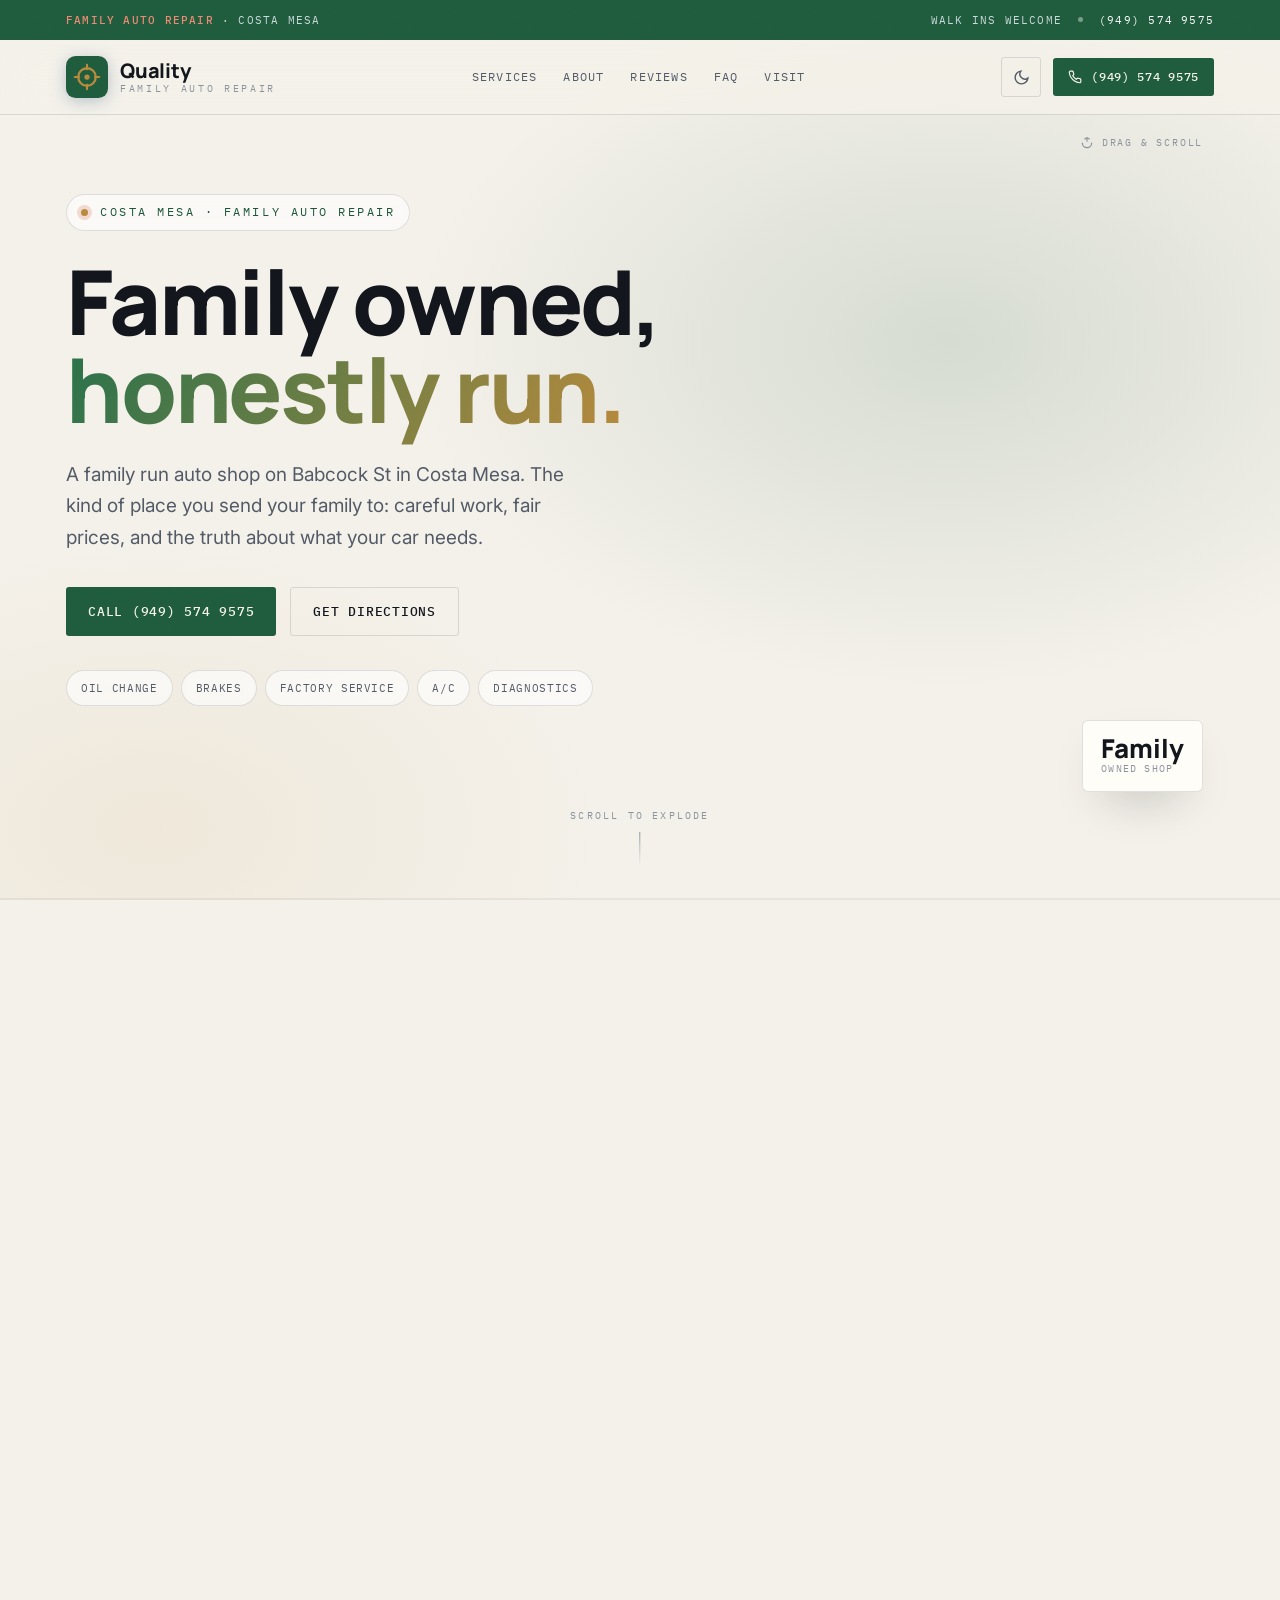
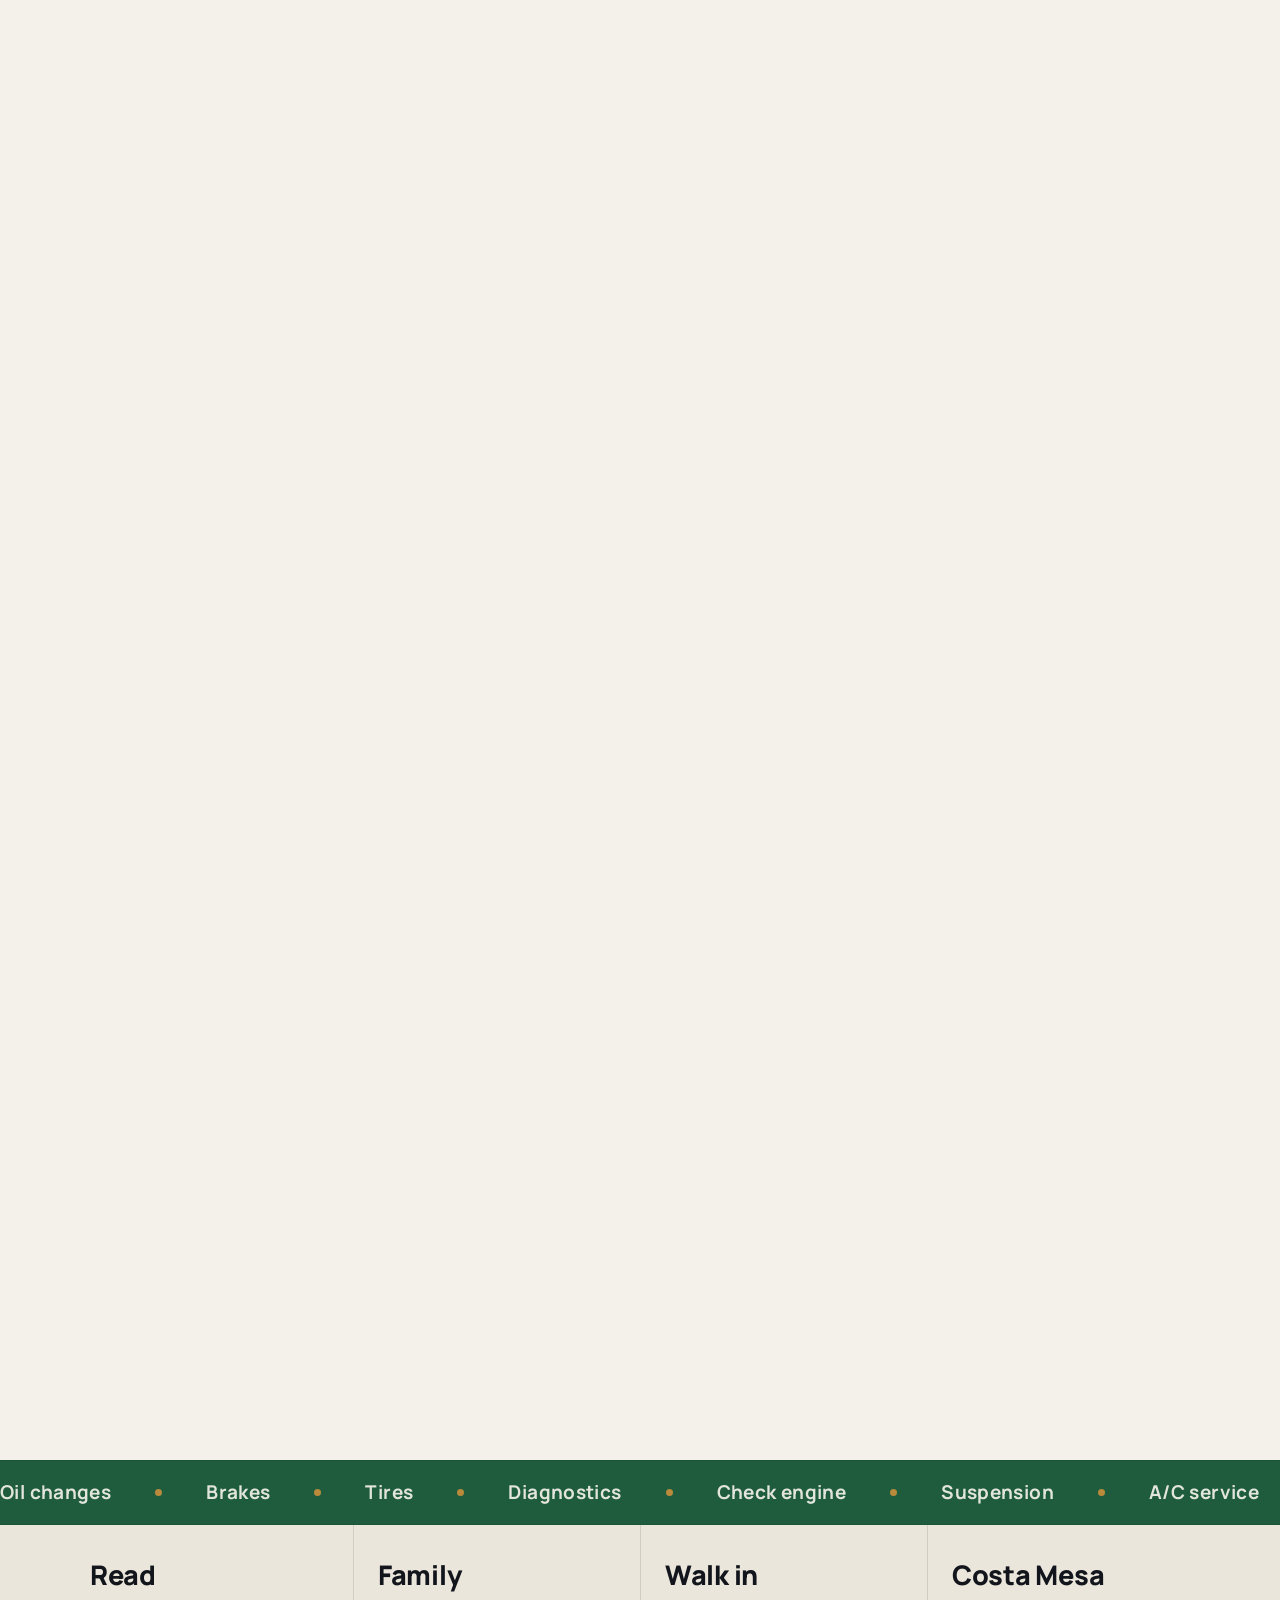
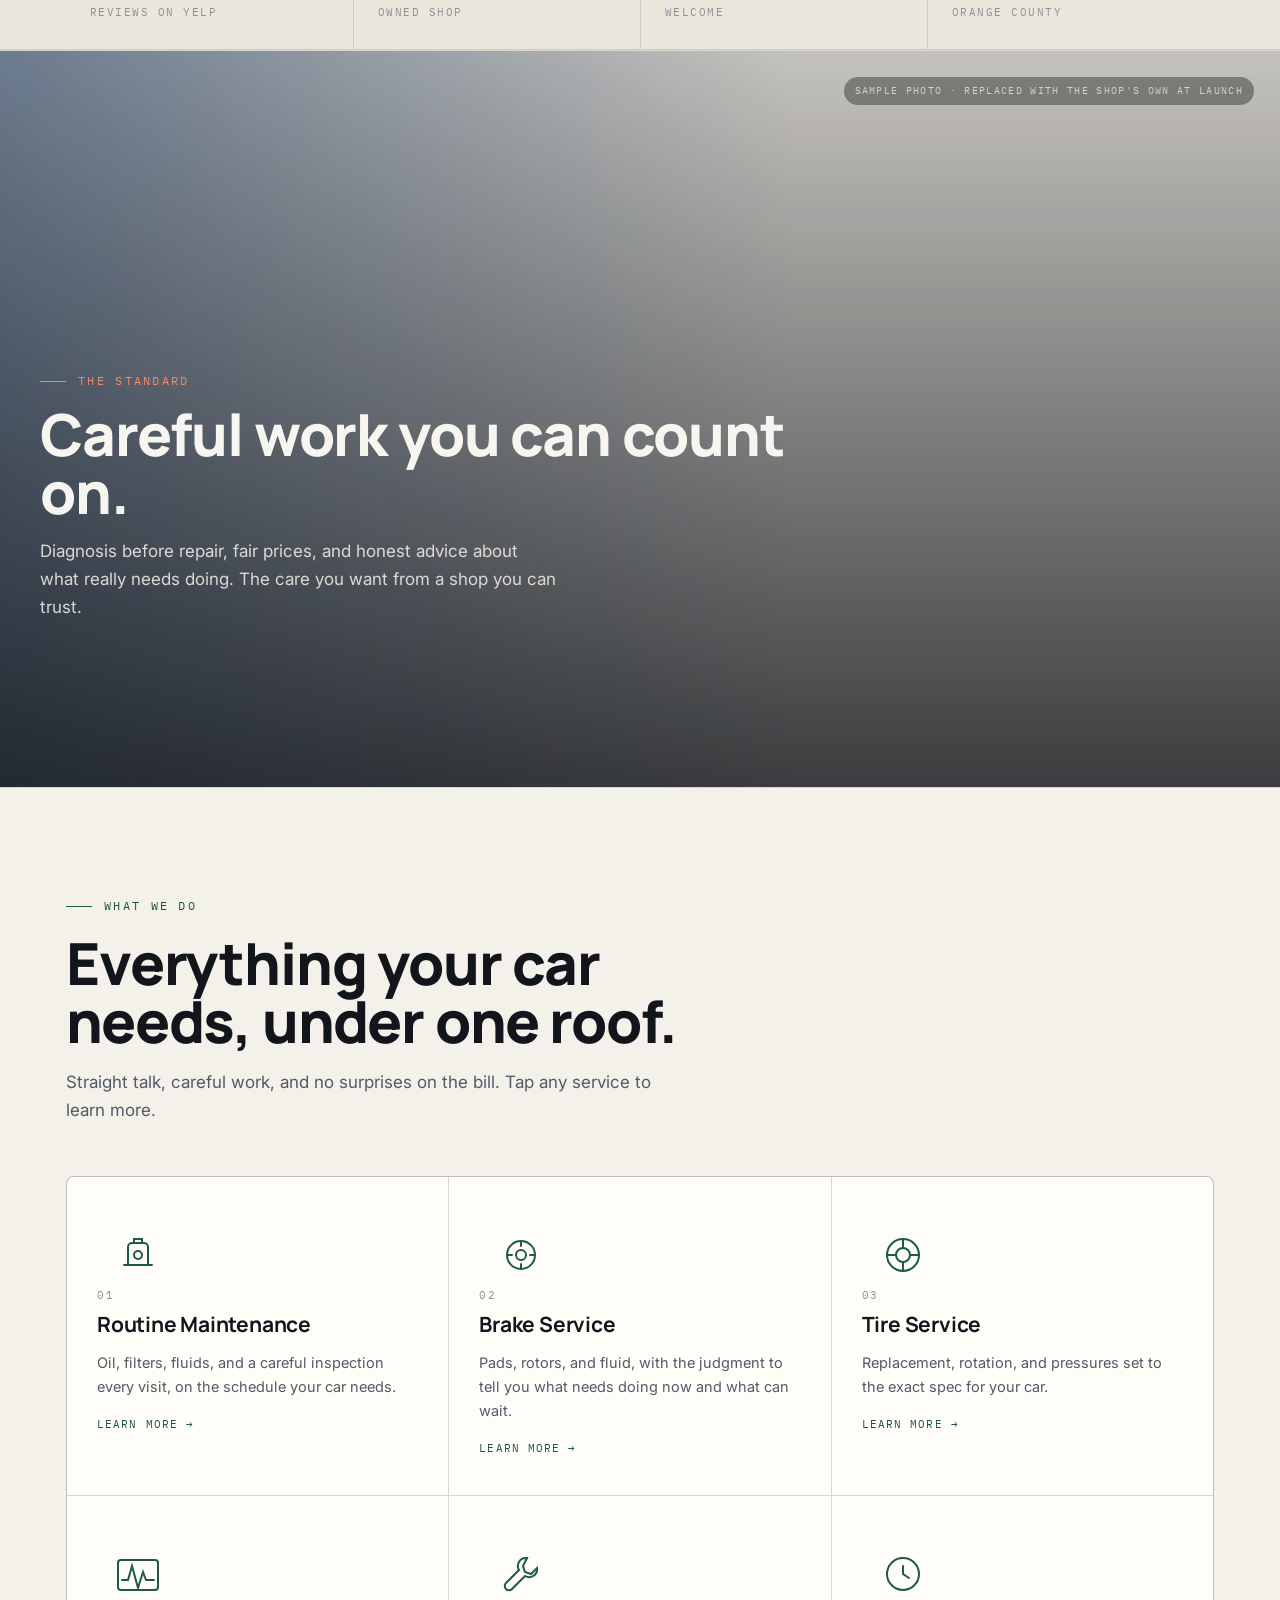
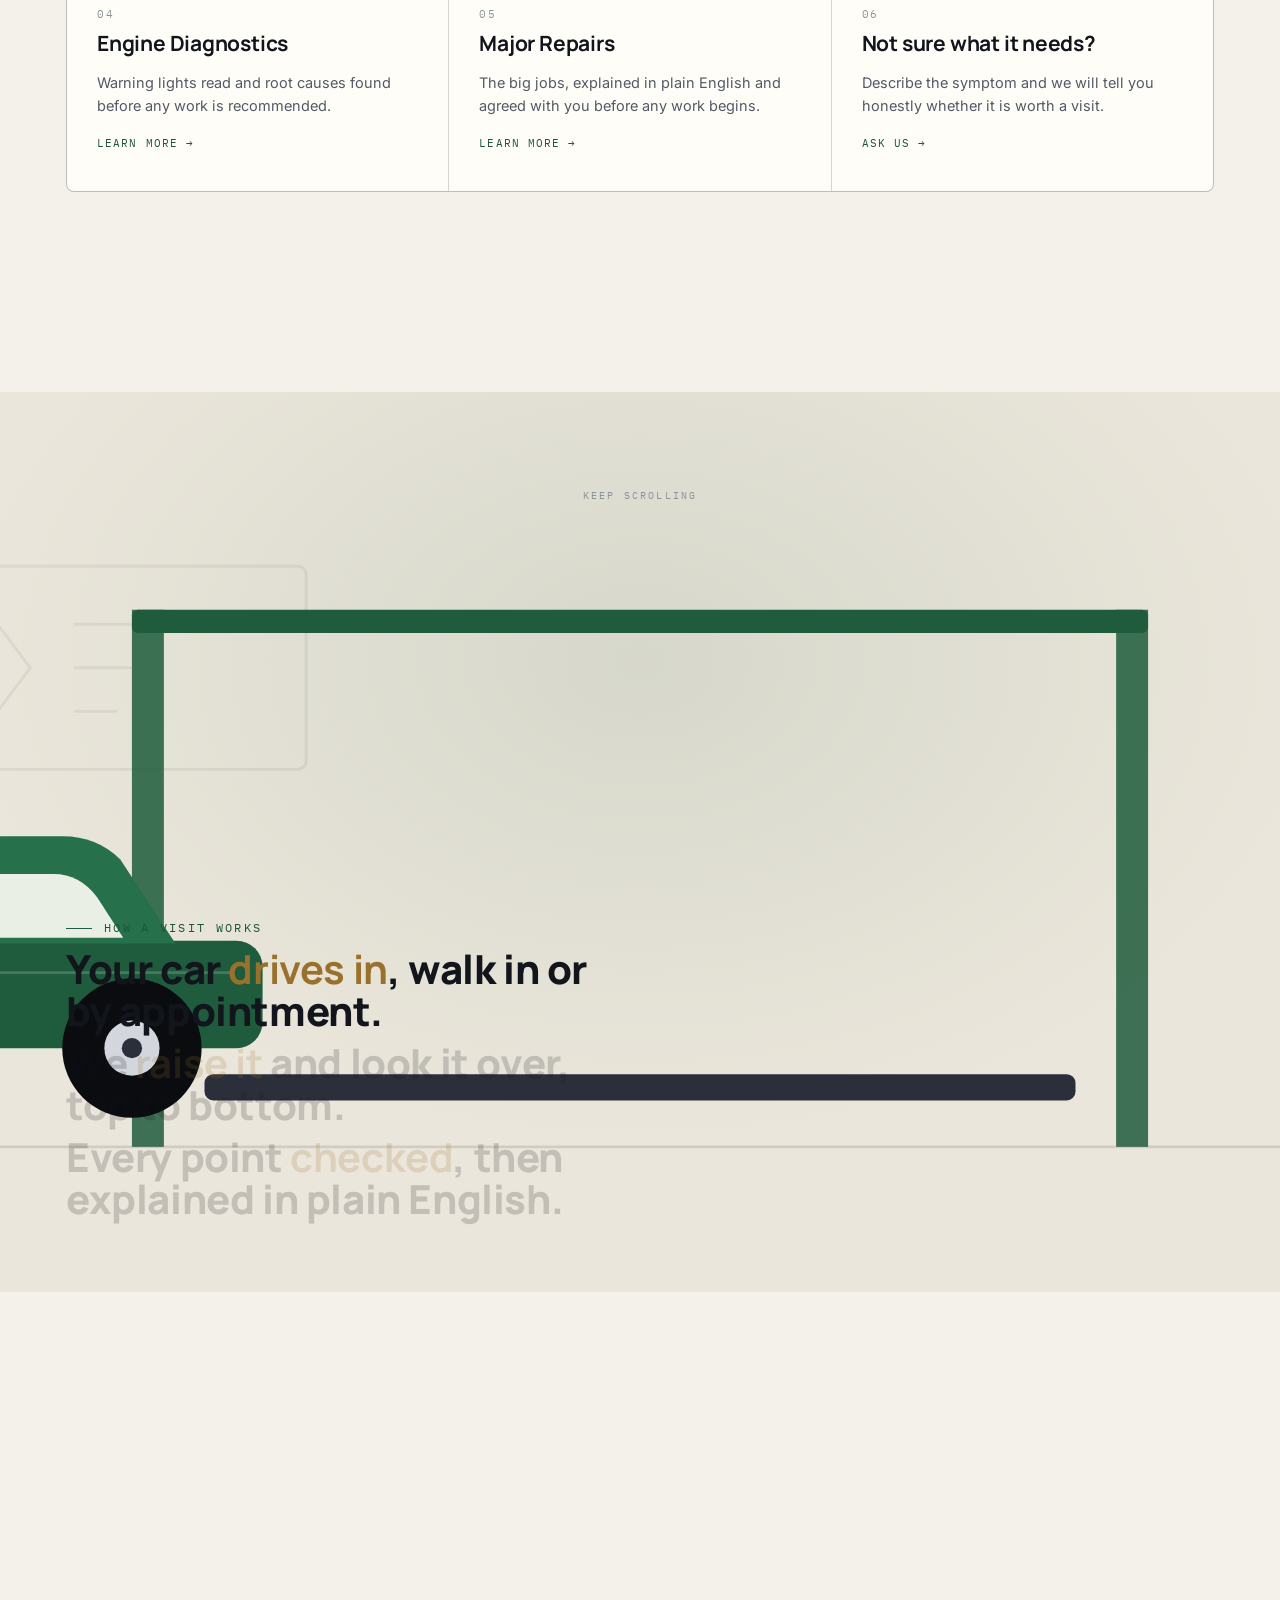
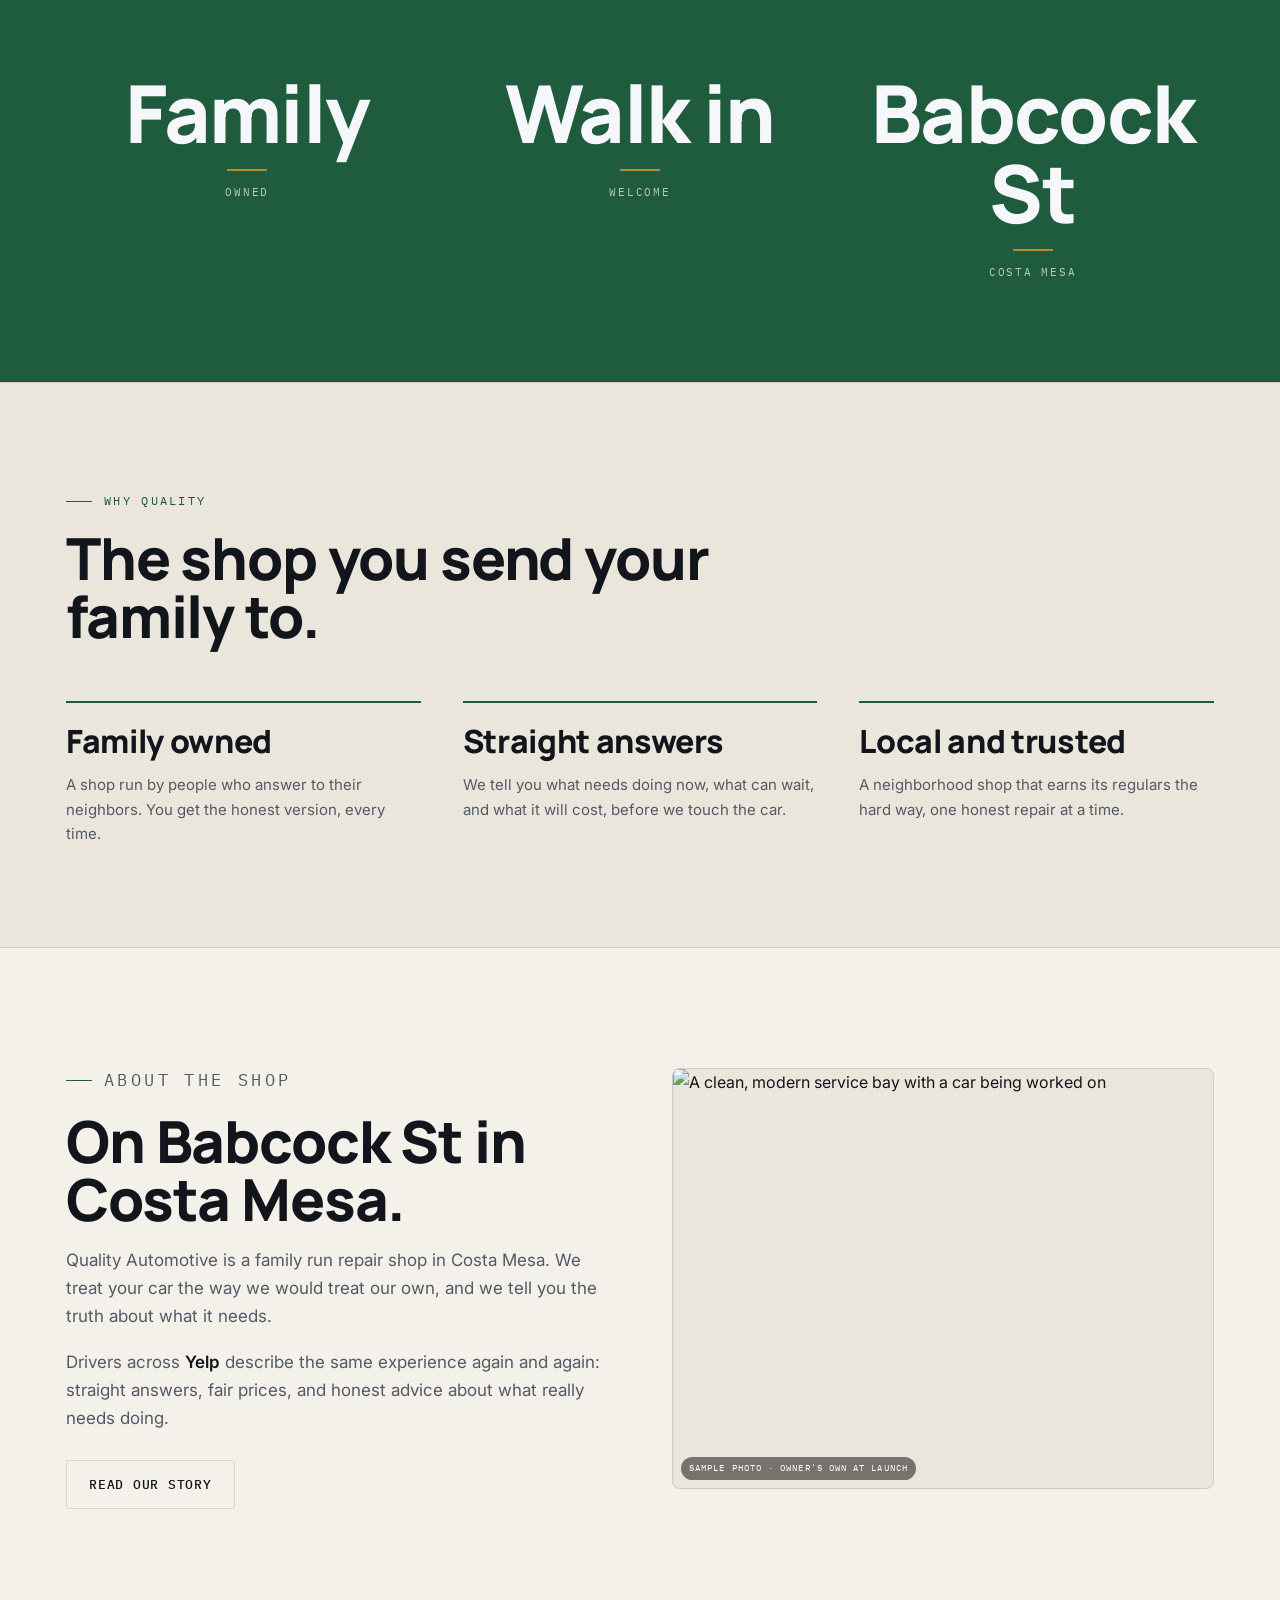
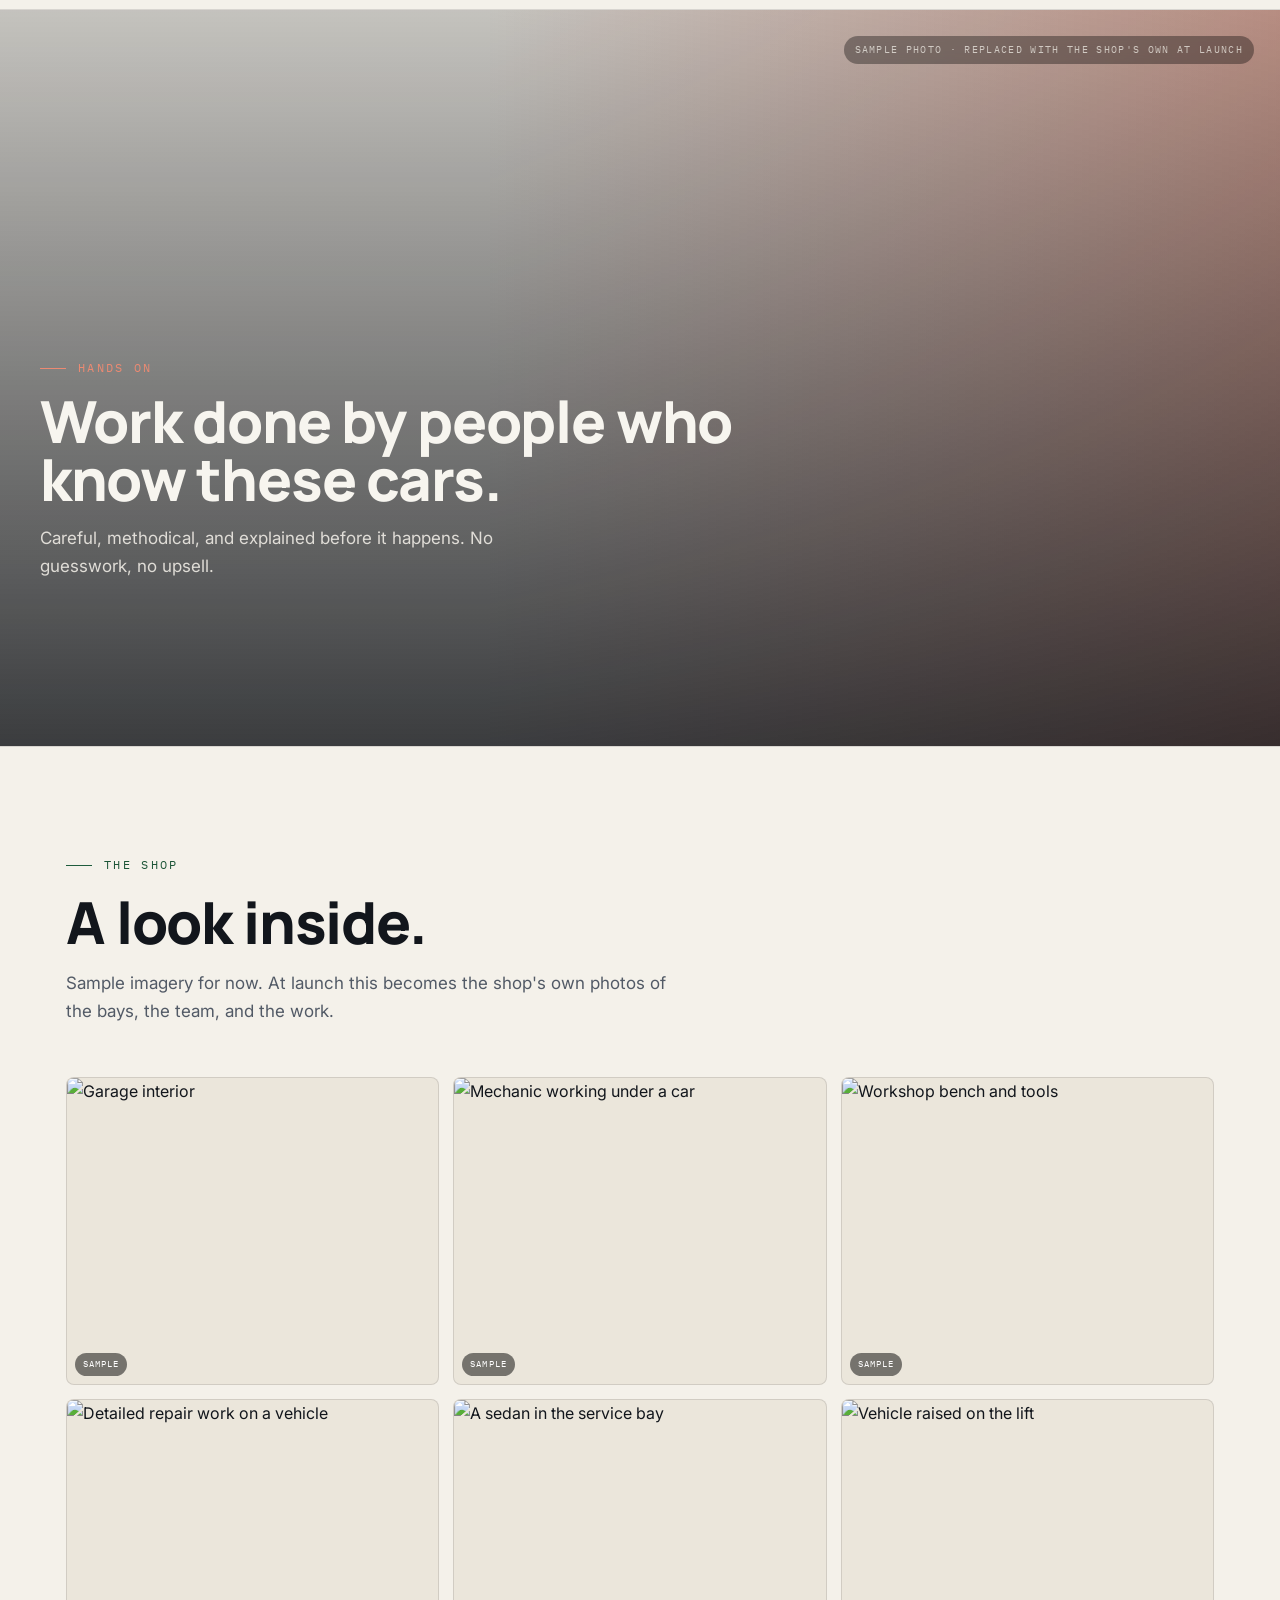
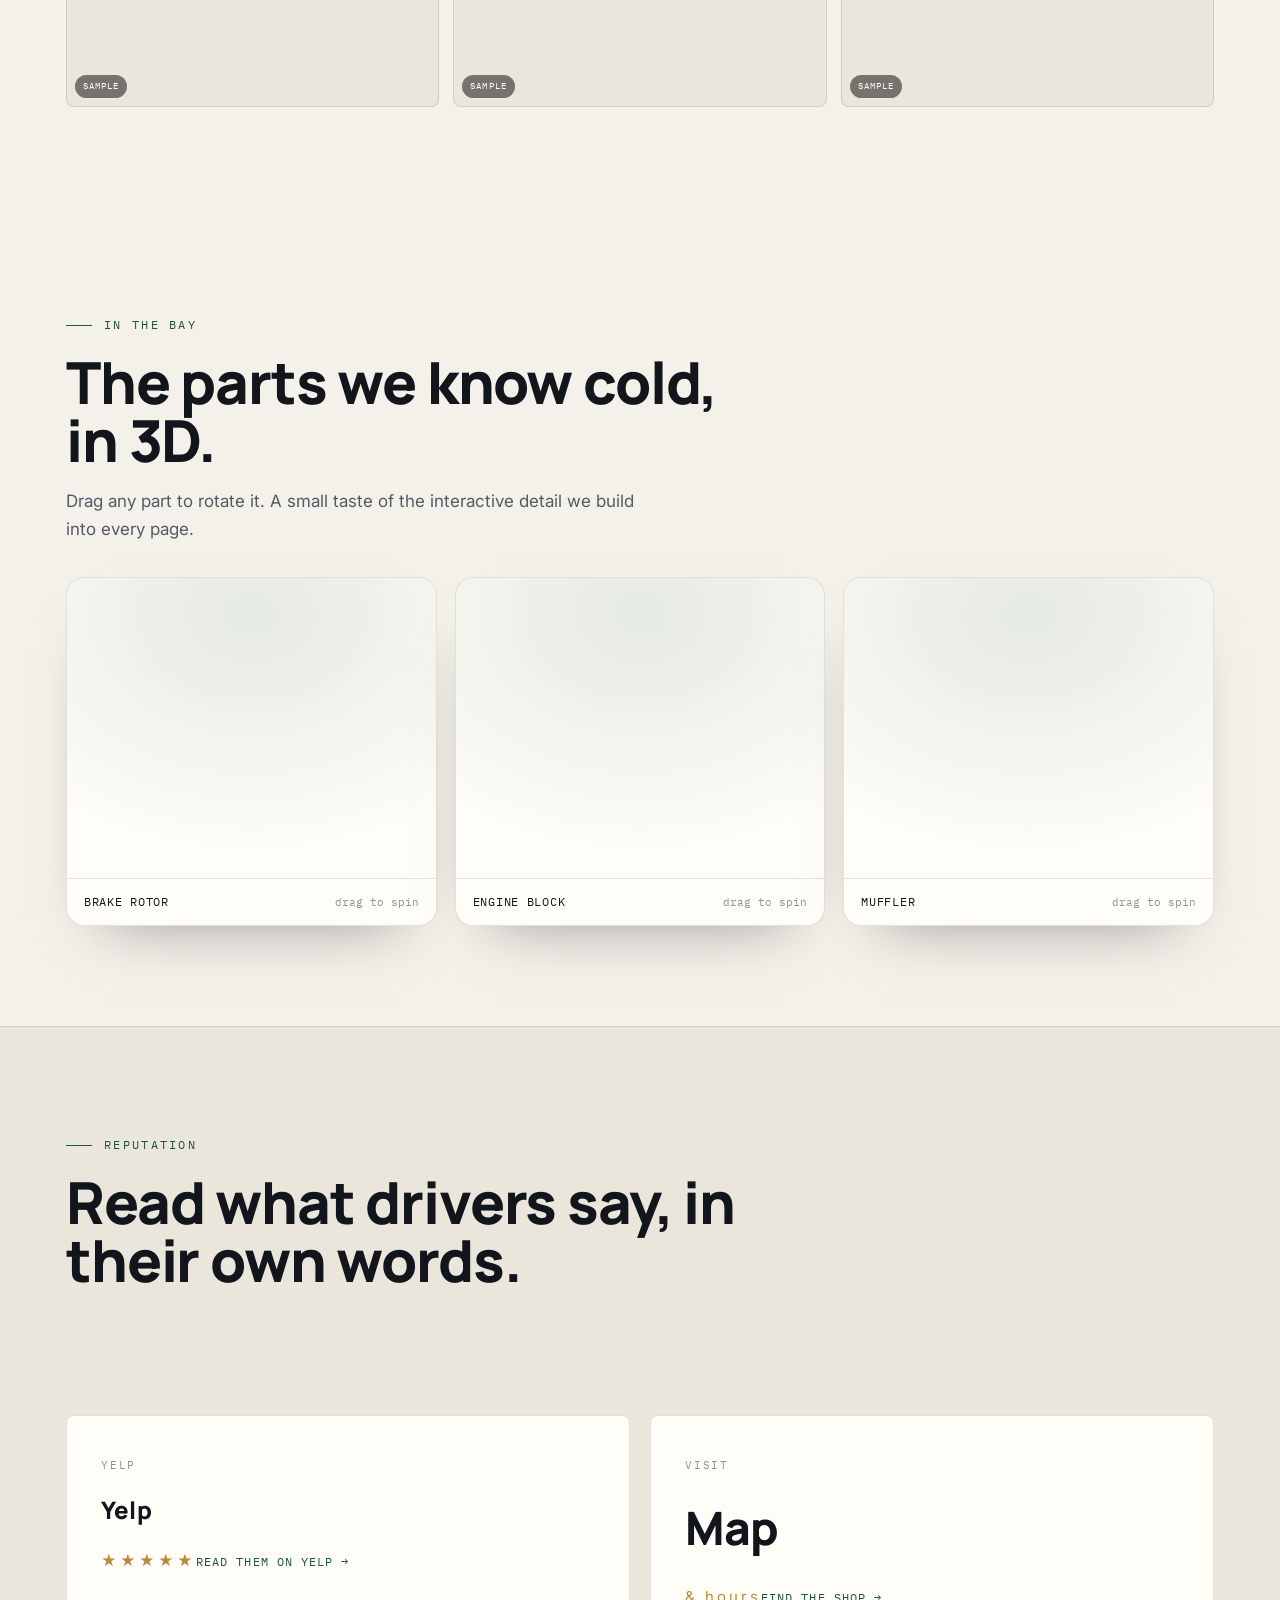
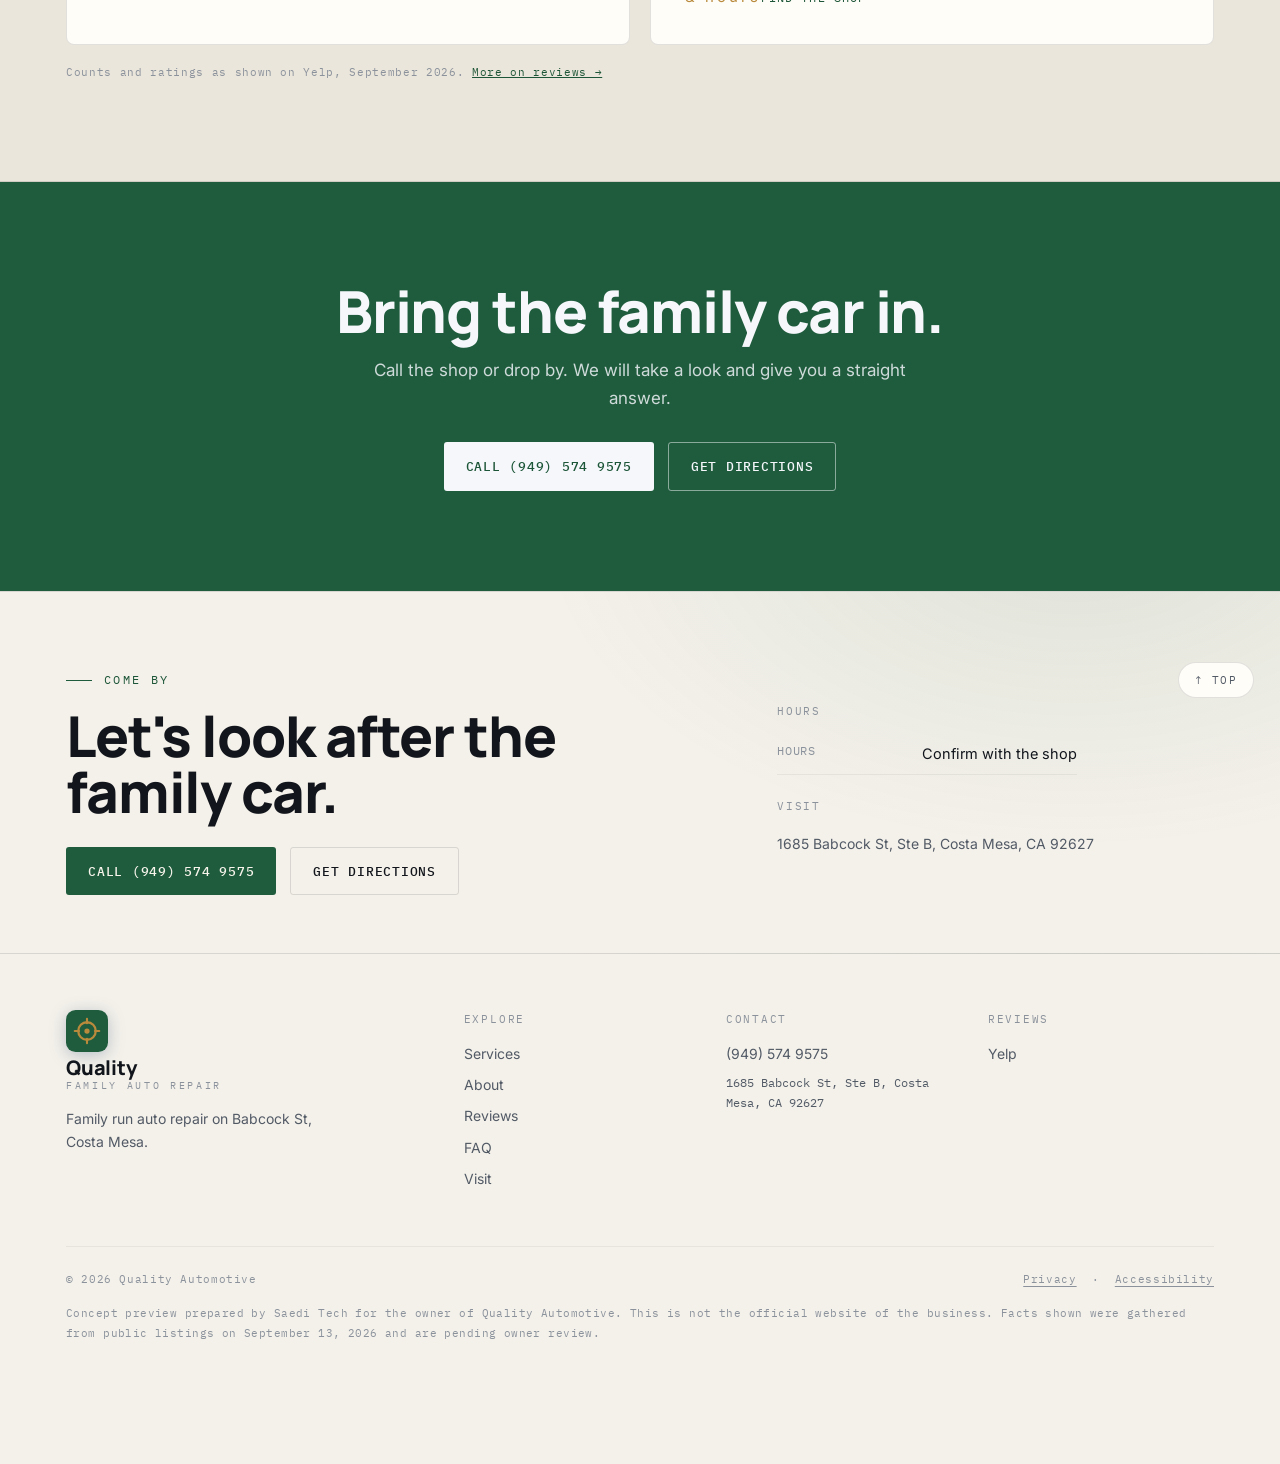
==== index.html @ 88c73288 "quality-automotive concept preview (wheel hero + 3D showcase) Co-Authored-By: Claude Opus 4.8 <norep" ====
<!doctype html>
<html lang="en">
<head>
<meta charset="utf-8" />
<meta name="viewport" content="width=device-width, initial-scale=1" />
<meta name="robots" content="noindex, nofollow" />
<title>Quality Automotive · Family auto repair · Costa Mesa</title>
<meta name="description" content="Quality Automotive in Costa Mesa. Oil, brakes, tires, diagnostics and full auto repair. Call (949) 574 9575." />
<meta property="og:title" content="Quality Automotive · Family auto repair · Costa Mesa" />
<meta property="og:description" content="Oil, brakes, tires, diagnostics and full auto repair. Call (949) 574 9575." />
<meta property="og:type" content="website" />
<link rel="icon" href="data:image/svg+xml,%3Csvg xmlns='http://www.w3.org/2000/svg' viewBox='0 0 32 32'%3E%3Ccircle cx='16' cy='16' r='15' fill='%231f5c3d'/%3E%3Ccircle cx='16' cy='16' r='8' fill='none' stroke='%23f4f1ea' stroke-width='2.2'/%3E%3Ccircle cx='16' cy='16' r='2.4' fill='%23f4f1ea'/%3E%3Cg stroke='%23f4f1ea' stroke-width='2' stroke-linecap='round'%3E%3Cpath d='M16 4v4M16 24v4M4 16h4M24 16h4'/%3E%3C/g%3E%3C/svg%3E">
<link rel="preconnect" href="https://fonts.googleapis.com"><link rel="preconnect" href="https://fonts.gstatic.com" crossorigin>
<link href="https://fonts.googleapis.com/css2?family=Manrope:wght@600;700;800&family=Inter:wght@400;500;600&family=IBM+Plex+Mono:wght@400;500&display=swap" rel="stylesheet">
<link rel="stylesheet" href="assets/site.css">
<script type="importmap">{ "imports": { "three": "https://unpkg.com/three@0.160.0/build/three.module.js", "three/": "https://unpkg.com/three@0.160.0/" } }</script>
<script type="application/ld+json">
{"@context":"https://schema.org","@type":"AutoRepair","name":"Quality Automotive","telephone":"+19495749575","address":{"@type":"PostalAddress","streetAddress":"1685 Babcock St, Ste B","addressLocality":"Costa Mesa","addressRegion":"CA","postalCode":"92627","addressCountry":"US"},"sameAs":["https://www.yelp.com/biz/quality-automotive-costa-mesa"]}
</script>
</head>
<body>
<a class="skip" href="#main">Skip to content</a>

<header class="sitehead" id="sitehead">
<div class="topbar"><div class="wrap tbin"><span class="tb-l"><b>Family auto repair</b> · Costa Mesa</span><span class="tb-r"><span>Walk ins welcome</span><span class="dot2"></span><a href="tel:+19495749575">(949) 574 9575</a></span></div></div>
<nav class="top" aria-label="Main">
  <div class="wrap navin">
    <a class="logo" href="index.html" aria-label="Quality Automotive, home">
      <svg class="emblem" viewBox="0 0 48 48" aria-hidden="true"><rect width="48" height="48" rx="11" fill="var(--indigo)"/><circle cx="24" cy="24" r="10" fill="none" stroke="var(--shu)" stroke-width="2.6"/><circle cx="24" cy="24" r="3" fill="var(--shu)"/><g stroke="var(--shu)" stroke-width="2.4" stroke-linecap="round"><path d="M24 10v5M24 33v5M10 24h5M33 24h5"/></g></svg>
      <span class="wm"><span class="n">Quality</span><span class="s">Family Auto Repair</span></span>
    </a>
    <div class="navlinks">
      <a href="services.html">Services</a><a href="about.html">About</a><a href="reviews.html">Reviews</a><a href="faq.html">FAQ</a><a href="visit.html">Visit</a>
    </div>
    <div class="navright">
      <button class="tgl" id="themeTgl" aria-label="Switch between day and night theme" aria-pressed="false"><svg id="icMoon" viewBox="0 0 24 24" fill="none" stroke="currentColor" stroke-width="2" stroke-linecap="round"><path d="M21 12.8A9 9 0 1 1 11.2 3a7 7 0 0 0 9.8 9.8z"/></svg><svg id="icSun" viewBox="0 0 24 24" fill="none" stroke="currentColor" stroke-width="2" stroke-linecap="round" style="display:none"><circle cx="12" cy="12" r="4"/><path d="M12 2v2M12 20v2M4.9 4.9l1.4 1.4M17.7 17.7l1.4 1.4M2 12h2M20 12h2M4.9 19.1l1.4-1.4M17.7 6.3l1.4-1.4"/></svg></button>
      <a class="btn btn-fill btn-sm" href="tel:+19495749575"><svg width="14" height="14" viewBox="0 0 24 24" fill="none" stroke="currentColor" stroke-width="2" stroke-linecap="round" aria-hidden="true"><path d="M22 16.9v3a2 2 0 0 1-2.2 2 19.8 19.8 0 0 1-8.6-3 19.5 19.5 0 0 1-6-6 19.8 19.8 0 0 1-3-8.7A2 2 0 0 1 4.1 2h3a2 2 0 0 1 2 1.7c.13 1 .36 1.9.7 2.8a2 2 0 0 1-.45 2.1L8.1 9.9a16 16 0 0 0 6 6l1.3-1.3a2 2 0 0 1 2.1-.45c.9.34 1.8.57 2.8.7A2 2 0 0 1 22 16.9z"/></svg><span class="lbl">(949) 574 9575</span></a>
      <button class="burger" id="burger" aria-label="Open menu"><svg viewBox="0 0 24 24" fill="none" stroke="currentColor" stroke-width="2" stroke-linecap="round"><path d="M3 6h18M3 12h18M3 18h18"/></svg></button>
    </div>
  </div>
</nav>
</header>
<div class="mmenu" id="mmenu" aria-label="Menu">
  <button class="mclose" id="mclose" aria-label="Close menu">✕</button>
  <a href="services.html">Services</a><a href="about.html">About</a><a href="reviews.html">Reviews</a><a href="faq.html">FAQ</a><a href="visit.html">Visit</a><a href="tel:+19495749575">Call the shop</a>
</div>

<header class="hero scroll3d" id="top">
  <div class="sticky">
    <div class="hero-bg" aria-hidden="true"></div>
    <canvas id="gl" aria-hidden="true"></canvas>
    <div class="hero-fb" aria-hidden="true"></div>
    <div class="wrap herogrid">
      <div class="hero-copy" id="stageA">
        <span class="tag"><span class="dot"></span> Costa Mesa · Family auto repair</span>
        <h1>Family owned, <span class="in">honestly run.</span></h1>
        <p class="lede">A family run auto shop on Babcock St in Costa Mesa. The kind of place you send your family to: careful work, fair prices, and the truth about what your car needs.</p>
        <div class="cta">
          <a class="btn btn-fill" href="tel:+19495749575">Call (949) 574 9575</a>
          <a class="btn btn-line" href="visit.html">Get directions</a>
        </div>
        <div class="chips" aria-label="What we do"><span class="chip">Oil change</span><span class="chip">Brakes</span><span class="chip">Factory service</span><span class="chip">A/C</span><span class="chip">Diagnostics</span></div>
      </div>
      <div class="callouts" id="stageB" aria-hidden="true">
        <h3>Every part, understood.</h3>
        <div class="callout"><span class="cn">01</span><span class="cx"><b>Tire &amp; fitment</b><span>Mounted and balanced to spec.</span></span></div>
        <div class="callout"><span class="cn">02</span><span class="cx"><b>Alloy wheel</b><span>Checked true, straight, and clean.</span></span></div>
        <div class="callout"><span class="cn">03</span><span class="cx"><b>Brake rotor</b><span>Measured, resurfaced, or replaced.</span></span></div>
        <div class="callout"><span class="cn">04</span><span class="cx"><b>Caliper</b><span>Pads and hardware serviced right.</span></span></div>
      </div>
    </div>
    <div class="badge3d" id="badge3d"><div><div class="rt">Family</div><div class="rl">owned shop</div></div></div>
    <span class="grab" aria-hidden="true"><svg width="14" height="14" viewBox="0 0 24 24" fill="none" stroke="currentColor" stroke-width="2" stroke-linecap="round"><path d="M12 3v6M8 5l4-2 4 2M4 12a8 8 0 0 0 16 0"/></svg> Drag &amp; scroll</span>
    <div class="cue" aria-hidden="true">Scroll to explode<span class="bar"></span></div>
    <div class="hprog" aria-hidden="true"><i id="hprog"></i></div>
  </div>
</header>

<div class="marquee" aria-hidden="true"><div class="mrow"><span>Oil changes<span class="d"></span>Brakes<span class="d"></span>Tires<span class="d"></span>Diagnostics<span class="d"></span>Check engine<span class="d"></span>Suspension<span class="d"></span>A/C service<span class="d"></span>Batteries<span class="d"></span></span><span>Oil changes<span class="d"></span>Brakes<span class="d"></span>Tires<span class="d"></span>Diagnostics<span class="d"></span>Check engine<span class="d"></span>Suspension<span class="d"></span>A/C service<span class="d"></span>Batteries<span class="d"></span></span></div></div>

<div class="strip" role="region" aria-label="Shop facts">
  <div class="wrap stripin">
    <div class="stat"><a href="https://www.yelp.com/biz/quality-automotive-costa-mesa" target="_blank" rel="noopener"><div class="v">Read</div><div class="l">reviews on Yelp</div></a></div>
    <div class="stat"><div class="v">Family</div><div class="l">owned shop</div></div>
    <div class="stat"><div class="v">Walk in</div><div class="l">welcome</div></div>
    <div class="stat"><div class="v">Costa Mesa</div><div class="l">Orange County</div></div>
  </div>
</div>

<main id="main">
<section class="photoband" aria-label="The standard">
  <div class="pbimg" data-parallax="0.12" style="background-image:url('https://images.unsplash.com/photo-1613214150132-9606e332d68e?w=1800&q=75&auto=format&fit=crop')"></div>
  <span class="sampletag">Sample photo · replaced with the shop's own at launch</span>
  <div class="wrap pbin">
    <p class="pbk up">The standard</p>
    <h2 class="up">Careful work you can count on.</h2>
    <p class="up">Diagnosis before repair, fair prices, and honest advice about what really needs doing. The care you want from a shop you can trust.</p>
  </div>
</section>
<section id="services">
  <div class="wrap">
    <p class="kick up">What we do</p>
    <h2 class="up">Everything your car needs, under one roof.</h2>
    <p class="sub up">Straight talk, careful work, and no surprises on the bill. Tap any service to learn more.</p>
    <div class="svcgrid">
      <a class="svc up" href="services.html#maintenance"><span class="no">01</span><svg class="ic" viewBox="0 0 48 48" fill="none" stroke="currentColor" stroke-width="2" stroke-linecap="round" aria-hidden="true"><path d="M10 34h28M14 34V16a4 4 0 0 1 4-4h12a4 4 0 0 1 4 4v18M20 12V8h8v4"/><circle cx="24" cy="24" r="4"/></svg><h3>Routine Maintenance</h3><p>Oil, filters, fluids, and a careful inspection every visit, on the schedule your car needs.</p><span class="more">Learn more →</span></a>
      <a class="svc up" href="services.html#brakes"><span class="no">02</span><svg class="ic" viewBox="0 0 48 48" fill="none" stroke="currentColor" stroke-width="2" stroke-linecap="round" aria-hidden="true"><circle cx="24" cy="24" r="14"/><circle cx="24" cy="24" r="5"/><path d="M24 10v5M24 33v5M10 24h5M33 24h5"/></svg><h3>Brake Service</h3><p>Pads, rotors, and fluid, with the judgment to tell you what needs doing now and what can wait.</p><span class="more">Learn more →</span></a>
      <a class="svc up" href="services.html#tires"><span class="no">03</span><svg class="ic" viewBox="0 0 48 48" fill="none" stroke="currentColor" stroke-width="2" stroke-linecap="round" aria-hidden="true"><circle cx="24" cy="24" r="16"/><circle cx="24" cy="24" r="7"/><path d="M24 8v9M24 31v9M8 24h9M31 24h9"/></svg><h3>Tire Service</h3><p>Replacement, rotation, and pressures set to the exact spec for your car.</p><span class="more">Learn more →</span></a>
      <a class="svc up" href="services.html#diagnostics"><span class="no">04</span><svg class="ic" viewBox="0 0 48 48" fill="none" stroke="currentColor" stroke-width="2" stroke-linecap="round" aria-hidden="true"><path d="M8 30h6l4-14 6 22 5-16 3 8h8"/><rect x="4" y="10" width="40" height="30" rx="3"/></svg><h3>Engine Diagnostics</h3><p>Warning lights read and root causes found before any work is recommended.</p><span class="more">Learn more →</span></a>
      <a class="svc up" href="services.html#major"><span class="no">05</span><svg class="ic" viewBox="0 0 48 48" fill="none" stroke="currentColor" stroke-width="2" stroke-linecap="round" aria-hidden="true"><path d="M30 8a8 8 0 0 0-8 12L9 33a4 4 0 1 0 6 6l13-13a8 8 0 0 0 12-8l-6 6-6-2-2-6z"/></svg><h3>Major Repairs</h3><p>The big jobs, explained in plain English and agreed with you before any work begins.</p><span class="more">Learn more →</span></a>
      <a class="svc up" href="visit.html"><span class="no">06</span><svg class="ic" viewBox="0 0 48 48" fill="none" stroke="currentColor" stroke-width="2" stroke-linecap="round" aria-hidden="true"><circle cx="24" cy="24" r="16"/><path d="M24 16v8l6 4"/></svg><h3>Not sure what it needs?</h3><p>Describe the symptom and we will tell you honestly whether it is worth a visit.</p><span class="more">Ask us →</span></a>
    </div>
  </div>
</section>

<section class="garage" id="garage" data-scrub aria-label="How a visit works">
  <div class="stage">
    <span class="ghint" aria-hidden="true">Keep scrolling</span>
    <svg class="gsvg" viewBox="0 0 1200 620" preserveAspectRatio="xMidYMax slice" aria-hidden="true">
      <line x1="0" y1="520" x2="1200" y2="520" stroke="var(--line)" stroke-width="2"/>
      <g opacity=".5" stroke="var(--line)" stroke-width="2" fill="none"><rect x="70" y="120" width="300" height="140" rx="6"/><path d="M110 150v80M150 150l30 40-30 40M210 160h40M210 190h40M210 220h30"/></g>
      <rect x="250" y="150" width="22" height="370" fill="var(--indigo)" opacity=".85"/><rect x="928" y="150" width="22" height="370" fill="var(--indigo)" opacity=".85"/>
      <rect x="250" y="150" width="700" height="16" rx="4" fill="var(--indigo)"/>
      <g id="g-lift">
        <rect x="300" y="470" width="600" height="18" rx="6" fill="#2a2f3a"/>
        <g id="g-car">
          <rect x="340" y="378" width="520" height="74" rx="18" fill="var(--indigo)"/>
          <path d="M470 380 L522 320 Q536 306 560 306 L722 306 Q746 306 762 322 L800 380 Z" fill="var(--indigo-2)"/>
          <path d="M486 376 L528 332 L616 332 L616 376 Z" fill="var(--card)" opacity=".9"/>
          <path d="M636 376 L636 332 L716 332 Q734 332 746 348 L764 376 Z" fill="var(--card)" opacity=".9"/>
          <path d="M360 400 H840" stroke="rgba(255,255,255,.18)" stroke-width="2"/>
          <circle cx="440" cy="452" r="48" fill="#0b0c10"/><circle cx="440" cy="452" r="19" fill="#d3d7dd"/><circle cx="440" cy="452" r="7" fill="#2a2f3a"/>
          <circle cx="770" cy="452" r="48" fill="#0b0c10"/><circle cx="770" cy="452" r="19" fill="#d3d7dd"/><circle cx="770" cy="452" r="7" fill="#2a2f3a"/>
          <g fill="none" stroke="var(--shu)" stroke-width="3">
            <g class="g-pt"><circle cx="440" cy="452" r="30"/><circle cx="440" cy="418" r="3" fill="var(--shu)"/></g>
            <g class="g-pt"><circle cx="770" cy="452" r="30"/><circle cx="770" cy="418" r="3" fill="var(--shu)"/></g>
            <g class="g-pt"><circle cx="392" cy="392" r="20"/><circle cx="392" cy="376" r="3" fill="var(--shu)"/></g>
            <g class="g-pt"><circle cx="708" cy="344" r="20"/><circle cx="708" cy="328" r="3" fill="var(--shu)"/></g>
          </g>
        </g>
      </g>
    </svg>
    <div class="wrap stagewrap">
      <p class="glabel">How a visit works</p>
      <div class="gsteps">
        <p class="g-step">Your car <b>drives in</b>, walk in or by appointment.</p>
        <p class="g-step">We <b>raise it</b> and look it over, top to bottom.</p>
        <p class="g-step">Every point <b>checked</b>, then explained in plain English.</p>
      </div>
    </div>
  </div>
</section>

<section class="countband">
  <div class="wrap">
    <div class="countgrid">
      <div><div class="cnum">Family</div><div class="cbar"></div><div class="clab">owned</div></div>
      <div><div class="cnum">Walk in</div><div class="cbar"></div><div class="clab">welcome</div></div>
      <div><div class="cnum">Babcock St</div><div class="cbar"></div><div class="clab">Costa Mesa</div></div>
    </div>
  </div>
</section>

<section id="why">
  <div class="wrap">
    <p class="kick up">Why Quality</p>
    <h2 class="up">The shop you send your family to.</h2>
    <div class="whygrid">
      <div class="why up"><div class="big">Family owned</div><p>A shop run by people who answer to their neighbors. You get the honest version, every time.</p></div>
      <div class="why up"><div class="big">Straight answers</div><p>We tell you what needs doing now, what can wait, and what it will cost, before we touch the car.</p></div>
      <div class="why up"><div class="big">Local and trusted</div><p>A neighborhood shop that earns its regulars the hard way, one honest repair at a time.</p></div>
    </div>
  </div>
</section>

<section id="about">
  <div class="wrap abgrid">
    <div class="abcopy">
      <p class="kick up">About the shop</p>
      <h2 class="up">On Babcock St in Costa Mesa.</h2>
      <p class="up">Quality Automotive is a family run repair shop in Costa Mesa. We treat your car the way we would treat our own, and we tell you the truth about what it needs.</p>
      <p class="up">Drivers across <strong>Yelp</strong> describe the same experience again and again: straight answers, fair prices, and honest advice about what really needs doing.</p>
      <p class="up"><a class="btn btn-line" href="about.html" style="margin-top:10px">Read our story</a></p>
    </div>
    <div class="imgfill up" role="img" aria-label="Inside a modern service bay">
      <img src="https://images.unsplash.com/photo-1771340012319-0b4fca008b54?w=1100&q=75&auto=format&fit=crop" alt="A clean, modern service bay with a car being worked on" loading="lazy">
      <span class="stamp">Sample photo · owner's own at launch</span>
    </div>
  </div>
</section>

<section class="photoband right" aria-label="Hands on">
  <div class="pbimg" data-parallax="0.12" style="background-image:url('https://images.unsplash.com/photo-1619642751034-765dfdf7c58e?w=1800&q=75&auto=format&fit=crop')"></div>
  <span class="sampletag">Sample photo · replaced with the shop's own at launch</span>
  <div class="wrap pbin">
    <p class="pbk up">Hands on</p>
    <h2 class="up">Work done by people who know these cars.</h2>
    <p class="up">Careful, methodical, and explained before it happens. No guesswork, no upsell.</p>
  </div>
</section>

<section id="gallery">
  <div class="wrap">
    <p class="kick up">The shop</p>
    <h2 class="up">A look inside.</h2>
    <p class="sub up">Sample imagery for now. At launch this becomes the shop's own photos of the bays, the team, and the work.</p>
    <div class="gal2">
      <div class="imgfill up"><img src="https://images.unsplash.com/photo-1619505372149-07875c35b313?w=800&q=72&auto=format&fit=crop" alt="Garage interior" loading="lazy"><span class="stamp">Sample</span></div>
      <div class="imgfill up"><img src="https://images.unsplash.com/photo-1599256872237-5dcc0fbe9668?w=800&q=72&auto=format&fit=crop" alt="Mechanic working under a car" loading="lazy"><span class="stamp">Sample</span></div>
      <div class="imgfill up"><img src="https://images.unsplash.com/photo-1676018366904-c083ed678e60?w=800&q=72&auto=format&fit=crop" alt="Workshop bench and tools" loading="lazy"><span class="stamp">Sample</span></div>
      <div class="imgfill up"><img src="https://images.unsplash.com/photo-1613214150333-53afb7561e6d?w=800&q=72&auto=format&fit=crop" alt="Detailed repair work on a vehicle" loading="lazy"><span class="stamp">Sample</span></div>
      <div class="imgfill up"><img src="https://images.unsplash.com/photo-1735361039382-d78a0a0cc185?w=800&q=72&auto=format&fit=crop" alt="A sedan in the service bay" loading="lazy"><span class="stamp">Sample</span></div>
      <div class="imgfill up"><img src="https://images.unsplash.com/photo-1723099971299-3789db53604c?w=800&q=72&auto=format&fit=crop" alt="Vehicle raised on the lift" loading="lazy"><span class="stamp">Sample</span></div>
    </div>
  </div>
</section>

<section id="explore3d" class="show3d">
  <div class="wrap">
    <p class="kick up">In the bay</p>
    <h2 class="up">The parts we know cold, in 3D.</h2>
    <p class="sub up">Drag any part to rotate it. A small taste of the interactive detail we build into every page.</p>
    <div class="o3grid"><figure class="o3 up"><canvas class="obj3d" data-obj="rotor" data-accent="b98a3c" aria-label="Interactive 3D part"></canvas><figcaption>Brake rotor<span class="drag">drag to spin</span></figcaption></figure><figure class="o3 up"><canvas class="obj3d" data-obj="engine" data-accent="1f5c3d" aria-label="Interactive 3D part"></canvas><figcaption>Engine block<span class="drag">drag to spin</span></figcaption></figure><figure class="o3 up"><canvas class="obj3d" data-obj="muffler" aria-label="Interactive 3D part"></canvas><figcaption>Muffler<span class="drag">drag to spin</span></figcaption></figure></div>
  </div>
</section>
<section id="reviews" class="band">
  <div class="wrap">
    <p class="kick up">Reputation</p>
    <h2 class="up">Read what drivers say, in their own words.</h2>
    <p class="sub up">We link to the real review pages rather than copying quotes onto our own site.</p>
    <div class="revgrid">
      <a class="rev up" href="https://www.yelp.com/biz/quality-automotive-costa-mesa" target="_blank" rel="noopener"><span class="plat">Yelp</span><div class="score" style="font-size:1.5rem;letter-spacing:.01em">Yelp</div><span class="stars" aria-hidden="true">★★★★★</span><span class="go">Read them on Yelp →</span></a>
      <a class="rev up" href="visit.html"><span class="plat">Visit</span><div class="score">Map</div><span class="stars" aria-hidden="true">&amp; hours</span><span class="go">Find the shop →</span></a>
    </div>
    <p class="revnote up">Counts and ratings as shown on Yelp, September 2026. <a href="reviews.html" style="color:var(--indigo-tx)">More on reviews →</a></p>
  </div>
</section>

<section class="ctaband">
  <div class="wrap">
    <h2 class="up">Bring the family car in.</h2>
    <p class="up">Call the shop or drop by. We will take a look and give you a straight answer.</p>
    <div class="cta up"><a class="btn btn-fill" href="tel:+19495749575">Call (949) 574 9575</a><a class="btn btn-line" href="visit.html">Get directions</a></div>
  </div>
</section>
</main>

<footer>
  <button class="backtop" id="backtop" aria-label="Back to top">↑ Top</button>
  <div class="foot-hero"><div class="wrap"><div class="foot-top">
    <div class="foot-cta"><p class="kick">Come by</p><h2>Let's look after the family car.</h2><div class="cta"><a class="btn btn-fill" href="tel:+19495749575">Call (949) 574 9575</a><a class="btn btn-line" href="visit.html">Get directions</a></div></div>
    <div class="foot-hours"><p class="ft">Hours</p><div class="hrow"><span>Hours</span><span>Confirm with the shop</span></div><p class="ft" style="margin-top:22px">Visit</p><p class="addr">1685 Babcock St, Ste B, Costa Mesa, CA 92627</p></div>
  </div></div></div>
  <div class="wrap foot-main">
    <div class="fgrid">
      <div class="fbrand">
        <a class="logo" href="index.html" aria-label="Quality Automotive, home"><svg class="emblem" viewBox="0 0 48 48" aria-hidden="true"><rect width="48" height="48" rx="11" fill="var(--indigo)"/><circle cx="24" cy="24" r="10" fill="none" stroke="var(--shu)" stroke-width="2.6"/><circle cx="24" cy="24" r="3" fill="var(--shu)"/><g stroke="var(--shu)" stroke-width="2.4" stroke-linecap="round"><path d="M24 10v5M24 33v5M10 24h5M33 24h5"/></g></svg><span class="wm"><span class="n">Quality</span><span class="s">Family Auto Repair</span></span></a>
        <p>Family run auto repair on Babcock St, Costa Mesa.</p>
      </div>
      <div class="fcol"><p class="ft">Explore</p><a href="services.html">Services</a><a href="about.html">About</a><a href="reviews.html">Reviews</a><a href="faq.html">FAQ</a><a href="visit.html">Visit</a></div>
      <div class="fcol"><p class="ft">Contact</p><a href="tel:+19495749575">(949) 574 9575</a><p class="mono" style="font-size:12px">1685 Babcock St, Ste B, Costa Mesa, CA 92627</p></div>
      <div class="fcol"><p class="ft">Reviews</p><a href="https://www.yelp.com/biz/quality-automotive-costa-mesa" target="_blank" rel="noopener">Yelp</a></div>
    </div>
    <div class="legal">
      <span>© 2026 Quality Automotive</span>
      <span><a href="privacy.html">Privacy</a> &nbsp;·&nbsp; <a href="accessibility.html">Accessibility</a></span>
    </div>
    <p class="preview-note">Concept preview prepared by Saedi Tech for the owner of Quality Automotive. This is not the official website of the business. Facts shown were gathered from public listings on September 13, 2026 and are pending owner review.</p>
  </div>
</footer>

<div class="callbar" role="navigation" aria-label="Quick actions">
  <a class="c1" href="tel:+19495749575"><svg width="14" height="14" viewBox="0 0 24 24" fill="none" stroke="currentColor" stroke-width="2" stroke-linecap="round" aria-hidden="true"><path d="M22 16.9v3a2 2 0 0 1-2.2 2 19.8 19.8 0 0 1-8.6-3 19.5 19.5 0 0 1-6-6 19.8 19.8 0 0 1-3-8.7A2 2 0 0 1 4.1 2h3a2 2 0 0 1 2 1.7c.13 1 .36 1.9.7 2.8a2 2 0 0 1-.45 2.1L8.1 9.9a16 16 0 0 0 6 6l1.3-1.3a2 2 0 0 1 2.1-.45c.9.34 1.8.57 2.8.7A2 2 0 0 1 22 16.9z"/></svg>Call the shop</a>
  <a class="c2" href="visit.html">Get directions</a>
</div>

<script src="assets/app.js" defer></script>
<script type="module" src="assets/hero3d.js"></script><script type="module" src="assets/objects3d.js"></script>
</body>
</html>
---- assets/site.css ----
/* Hiro's Auto Repair — shared design system (Saedi Tech concept preview) */
:root{
  --bg:#f4f1ea; --bg2:#ebe6db; --card:#fffdf8; --card2:#f7f3ea;
  --line:rgba(18,22,28,.12); --line2:rgba(18,22,28,.06);
  --text:#12161c; --muted:#525a66; --faint:#8b929c;
  --indigo:#1f5c3d; --indigo-2:#26714b; --indigo-tx:#1c5537; --indigo-soft:rgba(31,92,61,.1);
  --shu:#b98a3c; --shu-tx:#9a712c; --gold:#b98a3c;
  --nav-bg:rgba(244,241,234,.72); --chip-bg:rgba(255,255,255,.6); --btn-tx:#f7f4ec;
  --hero-a:rgba(31,92,61,.14); --hero-b:rgba(185,138,60,.09); --grain:.035;
  --map-filter:saturate(.9) contrast(1.02); --ease:cubic-bezier(.16,1,.3,1);
}
:root[data-theme="night"]{
  --bg:#080b10; --bg2:#0c1016; --card:#10151d; --card2:#0d1219;
  --line:rgba(237,240,244,.1); --line2:rgba(237,240,244,.05);
  --text:#eef1f5; --muted:#a6adb8; --faint:#69707c;
  --indigo:#54b485; --indigo-2:#6fc79b; --indigo-tx:#8fd6b3; --indigo-soft:rgba(84,180,133,.12);
  --shu:#d1a862; --shu-tx:#dcb87a; --gold:#d1a862;
  --nav-bg:rgba(8,11,16,.66); --chip-bg:rgba(16,21,29,.5); --btn-tx:#080b10;
  --hero-a:rgba(84,180,133,.26); --hero-b:rgba(209,168,98,.12); --grain:.06;
  --map-filter:grayscale(1) invert(.92) contrast(.9) hue-rotate(180deg);
}
*{margin:0;padding:0;box-sizing:border-box}
html{scroll-behavior:smooth}
@media (prefers-reduced-motion:reduce){html{scroll-behavior:auto}}
body{background:var(--bg);color:var(--text);font-family:'Inter',system-ui,sans-serif;font-size:16px;line-height:1.65;-webkit-font-smoothing:antialiased;transition:background .5s,color .5s;overflow-x:hidden}
::selection{background:var(--indigo);color:var(--btn-tx)}
img,svg{max-width:100%}a{color:inherit}
.jp{font-family:'Noto Sans JP','Inter',sans-serif}
.mono{font-family:'IBM Plex Mono',monospace}
.wrap{max-width:1200px;margin:0 auto;padding:0 26px}
.narrow{max-width:900px}
.skip{position:absolute;left:-9999px;top:0;background:var(--indigo);color:var(--btn-tx);padding:10px 18px;z-index:200;font-weight:600}
.skip:focus{left:12px;top:12px}
:focus-visible{outline:2px solid var(--indigo);outline-offset:3px;border-radius:2px}
body::after{content:"";position:fixed;inset:0;z-index:300;pointer-events:none;opacity:var(--grain);mix-blend-mode:overlay;background-image:url("data:image/svg+xml,%3Csvg xmlns='http://www.w3.org/2000/svg' width='120' height='120'%3E%3Cfilter id='n'%3E%3CfeTurbulence type='fractalNoise' baseFrequency='.85' numOctaves='2'/%3E%3C/filter%3E%3Crect width='100%25' height='100%25' filter='url(%23n)'/%3E%3C/svg%3E")}

/* logo */
.logo{display:flex;align-items:center;gap:12px;text-decoration:none}
.logo .emblem{width:42px;height:42px;flex:none;filter:drop-shadow(0 3px 8px rgba(23,63,115,.28))}
.logo .wm{display:flex;flex-direction:column;line-height:1}
.logo .wm .n{font-family:'Manrope',sans-serif;font-weight:800;font-size:20px;letter-spacing:-.01em;color:var(--text)}
.logo .wm .s{font-family:'IBM Plex Mono',monospace;font-size:9.5px;letter-spacing:.28em;text-transform:uppercase;color:var(--faint);margin-top:3px}
.logo .wm .s b{color:var(--shu-tx);font-weight:500}

/* header (top bar + nav) */
.sitehead{position:fixed;top:0;left:0;right:0;z-index:100}
.topbar{background:var(--indigo);color:#eaf0f8;height:40px;overflow:hidden;transition:height .35s var(--ease),opacity .3s}
.topbar .tbin{display:flex;align-items:center;justify-content:space-between;height:40px;font-family:'IBM Plex Mono',monospace;font-size:11px;letter-spacing:.11em;text-transform:uppercase}
.topbar .tb-l{color:rgba(234,240,248,.85)}.topbar .tb-l b{color:#ec8a72;font-weight:500}
.topbar .tb-r{display:flex;align-items:center;gap:16px;color:rgba(234,240,248,.85)}
.topbar .tb-r a{color:#fff;text-decoration:none}.topbar .tb-r a:hover{color:#ec8a72}
.topbar .dot2{width:5px;height:5px;border-radius:50%;background:rgba(255,255,255,.4)}
nav.top{position:relative;background:var(--nav-bg);backdrop-filter:blur(18px) saturate(1.4);-webkit-backdrop-filter:blur(18px) saturate(1.4);border-bottom:1px solid var(--line);transition:box-shadow .35s,background .35s}
.sitehead.scrolled .topbar{height:0;opacity:0}
.sitehead.scrolled nav.top{box-shadow:0 12px 34px -18px rgba(8,11,16,.5)}
.navin{display:flex;align-items:center;justify-content:space-between;height:74px;gap:18px}
@media (max-width:768px){.topbar{display:none}}
.navlinks{display:flex;gap:26px;align-items:center}
.navlinks a{font-family:'IBM Plex Mono',monospace;font-size:12px;letter-spacing:.1em;text-transform:uppercase;text-decoration:none;color:var(--muted);transition:color .25s;position:relative}
.navlinks a[aria-current="page"]{color:var(--text)}
.navlinks a::after{content:"";position:absolute;left:0;bottom:-6px;width:0;height:1.5px;background:var(--shu);transition:width .3s var(--ease)}
.navlinks a:hover::after,.navlinks a[aria-current="page"]::after{width:100%}
.navlinks a:hover{color:var(--text)}
.navright{display:flex;align-items:center;gap:12px}
.btn{display:inline-flex;align-items:center;justify-content:center;gap:9px;font-family:'IBM Plex Mono',monospace;font-size:12.5px;letter-spacing:.06em;text-transform:uppercase;font-weight:500;padding:13px 22px;border-radius:3px;text-decoration:none;border:none;cursor:pointer;transition:transform .35s var(--ease),box-shadow .35s,background .35s,color .35s}
.btn-fill{background:var(--indigo);color:var(--btn-tx)}
.btn-fill:hover{transform:translateY(-2px);box-shadow:0 14px 38px -12px var(--indigo)}
.btn-line{background:transparent;color:var(--text);border:1px solid var(--line)}
.btn-line:hover{border-color:var(--indigo);color:var(--indigo-tx)}
.btn-sm{padding:10px 15px;font-size:11.5px}
.tgl,.burger{width:40px;height:40px;border-radius:3px;border:1px solid var(--line);background:transparent;color:var(--muted);display:grid;place-items:center;cursor:pointer;transition:color .3s,border-color .3s}
.tgl:hover,.burger:hover{color:var(--indigo-tx);border-color:var(--indigo)}
.tgl svg{width:17px;height:17px}.burger{display:none}.burger svg{width:20px;height:20px}
@media (max-width:940px){.navlinks{display:none}.burger{display:grid}}
@media (max-width:560px){.logo .wm .s{display:none}.navright .btn span.lbl{display:none}}
/* mobile menu */
.mmenu{position:fixed;inset:0;z-index:150;background:var(--bg);transform:translateY(-100%);visibility:hidden;opacity:0;transition:transform .45s var(--ease),opacity .35s,visibility .35s;display:flex;flex-direction:column;padding:96px 26px 40px;overflow-y:auto}
.mmenu.open{transform:none;visibility:visible;opacity:1}
.mmenu a{font-family:'Manrope',sans-serif;font-weight:700;font-size:30px;text-decoration:none;color:var(--text);padding:16px 0;border-bottom:1px solid var(--line)}
.mmenu a:hover{color:var(--indigo-tx)}
.mclose{position:absolute;top:22px;right:22px;width:40px;height:40px;border:1px solid var(--line);border-radius:3px;background:transparent;color:var(--text);cursor:pointer;font-size:20px}

/* generic hero for home */
header.hero{position:relative;min-height:100svh;overflow:hidden}
.sticky{position:relative;min-height:100svh;overflow:hidden;display:flex;align-items:center;padding:90px 0 44px}
/* scroll-driven exploded 3D hero */
header.hero.scroll3d{height:340vh;min-height:0}
header.hero.scroll3d .sticky{position:sticky;top:0;height:100svh;min-height:0;padding:0}
.callouts{position:absolute;z-index:2;top:50%;left:26px;transform:translateY(-50%);max-width:360px;opacity:0;pointer-events:none;will-change:opacity}
.callouts h3{font-family:'Manrope',sans-serif;font-weight:800;font-size:clamp(26px,3.2vw,40px);letter-spacing:-.02em;line-height:1.02;margin-bottom:18px}
.callout{display:flex;gap:14px;align-items:flex-start;padding:12px 0;border-top:1px solid var(--line)}
.callout .cn{font-family:'IBM Plex Mono',monospace;font-size:11px;color:var(--shu-tx);letter-spacing:.1em;padding-top:3px;min-width:24px}
.callout .cx b{font-family:'Manrope',sans-serif;font-weight:700;font-size:16px;display:block;margin-bottom:2px}
.callout .cx span{font-size:13px;color:var(--muted)}
.hprog{position:absolute;left:0;right:0;bottom:0;height:2px;background:var(--line2);z-index:5}
.hprog i{display:block;height:100%;width:0;background:linear-gradient(90deg,var(--indigo),var(--shu))}
@media (max-width:940px){header.hero.scroll3d{height:280vh}header.hero.scroll3d .sticky{align-items:flex-start}.hero-copy{padding-top:100px}.callouts{left:26px;right:26px;max-width:none;top:40%}}
@media (prefers-reduced-motion:reduce){header.hero.scroll3d{height:auto;min-height:100svh}header.hero.scroll3d .sticky{position:relative}.callouts{display:none}.hprog{display:none}}
.hero-bg{position:absolute;inset:0;z-index:0;background:radial-gradient(60% 55% at 74% 38%,var(--hero-a),transparent 70%),radial-gradient(50% 45% at 12% 92%,var(--hero-b),transparent 70%),var(--bg)}
#gl{position:absolute;inset:0;z-index:1;width:100%;height:100%;display:block;touch-action:pan-y;cursor:grab}#gl:active{cursor:grabbing}
.hero-fb{position:absolute;z-index:1;right:6%;top:50%;transform:translateY(-50%);width:min(42vw,460px);aspect-ratio:1;border-radius:50%;background:radial-gradient(circle at 40% 35%,#2b3a52,#0c1119 70%);box-shadow:0 40px 120px -30px rgba(23,63,115,.6);display:none}
.herogrid{position:relative;z-index:2;width:100%}
.hero-copy{max-width:600px}
.tag{display:inline-flex;align-items:center;gap:12px;font-family:'IBM Plex Mono',monospace;font-size:11.5px;letter-spacing:.22em;text-transform:uppercase;color:var(--indigo-tx);margin-bottom:26px;padding:8px 14px;border:1px solid var(--line);border-radius:40px;background:var(--chip-bg);backdrop-filter:blur(6px)}
.tag .dot{width:7px;height:7px;border-radius:50%;background:var(--shu);box-shadow:0 0 0 4px rgba(201,75,46,.18)}
h1{font-family:'Manrope',sans-serif;font-weight:800;font-size:clamp(46px,7vw,92px);line-height:.98;letter-spacing:-.025em;color:var(--text)}
h1 .in{background:linear-gradient(120deg,var(--indigo-2),var(--shu));-webkit-background-clip:text;background-clip:text;color:transparent}
.hero p.lede{font-size:clamp(16px,1.5vw,19px);color:var(--muted);max-width:500px;margin:26px 0 34px}
.cta{display:flex;gap:14px;flex-wrap:wrap}
.chips{display:flex;gap:8px;flex-wrap:wrap;margin-top:34px}
.chip{font-family:'IBM Plex Mono',monospace;font-size:11px;letter-spacing:.06em;text-transform:uppercase;color:var(--muted);border:1px solid var(--line);background:var(--chip-bg);border-radius:40px;padding:8px 14px;backdrop-filter:blur(6px)}
.badge3d{position:absolute;right:6%;bottom:12%;z-index:3;background:var(--card);border:1px solid var(--line);border-radius:6px;padding:14px 18px;box-shadow:0 20px 50px -24px rgba(18,22,28,.4);display:flex;align-items:center;gap:14px}
.badge3d .rt{font-family:'Manrope',sans-serif;font-weight:800;font-size:26px;line-height:1}
.badge3d .rl{font-family:'IBM Plex Mono',monospace;font-size:10px;letter-spacing:.12em;text-transform:uppercase;color:var(--faint)}
.badge3d .star{color:var(--shu)}
.grab{position:absolute;z-index:4;right:6%;top:15%;display:flex;align-items:center;gap:8px;font-family:'IBM Plex Mono',monospace;font-size:10px;letter-spacing:.18em;text-transform:uppercase;color:var(--faint)}
.cue{position:absolute;bottom:34px;left:50%;transform:translateX(-50%);z-index:4;display:flex;flex-direction:column;align-items:center;gap:8px;color:var(--faint);font-family:'IBM Plex Mono',monospace;font-size:10px;letter-spacing:.22em;text-transform:uppercase}
.cue .bar{width:1px;height:34px;background:linear-gradient(var(--faint),transparent);animation:drop 2.4s var(--ease) infinite}
@keyframes drop{0%{transform:scaleY(0);transform-origin:top}45%{transform:scaleY(1);transform-origin:top}55%{transform:scaleY(1);transform-origin:bottom}100%{transform:scaleY(0);transform-origin:bottom}}
@media (prefers-reduced-motion:reduce){.cue .bar{animation:none}.grab{display:none}}
@media (max-width:940px){.hero-copy{max-width:none}.badge3d{right:auto;left:26px;bottom:8%}.grab{top:9%;right:26px}}

/* subpage banner */
.page-hero{position:relative;padding:150px 0 60px;min-height:62vh;display:flex;align-items:center;border-bottom:1px solid var(--line);background:radial-gradient(60% 90% at 88% 10%,var(--indigo-soft),transparent 70%),var(--bg);overflow:hidden}
.page-hero .wrap{position:relative;z-index:2;width:100%}
.subcanvas{position:absolute;right:-4%;top:0;bottom:0;width:52%;z-index:1;display:block;touch-action:pan-y;cursor:grab}
.subcanvas:active{cursor:grabbing}
.subgrab{position:absolute;right:6%;bottom:26px;z-index:3;display:flex;align-items:center;gap:8px;font-family:'IBM Plex Mono',monospace;font-size:10px;letter-spacing:.18em;text-transform:uppercase;color:var(--faint)}
.crumb{font-family:'IBM Plex Mono',monospace;font-size:11.5px;letter-spacing:.14em;text-transform:uppercase;color:var(--faint);margin-bottom:16px}
.crumb a{color:var(--indigo-tx);text-decoration:none}
.page-hero h1.ph{font-family:'Manrope',sans-serif;font-weight:800;font-size:clamp(38px,5.6vw,72px);line-height:1;letter-spacing:-.02em;max-width:620px}
.page-hero p.pl{color:var(--muted);max-width:540px;margin-top:18px;font-size:17px}
@media (max-width:820px){.subcanvas{opacity:.42;width:74%;right:-10%}.page-hero{min-height:auto}}

/* marquee */
.marquee{overflow:hidden;border-top:1px solid var(--line);border-bottom:1px solid var(--line);background:var(--indigo);padding:16px 0}
.mrow{display:flex;gap:44px;white-space:nowrap;width:max-content;animation:slide 32s linear infinite;font-family:'Manrope',sans-serif;font-weight:700;font-size:19px;letter-spacing:.02em;color:rgba(247,244,236,.9);align-items:center}
.mrow span{display:inline-flex;align-items:center;gap:44px}
.mrow .d{width:7px;height:7px;border-radius:50%;background:var(--shu)}
@keyframes slide{to{transform:translateX(-50%)}}
@media (prefers-reduced-motion:reduce){.mrow{animation:none}}

/* strip */
.strip{border-bottom:1px solid var(--line);background:var(--bg2)}
.stripin{display:grid;grid-template-columns:repeat(4,1fr)}
.stat{padding:28px 24px;border-left:1px solid var(--line)}.stat:first-child{border-left:none}.stat a{text-decoration:none}
.stat .v{font-family:'Manrope',sans-serif;font-weight:800;font-size:27px;letter-spacing:-.01em}
.stat .v .star{color:var(--shu)}
.stat .l{font-family:'IBM Plex Mono',monospace;font-size:10.5px;letter-spacing:.14em;text-transform:uppercase;color:var(--faint);margin-top:6px}
.stat a:hover .v{color:var(--indigo-tx)}
@media (max-width:820px){.stripin{grid-template-columns:1fr 1fr}.stat:nth-child(3){border-left:none}.stat{padding:22px 20px}.stat .v{font-size:22px}}

section{padding:100px 0;scroll-margin-top:74px;position:relative}
.kick{font-family:'IBM Plex Mono',monospace;font-size:11.5px;letter-spacing:.2em;text-transform:uppercase;color:var(--indigo-tx);display:inline-flex;align-items:center;gap:12px;margin-bottom:18px}
.kick::before{content:"";width:26px;height:1px;background:var(--indigo)}
.kick .jp{color:var(--shu-tx);letter-spacing:.1em}
h2{font-family:'Manrope',sans-serif;font-weight:800;font-size:clamp(32px,4.6vw,58px);line-height:1.0;letter-spacing:-.02em;max-width:680px}
h3.blk{font-family:'Manrope',sans-serif;font-weight:700;font-size:24px;letter-spacing:-.01em}
.sub{color:var(--muted);max-width:600px;margin-top:18px;font-size:17px}

/* services grid */
.svcgrid{display:grid;grid-template-columns:repeat(3,1fr);gap:1px;background:var(--line);border:1px solid var(--line);border-radius:8px;overflow:hidden;margin-top:52px}
.svc{background:var(--card);padding:34px 30px 36px;position:relative;transition:background .4s;text-decoration:none;color:inherit;display:block}
.svc:hover{background:var(--card2)}
.svc .no{font-family:'IBM Plex Mono',monospace;font-size:10.5px;letter-spacing:.16em;color:var(--faint)}
.svc .ic{width:48px;height:48px;margin:20px 0;color:var(--indigo);transition:transform .5s var(--ease)}
.svc:hover .ic{transform:translateY(-4px) scale(1.06)}
.svc h3{font-family:'Manrope',sans-serif;font-weight:700;font-size:21px;letter-spacing:-.01em;margin-bottom:10px}
.svc p{font-size:14.5px;color:var(--muted)}
.svc .more{font-family:'IBM Plex Mono',monospace;font-size:11px;letter-spacing:.1em;text-transform:uppercase;color:var(--indigo-tx);margin-top:16px;display:inline-block}
@media (max-width:920px){.svcgrid{grid-template-columns:1fr 1fr}}
@media (max-width:600px){.svcgrid{grid-template-columns:1fr}}

/* two-col feature (why) */
#why,.band{background:var(--bg2);border-top:1px solid var(--line);border-bottom:1px solid var(--line)}
.whygrid{display:grid;grid-template-columns:repeat(3,1fr);gap:42px;margin-top:56px}
.why .big{font-family:'Manrope',sans-serif;font-weight:800;font-size:clamp(24px,2.6vw,32px);line-height:1.06;letter-spacing:-.01em;border-top:2px solid var(--indigo);padding-top:22px}
.why .big .jpb{display:block;font-family:'Noto Sans JP',sans-serif;font-weight:700;font-size:15px;color:var(--shu-tx);letter-spacing:.3em;margin-bottom:10px}
.why p{color:var(--muted);margin-top:14px;font-size:15px}
@media (max-width:820px){.whygrid{grid-template-columns:1fr;gap:32px}}

/* about + prose */
.abgrid{display:grid;grid-template-columns:1fr 1fr;gap:64px;align-items:center}
.abcopy p{color:var(--muted);margin-top:18px;font-size:17px}.abcopy p strong{color:var(--text);font-weight:600}
.prose{max-width:760px}
.prose p{color:var(--muted);font-size:17px;margin-top:20px}
.prose h2{margin-top:48px}
.prose h3{font-family:'Manrope',sans-serif;font-weight:700;font-size:22px;margin-top:34px}
.prose ul{margin:18px 0 0 0;list-style:none;display:grid;gap:12px}
.prose ul li{position:relative;padding-left:26px;color:var(--muted)}
.prose ul li::before{content:"";position:absolute;left:0;top:9px;width:8px;height:8px;border-radius:1px;background:var(--shu)}
.photo-slot{border:1px dashed var(--line);border-radius:8px;background:var(--card);aspect-ratio:4/3.1;display:grid;place-items:center;text-align:center;padding:30px;position:relative;overflow:hidden}
.photo-slot.tall{aspect-ratio:1/1}
.photo-slot::before{content:"";position:absolute;inset:0;background:radial-gradient(circle at 70% 20%,var(--indigo-soft),transparent 60%)}
.photo-slot .ph-ic{width:56px;height:56px;color:var(--faint);margin:0 auto 14px;position:relative}
.photo-slot .t{font-family:'IBM Plex Mono',monospace;font-size:11px;letter-spacing:.14em;text-transform:uppercase;color:var(--faint);max-width:300px;line-height:1.8;position:relative}
@media (max-width:920px){.abgrid{grid-template-columns:1fr;gap:36px}}

/* gallery grid of reserved slots */
.gal{display:grid;grid-template-columns:repeat(3,1fr);gap:16px;margin-top:52px}
.gal .photo-slot{aspect-ratio:4/3.4}
@media (max-width:820px){.gal{grid-template-columns:1fr 1fr}}
@media (max-width:520px){.gal{grid-template-columns:1fr}}

/* ===== photographic bands (licensed placeholder imagery) ===== */
.photoband{position:relative;min-height:82vh;display:flex;align-items:flex-end;overflow:hidden;border-top:1px solid var(--line);border-bottom:1px solid var(--line)}
.photoband .pbimg{position:absolute;inset:-12% 0;z-index:0;background-size:cover;background-position:center;will-change:transform}
.photoband::after{content:"";position:absolute;inset:0;z-index:1;background:linear-gradient(180deg,rgba(6,9,14,.2),rgba(6,9,14,.78)),linear-gradient(90deg,rgba(23,63,115,.5),transparent 62%)}
.photoband.right::after{background:linear-gradient(180deg,rgba(6,9,14,.2),rgba(6,9,14,.78)),linear-gradient(270deg,rgba(201,75,46,.4),transparent 62%)}
.photoband .pbin{position:relative;z-index:2;width:100%;padding:60px 0 66px;color:#f4f1ea}
.photoband .pbk{font-family:'IBM Plex Mono',monospace;font-size:11.5px;letter-spacing:.2em;text-transform:uppercase;color:#ec8a72;margin-bottom:14px;display:inline-flex;align-items:center;gap:12px}
.photoband .pbk::before{content:"";width:26px;height:1px;background:#ec8a72}
.photoband h2{color:#f7f5ef;max-width:760px}
.photoband p{color:rgba(244,241,234,.86);max-width:520px;margin-top:16px;font-size:17px}
.photoband .sampletag{position:absolute;top:26px;right:26px;z-index:2;font-family:'IBM Plex Mono',monospace;font-size:9.5px;letter-spacing:.14em;text-transform:uppercase;color:rgba(244,241,234,.72);background:rgba(0,0,0,.35);padding:6px 11px;border-radius:20px;backdrop-filter:blur(4px)}
@media (max-width:820px){.photoband{min-height:72vh}}

/* real image fills (about, gallery) */
.imgfill{border-radius:8px;overflow:hidden;position:relative;background:var(--bg2);border:1px solid var(--line)}
.imgfill img{width:100%;height:100%;object-fit:cover;display:block;transition:transform 1.2s var(--ease)}
.imgfill:hover img{transform:scale(1.05)}
.imgfill .stamp{position:absolute;bottom:8px;left:8px;font-family:'IBM Plex Mono',monospace;font-size:9px;letter-spacing:.12em;text-transform:uppercase;color:#fff;background:rgba(0,0,0,.5);padding:4px 8px;border-radius:20px;backdrop-filter:blur(3px)}
.abgrid .imgfill{aspect-ratio:4/3.1}
.gal2{display:grid;grid-template-columns:repeat(3,1fr);gap:14px;margin-top:52px}
.gal2 .imgfill{aspect-ratio:4/3.3}
.gal2 .imgfill.wide{grid-column:span 2;aspect-ratio:auto}
@media (max-width:820px){.gal2{grid-template-columns:1fr 1fr}}
@media (max-width:520px){.gal2{grid-template-columns:1fr}.gal2 .imgfill.wide{grid-column:span 1}}

/* mobile hero: clean stacked layout, 3D in its own frame (no overlap) */
@media (max-width:940px){
  header.hero.scroll3d{height:auto;min-height:auto}
  header.hero.scroll3d .sticky{position:relative;height:auto;min-height:auto;display:flex;flex-direction:column;padding:104px 0 46px;align-items:stretch}
  .hero .herogrid{order:1}
  .hero-copy{padding-top:0!important}
  #gl{position:relative;inset:auto;order:2;width:100%;height:50vh;margin-top:28px;border:1px solid var(--line);border-radius:14px;background:linear-gradient(180deg,var(--card2),var(--bg2))}
  .hero .hero-bg{display:none}
  .hero .badge3d,.hero .callouts,.hero .hprog,.hero .cue{display:none}
  .hero .grab{position:static;order:3;align-self:center;margin-top:14px;background:transparent;border:none;padding:0;color:var(--faint)}
  .hero .chip{background:var(--card);border-color:var(--line);color:var(--text)}
  .hero .tag{background:var(--card)}
}

/* reviews */
.revgrid{display:grid;grid-template-columns:1fr 1fr;gap:20px;margin-top:52px}
.rev{background:var(--card);border:1px solid var(--line);border-radius:8px;padding:34px;text-decoration:none;display:block;transition:transform .4s var(--ease),box-shadow .4s}
.rev:hover{transform:translateY(-5px);box-shadow:0 26px 60px -30px rgba(18,22,28,.4)}
.rev .plat{font-family:'IBM Plex Mono',monospace;font-size:11px;letter-spacing:.16em;text-transform:uppercase;color:var(--faint)}
.rev .score{font-family:'Manrope',sans-serif;font-weight:800;font-size:46px;margin:14px 0 4px;letter-spacing:-.02em}
.rev .stars{color:var(--shu);letter-spacing:3px;font-size:15px}
.rev .go{font-family:'IBM Plex Mono',monospace;font-size:12px;letter-spacing:.09em;text-transform:uppercase;color:var(--indigo-tx);margin-top:18px;display:inline-block}
.revnote{font-family:'IBM Plex Mono',monospace;font-size:11px;letter-spacing:.06em;color:var(--faint);margin-top:18px}
@media (max-width:700px){.revgrid{grid-template-columns:1fr}}

/* visit + form */
.visitgrid{display:grid;grid-template-columns:.9fr 1.1fr;gap:20px;margin-top:52px}
.vcard{background:var(--card);border:1px solid var(--line);border-radius:8px;padding:34px}
.vcard h3{font-family:'Manrope',sans-serif;font-weight:700;font-size:20px;margin-bottom:18px}
.vrow{display:flex;justify-content:space-between;gap:16px;padding:12px 0;border-bottom:1px solid var(--line2);font-size:14.5px}
.vrow:last-child{border-bottom:none}
.vrow .k{font-family:'IBM Plex Mono',monospace;font-size:11.5px;letter-spacing:.1em;text-transform:uppercase;color:var(--faint);padding-top:2px}
.vrow .d{text-align:right}.vrow .d a{color:var(--indigo-tx);text-decoration:none}.vrow .closed{color:var(--faint)}
.mapbox{border:1px solid var(--line);border-radius:8px;overflow:hidden;min-height:400px}
.mapbox iframe{width:100%;height:100%;min-height:400px;border:0;display:block;filter:var(--map-filter)}
.form{background:var(--card);border:1px solid var(--line);border-radius:8px;padding:36px}
.fg{margin-bottom:16px}
label{display:block;font-family:'IBM Plex Mono',monospace;font-size:11px;letter-spacing:.1em;text-transform:uppercase;color:var(--faint);margin-bottom:8px}
input,select,textarea{width:100%;background:var(--bg);border:1px solid var(--line);border-radius:3px;padding:13px 15px;color:var(--text);font-family:'Inter',sans-serif;font-size:15px;transition:border-color .3s}
input:focus,select:focus,textarea:focus{outline:none;border-color:var(--indigo)}
.row2{display:grid;grid-template-columns:1fr 1fr;gap:16px}
.hp{position:absolute;left:-9999px;width:1px;height:1px;overflow:hidden}
.sub-btn{width:100%;justify-content:center;margin-top:6px}
.formnote{font-family:'IBM Plex Mono',monospace;font-size:10.5px;letter-spacing:.05em;color:var(--faint);text-align:center;margin-top:14px}
.form-done{text-align:center;padding:36px 10px}
.form-done .ok{width:64px;height:64px;border-radius:50%;background:var(--indigo);color:var(--btn-tx);display:grid;place-items:center;margin:0 auto 20px;font-size:28px}
.form-done h3{font-family:'Manrope',sans-serif;font-weight:800;font-size:26px}
.form-done p{color:var(--muted);margin-top:10px;font-size:15px}
@media (max-width:920px){.visitgrid{grid-template-columns:1fr}.row2{grid-template-columns:1fr}}

/* faq */
.faq{margin-top:48px;max-width:820px}
.faq details{border-top:1px solid var(--line);padding:6px 0}
.faq details[open]{padding-bottom:8px}
.faq summary{list-style:none;cursor:pointer;padding:22px 0;font-family:'Manrope',sans-serif;font-weight:700;font-size:19px;display:flex;justify-content:space-between;gap:20px;align-items:center}
.faq summary::-webkit-details-marker{display:none}
.faq summary::after{content:"+";font-family:'IBM Plex Mono',monospace;color:var(--indigo-tx);font-size:22px;transition:transform .3s}
.faq details[open] summary::after{transform:rotate(45deg)}
.faq p{color:var(--muted);padding:0 0 8px;font-size:15.5px;max-width:680px}

/* cta band */
.ctaband{background:var(--indigo);color:var(--btn-tx);text-align:center}
.ctaband h2{color:#f5f7fb;margin:0 auto}
.ctaband p{color:rgba(245,247,251,.82);margin:16px auto 30px;font-size:17px;max-width:560px}
.ctaband .cta{justify-content:center}
.ctaband .btn-fill{background:#f5f7fb;color:var(--indigo-tx)}
.ctaband .btn-line{border-color:rgba(245,247,251,.5);color:#f5f7fb}
.ctaband .btn-line:hover{border-color:#f5f7fb;color:#f5f7fb}

/* footer */
footer{border-top:1px solid var(--line);padding:0 0 120px;background:var(--bg);position:relative;overflow:hidden}
.foot-hero{position:relative;padding:70px 0 58px;border-bottom:1px solid var(--line);background:radial-gradient(60% 130% at 84% -20%,var(--indigo-soft),transparent 70%)}
.foot-top{display:grid;grid-template-columns:1.5fr 1fr;gap:56px;align-items:center}
.foot-cta h2{font-family:'Manrope',sans-serif;font-weight:800;font-size:clamp(30px,4.4vw,58px);line-height:1;letter-spacing:-.02em}
.foot-cta .cta{margin-top:26px;display:flex;gap:14px;flex-wrap:wrap}
.foot-hours .ft{font-family:'IBM Plex Mono',monospace;font-size:11px;letter-spacing:.16em;text-transform:uppercase;color:var(--faint);margin-bottom:12px}
.hrow{display:flex;justify-content:space-between;gap:20px;padding:9px 0;border-bottom:1px solid var(--line2);font-size:14.5px;max-width:300px}
.hrow span:first-child{font-family:'IBM Plex Mono',monospace;font-size:11.5px;letter-spacing:.06em;text-transform:uppercase;color:var(--faint)}
.hrow .closed{color:var(--faint)}
.foot-hours .addr{font-size:14px;color:var(--muted);margin-top:16px}
.foot-main{padding-top:56px}
.backtop{position:absolute;right:26px;top:70px;z-index:3;display:inline-flex;align-items:center;gap:8px;font-family:'IBM Plex Mono',monospace;font-size:10.5px;letter-spacing:.14em;text-transform:uppercase;color:var(--muted);background:var(--card);border:1px solid var(--line);border-radius:40px;padding:10px 16px;cursor:pointer;text-decoration:none;transition:color .3s,border-color .3s}
.backtop:hover{color:var(--indigo-tx);border-color:var(--indigo)}
@media (max-width:820px){.foot-top{grid-template-columns:1fr;gap:30px}.foot-main{padding-top:40px}.backtop{display:none}}
.fgrid{display:grid;grid-template-columns:1.6fr 1fr 1fr 1fr;gap:36px;align-items:start}
.fbrand p{color:var(--muted);font-size:14px;margin-top:16px;max-width:260px}
.fgrid .ft{font-family:'IBM Plex Mono',monospace;font-size:11px;letter-spacing:.16em;text-transform:uppercase;color:var(--faint);margin-bottom:14px}
.fgrid a,.fcol p{font-size:14px;color:var(--muted);text-decoration:none;display:block;margin-bottom:8px}
.fgrid a:hover{color:var(--indigo-tx)}
.legal{margin-top:48px;padding-top:24px;border-top:1px solid var(--line2);display:flex;justify-content:space-between;gap:20px;flex-wrap:wrap;font-family:'IBM Plex Mono',monospace;font-size:10.5px;letter-spacing:.06em;color:var(--faint)}
.legal a{color:var(--faint);text-decoration:underline;text-underline-offset:3px}.legal a:hover{color:var(--indigo-tx)}
.preview-note{margin-top:16px;font-family:'IBM Plex Mono',monospace;font-size:10.5px;letter-spacing:.04em;color:var(--faint);line-height:1.9}
@media (max-width:820px){.fgrid{grid-template-columns:1fr 1fr;gap:30px}}
@media (max-width:520px){.fgrid{grid-template-columns:1fr}}

.callbar{position:fixed;left:0;right:0;bottom:0;z-index:120;display:none;grid-template-columns:1fr 1fr;gap:1px;background:var(--line);border-top:1px solid var(--line)}
.callbar a{display:flex;align-items:center;justify-content:center;gap:9px;padding:16px 10px;font-family:'IBM Plex Mono',monospace;font-size:12.5px;letter-spacing:.08em;text-transform:uppercase;text-decoration:none;font-weight:500}
.callbar .c1{background:var(--indigo);color:var(--btn-tx)}.callbar .c2{background:var(--card);color:var(--text)}
@media (max-width:767px){.callbar{display:grid}}

.up,.rv{opacity:0;transform:translateY(30px);transition:opacity 1s var(--ease),transform 1s var(--ease)}
.up.in,.rv.in{opacity:1;transform:none}
.rv.clip{clip-path:inset(0 0 100% 0);transform:none;transition:clip-path 1.1s var(--ease),opacity 1.1s var(--ease)}
.rv.clip.in{clip-path:inset(0 0 0 0)}
@media (prefers-reduced-motion:reduce){.up,.rv{opacity:1;transform:none;clip-path:none;transition:none}[data-parallax]{transform:none!important}}

/* count-up band */
.countband{background:var(--indigo);color:#f5f7fb;border-top:1px solid var(--line);border-bottom:1px solid var(--line)}
.countgrid{display:grid;grid-template-columns:repeat(3,1fr);gap:30px;text-align:center}
.countgrid .cnum{font-family:'Manrope',sans-serif;font-weight:800;font-size:clamp(44px,7vw,80px);line-height:1;letter-spacing:-.02em}
.countgrid .cnum .star{color:var(--shu)}
.countgrid .clab{font-family:'IBM Plex Mono',monospace;font-size:11px;letter-spacing:.16em;text-transform:uppercase;color:rgba(245,247,251,.72);margin-top:12px}
.countgrid .cbar{width:40px;height:2px;background:var(--shu);margin:16px auto 0}
@media (max-width:700px){.countgrid{grid-template-columns:1fr;gap:34px}}

/* cinematic garage (scroll-scrubbed) */
.garage{position:relative;height:320vh}
.garage .stage{position:sticky;top:0;height:100svh;overflow:hidden;display:flex;align-items:flex-end;background:radial-gradient(75% 75% at 50% 30%,var(--indigo-soft),transparent 72%),var(--bg2)}
.garage .gsvg{position:absolute;inset:0;z-index:1;width:100%;height:100%}
.garage .stagewrap{position:relative;z-index:2;width:100%;padding-bottom:8vh}
.garage .glabel{font-family:'IBM Plex Mono',monospace;font-size:11.5px;letter-spacing:.2em;text-transform:uppercase;color:var(--indigo-tx);margin-bottom:10px;display:flex;align-items:center;gap:12px}
.garage .glabel::before{content:"";width:26px;height:1px;background:var(--indigo)}
.garage .gsteps{display:grid;gap:10px;max-width:560px}
.garage .g-step{font-family:'Manrope',sans-serif;font-weight:800;font-size:clamp(24px,3.4vw,40px);line-height:1.05;letter-spacing:-.01em;opacity:.18;transition:opacity .4s}
.garage .g-step b{color:var(--shu-tx)}
.garage .g-pt{transition:opacity .4s,transform .4s;transform-origin:center;transform-box:fill-box;opacity:0}
.garage .ghint{position:absolute;top:96px;left:50%;transform:translateX(-50%);z-index:3;font-family:'IBM Plex Mono',monospace;font-size:10px;letter-spacing:.22em;text-transform:uppercase;color:var(--faint)}
@media (prefers-reduced-motion:reduce){.garage{height:auto;min-height:100svh}.garage .stage{position:relative}.garage .g-step{opacity:1}.garage .ghint{display:none}}
@media (max-width:820px){
  .garage{height:260vh}
  .garage .stage{align-items:flex-end}
  .garage .gsvg{top:8%;bottom:auto;height:52%}
  .garage .stagewrap{padding:26px 0 12vh;background:linear-gradient(transparent,var(--bg2) 22%)}
  .garage .g-step{font-size:22px}
  .garage .ghint{top:88px}
}

/* ---- 3D object showcase (shared objects3d.js) ---- */
.show3d .o3grid{display:grid;grid-template-columns:repeat(3,1fr);gap:18px;margin-top:34px}
.show3d .o3{margin:0;background:var(--card);border:1px solid var(--line);border-radius:18px;overflow:hidden;box-shadow:0 30px 60px -40px rgba(15,20,26,.5);position:relative}
.show3d .o3 canvas.obj3d{display:block;width:100%;height:300px;cursor:grab;touch-action:none;background:radial-gradient(130% 120% at 50% 12%, color-mix(in srgb,var(--indigo) 12%, transparent), transparent 68%)}
.show3d .o3 canvas.obj3d:active{cursor:grabbing}
.show3d .o3 figcaption{display:flex;align-items:center;justify-content:space-between;padding:13px 17px;font-family:'IBM Plex Mono',monospace;font-size:12px;letter-spacing:.06em;text-transform:uppercase;border-top:1px solid var(--line);color:var(--text)}
.show3d .o3 figcaption .drag{color:var(--faint);text-transform:none;letter-spacing:0;font-size:11px}
@media(max-width:820px){.show3d .o3grid{grid-template-columns:1fr;gap:14px}.show3d .o3 canvas.obj3d{height:270px}}
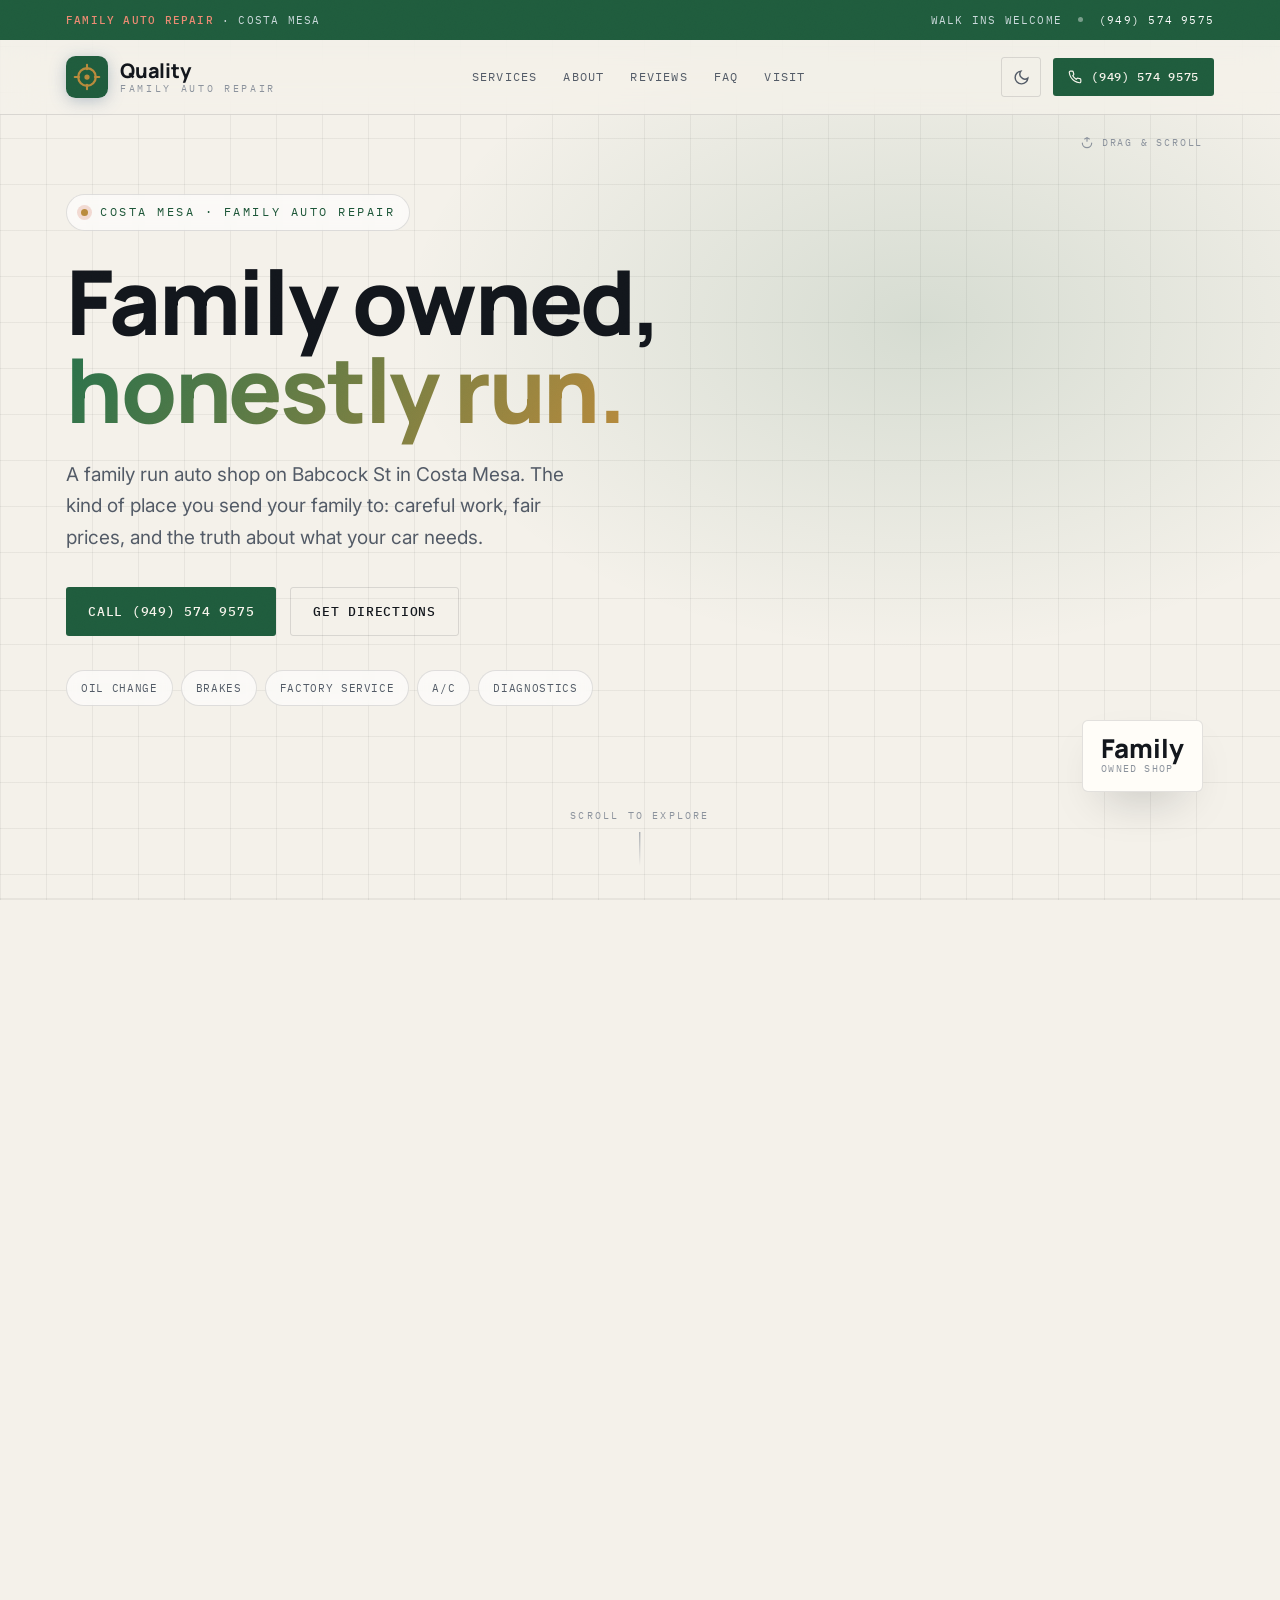
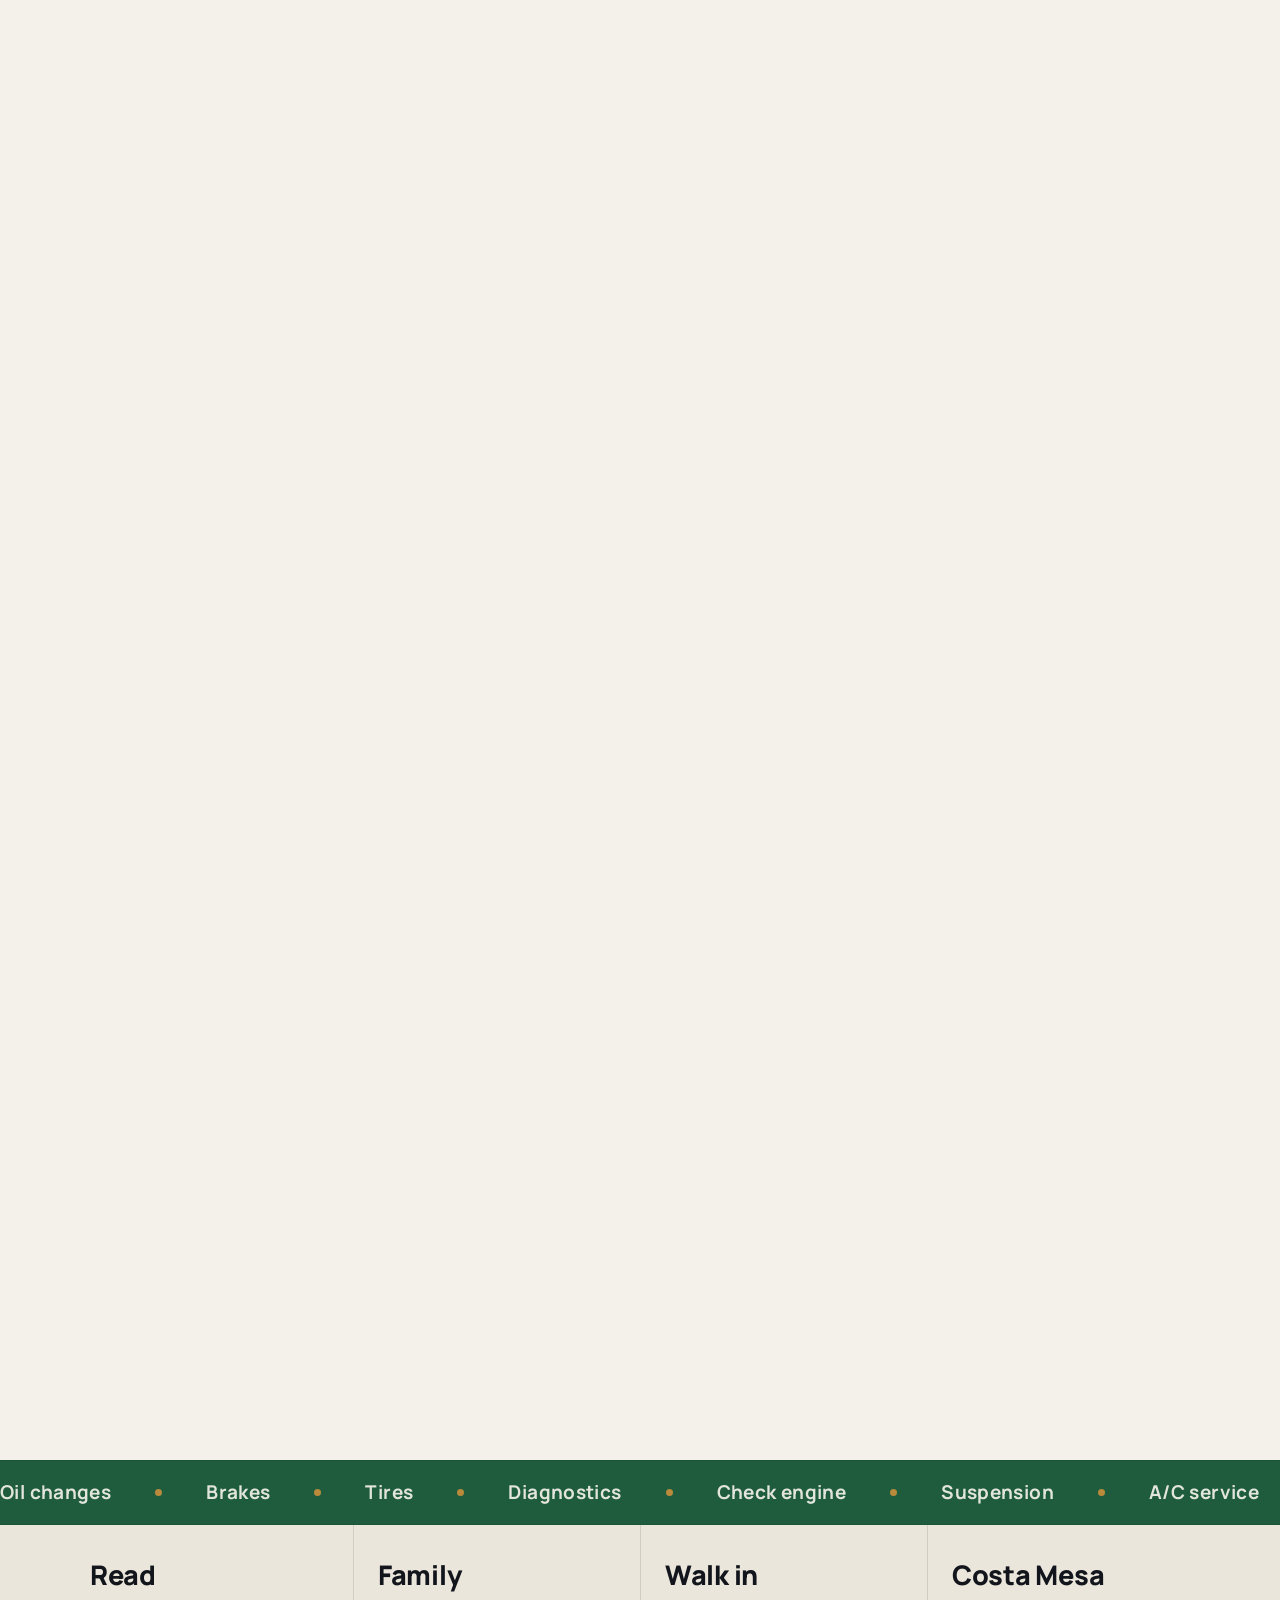
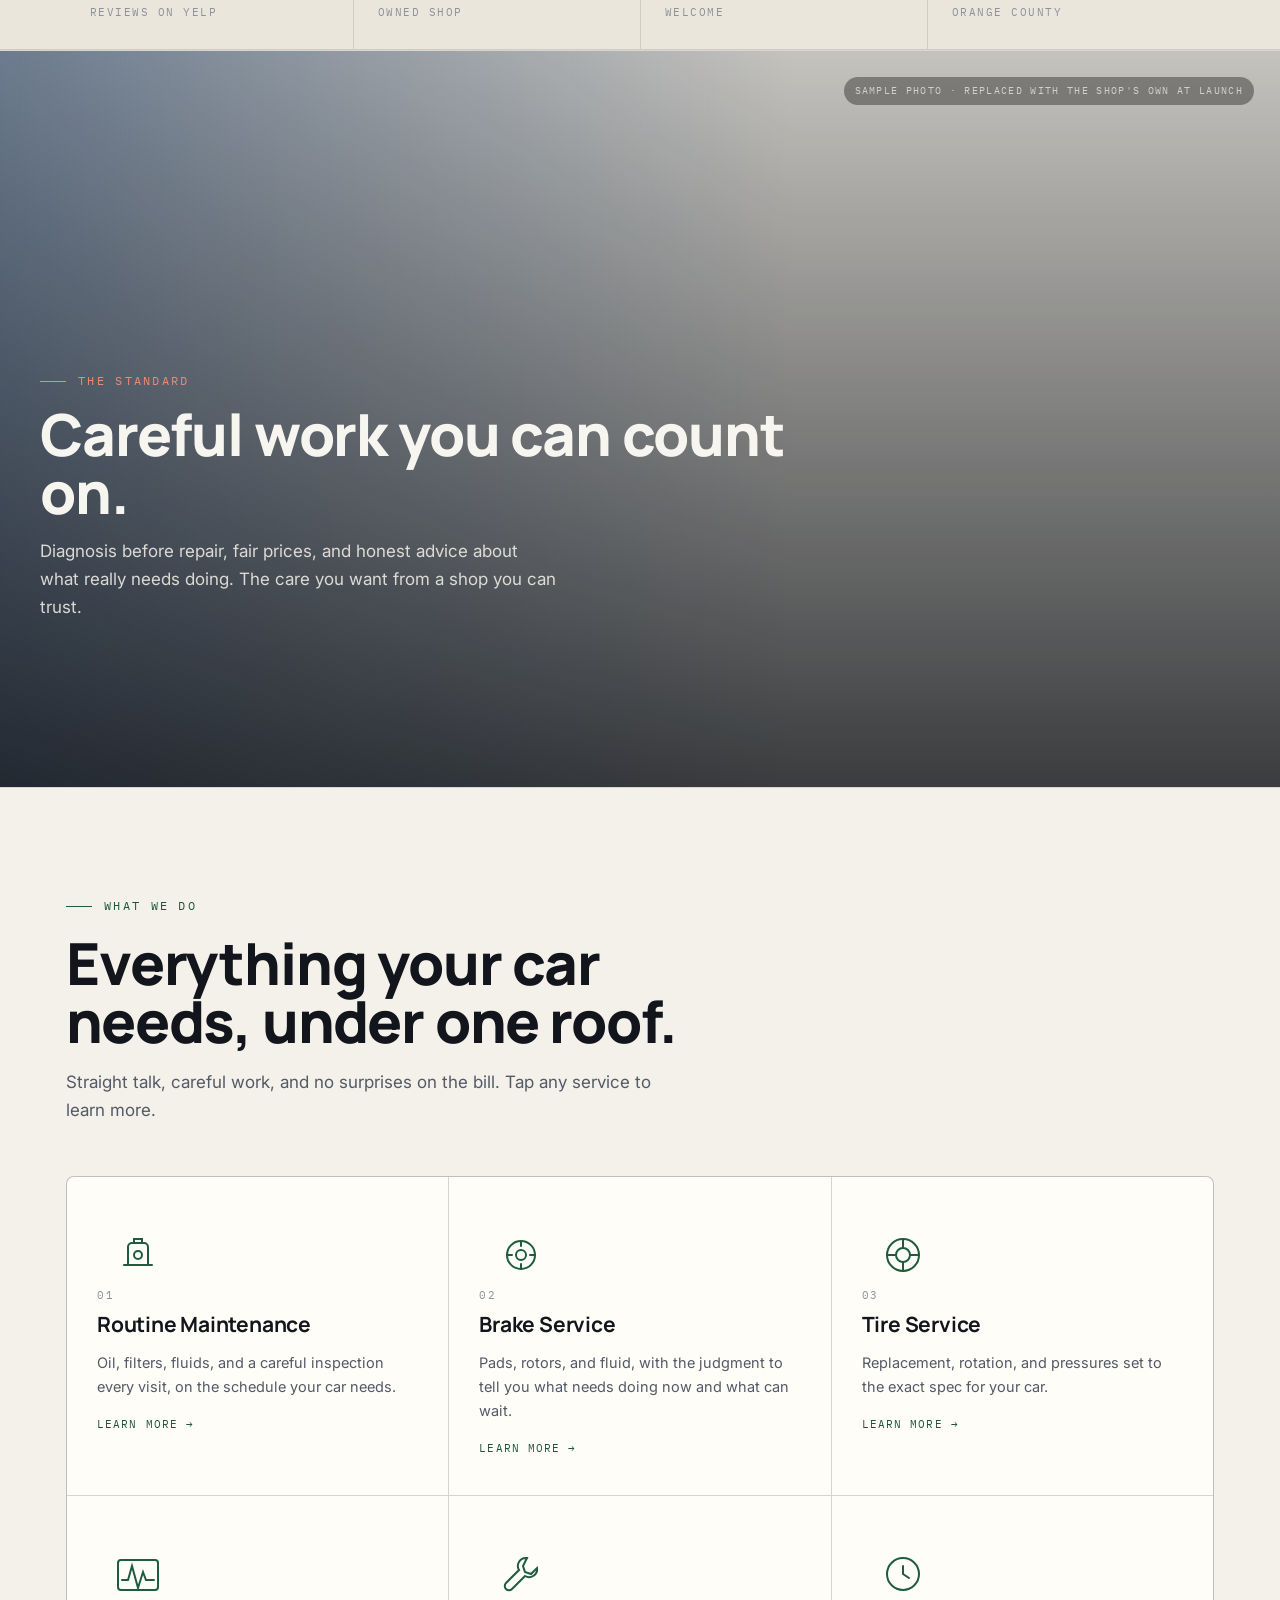
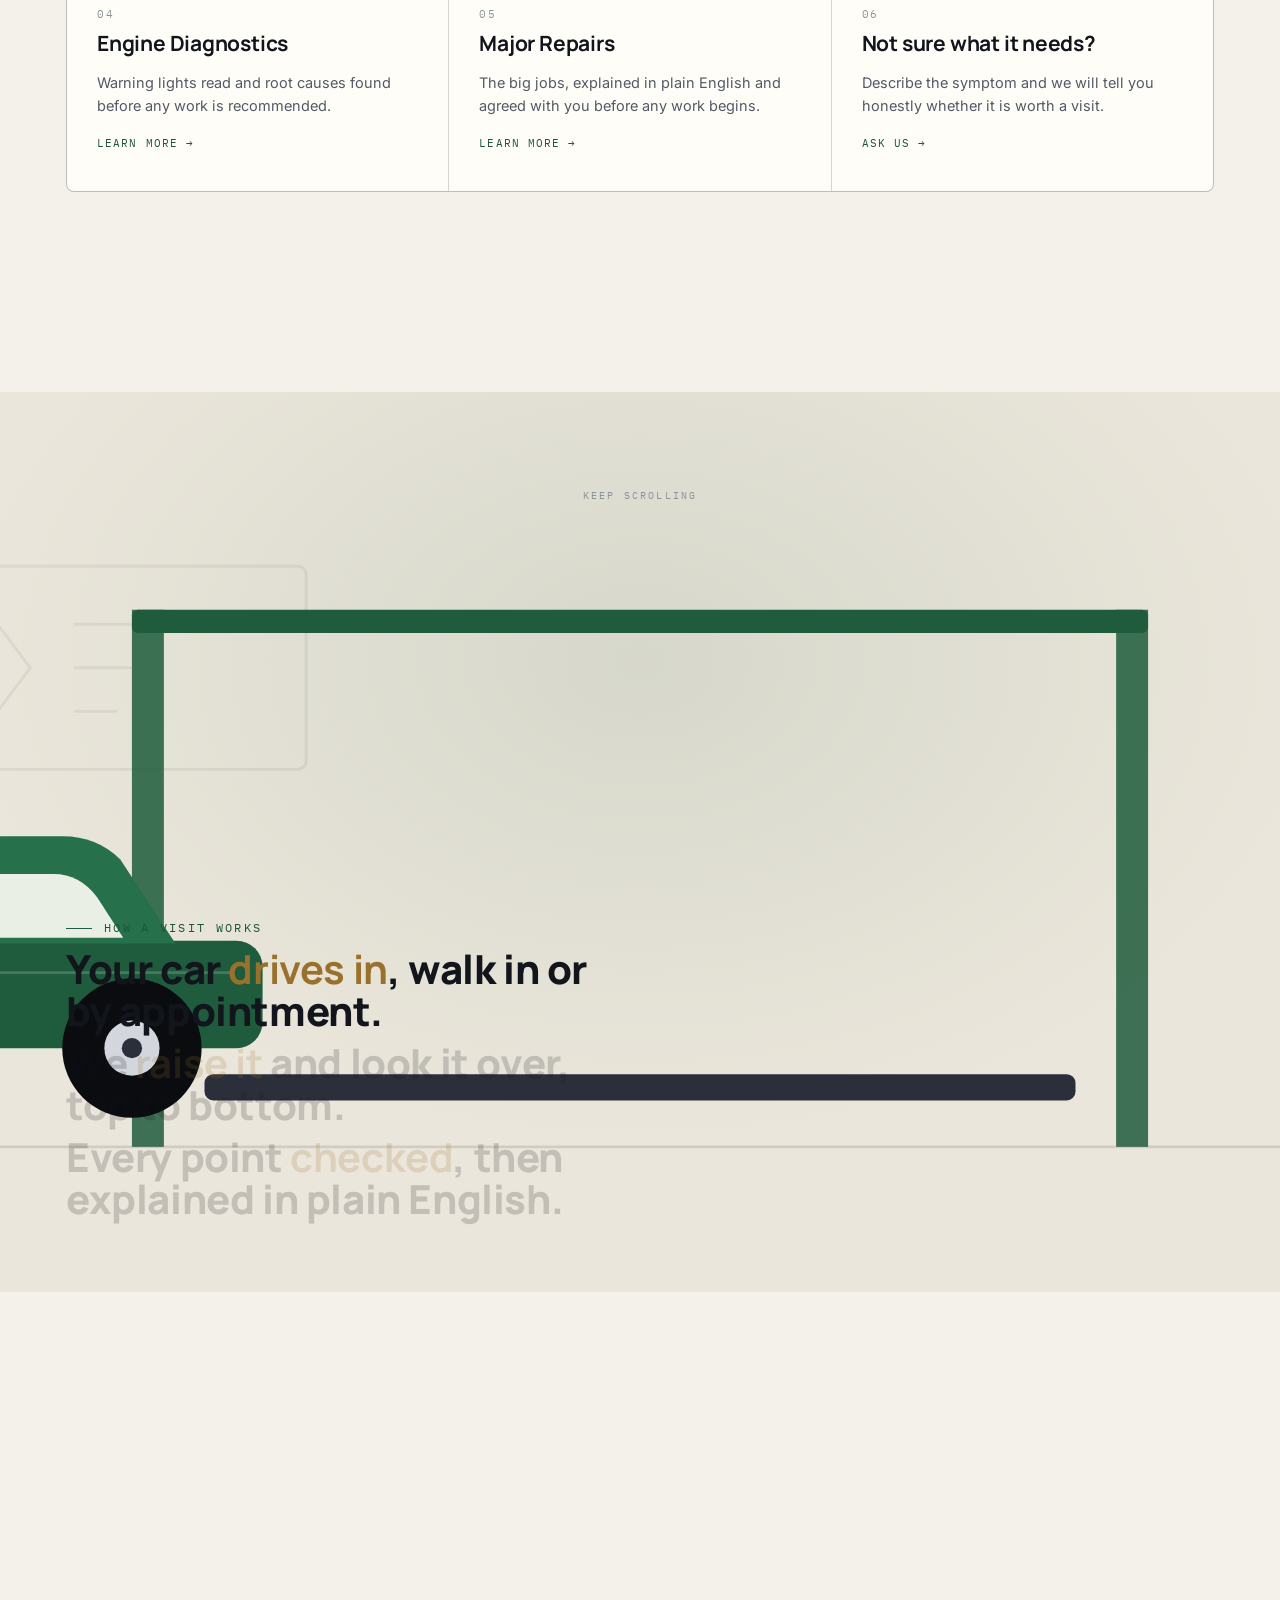
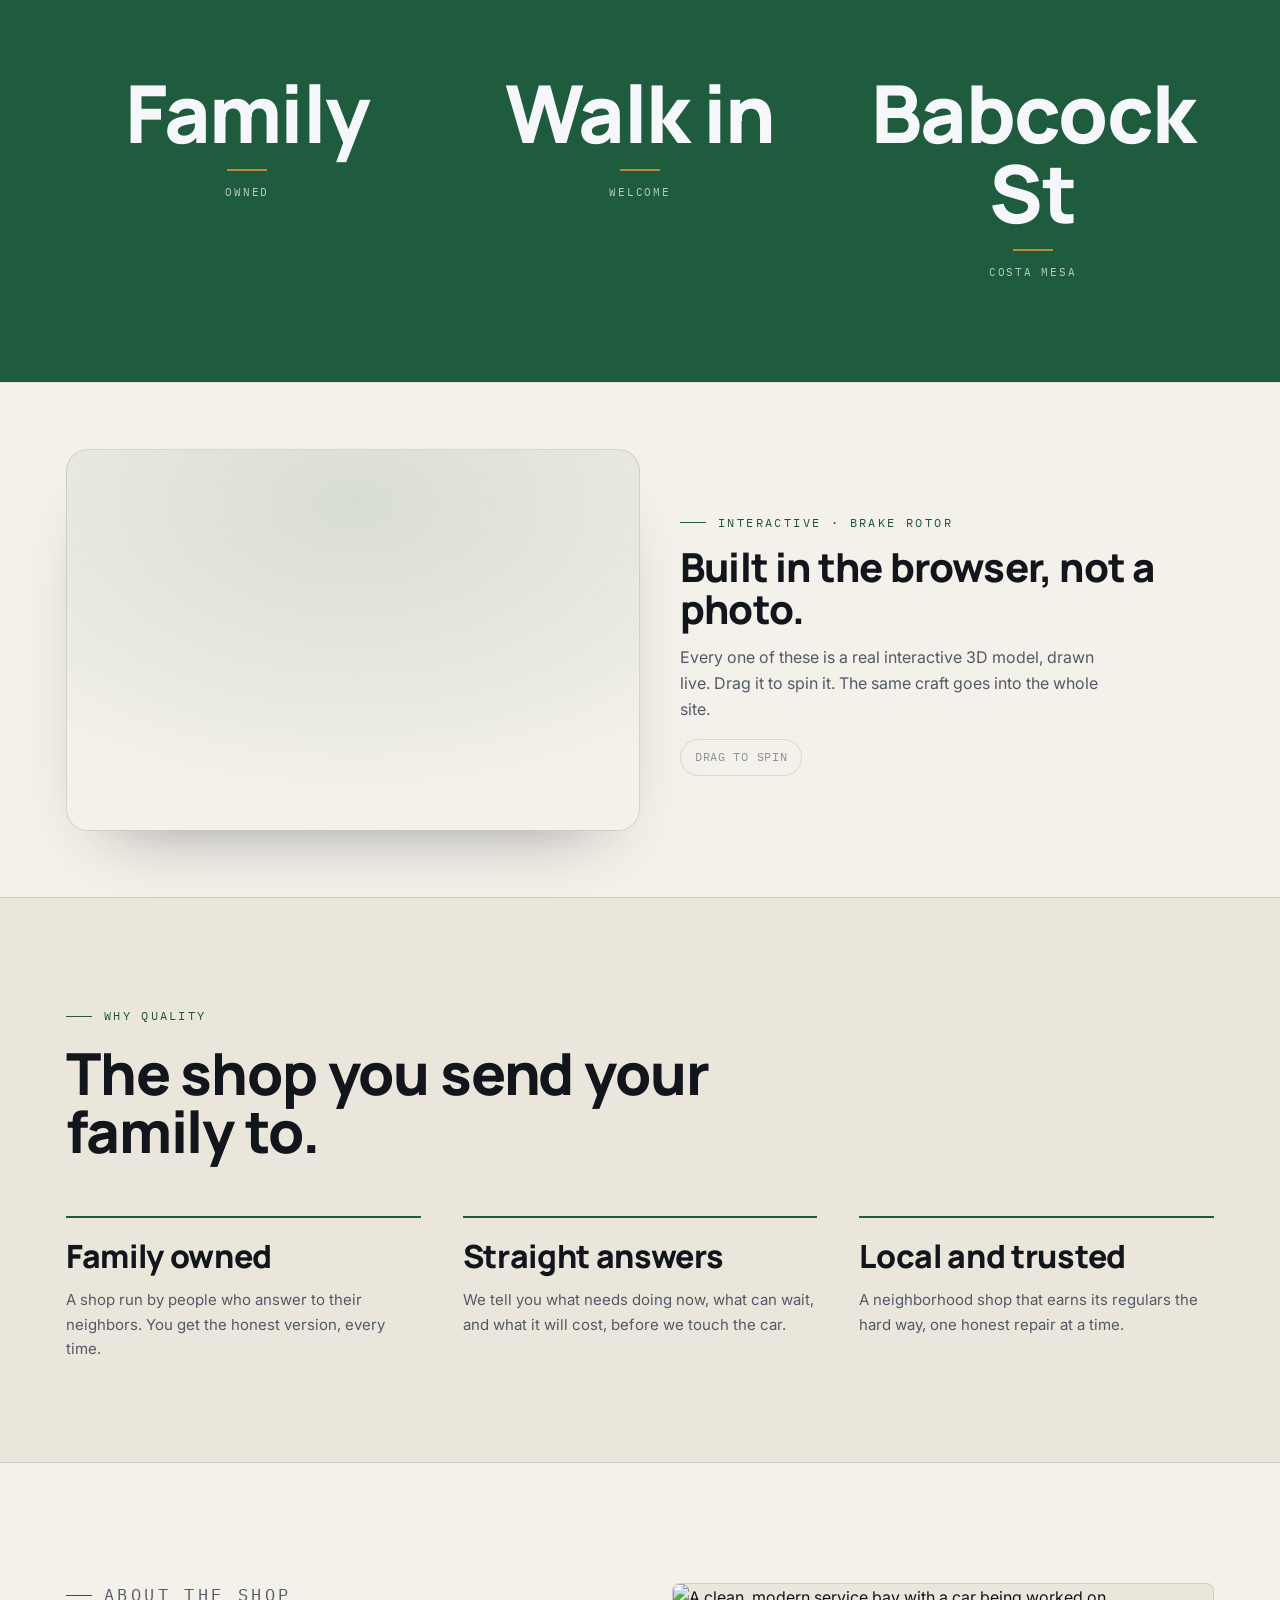
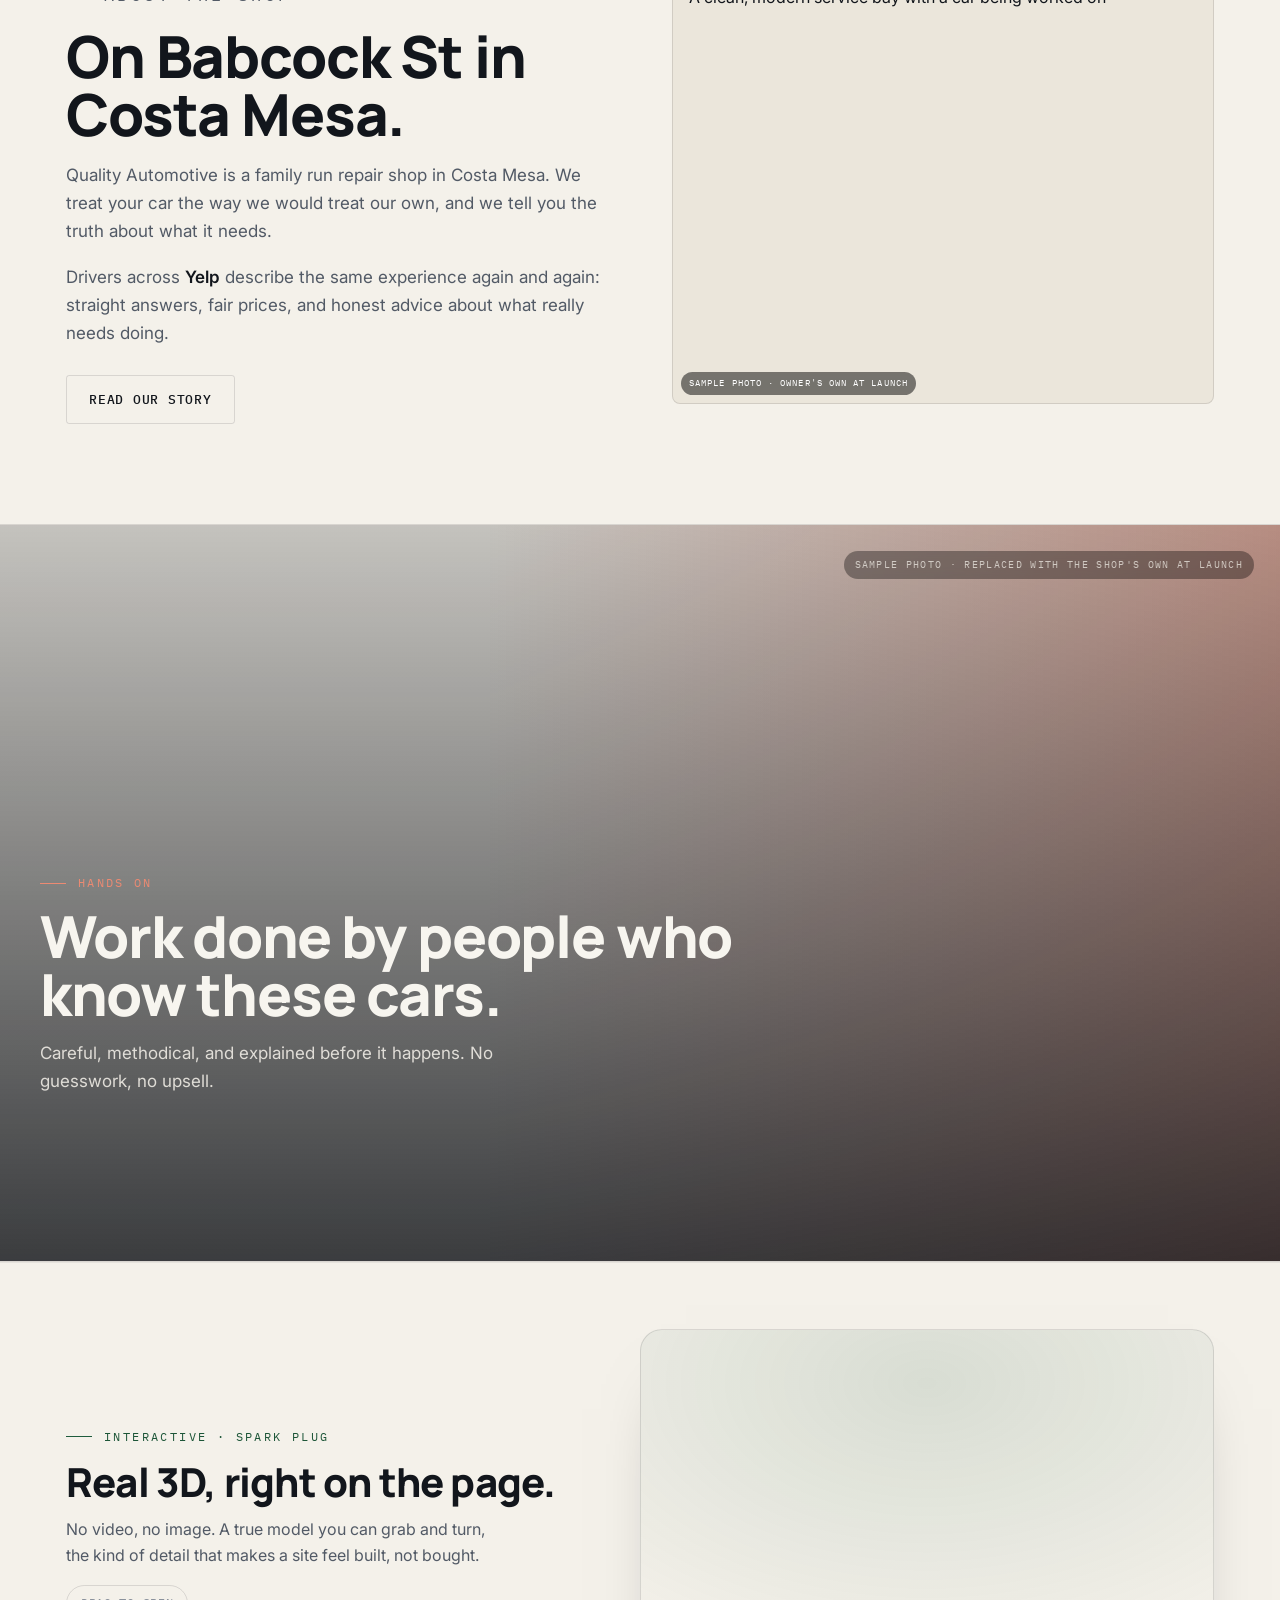
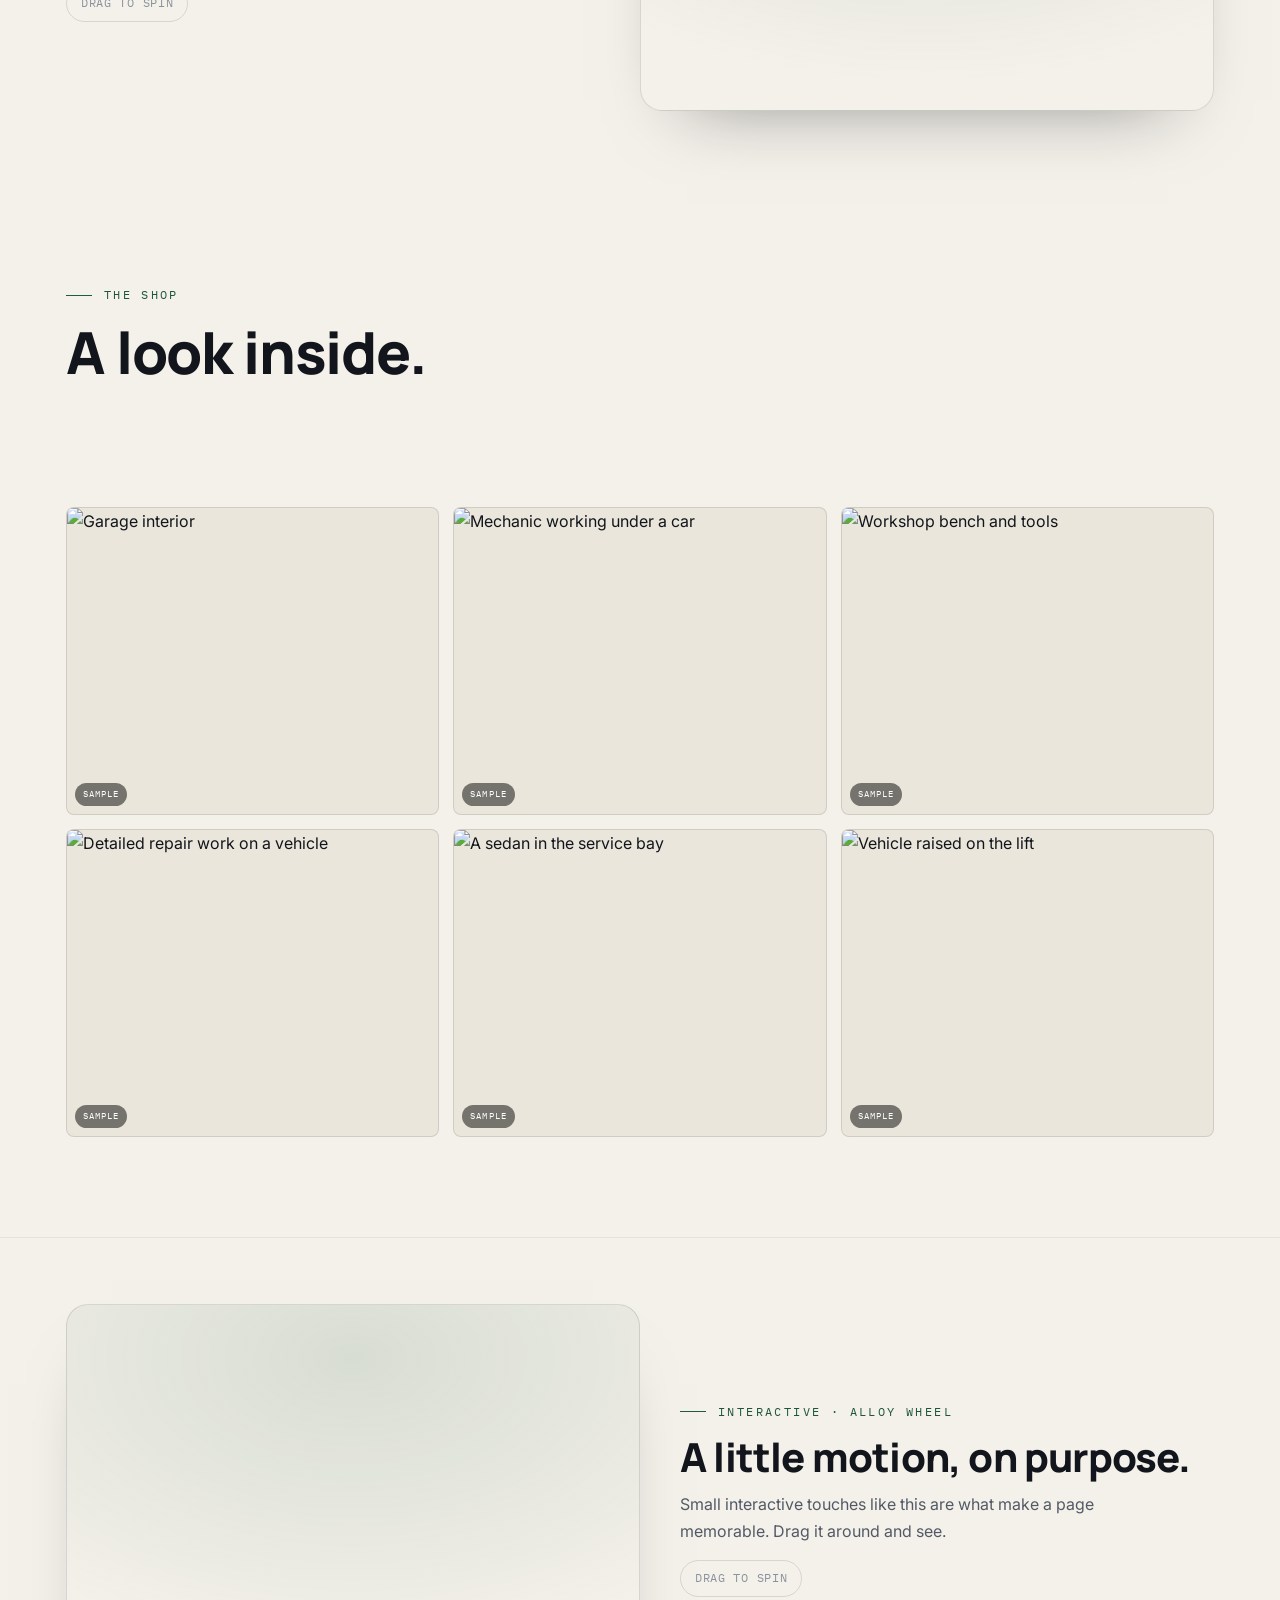
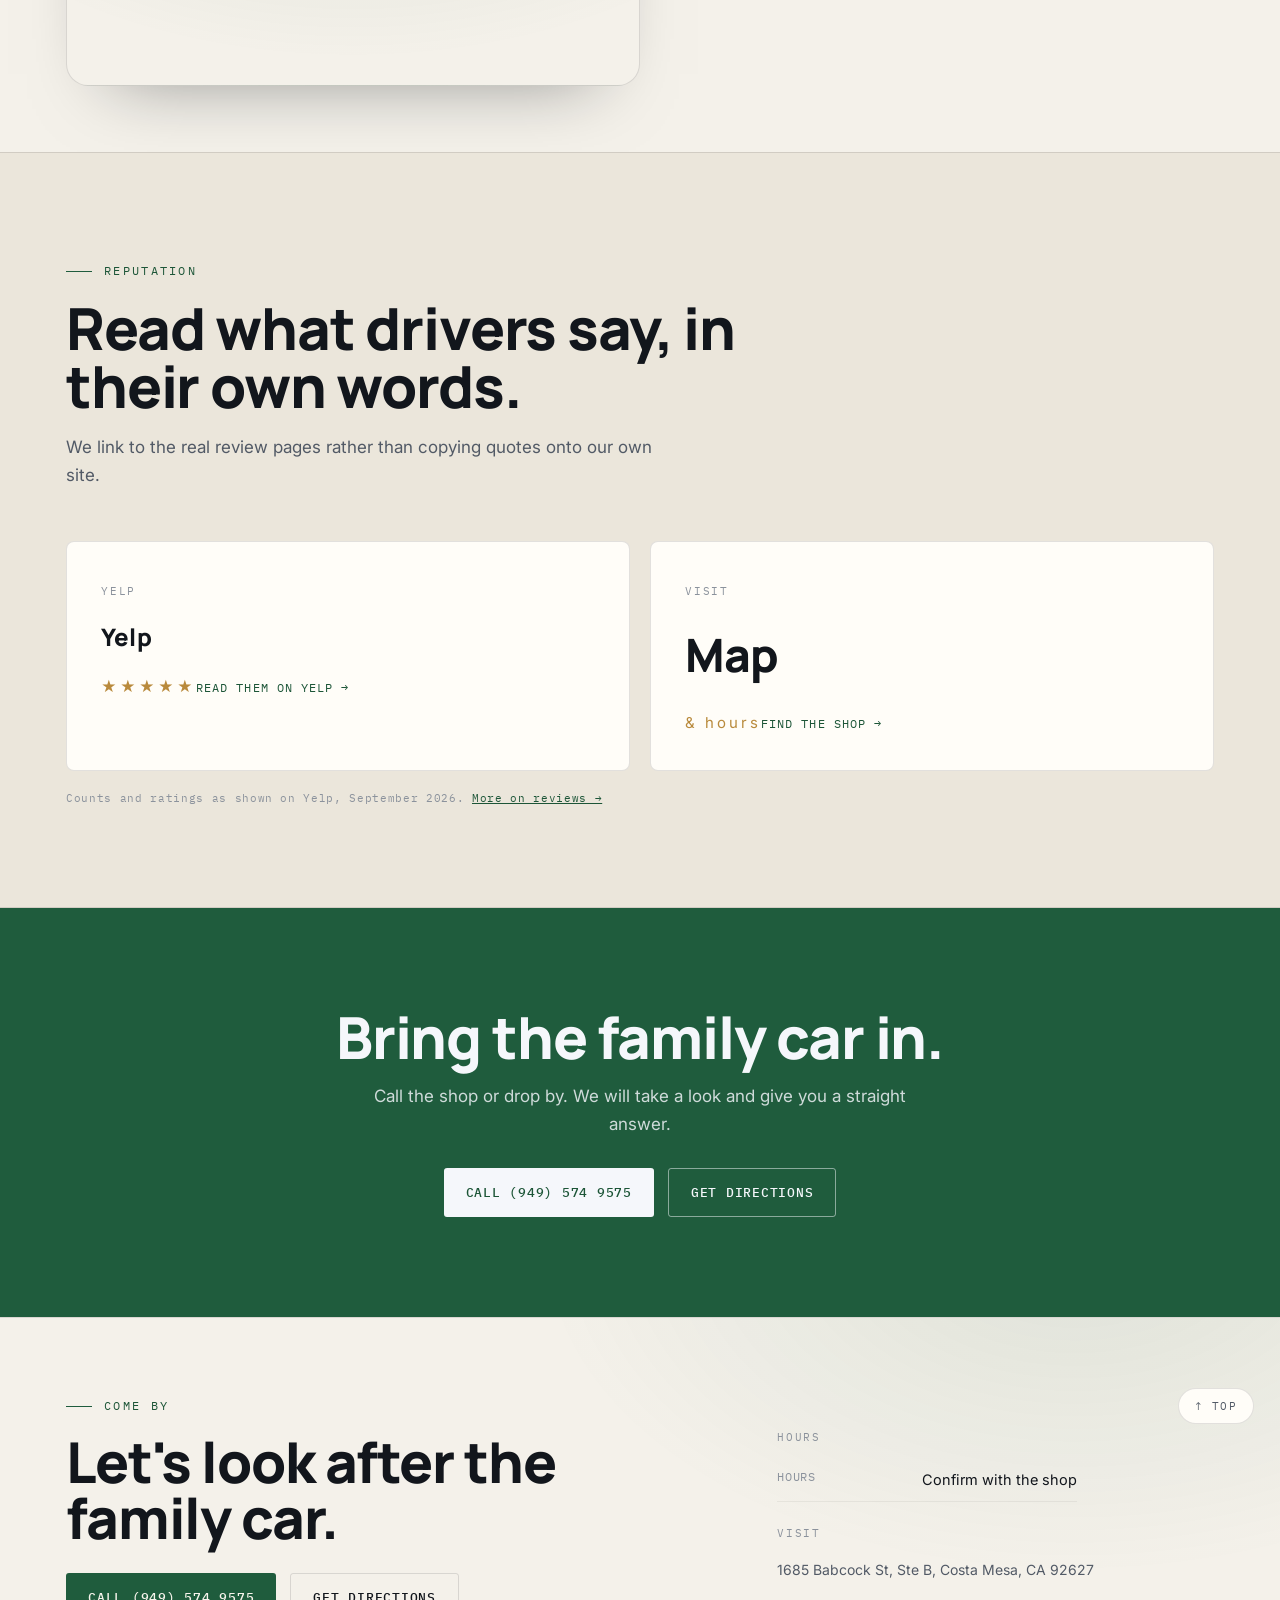
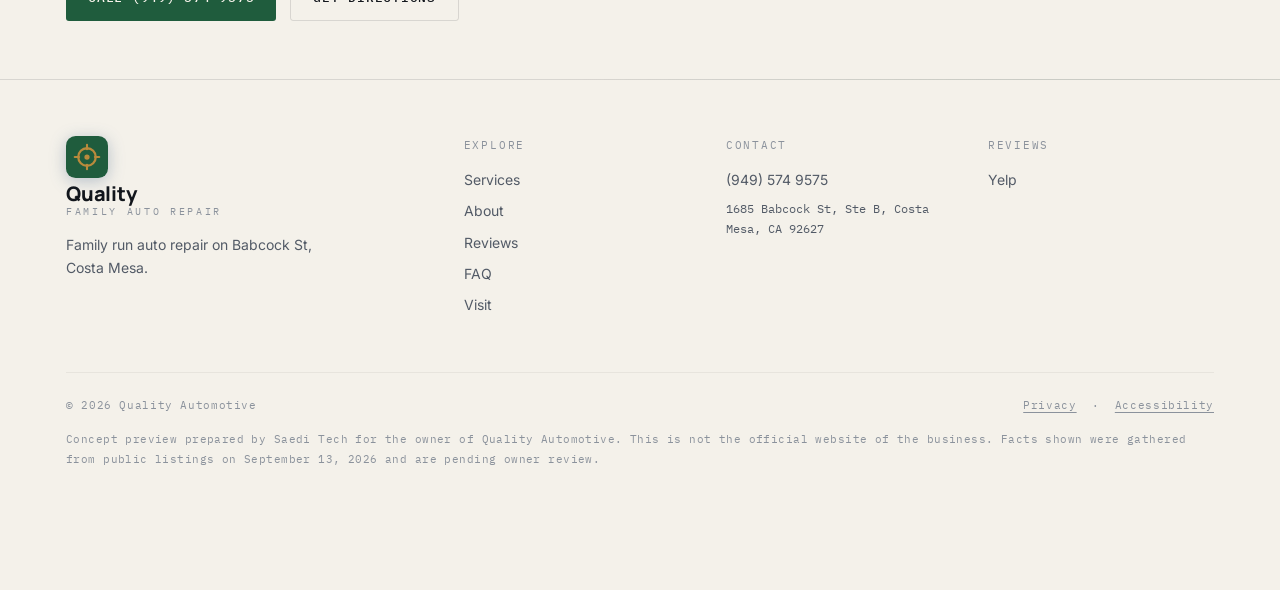
==== commit 0e9d1042: "Fix 3D hero loading, page reveal, spread 3D across page, unique heroes, correct photos Co-Authored-B" ====
--- a/index.html
+++ b/index.html
@@ -45,10 +45,10 @@
   <a href="services.html">Services</a><a href="about.html">About</a><a href="reviews.html">Reviews</a><a href="faq.html">FAQ</a><a href="visit.html">Visit</a><a href="tel:+19495749575">Call the shop</a>
 </div>
 
-<header class="hero scroll3d" id="top">
+<header class="hero scroll3d hl-right hb-grid" id="top">
   <div class="sticky">
     <div class="hero-bg" aria-hidden="true"></div>
-    <canvas id="gl" aria-hidden="true"></canvas>
+    <canvas id="gl" data-obj="piston" data-accent="1f5c3d" data-side="right" aria-hidden="true"></canvas>
     <div class="hero-fb" aria-hidden="true"></div>
     <div class="wrap herogrid">
       <div class="hero-copy" id="stageA">
@@ -71,7 +71,7 @@
     </div>
     <div class="badge3d" id="badge3d"><div><div class="rt">Family</div><div class="rl">owned shop</div></div></div>
     <span class="grab" aria-hidden="true"><svg width="14" height="14" viewBox="0 0 24 24" fill="none" stroke="currentColor" stroke-width="2" stroke-linecap="round"><path d="M12 3v6M8 5l4-2 4 2M4 12a8 8 0 0 0 16 0"/></svg> Drag &amp; scroll</span>
-    <div class="cue" aria-hidden="true">Scroll to explode<span class="bar"></span></div>
+    <div class="cue" aria-hidden="true">Scroll to explore<span class="bar"></span></div>
     <div class="hprog" aria-hidden="true"><i id="hprog"></i></div>
   </div>
 </header>
@@ -161,6 +161,12 @@
   </div>
 </section>
 
+<section class="obj3dband" aria-label="Interactive 3D Brake rotor">
+  <div class="wrap o3b">
+    <div class="o3b-art up"><canvas class="obj3d" data-obj="rotor" data-accent="b98a3c" aria-label="Interactive 3D Brake rotor"></canvas></div>
+    <div class="o3b-copy up"><p class="kick">Interactive · Brake rotor</p><h2>Built in the browser, not a photo.</h2><p>Every one of these is a real interactive 3D model, drawn live. Drag it to spin it. The same craft goes into the whole site.</p><span class="drag">Drag to spin</span></div>
+  </div>
+</section>
 <section id="why">
   <div class="wrap">
     <p class="kick up">Why Quality</p>
@@ -199,6 +205,12 @@
   </div>
 </section>
 
+<section class="obj3dband alt" aria-label="Interactive 3D Engine block">
+  <div class="wrap o3b">
+    <div class="o3b-art up"><canvas class="obj3d" data-obj="sparkplug" data-accent="1f5c3d" aria-label="Interactive 3D Spark plug"></canvas></div>
+    <div class="o3b-copy up"><p class="kick">Interactive · Spark plug</p><h2>Real 3D, right on the page.</h2><p>No video, no image. A true model you can grab and turn, the kind of detail that makes a site feel built, not bought.</p><span class="drag">Drag to spin</span></div>
+  </div>
+</section>
 <section id="gallery">
   <div class="wrap">
     <p class="kick up">The shop</p>
@@ -215,12 +227,11 @@
   </div>
 </section>
 
-<section id="explore3d" class="show3d">
-  <div class="wrap">
-    <p class="kick up">In the bay</p>
-    <h2 class="up">The parts we know cold, in 3D.</h2>
-    <p class="sub up">Drag any part to rotate it. A small taste of the interactive detail we build into every page.</p>
-    <div class="o3grid"><figure class="o3 up"><canvas class="obj3d" data-obj="rotor" data-accent="b98a3c" aria-label="Interactive 3D part"></canvas><figcaption>Brake rotor<span class="drag">drag to spin</span></figcaption></figure><figure class="o3 up"><canvas class="obj3d" data-obj="engine" data-accent="1f5c3d" aria-label="Interactive 3D part"></canvas><figcaption>Engine block<span class="drag">drag to spin</span></figcaption></figure><figure class="o3 up"><canvas class="obj3d" data-obj="muffler" aria-label="Interactive 3D part"></canvas><figcaption>Muffler<span class="drag">drag to spin</span></figcaption></figure></div>
+
+<section class="obj3dband" aria-label="Interactive 3D Muffler">
+  <div class="wrap o3b">
+    <div class="o3b-art up"><canvas class="obj3d" data-obj="wheel" aria-label="Interactive 3D Alloy wheel"></canvas></div>
+    <div class="o3b-copy up"><p class="kick">Interactive · Alloy wheel</p><h2>A little motion, on purpose.</h2><p>Small interactive touches like this are what make a page memorable. Drag it around and see.</p><span class="drag">Drag to spin</span></div>
   </div>
 </section>
 <section id="reviews" class="band">
@@ -275,6 +286,6 @@
 </div>
 
 <script src="assets/app.js" defer></script>
-<script type="module" src="assets/hero3d.js"></script><script type="module" src="assets/objects3d.js"></script>
+<script type="module" src="assets/hero3d-generic.js?v=2"></script><script type="module" src="assets/objects3d.js?v=2"></script>
 </body>
 </html>
--- a/assets/site.css
+++ b/assets/site.css
@@ -372,3 +372,26 @@
 .show3d .o3 figcaption{display:flex;align-items:center;justify-content:space-between;padding:13px 17px;font-family:'IBM Plex Mono',monospace;font-size:12px;letter-spacing:.06em;text-transform:uppercase;border-top:1px solid var(--line);color:var(--text)}
 .show3d .o3 figcaption .drag{color:var(--faint);text-transform:none;letter-spacing:0;font-size:11px}
 @media(max-width:820px){.show3d .o3grid{grid-template-columns:1fr;gap:14px}.show3d .o3 canvas.obj3d{height:270px}}
+
+/* ---- hero layout + background variants (diversify) ---- */
+.hero.hl-left .hero-copy{margin-left:auto;margin-right:0}
+.hero.hl-left .callouts{left:auto;right:26px}
+.hero.hb-2 .hero-bg{background:radial-gradient(52% 48% at 18% 26%,var(--hero-a),transparent 70%),radial-gradient(46% 42% at 90% 88%,var(--hero-b),transparent 70%),var(--bg)}
+.hero.hb-3 .hero-bg{background:linear-gradient(125deg,var(--hero-a),transparent 52%),radial-gradient(48% 58% at 86% 16%,var(--hero-b),transparent 72%),var(--bg)}
+.hero.hb-grid .hero-bg{background-image:radial-gradient(58% 52% at 72% 36%,var(--hero-a),transparent 70%),linear-gradient(var(--line2) 1px,transparent 1px),linear-gradient(90deg,var(--line2) 1px,transparent 1px);background-size:auto,46px 46px,46px 46px;background-color:var(--bg)}
+.hero.hb-diag .hero-bg{background:repeating-linear-gradient(45deg,var(--hero-a) 0,var(--hero-a) 2px,transparent 2px,transparent 26px),radial-gradient(50% 52% at 18% 82%,var(--hero-b),transparent 72%),var(--bg)}
+.hero.hb-beam .hero-bg{background:conic-gradient(from 210deg at 78% 30%,var(--hero-a),transparent 30%,transparent 70%,var(--hero-b)),var(--bg)}
+
+/* ---- distributed 3D moments (spread across page) ---- */
+.obj3dband{padding:66px 0;border-top:1px solid var(--line2)}
+.obj3dband .o3b{display:flex;gap:40px;align-items:center;flex-wrap:wrap}
+.obj3dband .o3b-art{flex:1 1 360px;background:radial-gradient(130% 120% at 50% 14%, color-mix(in srgb,var(--indigo) 13%, transparent), transparent 66%);border:1px solid var(--line);border-radius:22px;overflow:hidden;box-shadow:0 34px 70px -46px rgba(15,20,26,.5)}
+.obj3dband.alt .o3b-art{order:2}
+.obj3dband .o3b-copy{flex:1 1 320px}
+.obj3dband canvas.obj3d{display:block;width:100%;height:380px;cursor:grab;touch-action:none}
+.obj3dband canvas.obj3d:active{cursor:grabbing}
+.obj3dband .o3b-copy .kick{font-family:'IBM Plex Mono',monospace;font-size:12px;letter-spacing:.2em;text-transform:uppercase;color:var(--indigo-tx);margin-bottom:14px}
+.obj3dband .o3b-copy h2{font-size:clamp(26px,3.4vw,40px);letter-spacing:-.02em;line-height:1.04;margin-bottom:14px}
+.obj3dband .o3b-copy p{color:var(--muted);max-width:42ch;margin-bottom:16px}
+.obj3dband .o3b-copy .drag{display:inline-flex;align-items:center;gap:8px;font-family:'IBM Plex Mono',monospace;font-size:11.5px;letter-spacing:.06em;text-transform:uppercase;color:var(--faint);border:1px solid var(--line);border-radius:40px;padding:8px 14px}
+@media(max-width:820px){.obj3dband{padding:44px 0}.obj3dband .o3b-art{order:0!important;flex-basis:100%}.obj3dband canvas.obj3d{height:300px}}
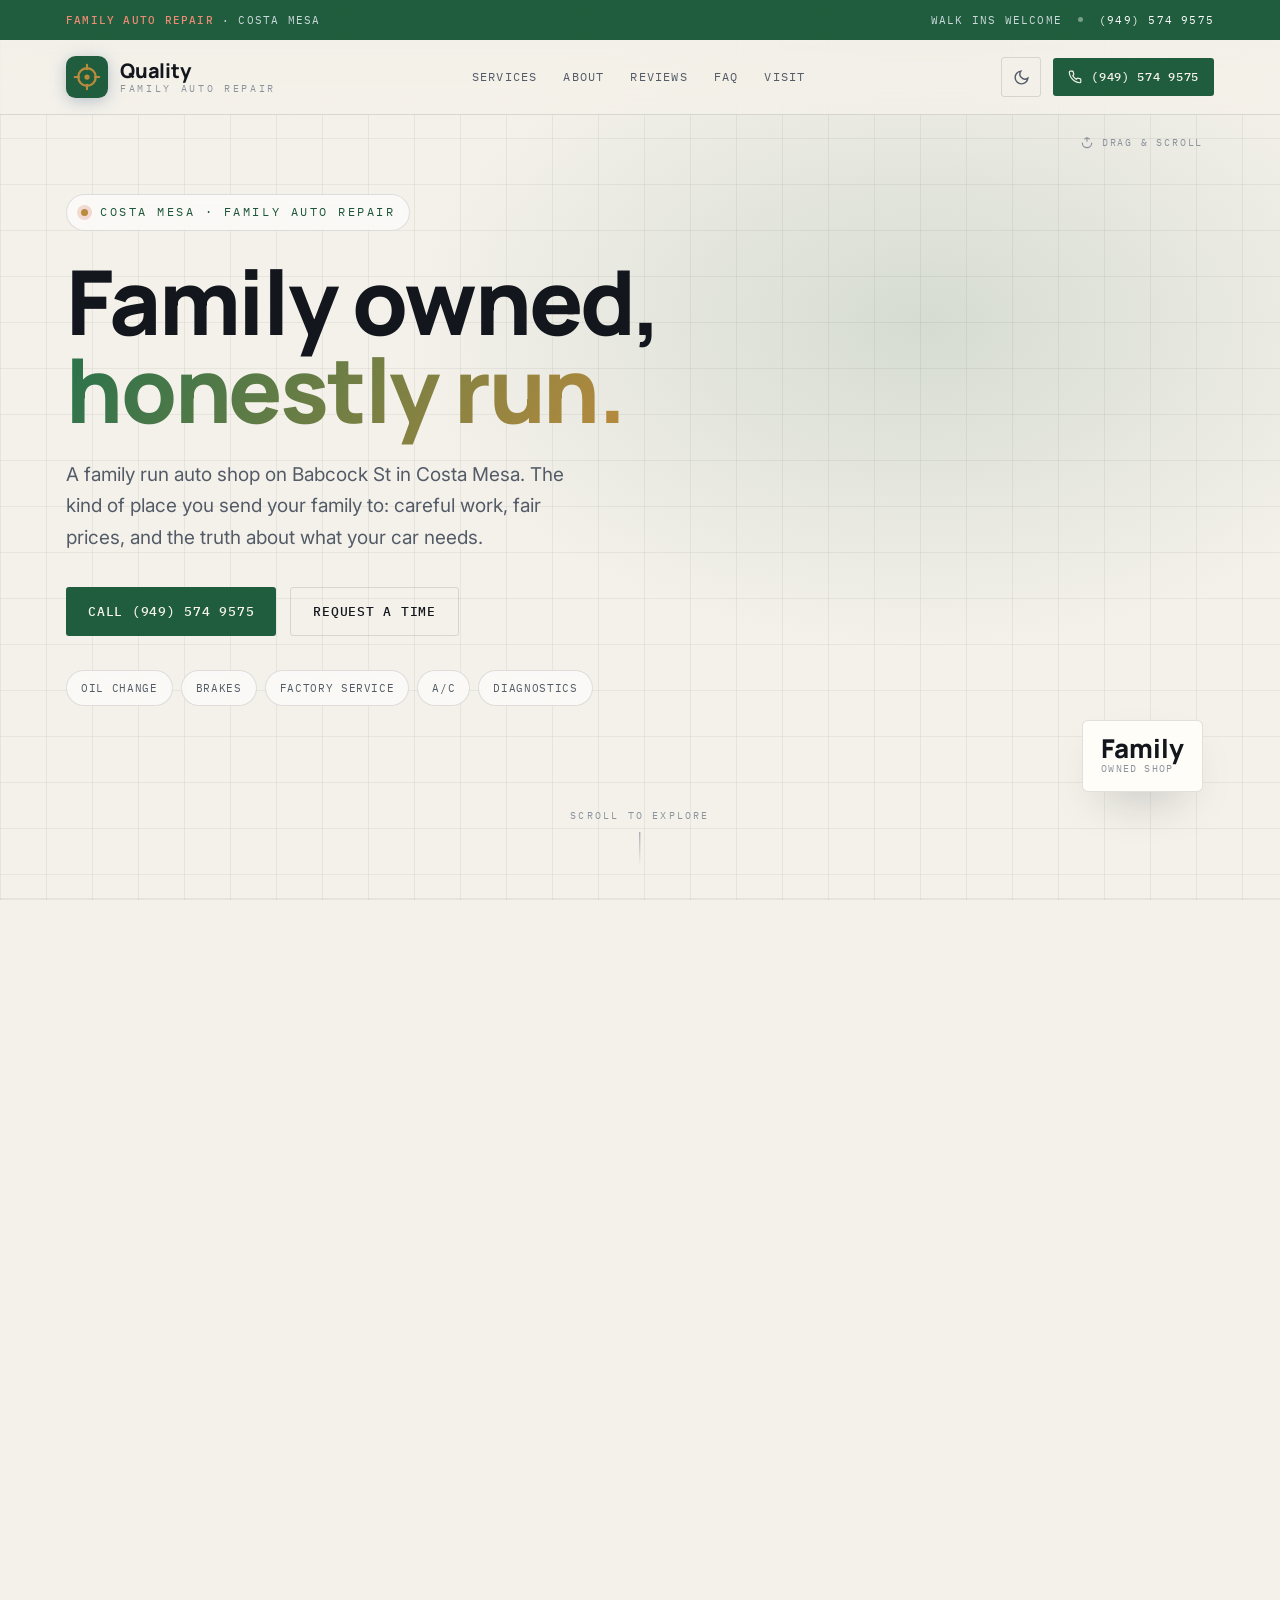
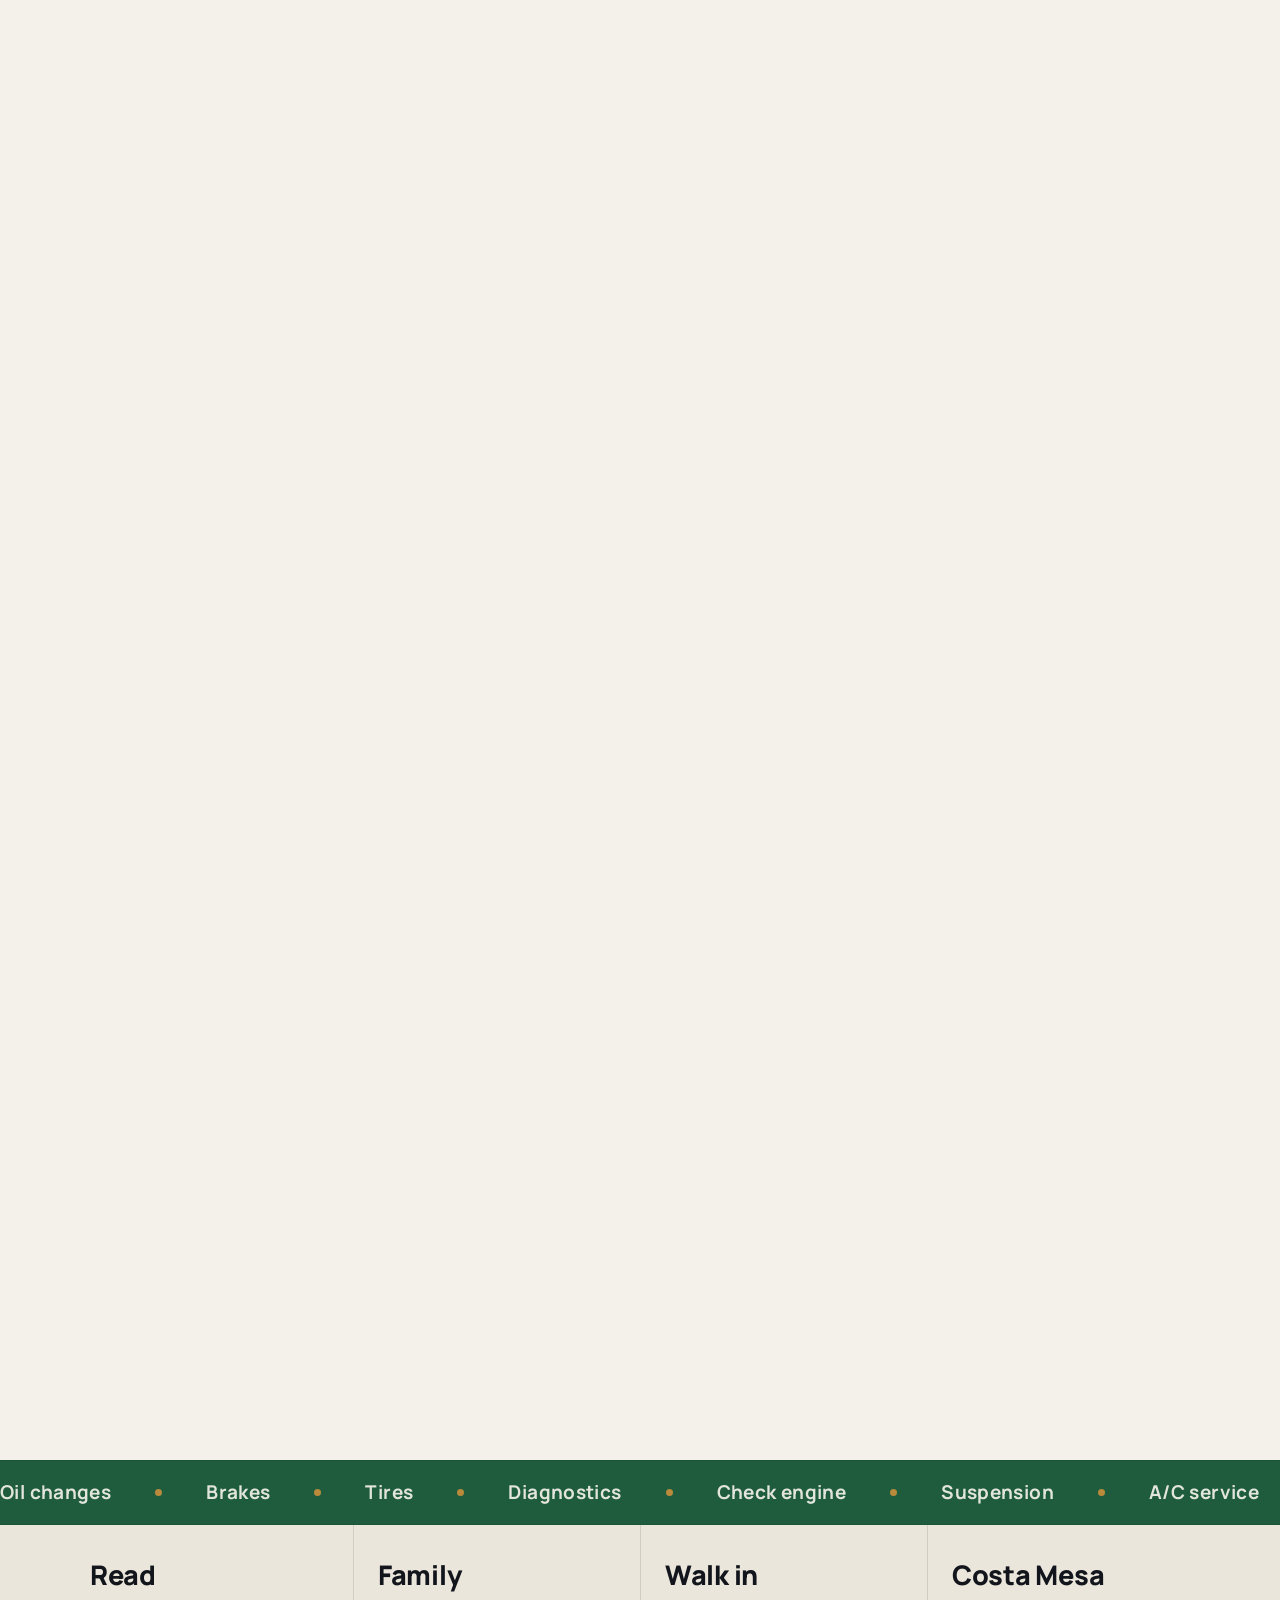
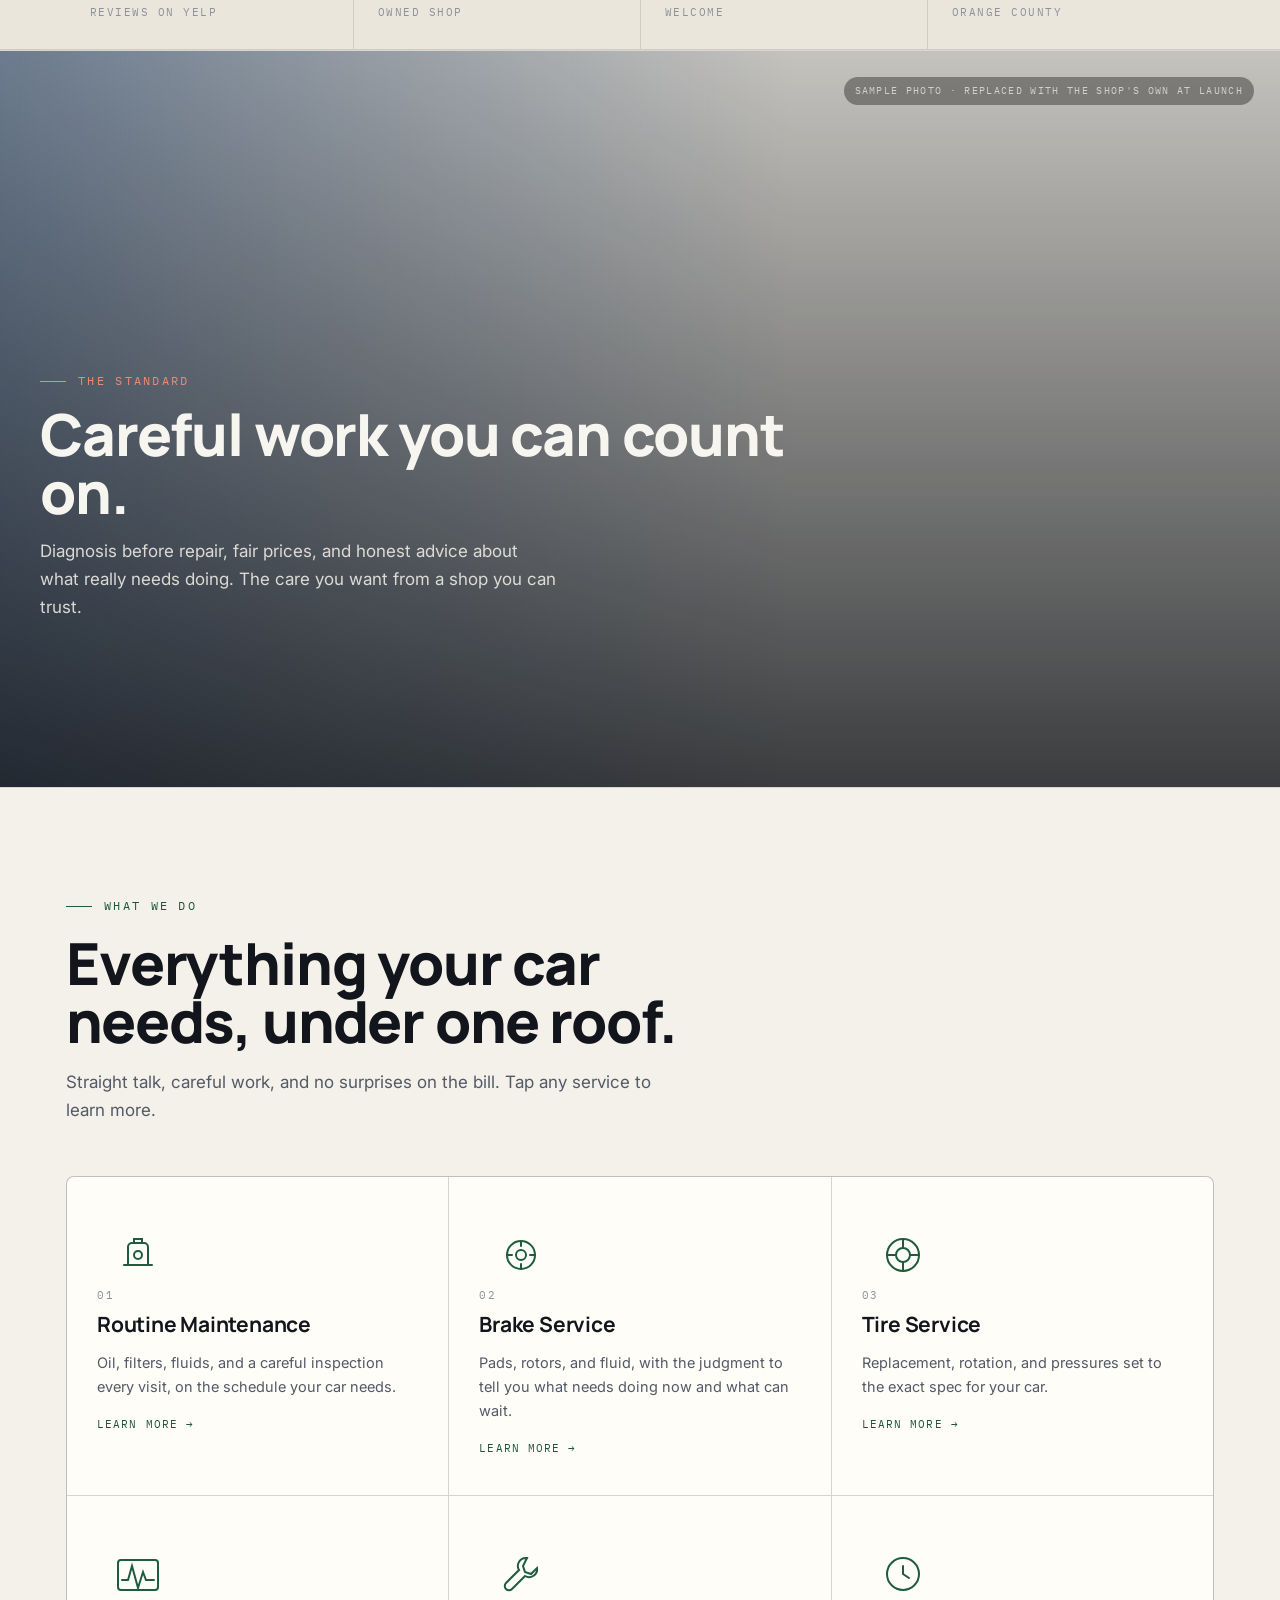
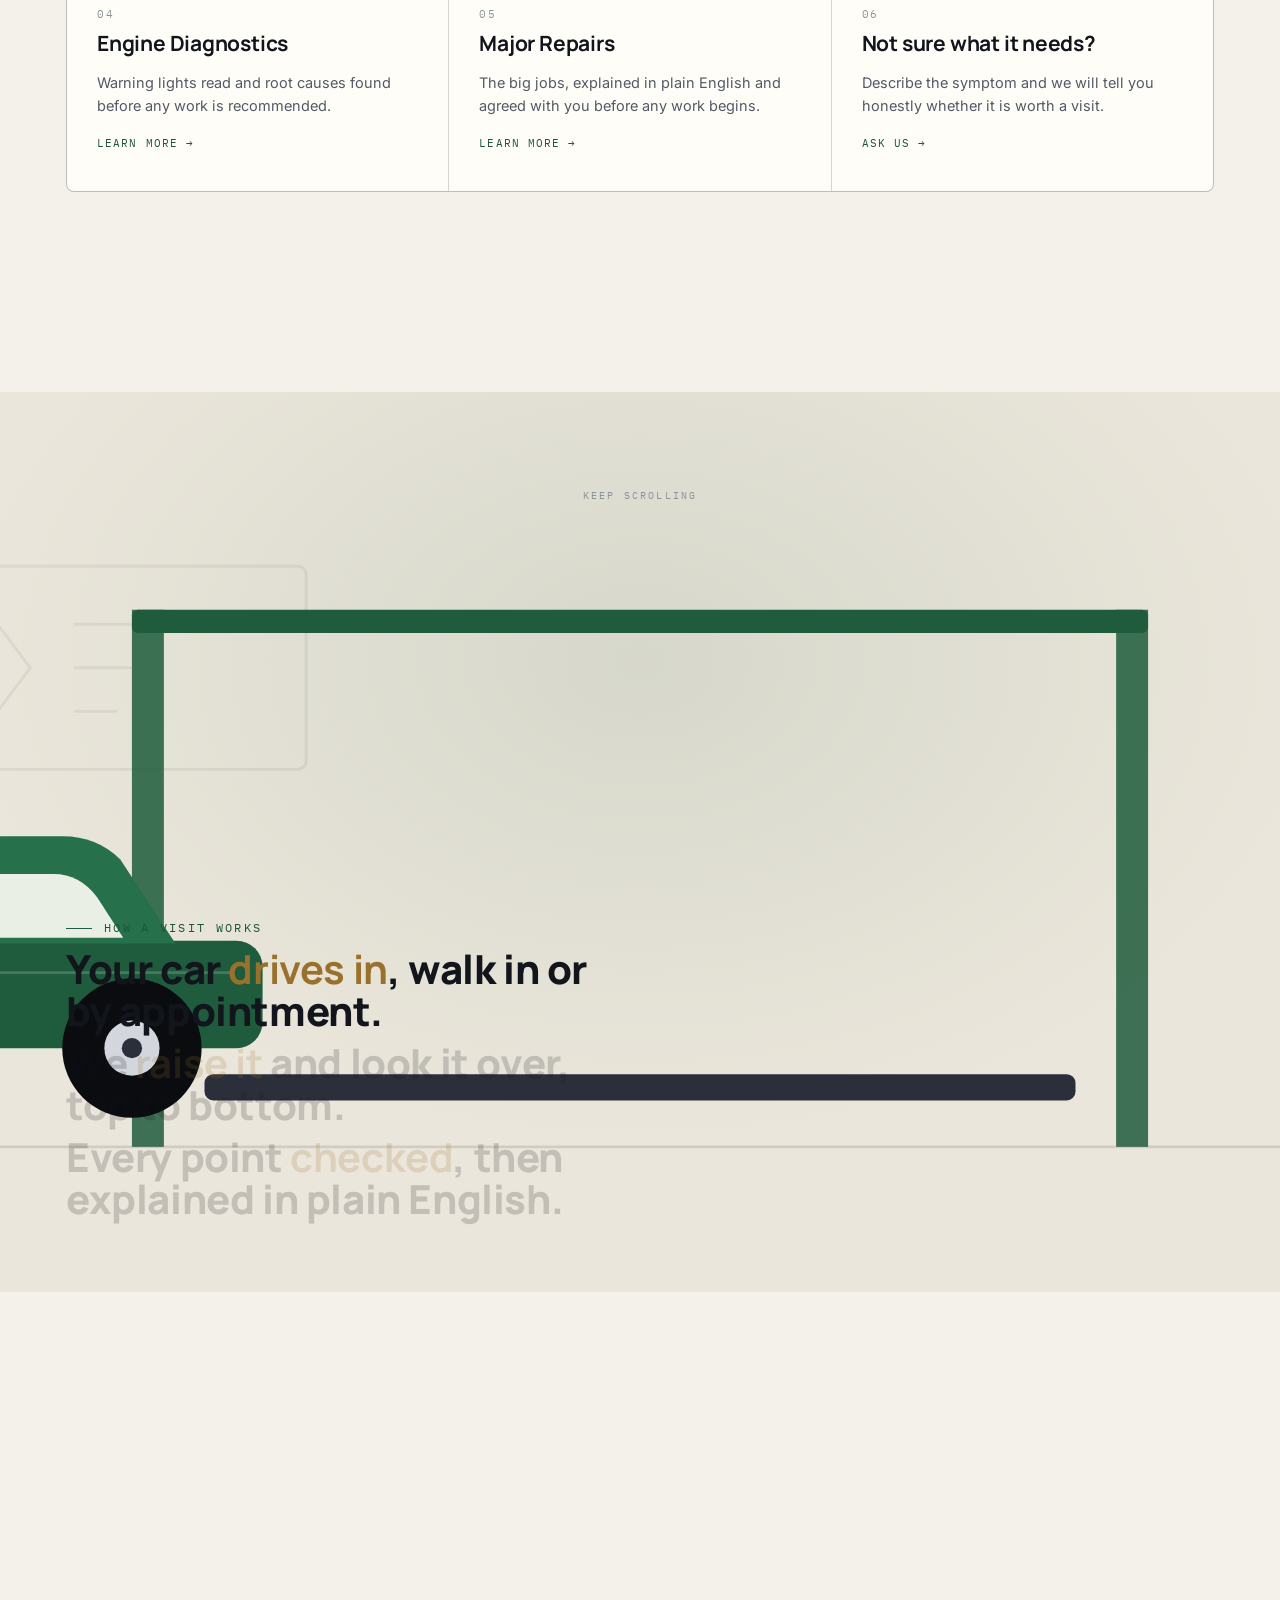
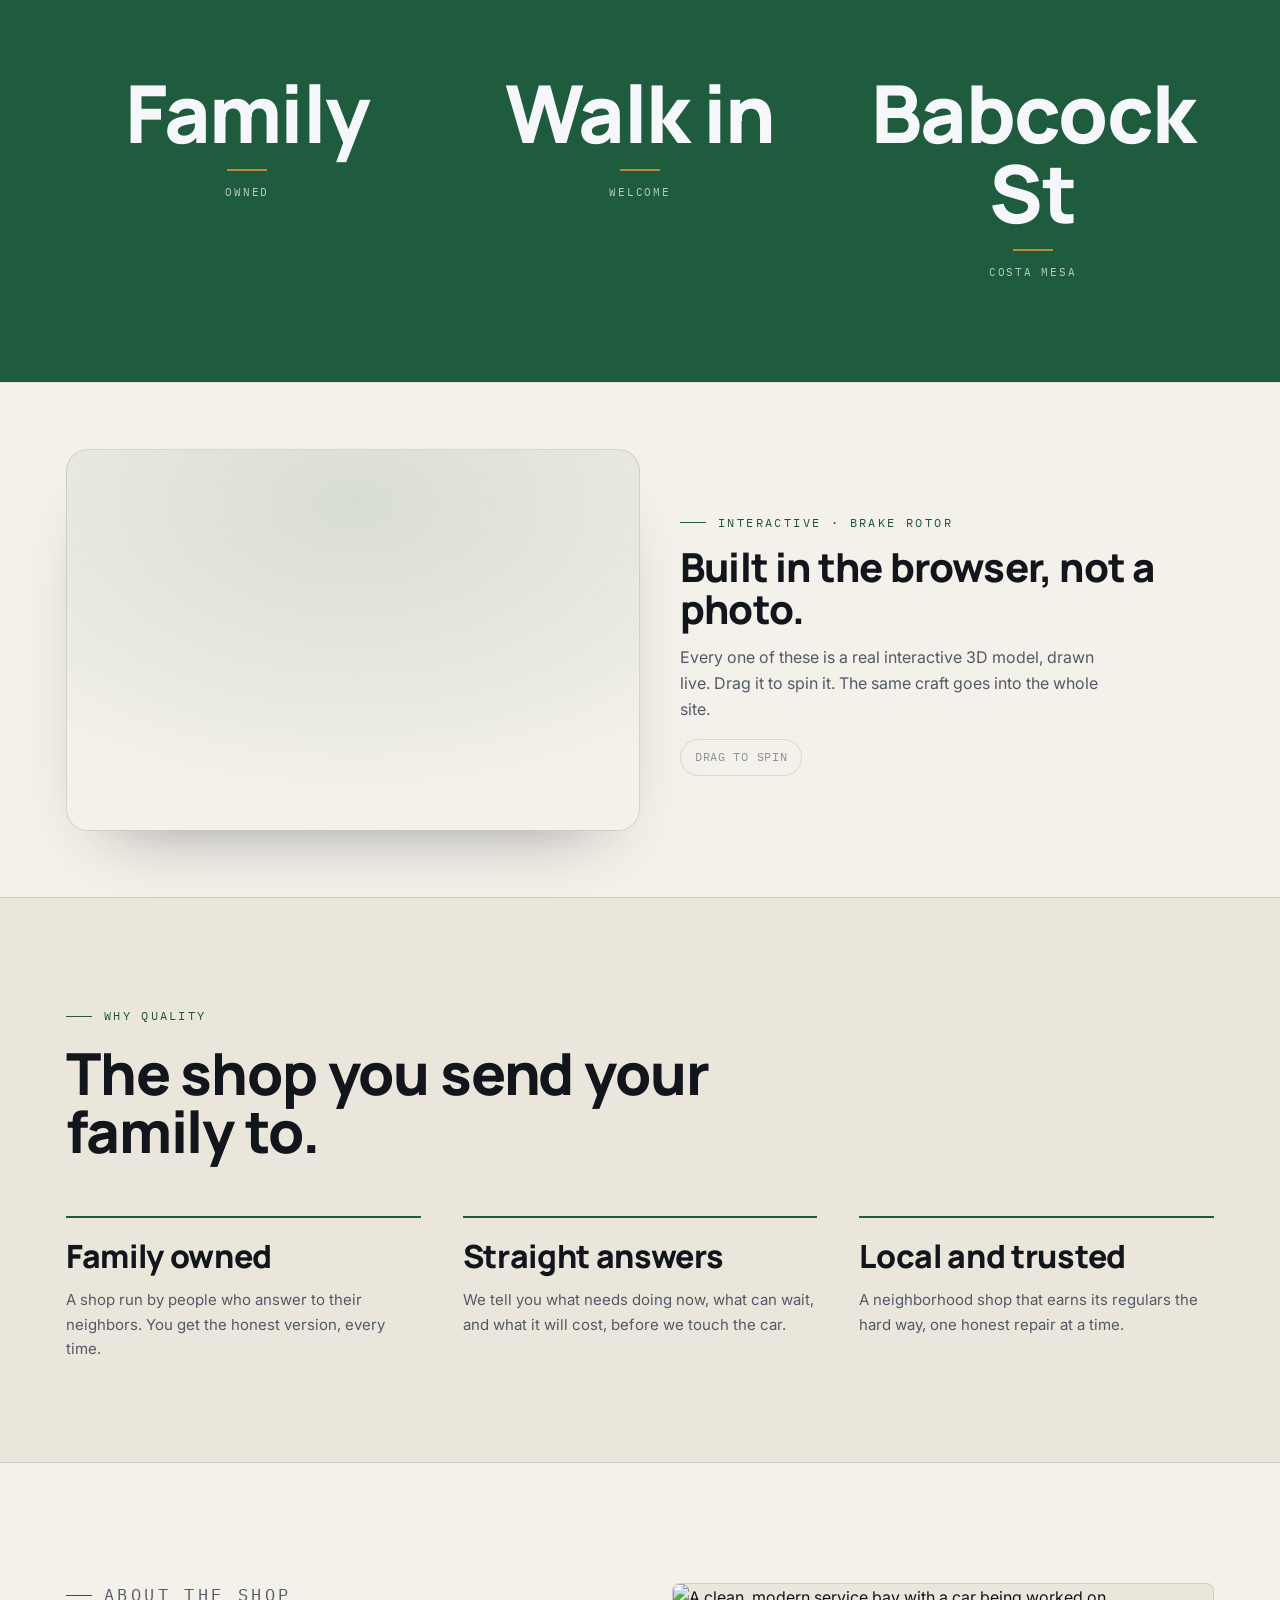
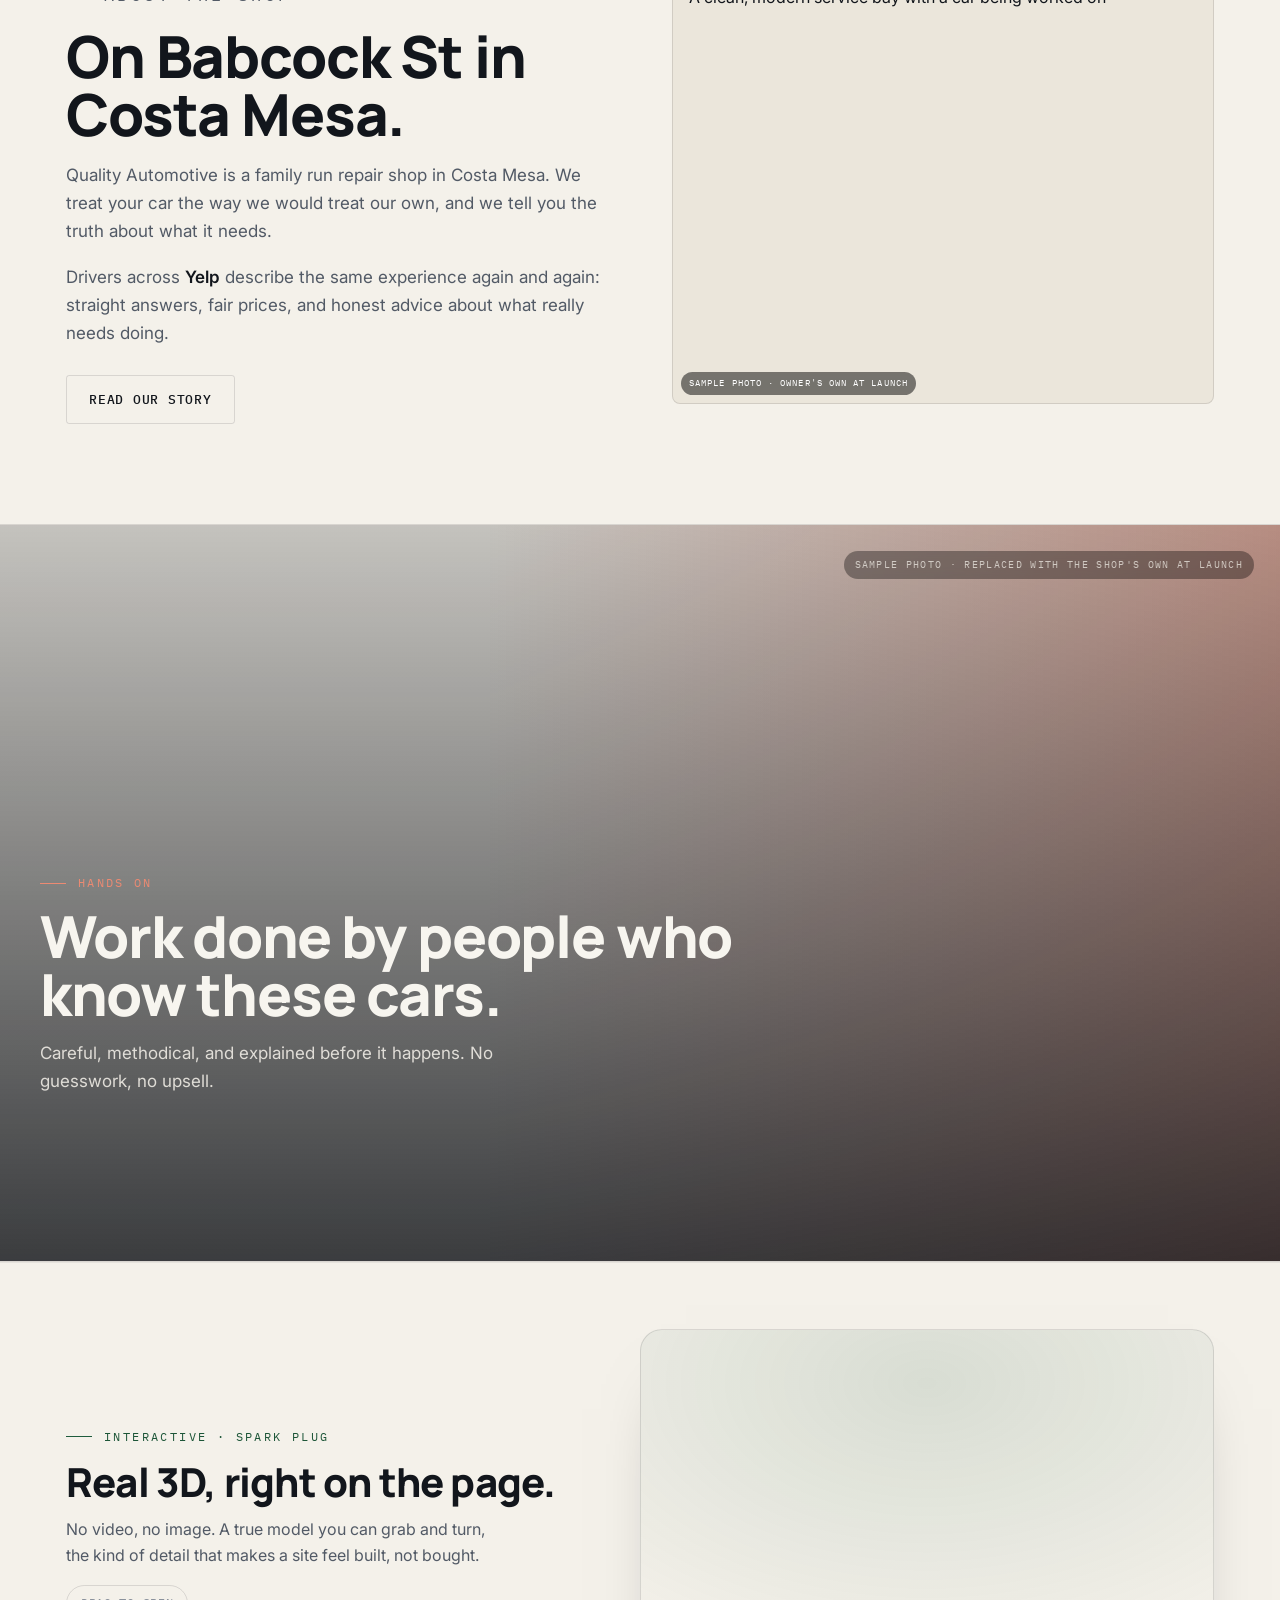
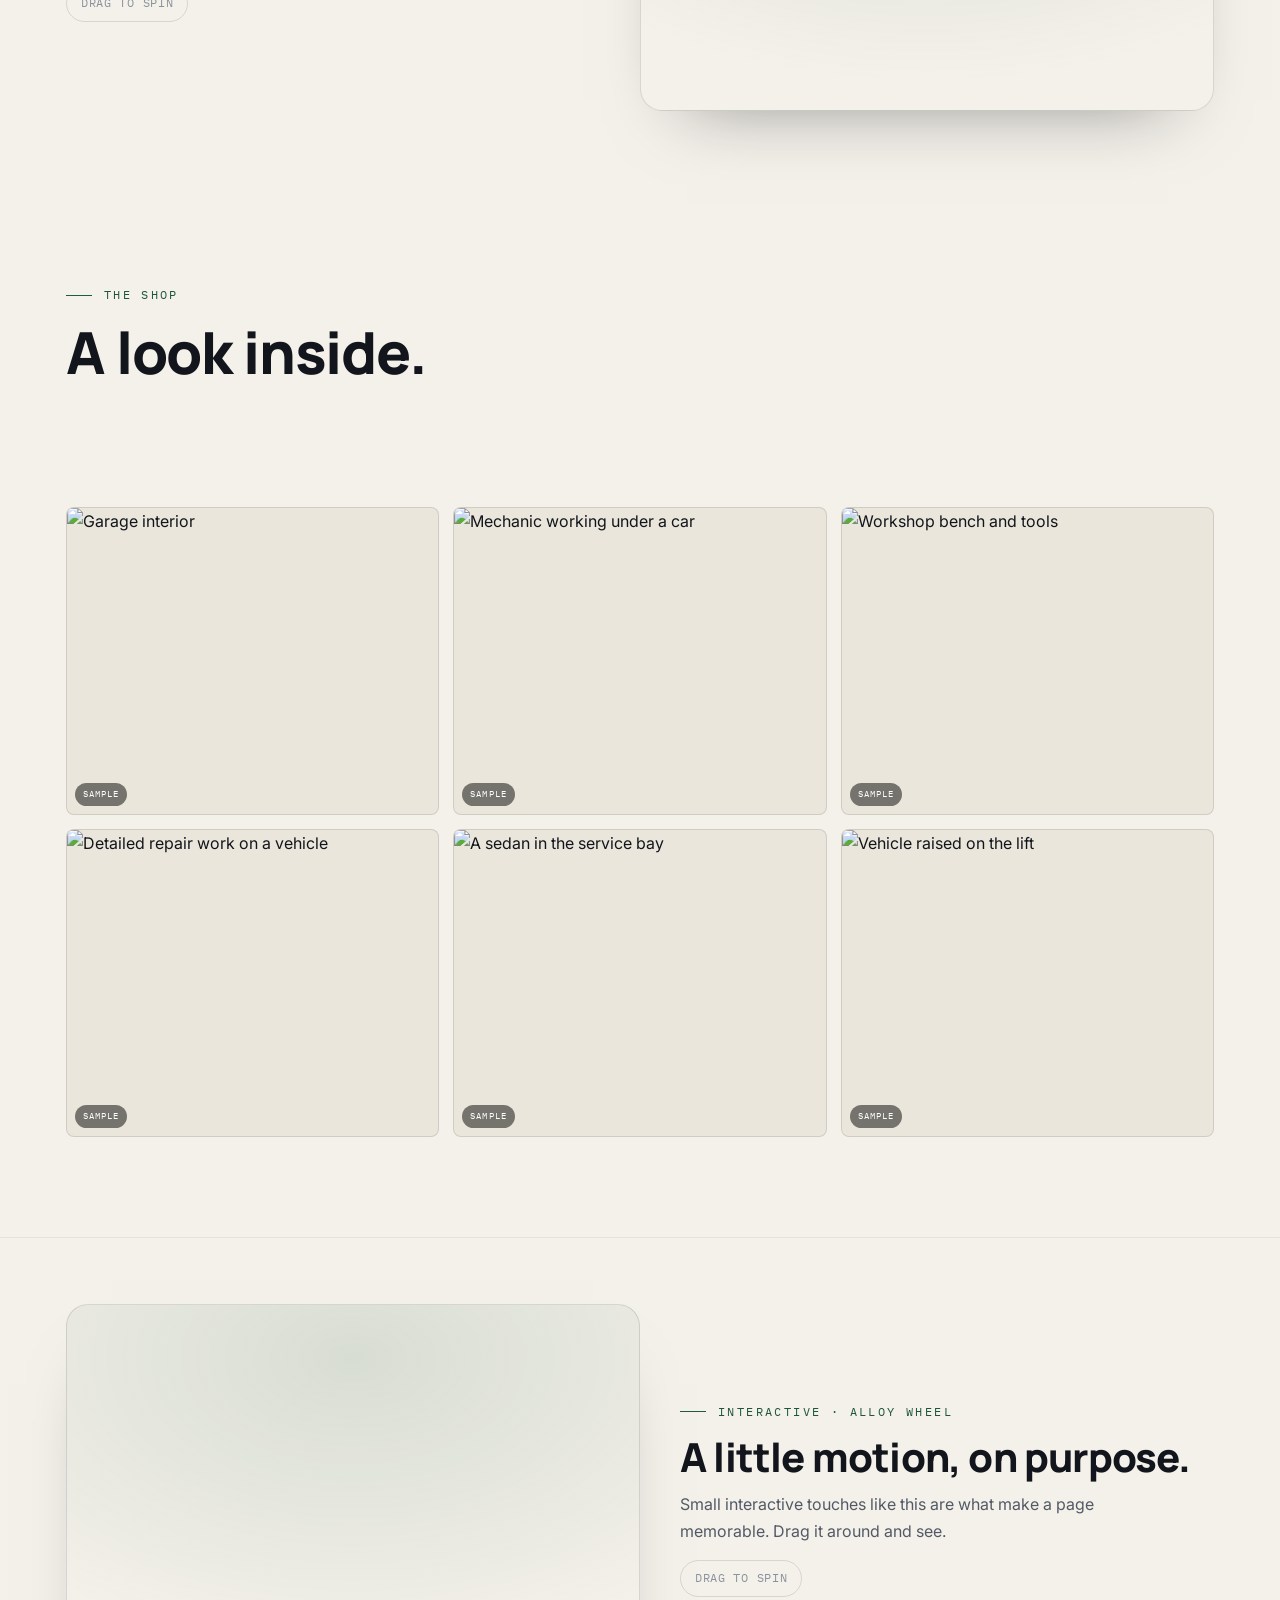
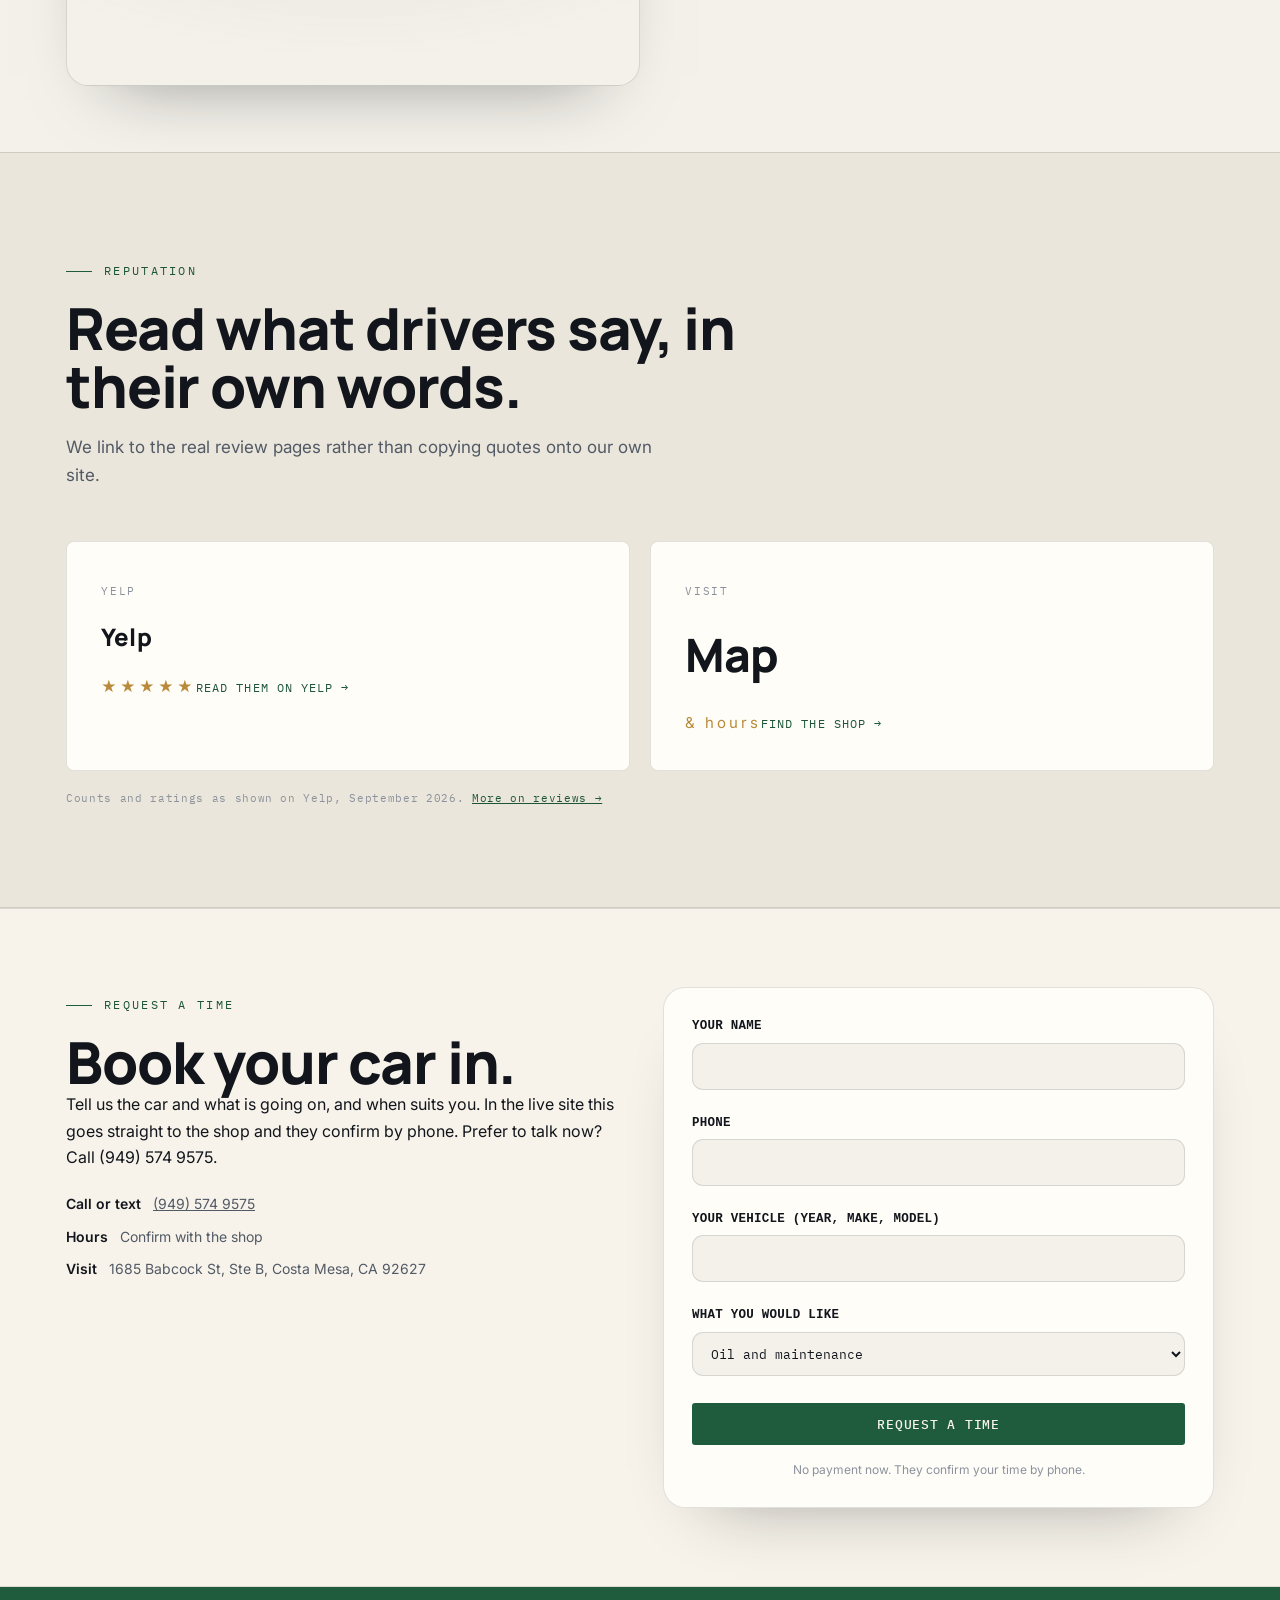
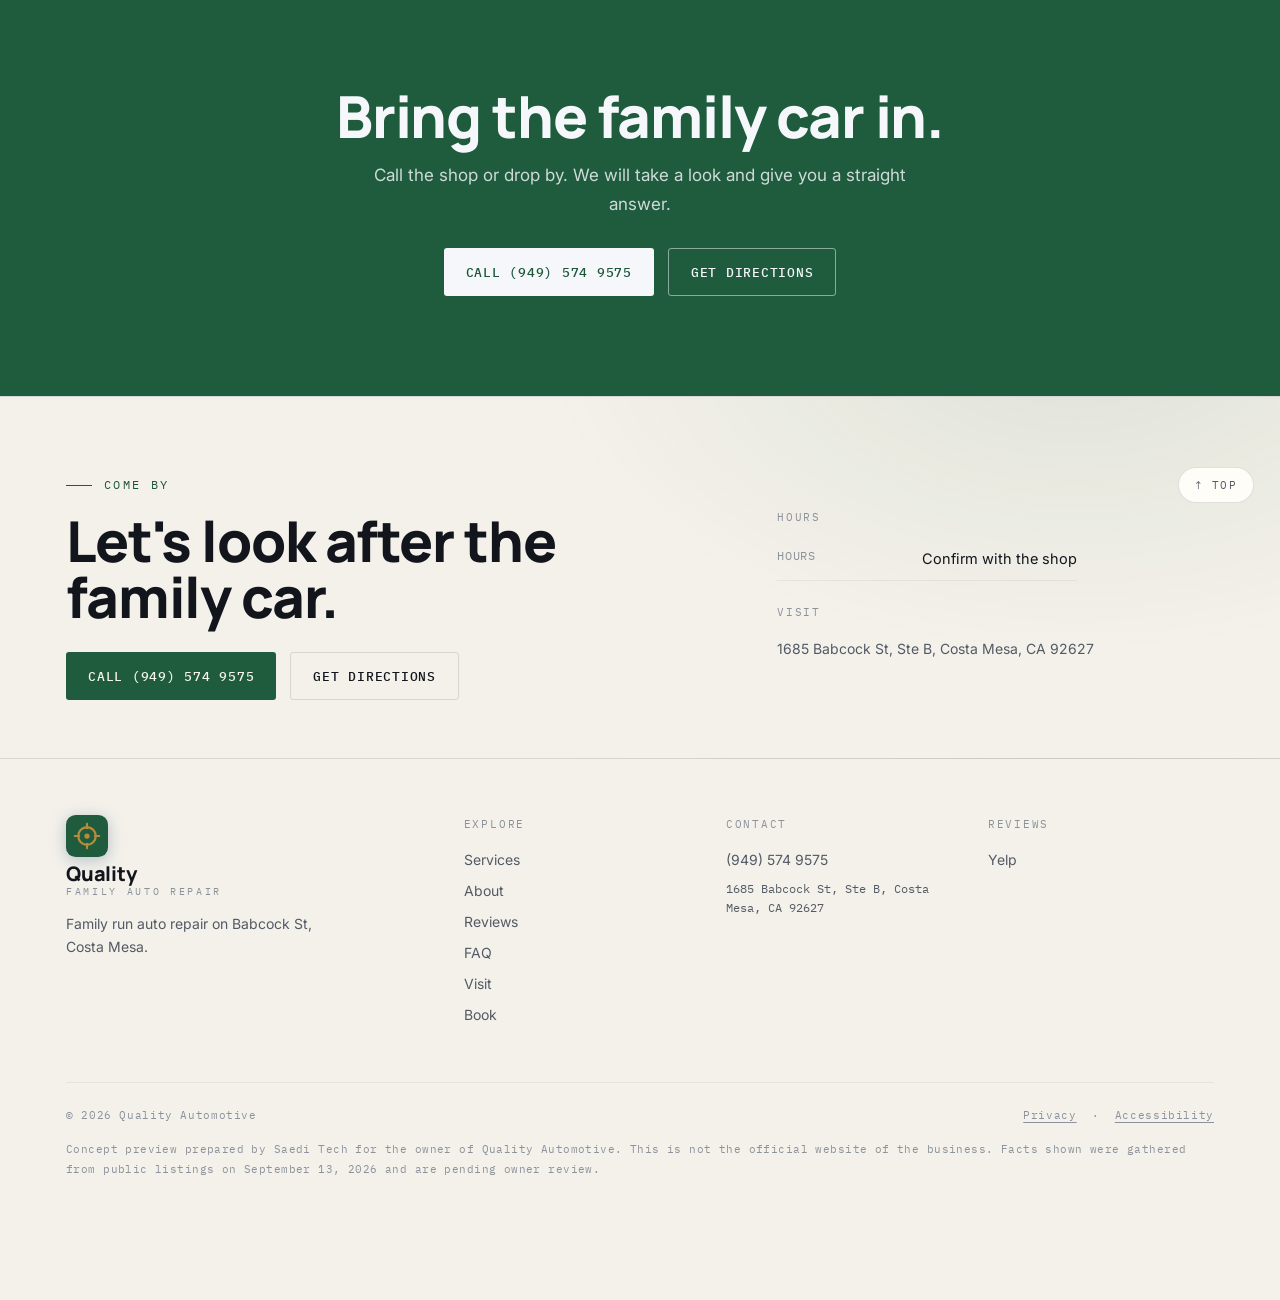
==== commit ca9e9b62: "Fix 3D hero loading, page reveal, spread 3D across page, unique heroes, correct photos Co-Authored-B" ====
--- a/index.html
+++ b/index.html
@@ -57,7 +57,7 @@
         <p class="lede">A family run auto shop on Babcock St in Costa Mesa. The kind of place you send your family to: careful work, fair prices, and the truth about what your car needs.</p>
         <div class="cta">
           <a class="btn btn-fill" href="tel:+19495749575">Call (949) 574 9575</a>
-          <a class="btn btn-line" href="visit.html">Get directions</a>
+          <a class="btn btn-line" href="#book">Request a time</a>
         </div>
         <div class="chips" aria-label="What we do"><span class="chip">Oil change</span><span class="chip">Brakes</span><span class="chip">Factory service</span><span class="chip">A/C</span><span class="chip">Diagnostics</span></div>
       </div>
@@ -247,6 +247,25 @@
   </div>
 </section>
 
+<section id="book" class="bookband">
+  <div class="wrap bookgrid">
+    <div class="bookcopy">
+      <p class="kick up">Request a time</p>
+      <h2 class="up">Book your car in.</h2>
+      <p class="up">Tell us the car and what is going on, and when suits you. In the live site this goes straight to the shop and they confirm by phone. Prefer to talk now? Call (949) 574 9575.</p>
+      <div class="bookfacts up"><span><b>Call or text</b> &nbsp; <a href="tel:+19495749575">(949) 574 9575</a></span><span><b>Hours</b> &nbsp; Confirm with the shop</span><span><b>Visit</b> &nbsp; 1685 Babcock St, Ste B, Costa Mesa, CA 92627</span></div>
+    </div>
+    <form id="bookform" class="bookform up" novalidate>
+      <input type="text" id="f-web" class="hp" tabindex="-1" autocomplete="off" aria-hidden="true" placeholder="Leave blank">
+      <label>Your name<input id="f-name" type="text" autocomplete="name" required></label>
+      <label>Phone<input id="f-phone" type="tel" autocomplete="tel" required></label>
+      <label>Your vehicle (year, make, model)<input id="f-car" type="text" required></label>
+      <label>What you would like<select id="f-svc"><option>Oil and maintenance</option><option>Brakes</option><option>Check engine or diagnostics</option><option>Smog check</option><option>Exhaust or muffler</option><option>Other repair</option></select></label>
+      <button class="btn btn-fill" type="submit">Request a time</button>
+      <p class="bookmini">No payment now. They confirm your time by phone.</p>
+    </form>
+  </div>
+</section>
 <section class="ctaband">
   <div class="wrap">
     <h2 class="up">Bring the family car in.</h2>
@@ -268,7 +287,7 @@
         <a class="logo" href="index.html" aria-label="Quality Automotive, home"><svg class="emblem" viewBox="0 0 48 48" aria-hidden="true"><rect width="48" height="48" rx="11" fill="var(--indigo)"/><circle cx="24" cy="24" r="10" fill="none" stroke="var(--shu)" stroke-width="2.6"/><circle cx="24" cy="24" r="3" fill="var(--shu)"/><g stroke="var(--shu)" stroke-width="2.4" stroke-linecap="round"><path d="M24 10v5M24 33v5M10 24h5M33 24h5"/></g></svg><span class="wm"><span class="n">Quality</span><span class="s">Family Auto Repair</span></span></a>
         <p>Family run auto repair on Babcock St, Costa Mesa.</p>
       </div>
-      <div class="fcol"><p class="ft">Explore</p><a href="services.html">Services</a><a href="about.html">About</a><a href="reviews.html">Reviews</a><a href="faq.html">FAQ</a><a href="visit.html">Visit</a></div>
+      <div class="fcol"><p class="ft">Explore</p><a href="services.html">Services</a><a href="about.html">About</a><a href="reviews.html">Reviews</a><a href="faq.html">FAQ</a><a href="visit.html">Visit</a><a href="index.html#book">Book</a></div>
       <div class="fcol"><p class="ft">Contact</p><a href="tel:+19495749575">(949) 574 9575</a><p class="mono" style="font-size:12px">1685 Babcock St, Ste B, Costa Mesa, CA 92627</p></div>
       <div class="fcol"><p class="ft">Reviews</p><a href="https://www.yelp.com/biz/quality-automotive-costa-mesa" target="_blank" rel="noopener">Yelp</a></div>
     </div>
--- a/assets/site.css
+++ b/assets/site.css
@@ -395,3 +395,20 @@
 .obj3dband .o3b-copy p{color:var(--muted);max-width:42ch;margin-bottom:16px}
 .obj3dband .o3b-copy .drag{display:inline-flex;align-items:center;gap:8px;font-family:'IBM Plex Mono',monospace;font-size:11.5px;letter-spacing:.06em;text-transform:uppercase;color:var(--faint);border:1px solid var(--line);border-radius:40px;padding:8px 14px}
 @media(max-width:820px){.obj3dband{padding:44px 0}.obj3dband .o3b-art{order:0!important;flex-basis:100%}.obj3dband canvas.obj3d{height:300px}}
+
+/* ---- booking ---- */
+.bookband{padding:78px 0;background:var(--card2);border-top:1px solid var(--line);border-bottom:1px solid var(--line)}
+.bookband .bookgrid{display:grid;grid-template-columns:1fr 1fr;gap:46px;align-items:start}
+.bookband .bookfacts{margin-top:22px;display:flex;flex-direction:column;gap:9px;color:var(--muted);font-size:14px}
+.bookband .bookfacts b{color:var(--text);font-weight:600}
+.bookform{background:var(--card);border:1px solid var(--line);border-radius:22px;padding:28px;display:flex;flex-direction:column;gap:15px;box-shadow:0 34px 70px -48px rgba(15,20,26,.45);position:relative}
+.bookform label{display:flex;flex-direction:column;gap:6px;font-size:12.5px;font-weight:600;letter-spacing:.02em;color:var(--text)}
+.bookform input,.bookform select{font:inherit;font-weight:400;padding:12px 14px;border:1px solid var(--line);border-radius:11px;background:var(--bg);color:var(--text)}
+.bookform input:focus,.bookform select:focus{outline:2px solid var(--indigo);outline-offset:1px}
+.bookform .hp{position:absolute;left:-9999px;width:1px;height:1px;overflow:hidden}
+.bookform button{margin-top:4px}
+.bookform .bookmini{font-size:12px;color:var(--faint);margin:0;text-align:center}
+.form-done{text-align:center;padding:26px 10px}
+.form-done .ok{width:54px;height:54px;border-radius:50%;background:var(--indigo);color:var(--btn-tx);display:grid;place-items:center;font-size:27px;margin:0 auto 14px}
+.form-done h3{margin-bottom:8px}.form-done p{color:var(--muted);font-size:14px}
+@media(max-width:820px){.bookband .bookgrid{grid-template-columns:1fr;gap:28px}}
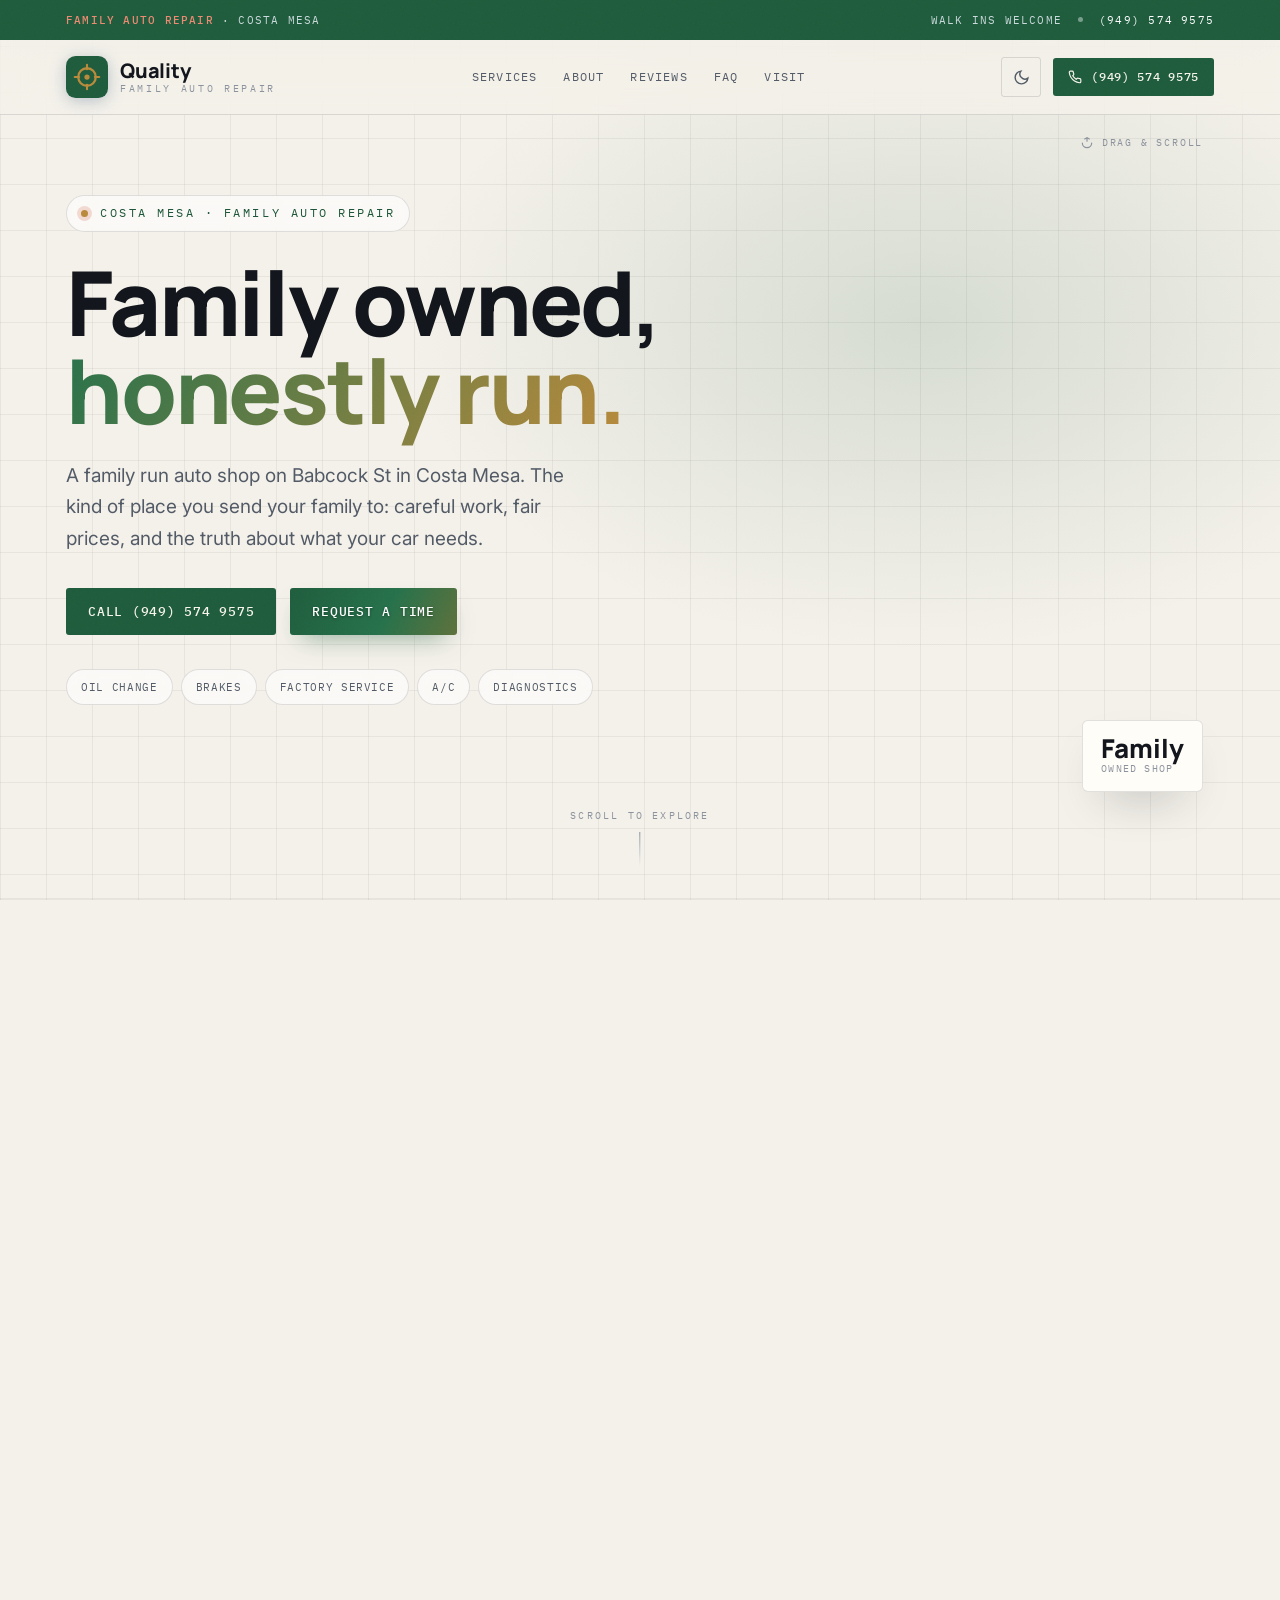
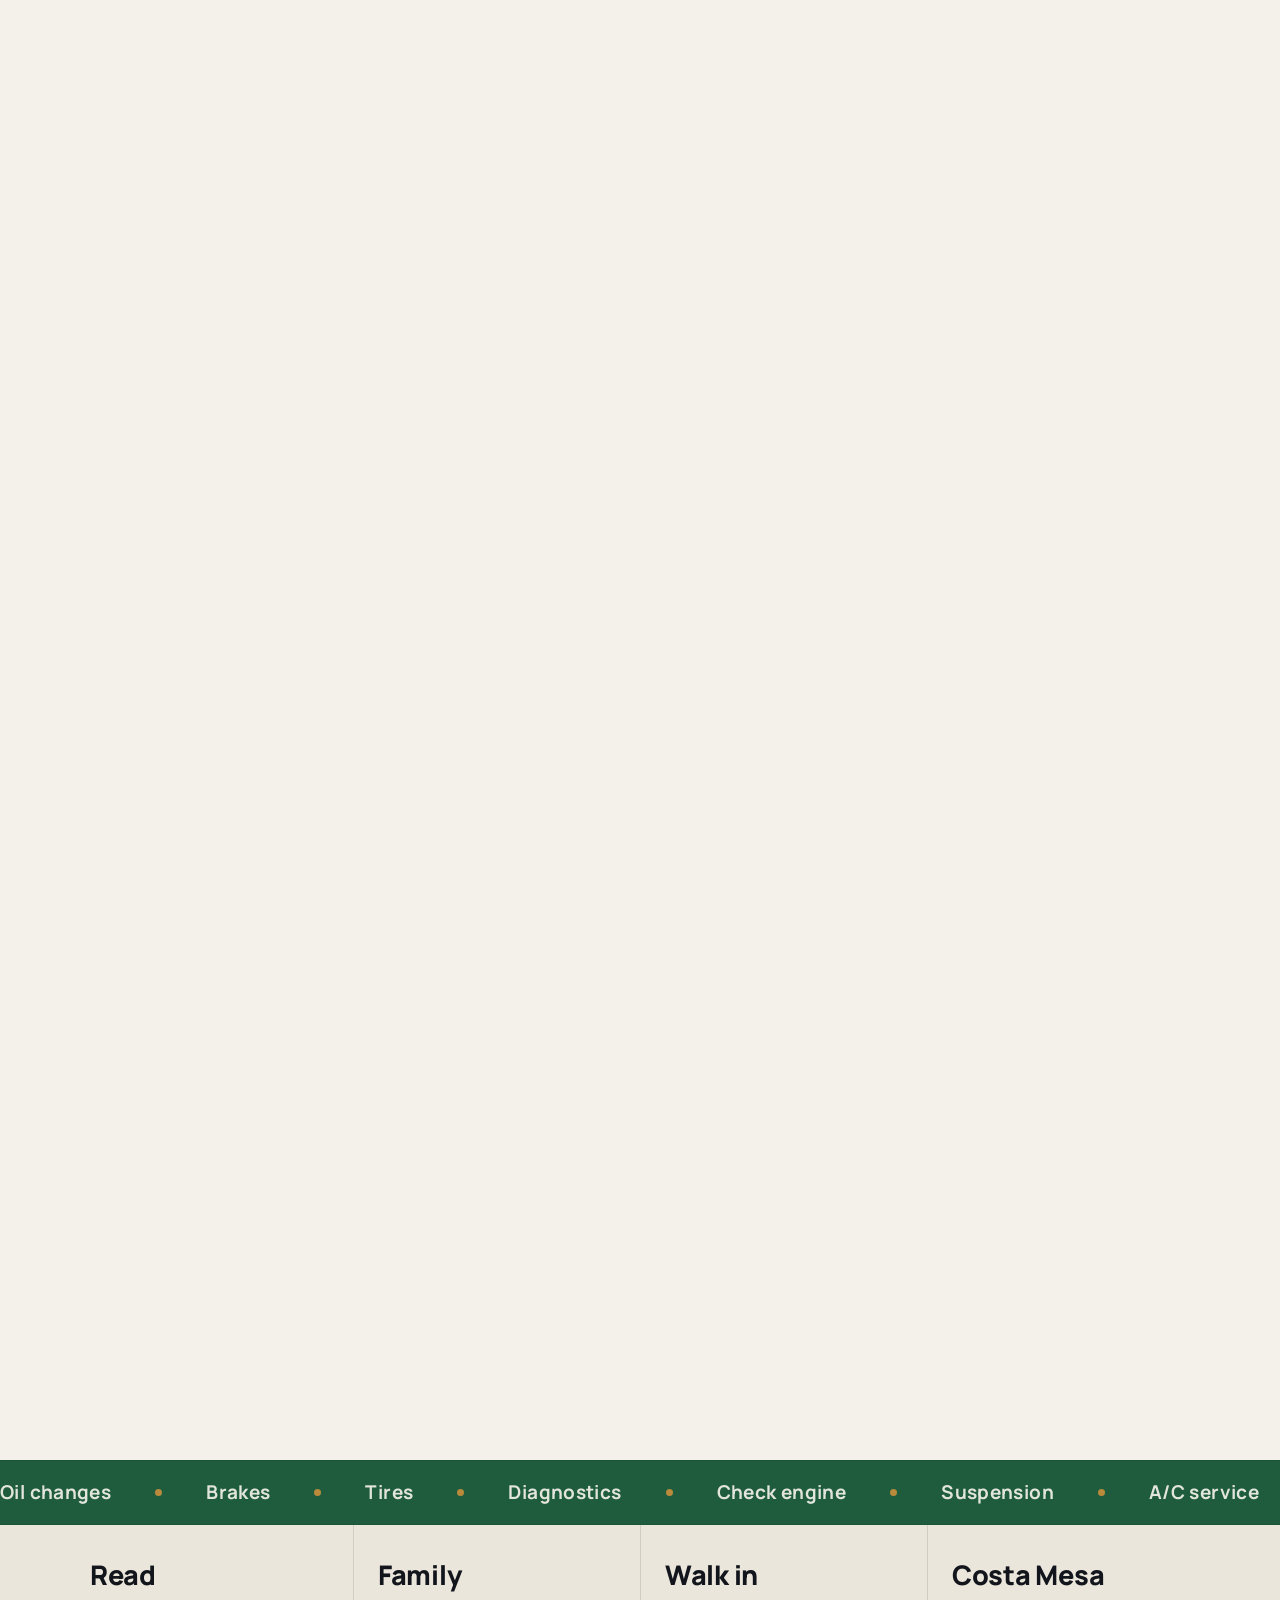
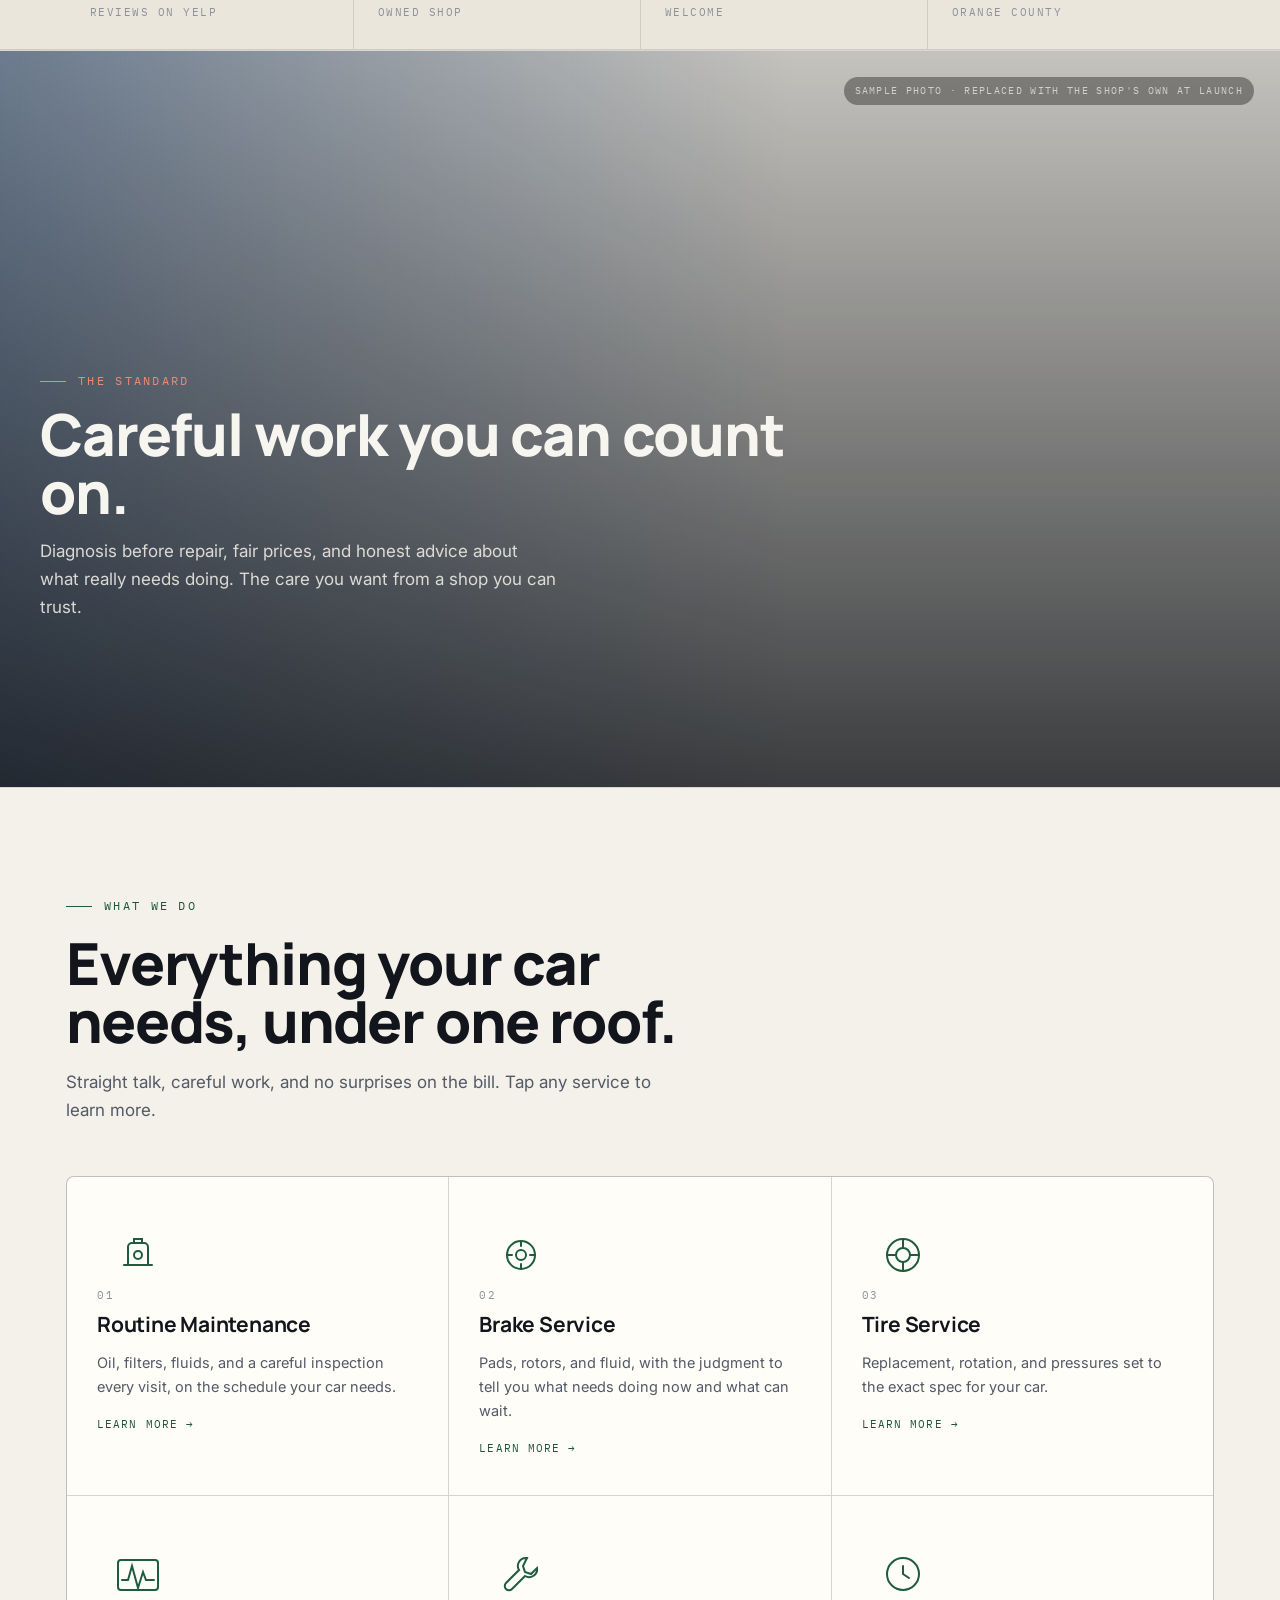
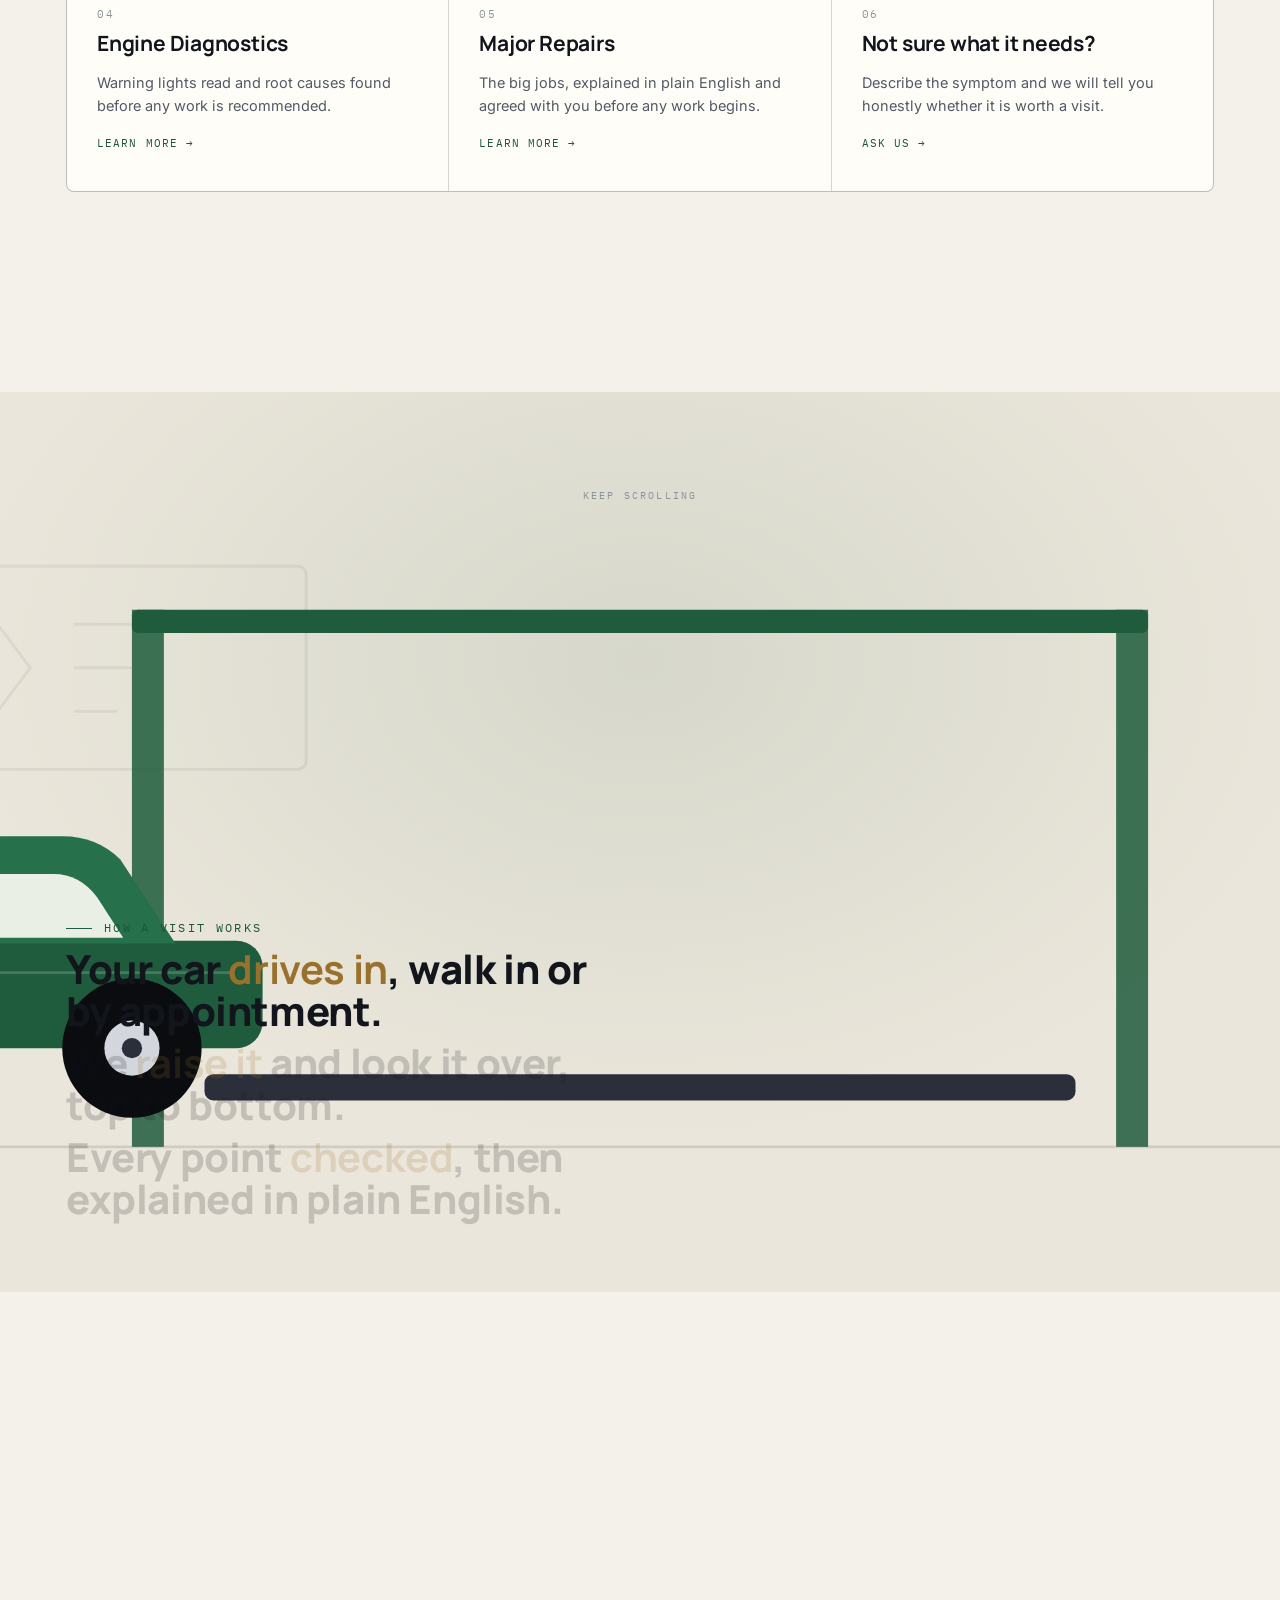
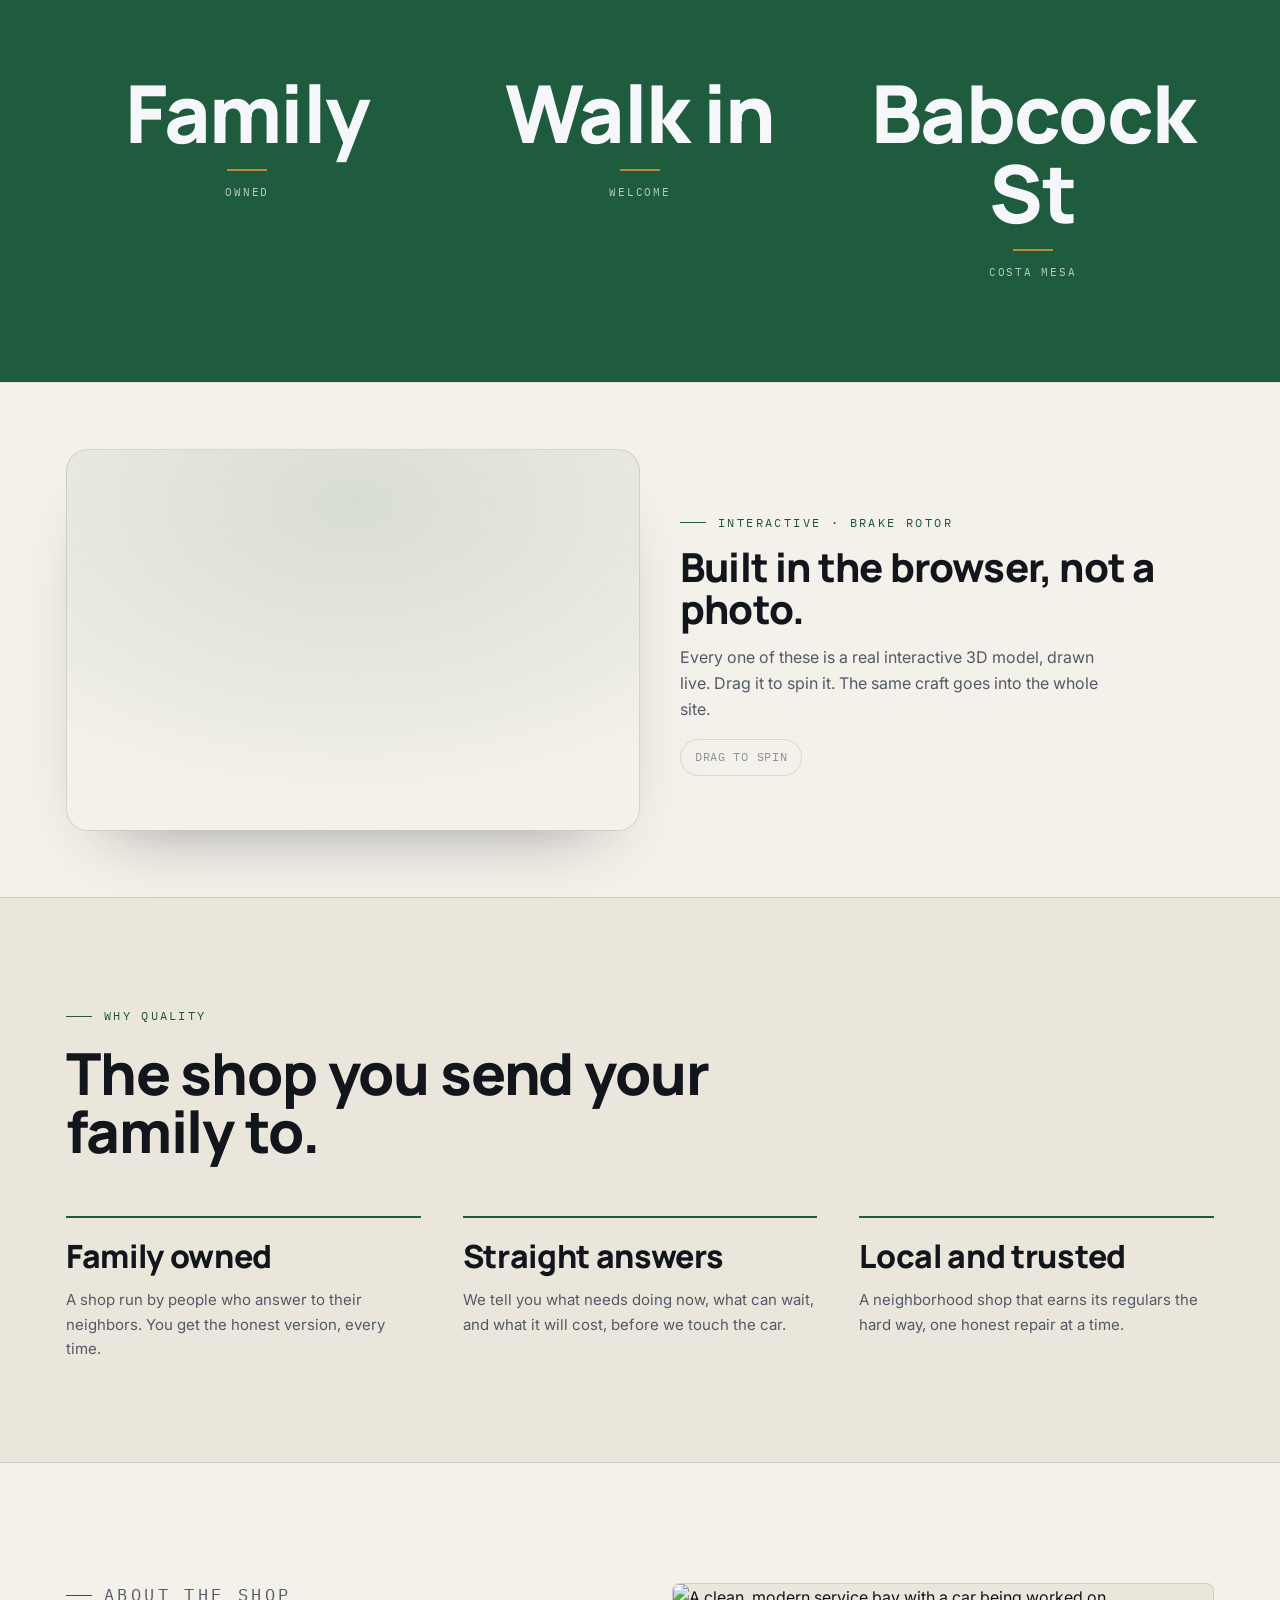
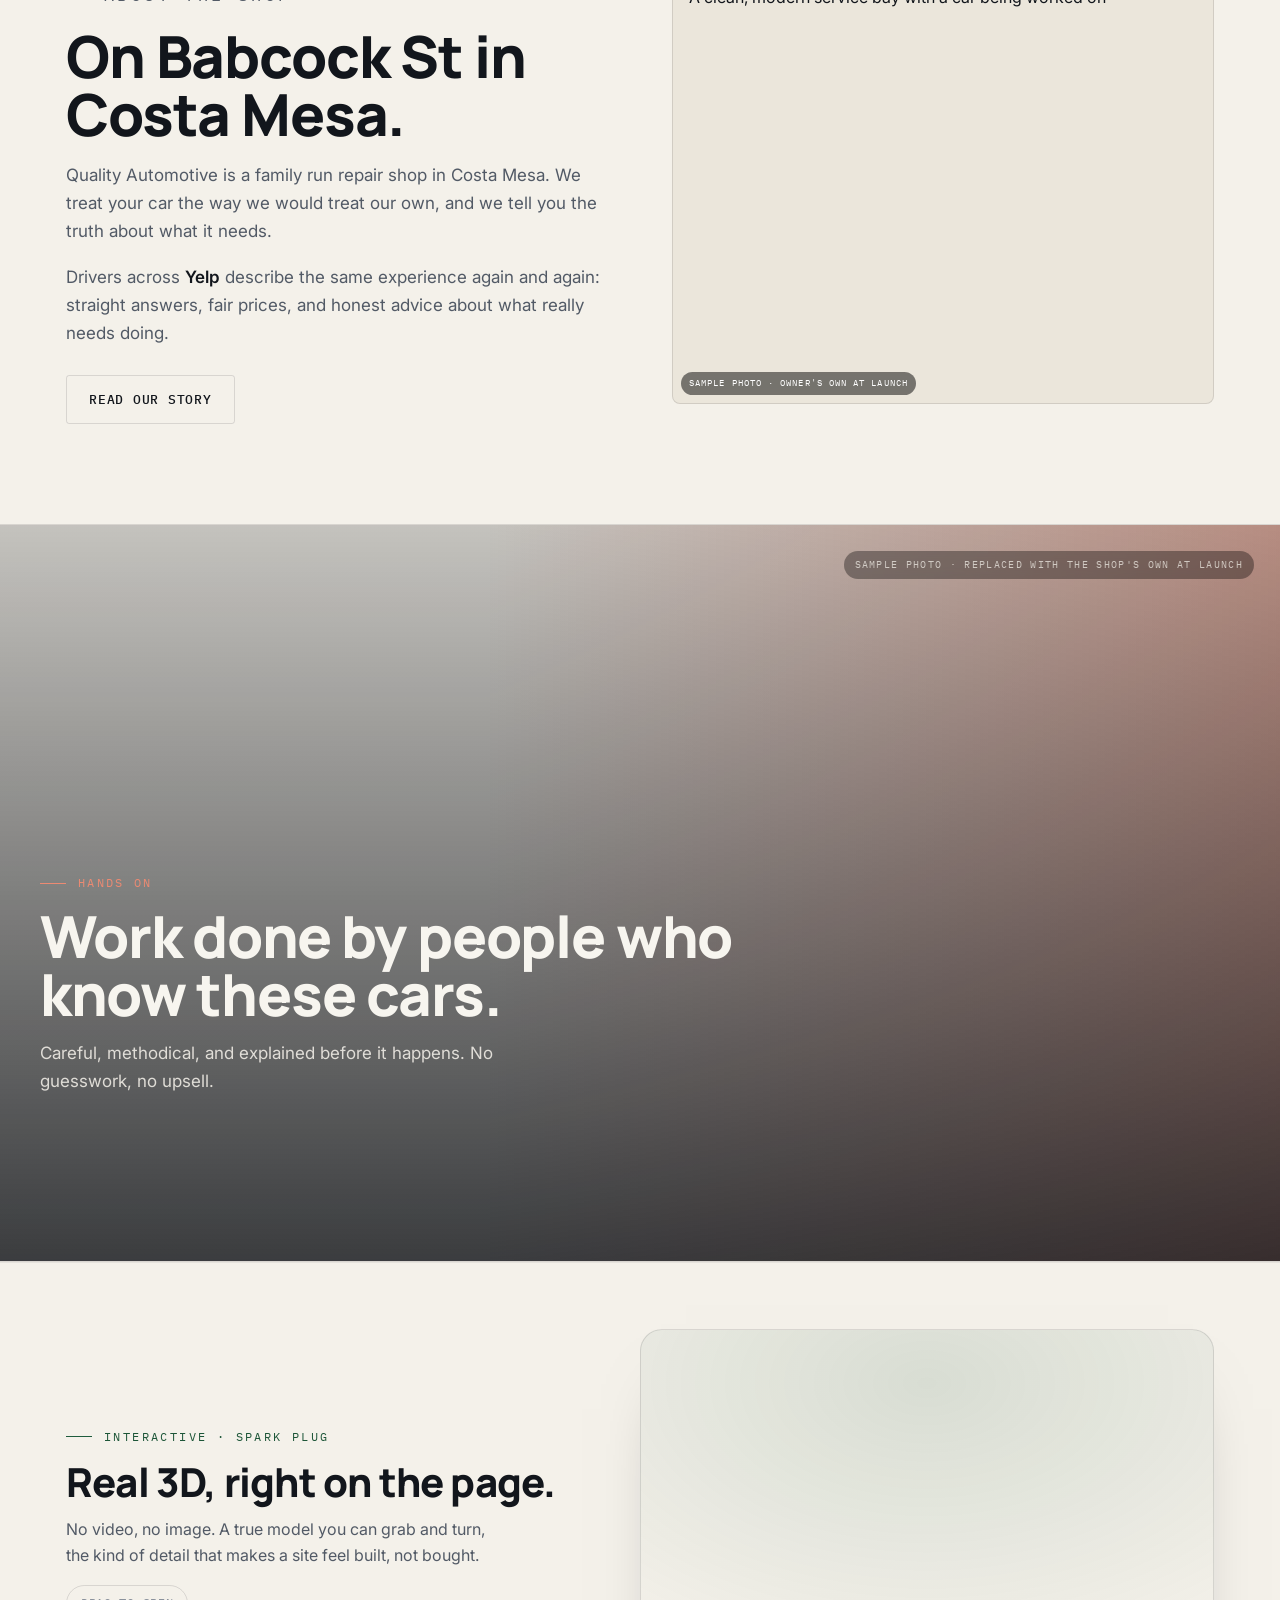
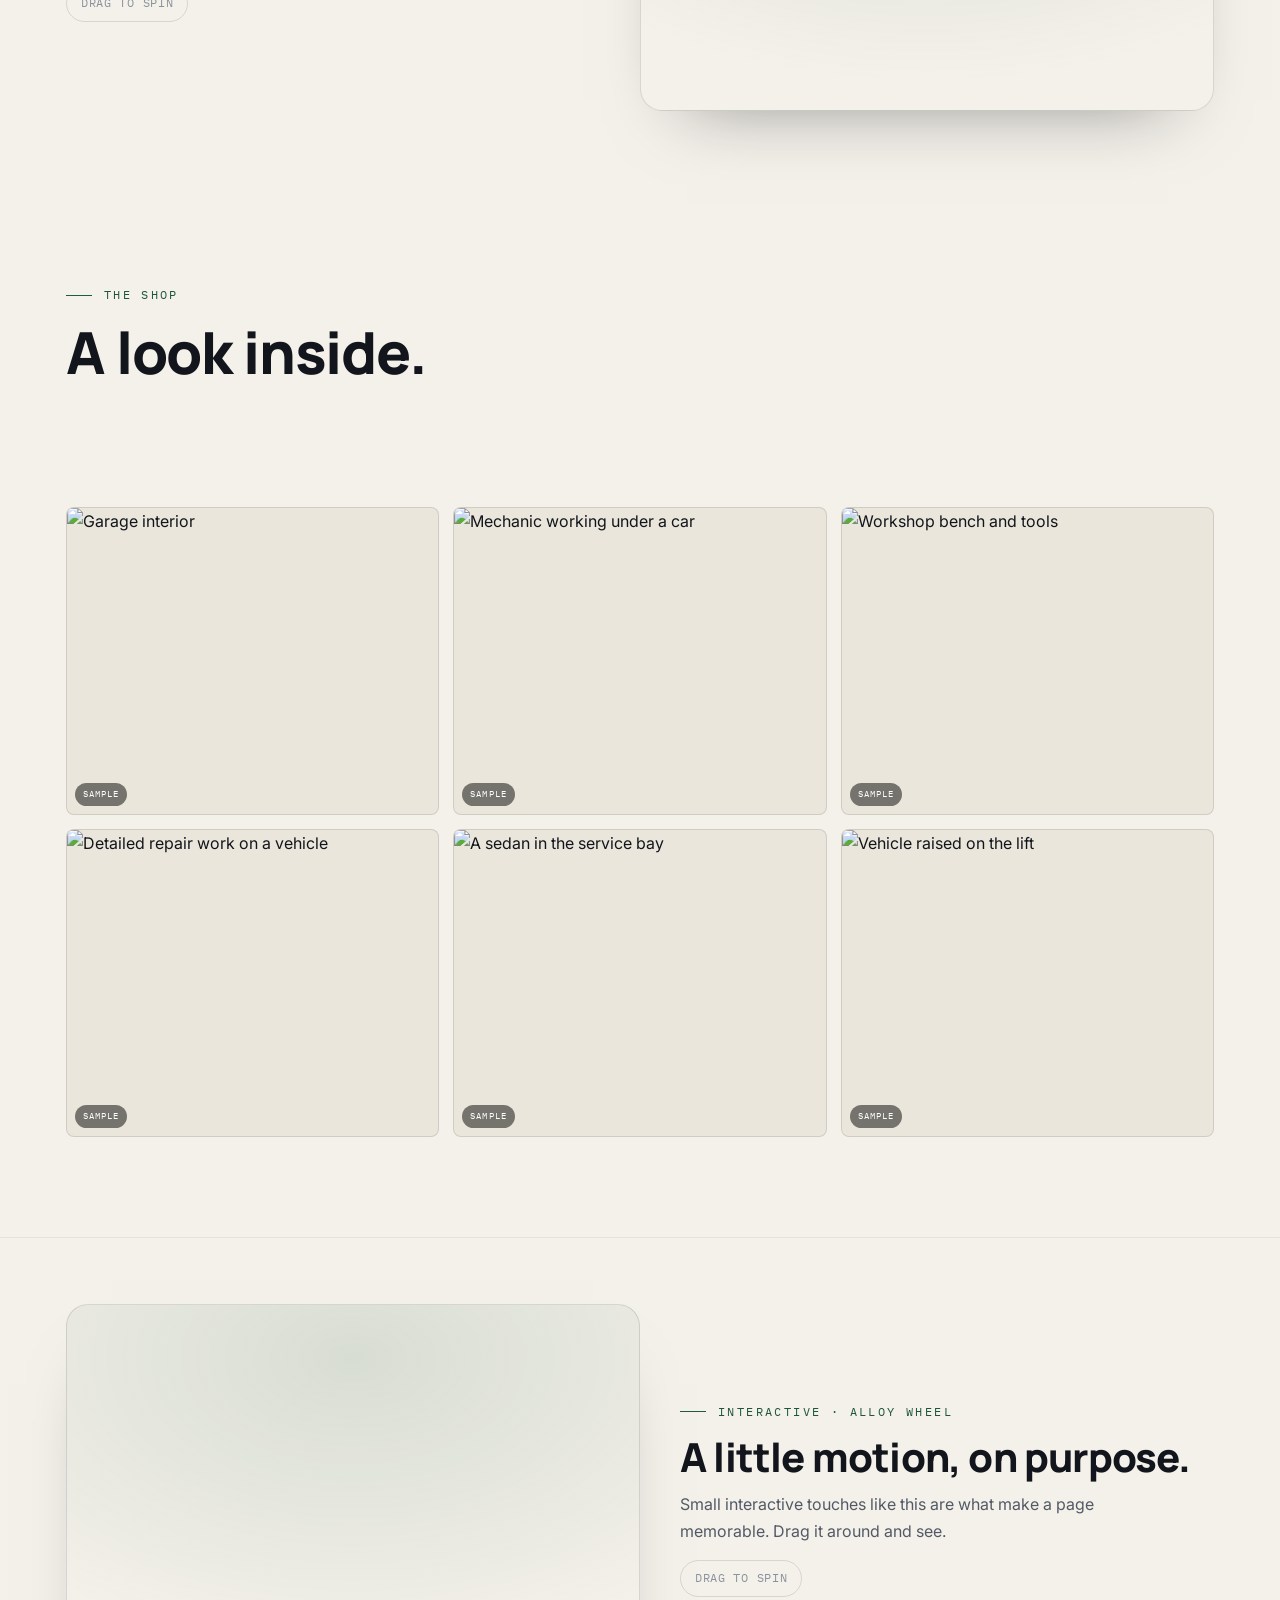
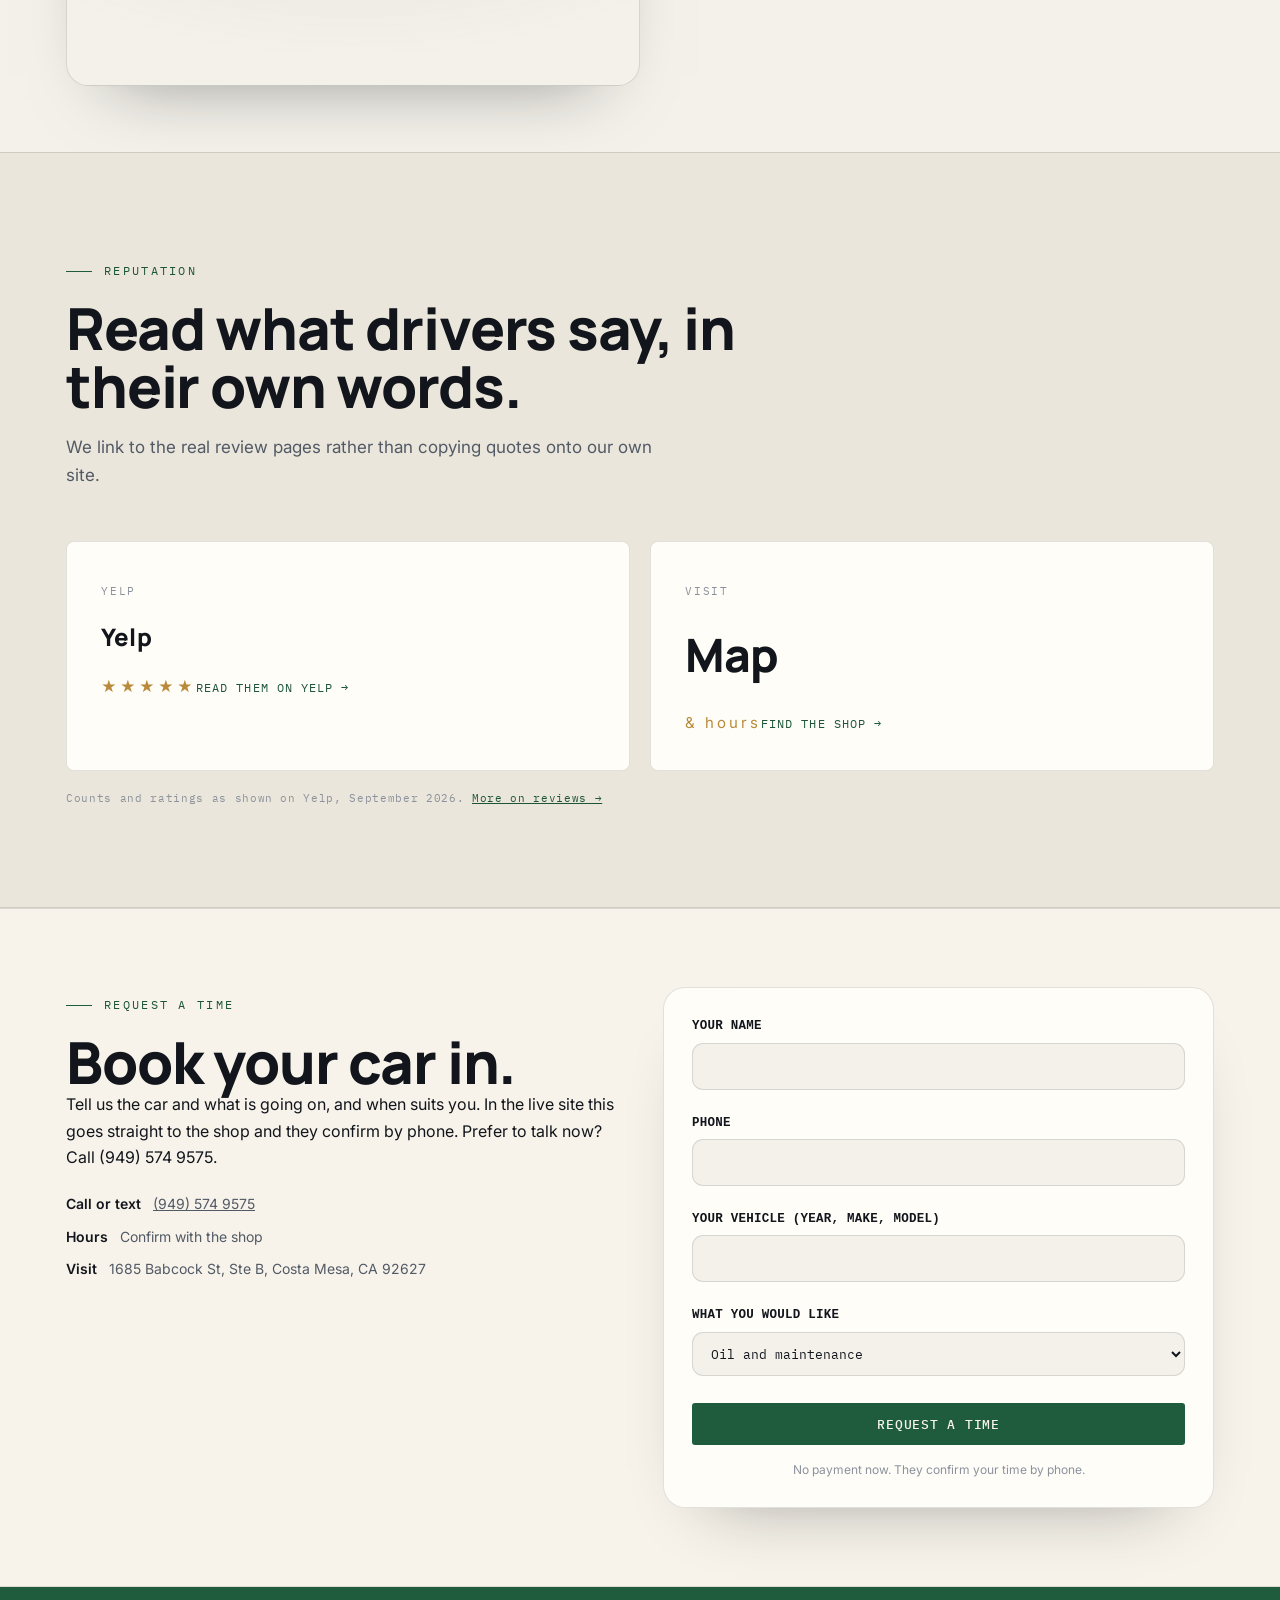
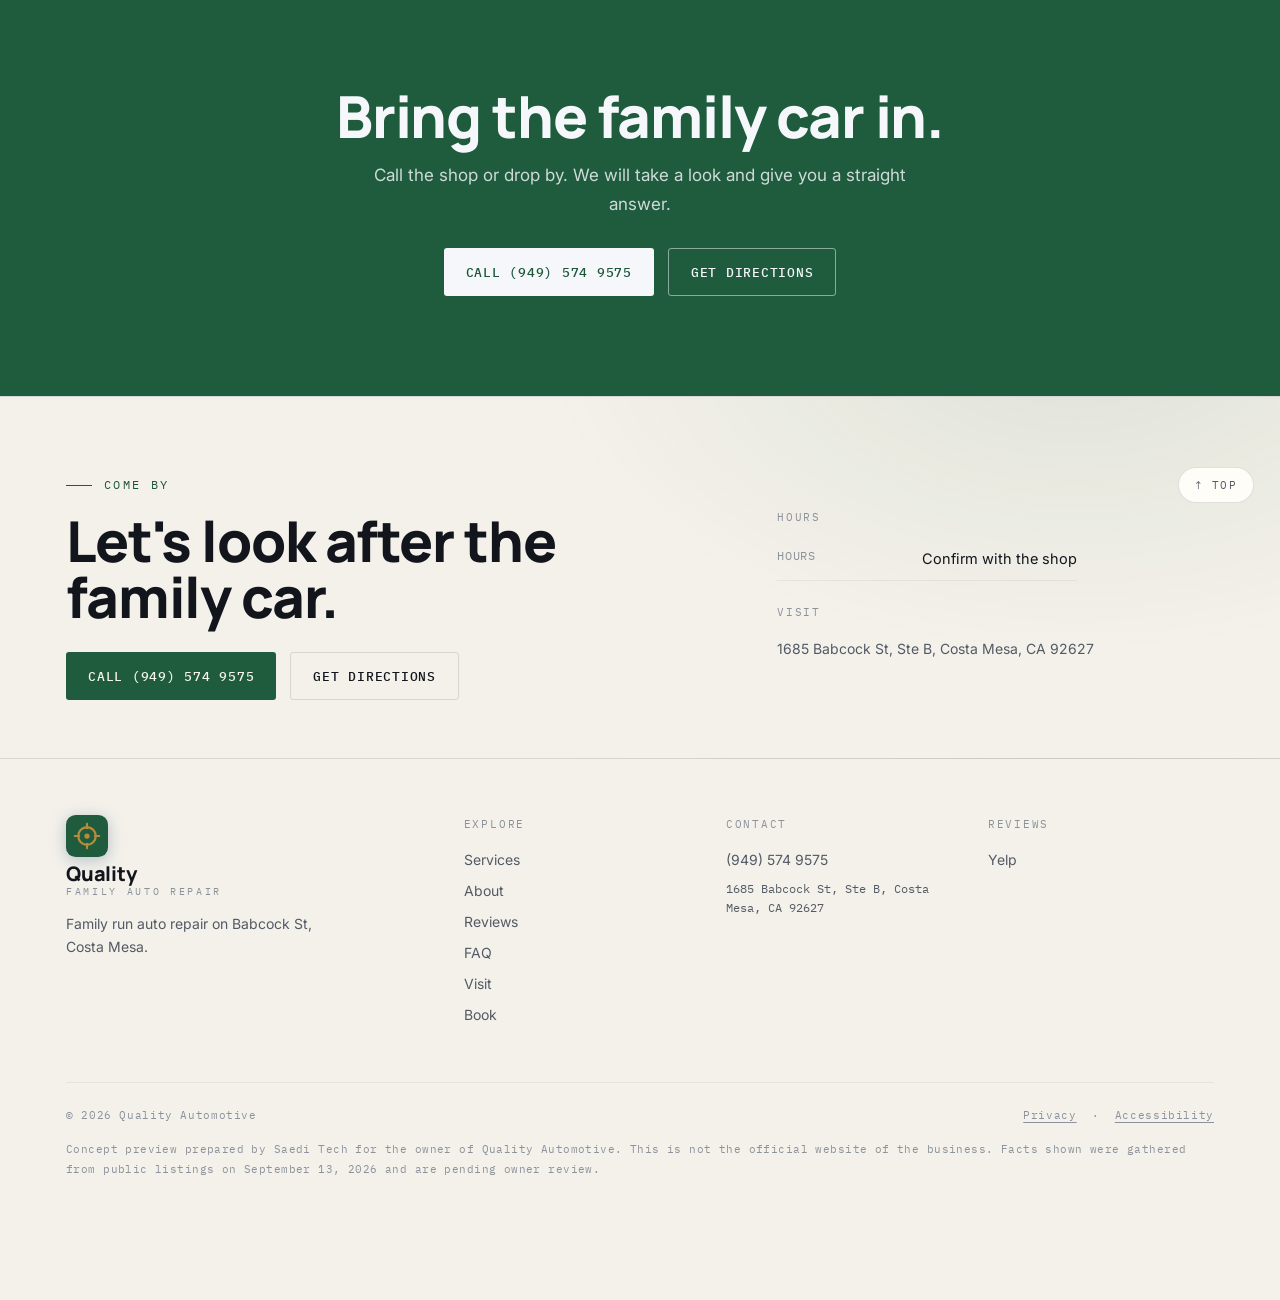
==== commit ffd129ff: "Fix 3D hero loading, page reveal, spread 3D across page, unique heroes, correct photos Co-Authored-B" ====
--- a/index.html
+++ b/index.html
@@ -57,7 +57,7 @@
         <p class="lede">A family run auto shop on Babcock St in Costa Mesa. The kind of place you send your family to: careful work, fair prices, and the truth about what your car needs.</p>
         <div class="cta">
           <a class="btn btn-fill" href="tel:+19495749575">Call (949) 574 9575</a>
-          <a class="btn btn-line" href="#book">Request a time</a>
+          <a class="btn btn-book" href="#book">Request a time</a>
         </div>
         <div class="chips" aria-label="What we do"><span class="chip">Oil change</span><span class="chip">Brakes</span><span class="chip">Factory service</span><span class="chip">A/C</span><span class="chip">Diagnostics</span></div>
       </div>
--- a/assets/site.css
+++ b/assets/site.css
@@ -412,3 +412,9 @@
 .form-done .ok{width:54px;height:54px;border-radius:50%;background:var(--indigo);color:var(--btn-tx);display:grid;place-items:center;font-size:27px;margin:0 auto 14px}
 .form-done h3{margin-bottom:8px}.form-done p{color:var(--muted);font-size:14px}
 @media(max-width:820px){.bookband .bookgrid{grid-template-columns:1fr;gap:28px}}
+
+/* ---- vibrant booking button (mix of both brand colors) ---- */
+.btn-book{background:linear-gradient(115deg,var(--indigo) 0%,var(--indigo-2) 40%,var(--shu-tx) 100%);color:#fff;border:none;background-size:150% 150%;background-position:0% 50%;text-shadow:0 1px 3px rgba(0,0,0,.38);box-shadow:0 12px 26px -12px color-mix(in srgb,var(--indigo) 55%,transparent);transition:background-position .55s var(--ease),transform .2s,box-shadow .3s,filter .3s}
+.btn-book:hover{background-position:100% 50%;transform:translateY(-1px);box-shadow:0 18px 32px -12px color-mix(in srgb,var(--indigo) 62%,transparent)}
+.btn-book:active{transform:translateY(0)}
+.navlinks a[href$="#book"],.navlinks a[href$="#book"]:hover{color:var(--shu-tx);font-weight:600}
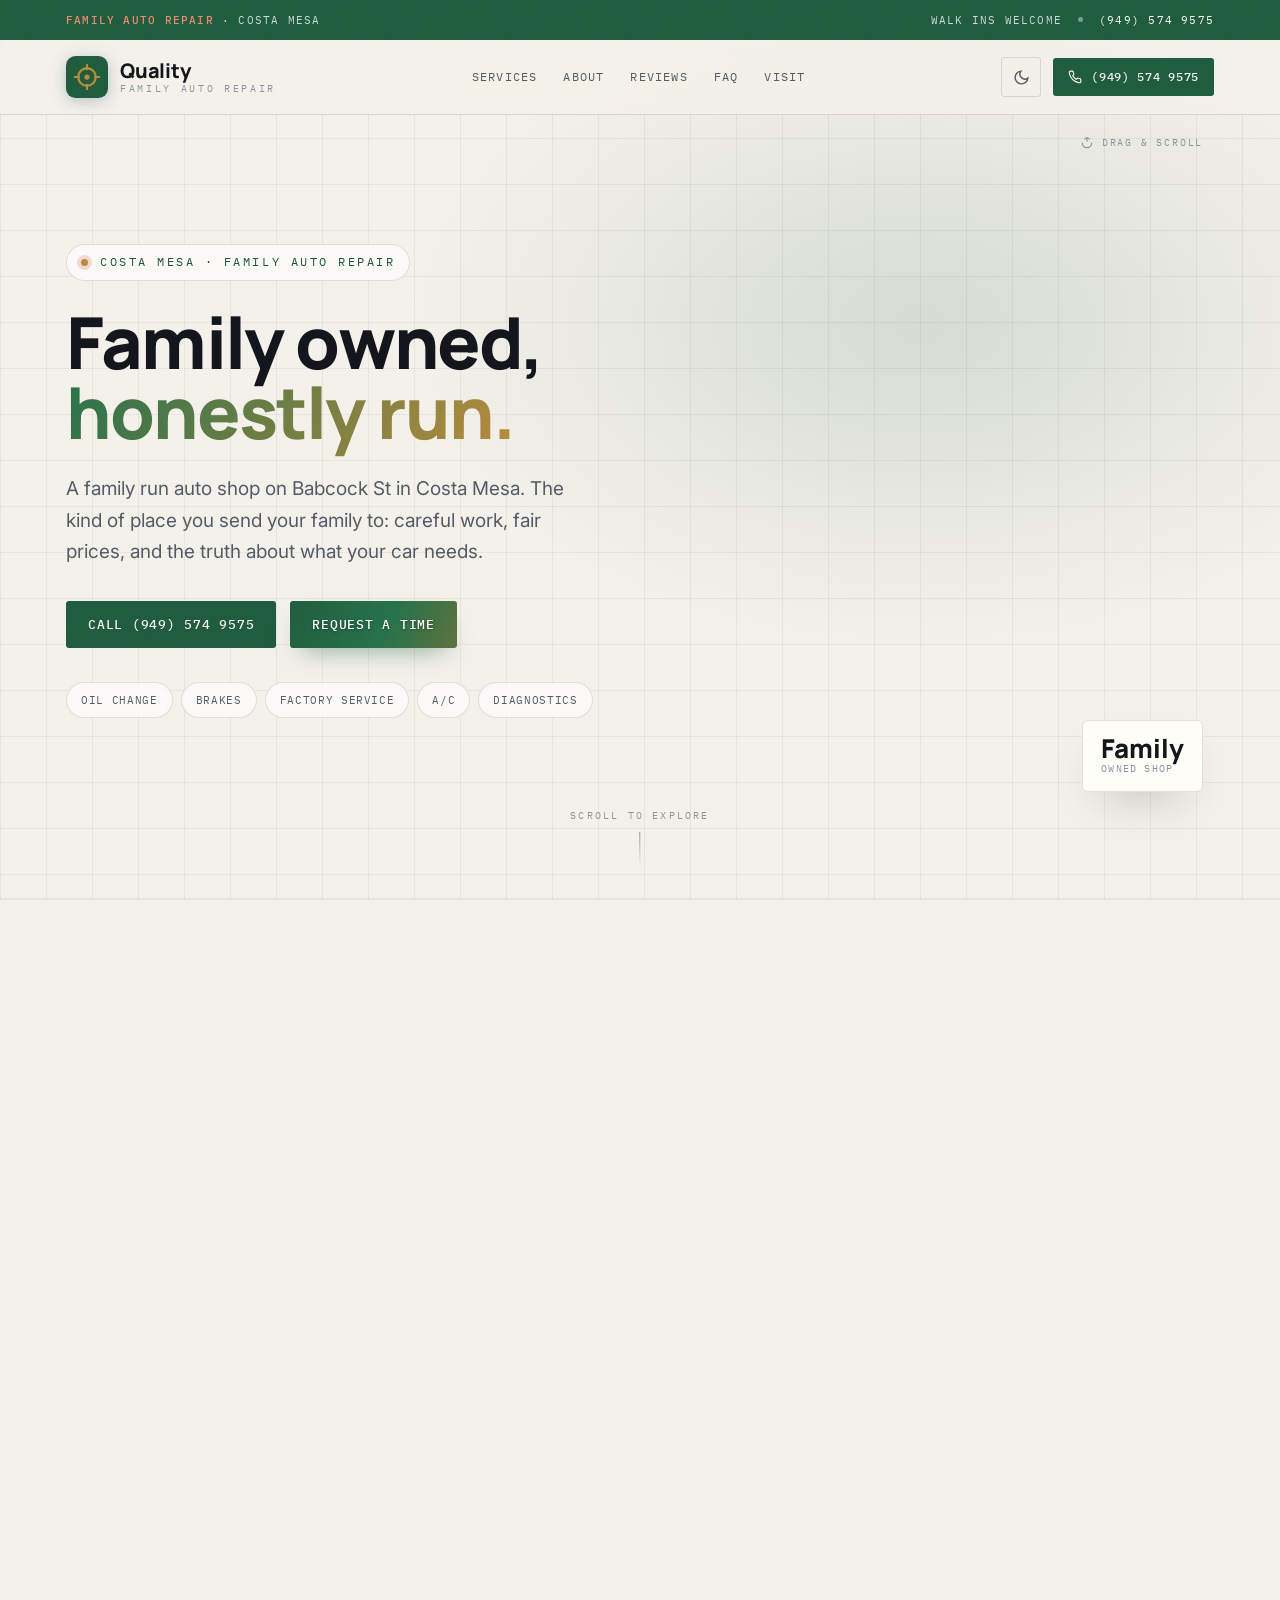
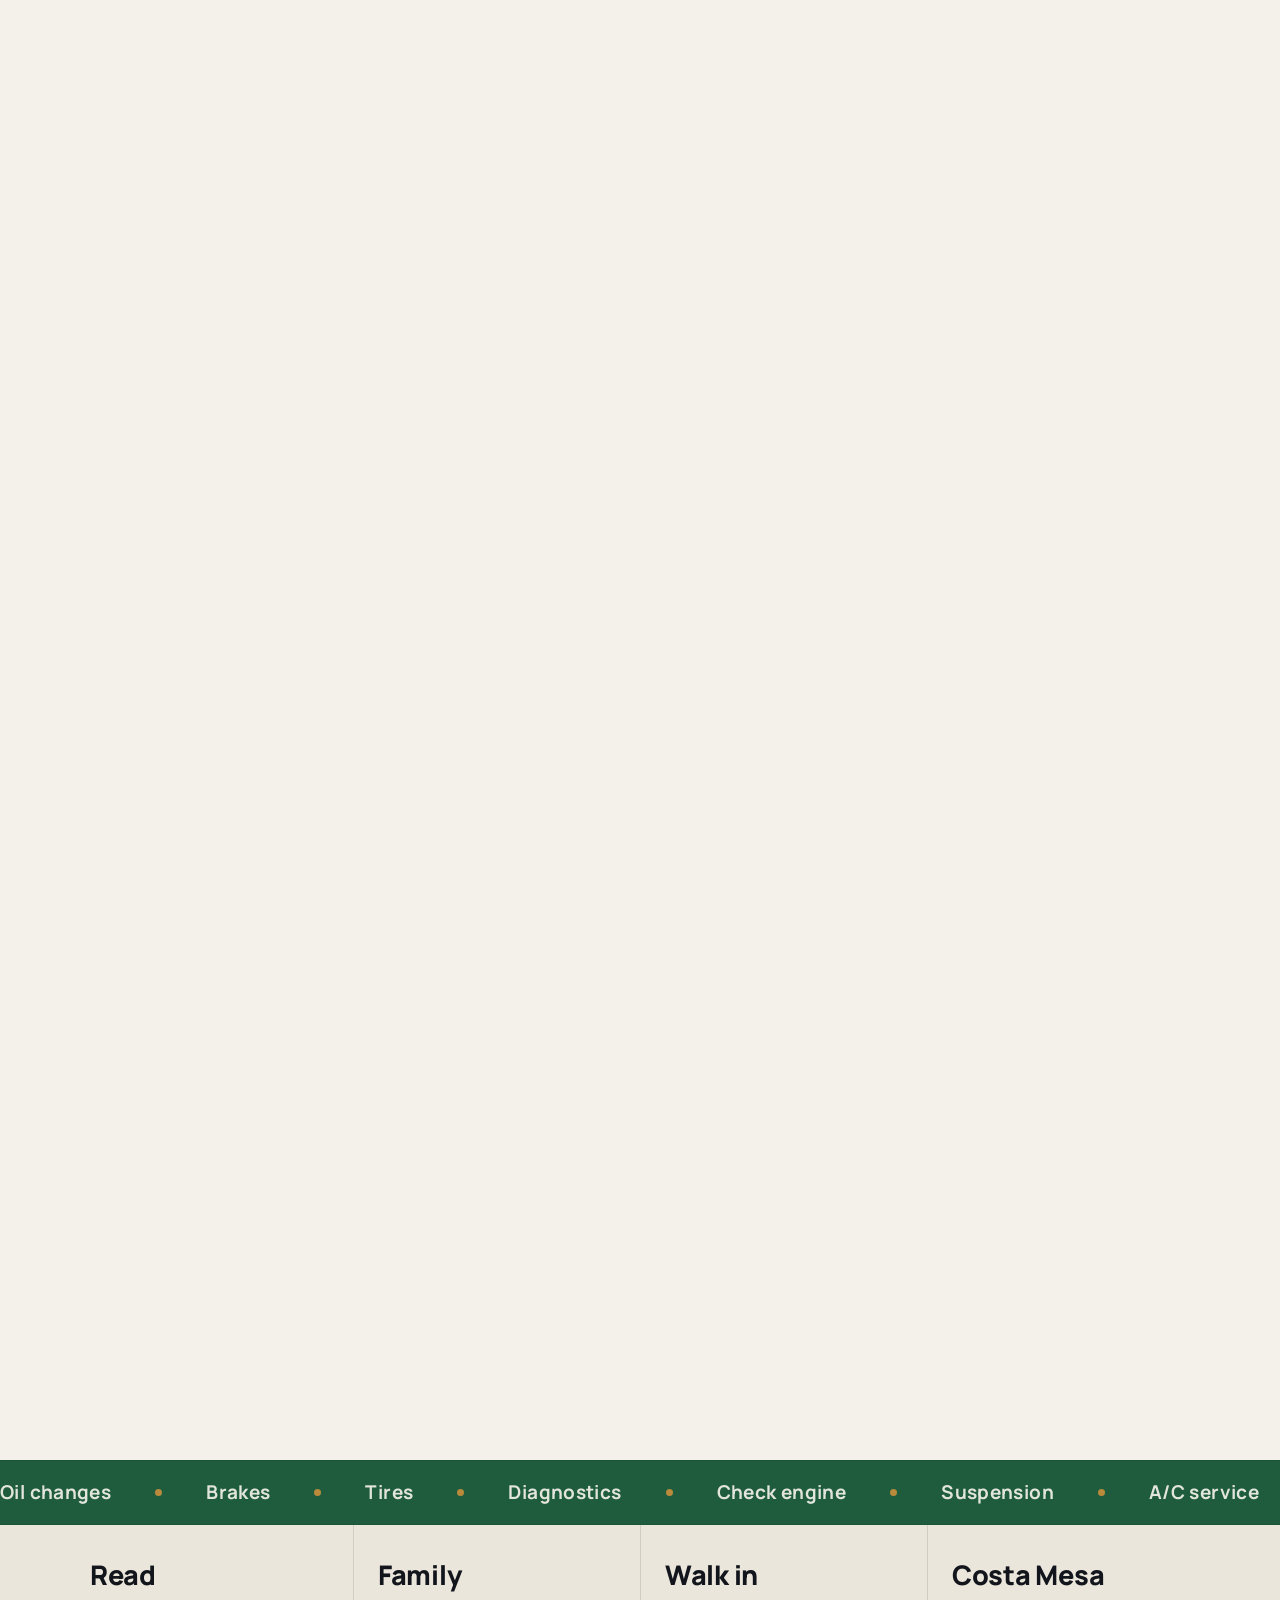
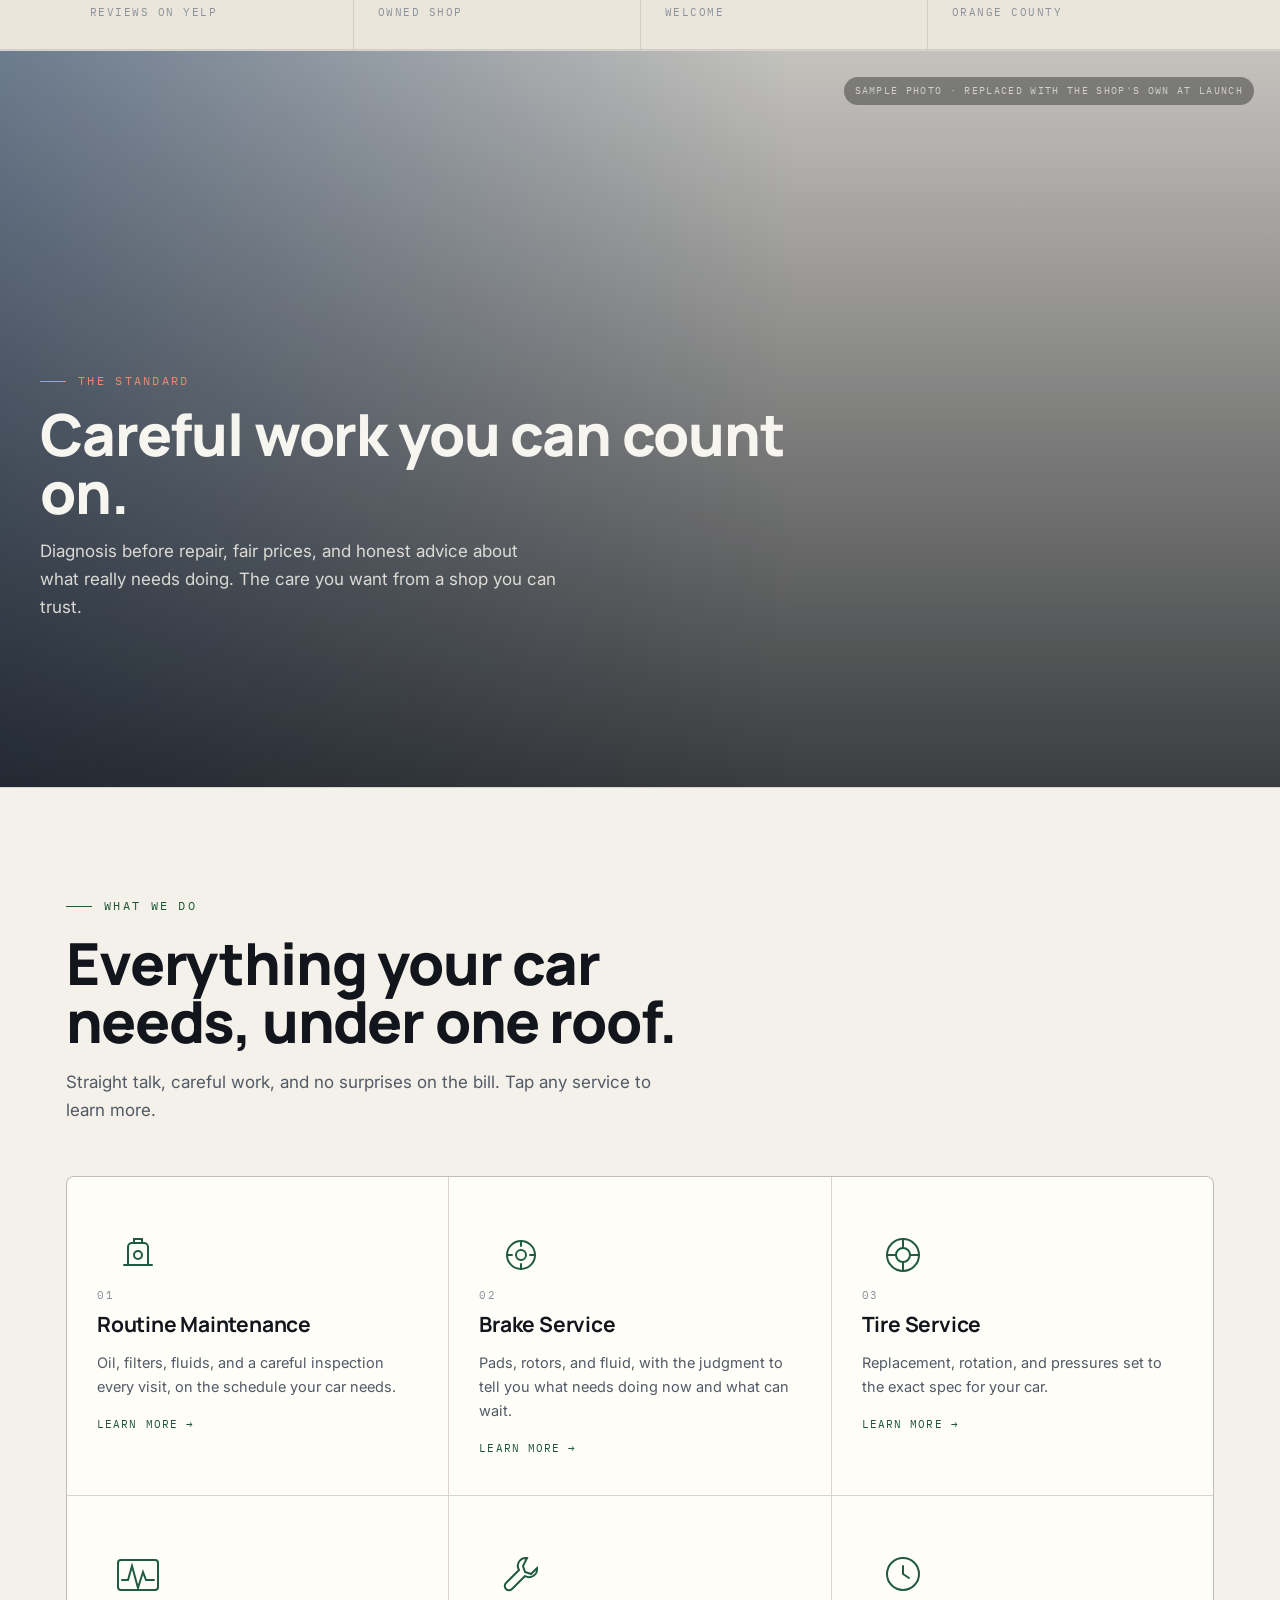
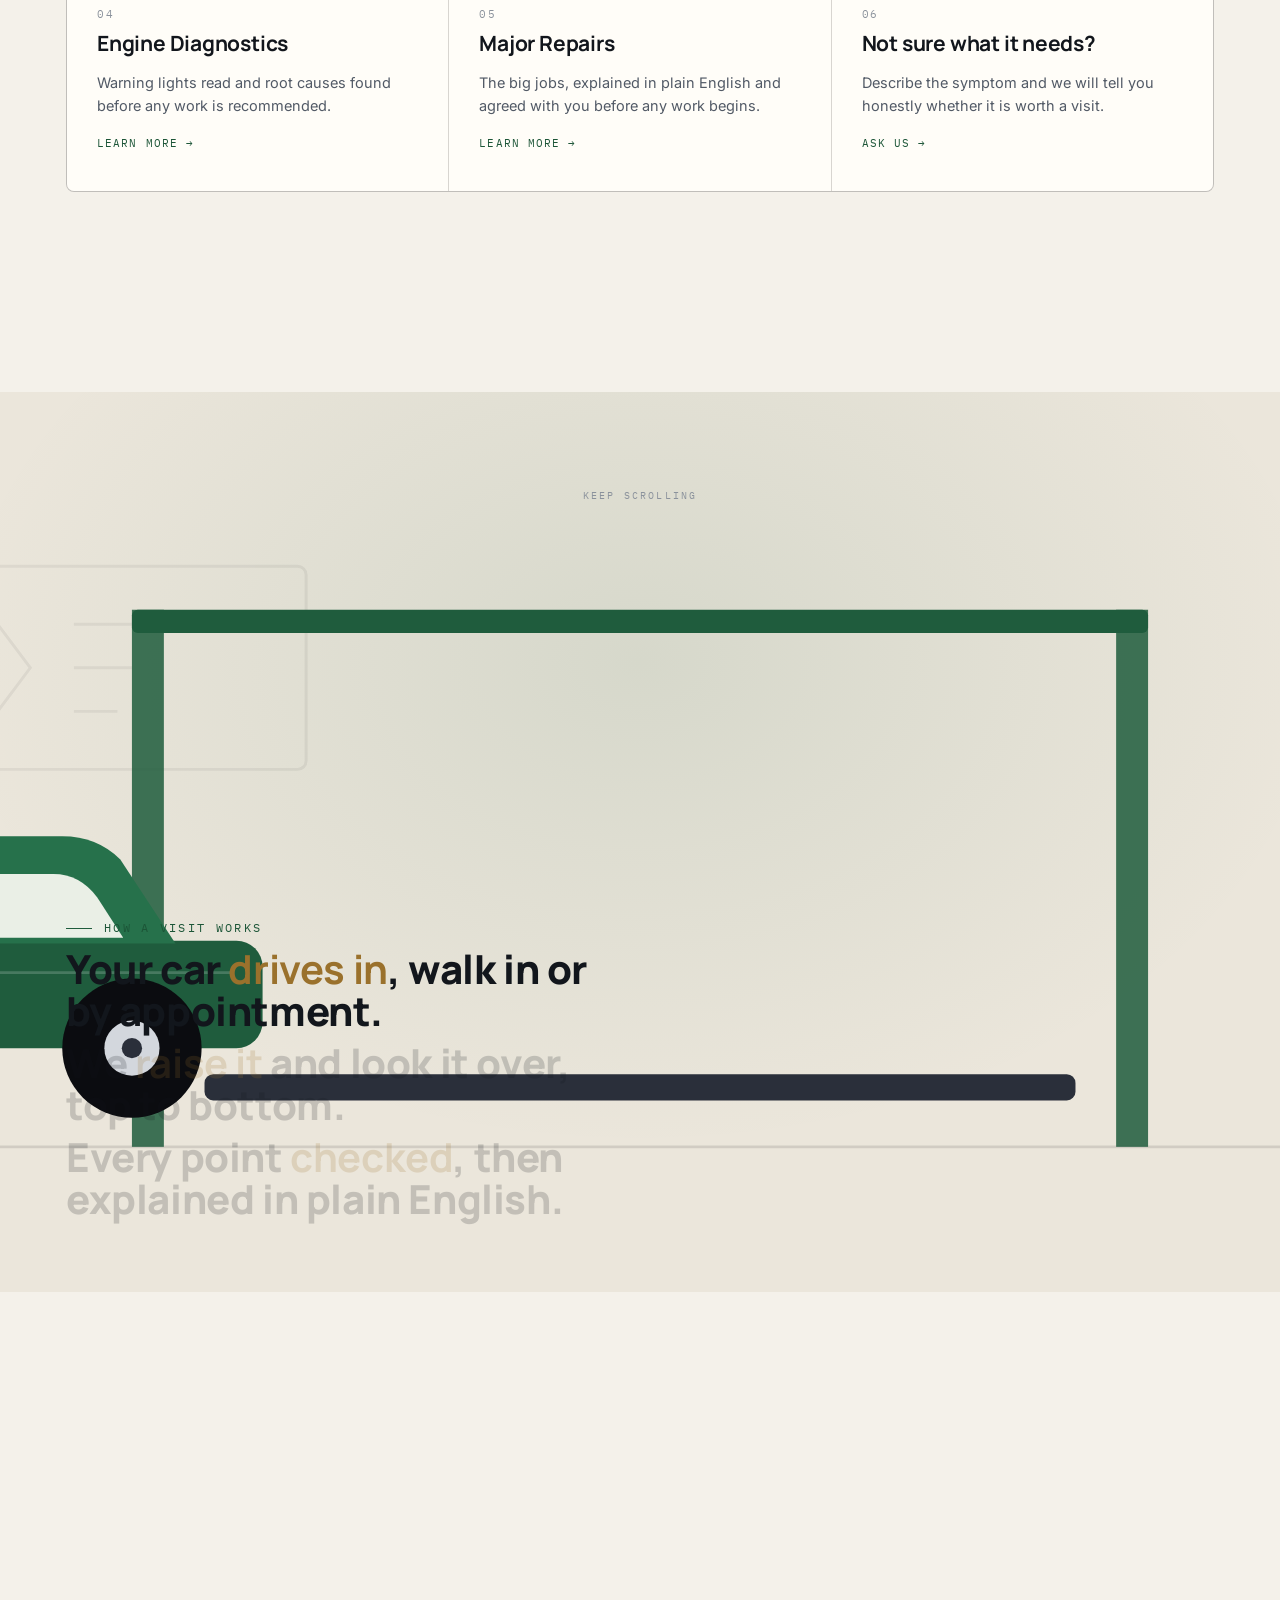
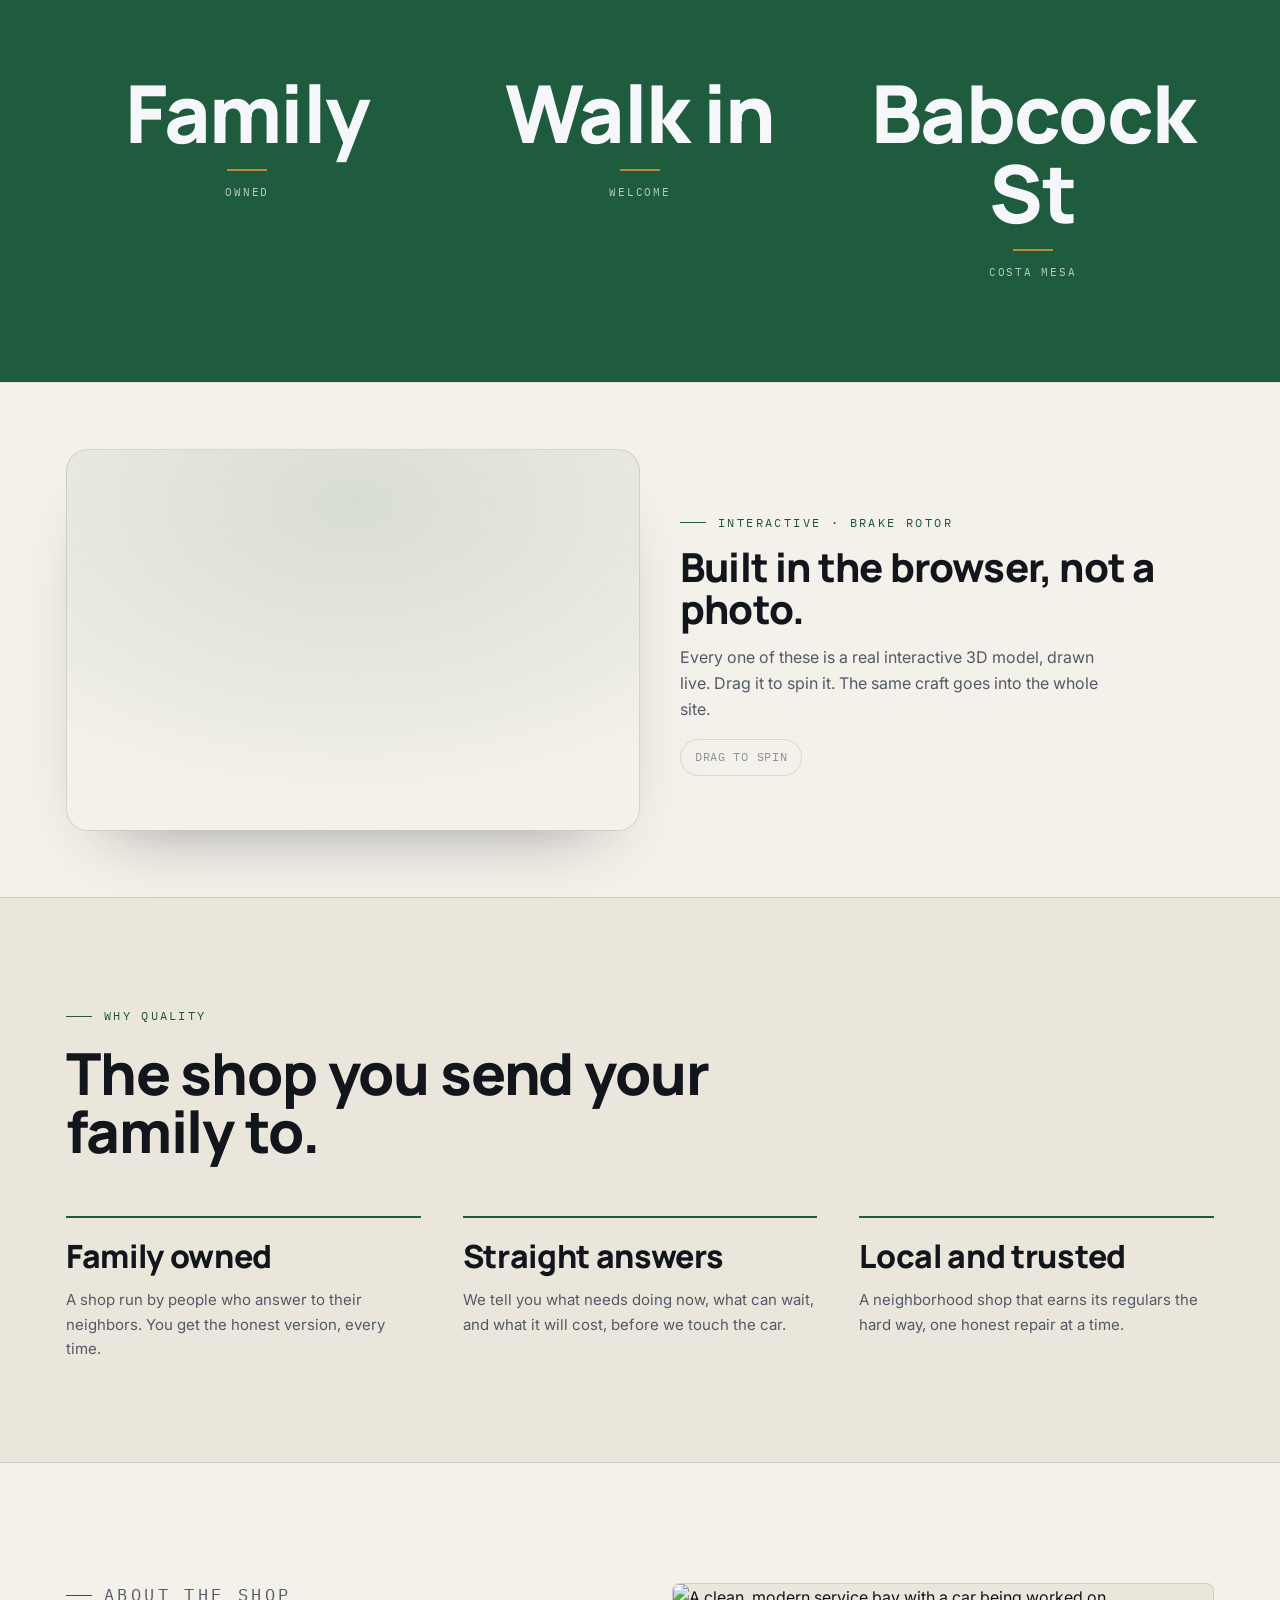
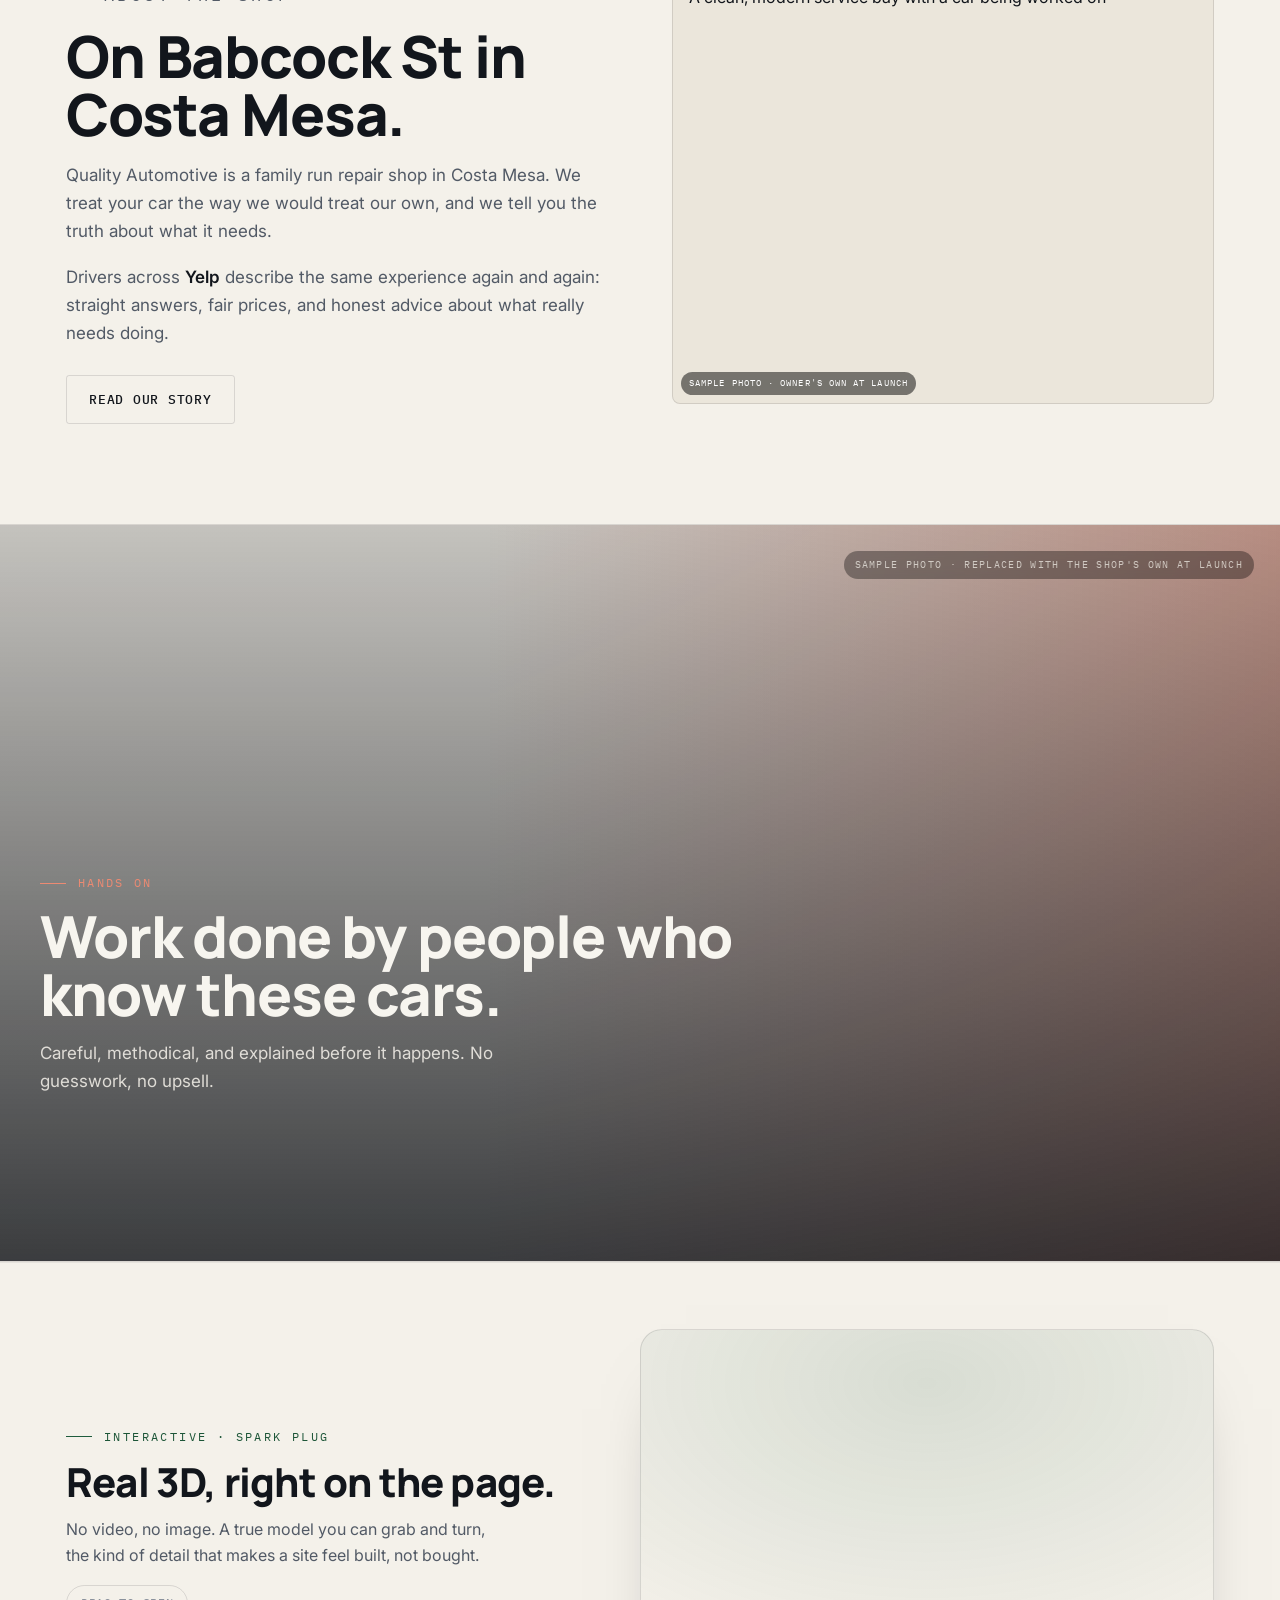
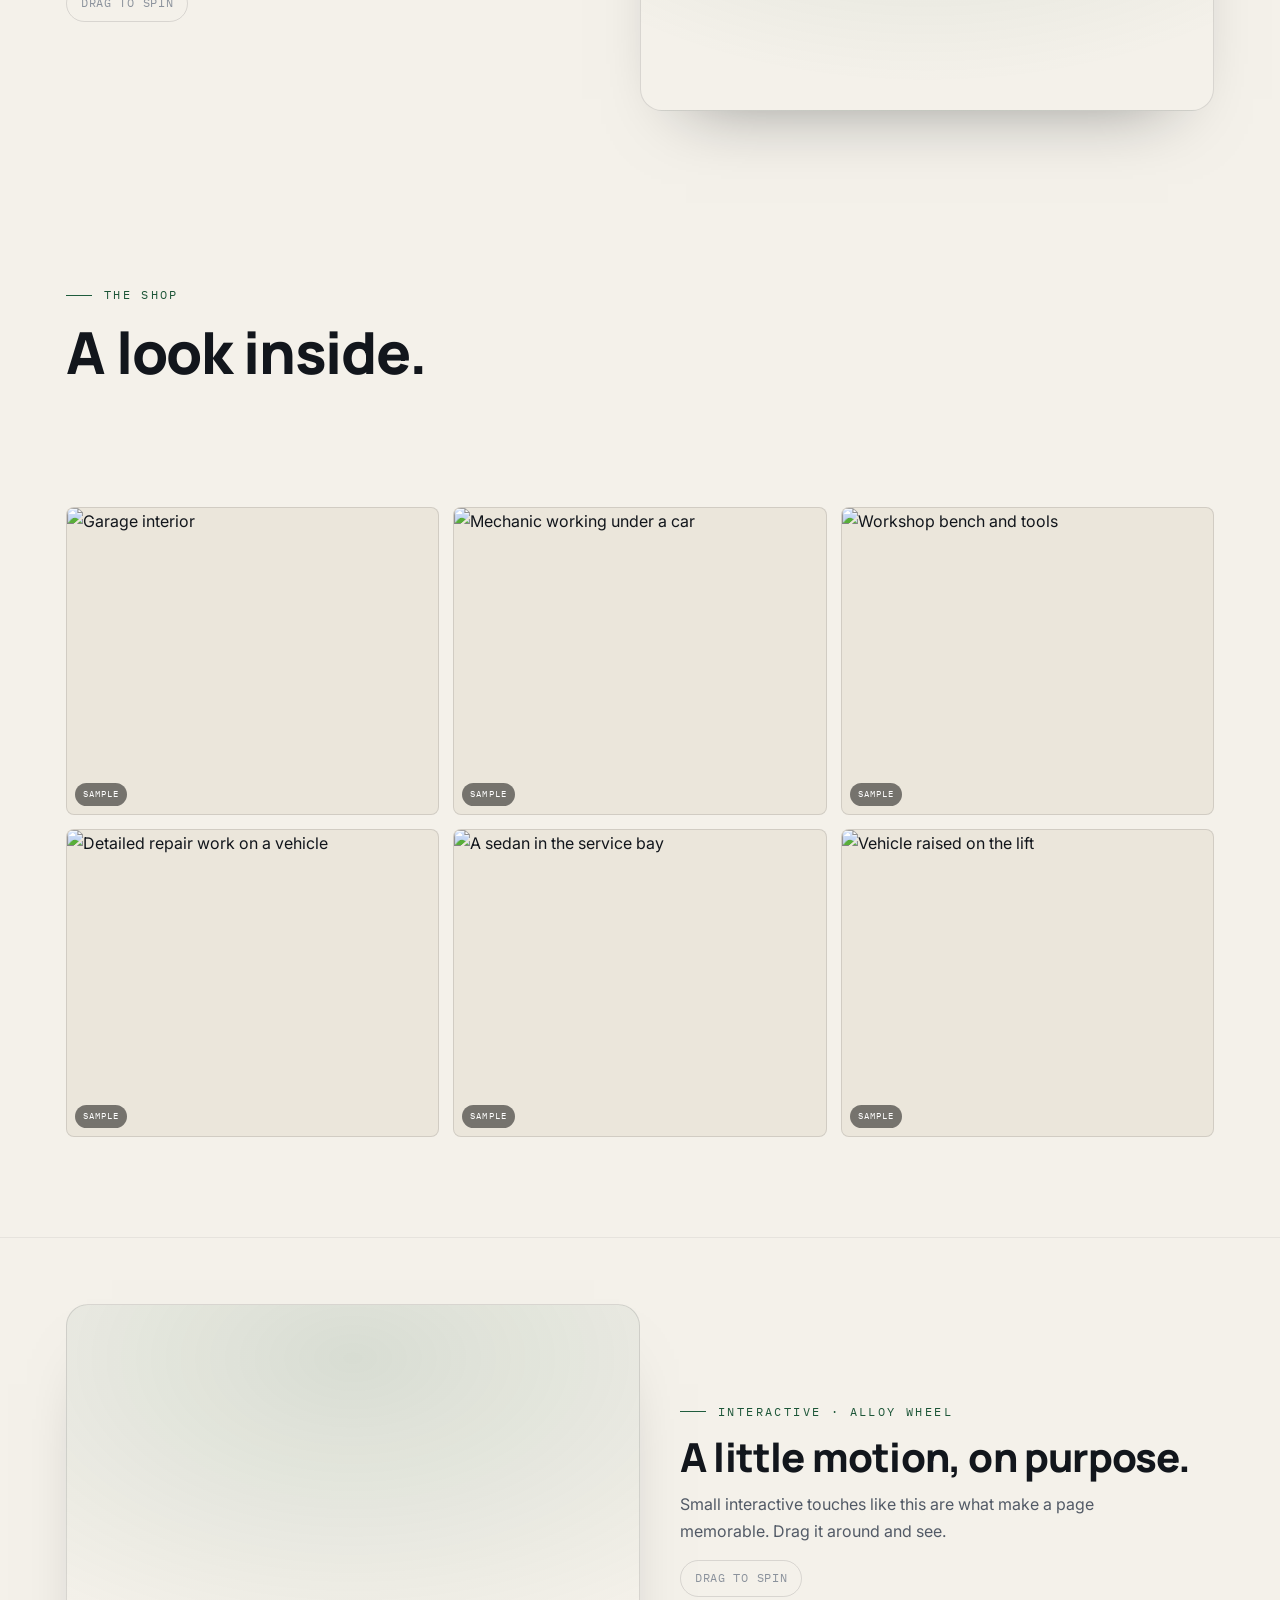
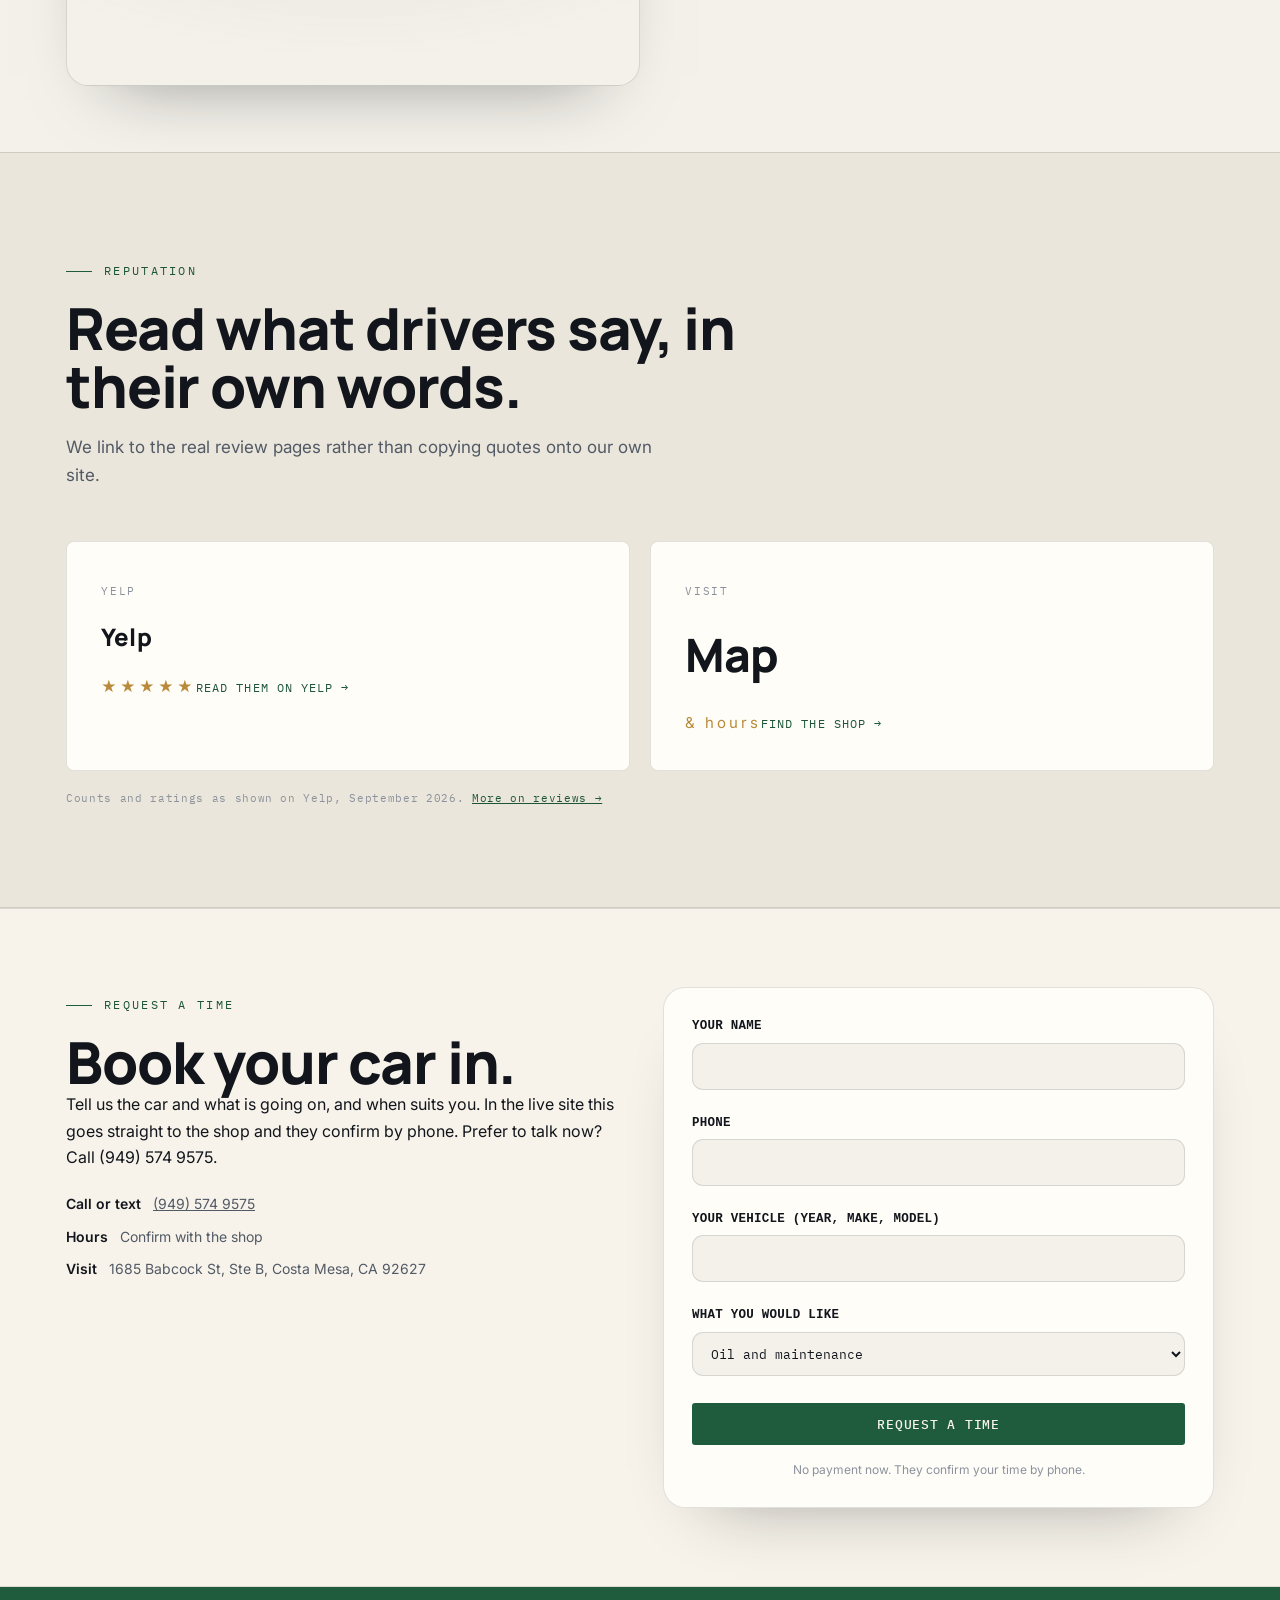
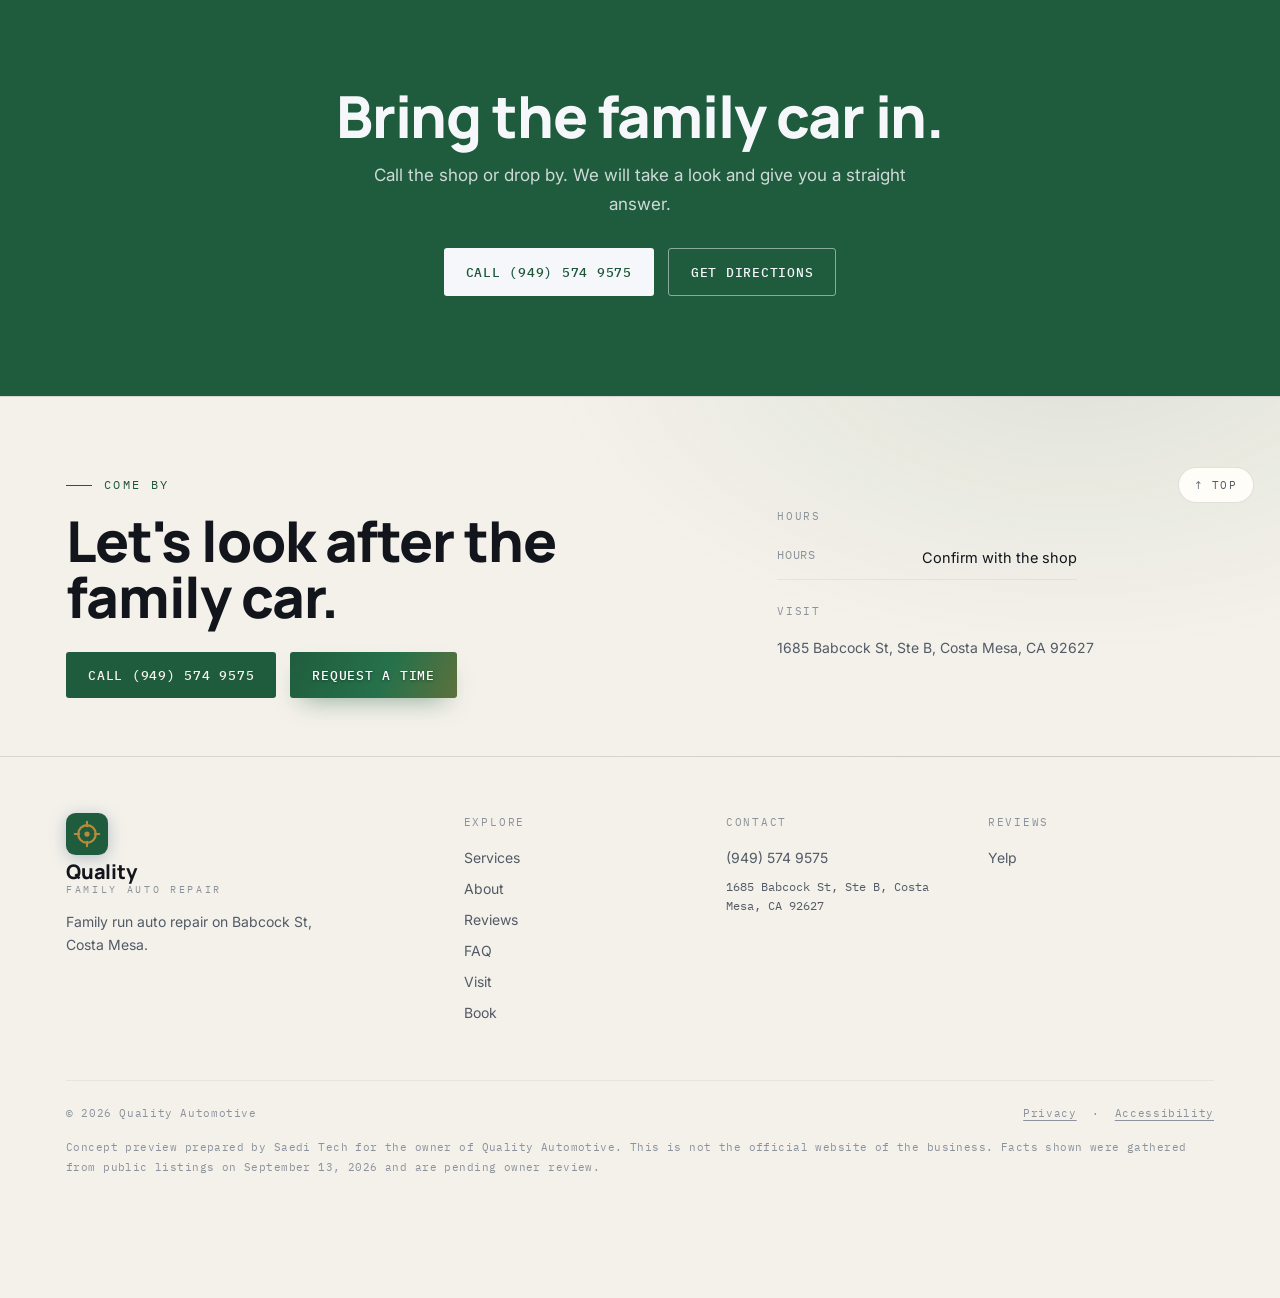
==== commit f1639a9a: "Fix 3D hero loading, page reveal, spread 3D across page, unique heroes, correct photos Co-Authored-B" ====
--- a/index.html
+++ b/index.html
@@ -278,7 +278,7 @@
 <footer>
   <button class="backtop" id="backtop" aria-label="Back to top">↑ Top</button>
   <div class="foot-hero"><div class="wrap"><div class="foot-top">
-    <div class="foot-cta"><p class="kick">Come by</p><h2>Let's look after the family car.</h2><div class="cta"><a class="btn btn-fill" href="tel:+19495749575">Call (949) 574 9575</a><a class="btn btn-line" href="visit.html">Get directions</a></div></div>
+    <div class="foot-cta"><p class="kick">Come by</p><h2>Let's look after the family car.</h2><div class="cta"><a class="btn btn-fill" href="tel:+19495749575">Call (949) 574 9575</a><a class="btn btn-book" href="index.html#book">Request a time</a></div></div>
     <div class="foot-hours"><p class="ft">Hours</p><div class="hrow"><span>Hours</span><span>Confirm with the shop</span></div><p class="ft" style="margin-top:22px">Visit</p><p class="addr">1685 Babcock St, Ste B, Costa Mesa, CA 92627</p></div>
   </div></div></div>
   <div class="wrap foot-main">
@@ -305,6 +305,6 @@
 </div>
 
 <script src="assets/app.js" defer></script>
-<script type="module" src="assets/hero3d-generic.js?v=2"></script><script type="module" src="assets/objects3d.js?v=2"></script>
+<script type="module" src="assets/hero3d-generic.js?v=3"></script><script type="module" src="assets/objects3d.js?v=3"></script>
 </body>
 </html>
--- a/assets/site.css
+++ b/assets/site.css
@@ -84,7 +84,7 @@
 header.hero{position:relative;min-height:100svh;overflow:hidden}
 .sticky{position:relative;min-height:100svh;overflow:hidden;display:flex;align-items:center;padding:90px 0 44px}
 /* scroll-driven exploded 3D hero */
-header.hero.scroll3d{height:340vh;min-height:0}
+header.hero.scroll3d{height:340vh;min-height:0;overflow:visible}
 header.hero.scroll3d .sticky{position:sticky;top:0;height:100svh;min-height:0;padding:0}
 .callouts{position:absolute;z-index:2;top:50%;left:26px;transform:translateY(-50%);max-width:360px;opacity:0;pointer-events:none;will-change:opacity}
 .callouts h3{font-family:'Manrope',sans-serif;font-weight:800;font-size:clamp(26px,3.2vw,40px);letter-spacing:-.02em;line-height:1.02;margin-bottom:18px}
@@ -418,3 +418,17 @@
 .btn-book:hover{background-position:100% 50%;transform:translateY(-1px);box-shadow:0 18px 32px -12px color-mix(in srgb,var(--indigo) 62%,transparent)}
 .btn-book:active{transform:translateY(0)}
 .navlinks a[href$="#book"],.navlinks a[href$="#book"]:hover{color:var(--shu-tx);font-weight:600}
+
+/* ---- hero overlap fix: reserve header space + fit tall headlines (desktop) ---- */
+@media (min-width:941px){
+  header.hero.scroll3d .sticky{padding:126px 0 64px !important;align-items:center}
+  header.hero.scroll3d h1{font-size:clamp(44px,5.6vw,74px)}
+  .callouts{top:calc(50% + 30px)}
+}
+
+/* ---- prominent animated Book pill in header nav ---- */
+.navlinks a[href$="#book"]{background:linear-gradient(115deg,var(--indigo),var(--shu));color:#fff !important;padding:9px 18px;border-radius:40px;text-shadow:0 1px 2px rgba(0,0,0,.3);box-shadow:0 8px 18px -9px color-mix(in srgb,var(--indigo) 55%,transparent);background-size:160% 160%;background-position:0% 50%;transition:background-position .55s var(--ease),transform .2s,box-shadow .3s}
+.navlinks a[href$="#book"]:hover{background-position:100% 50%;transform:translateY(-1px);box-shadow:0 12px 22px -9px color-mix(in srgb,var(--indigo) 62%,transparent)}
+.navlinks a[href$="#book"]::after{display:none !important}
+/* ---- footer reveal + CTA polish ---- */
+.foot-hero .foot-cta h2{transition:transform .7s var(--ease),opacity .7s var(--ease)}
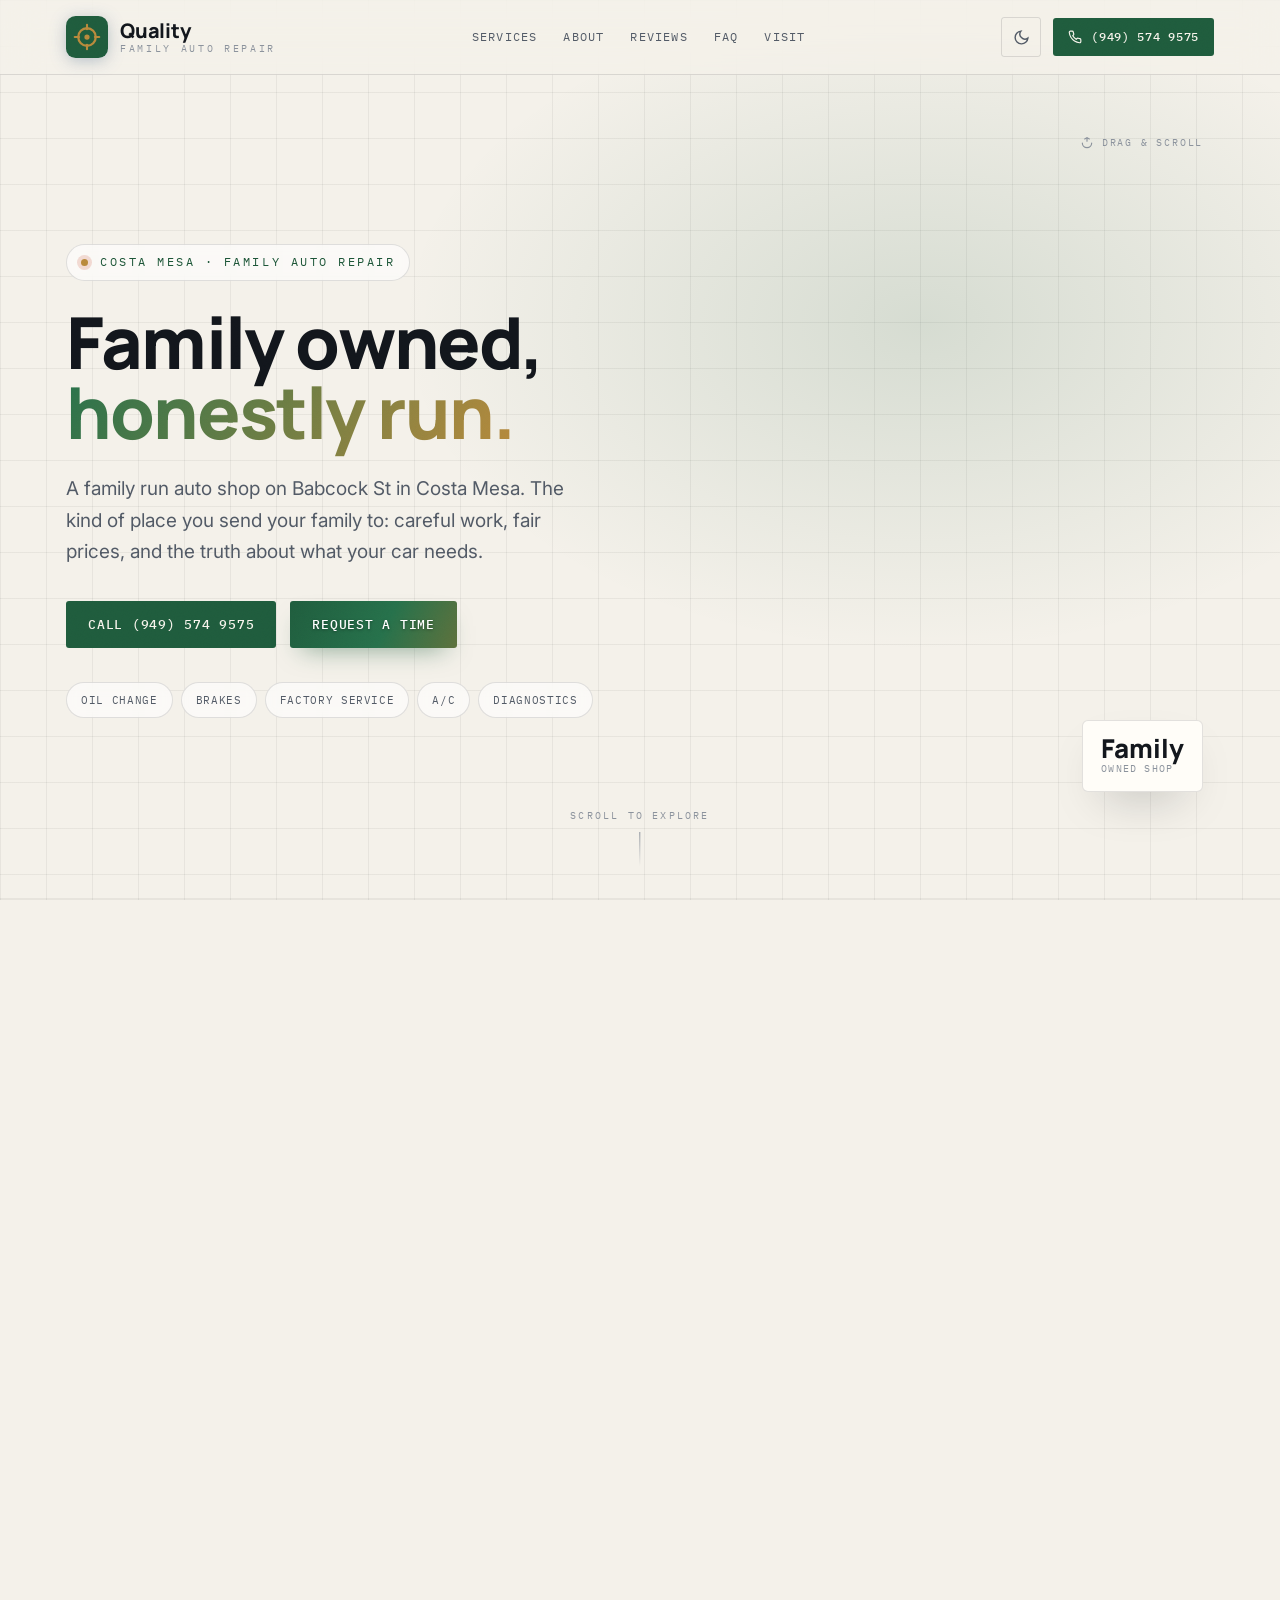
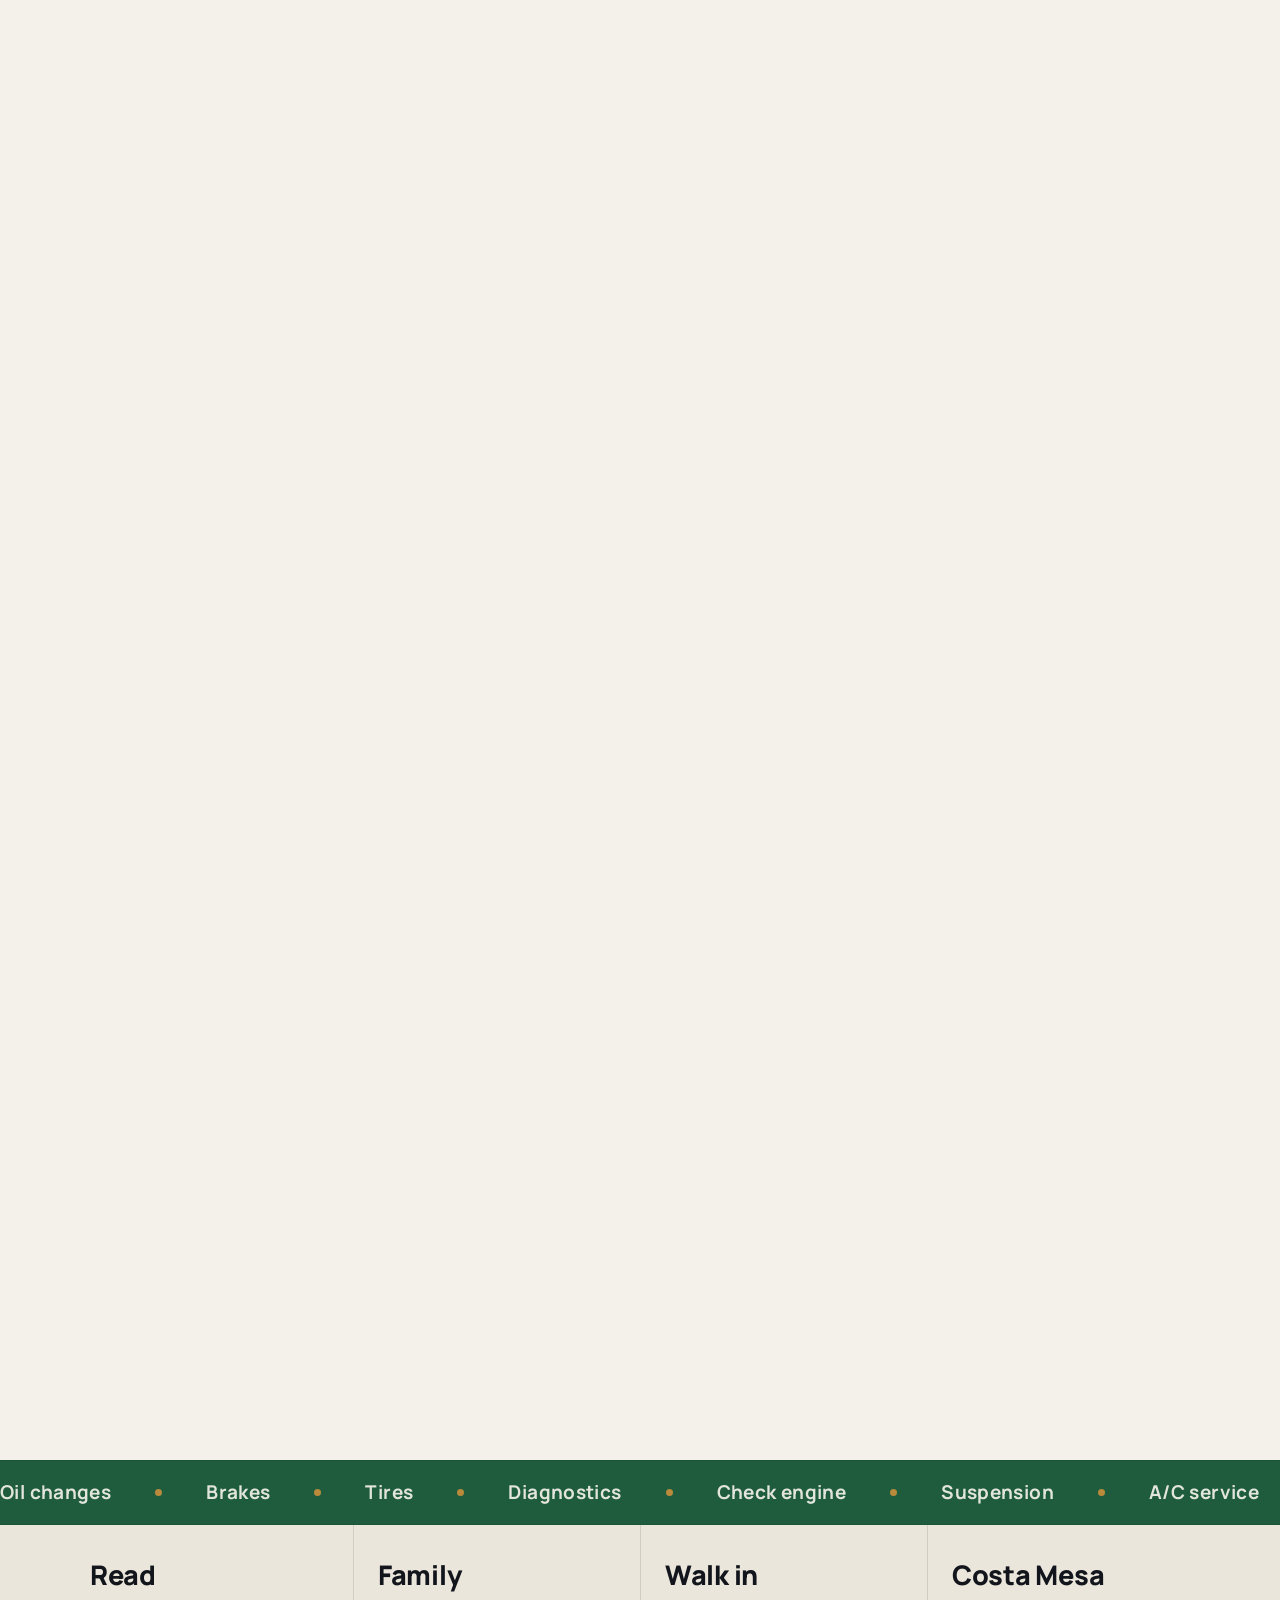
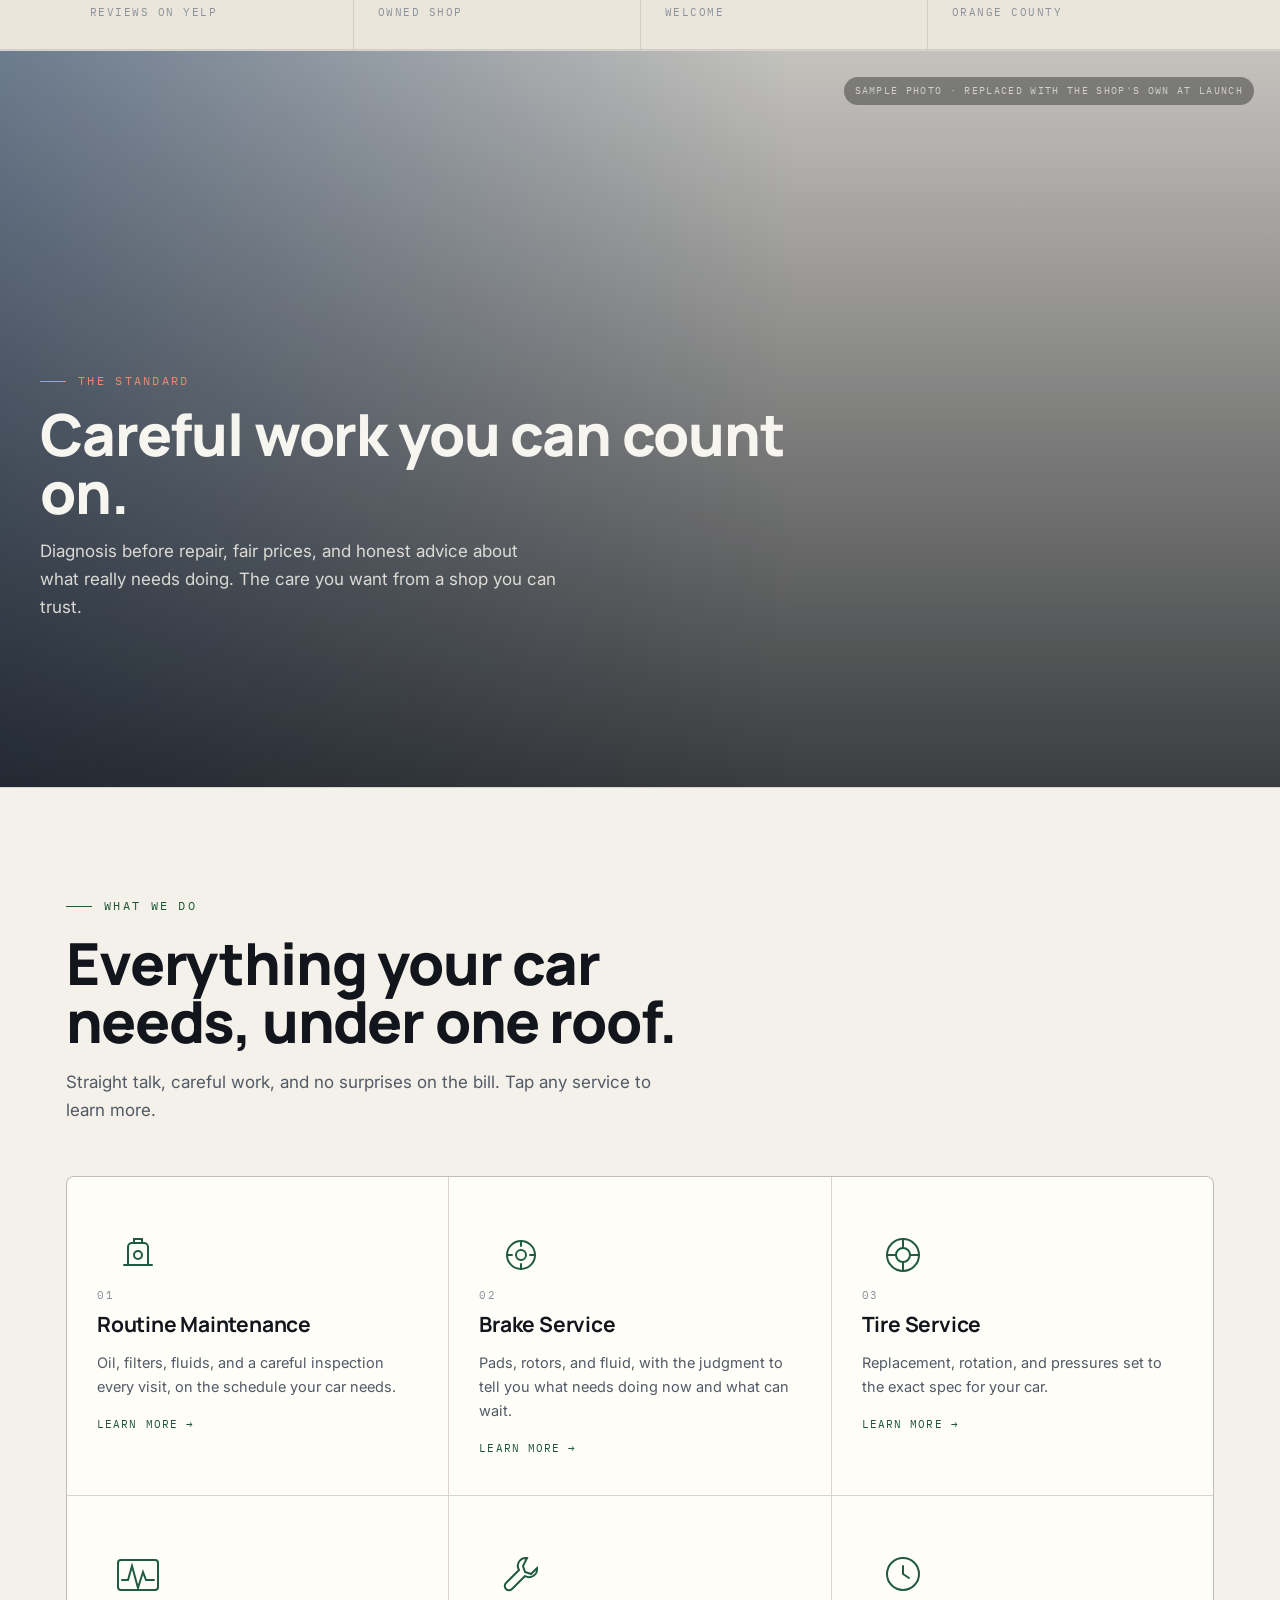
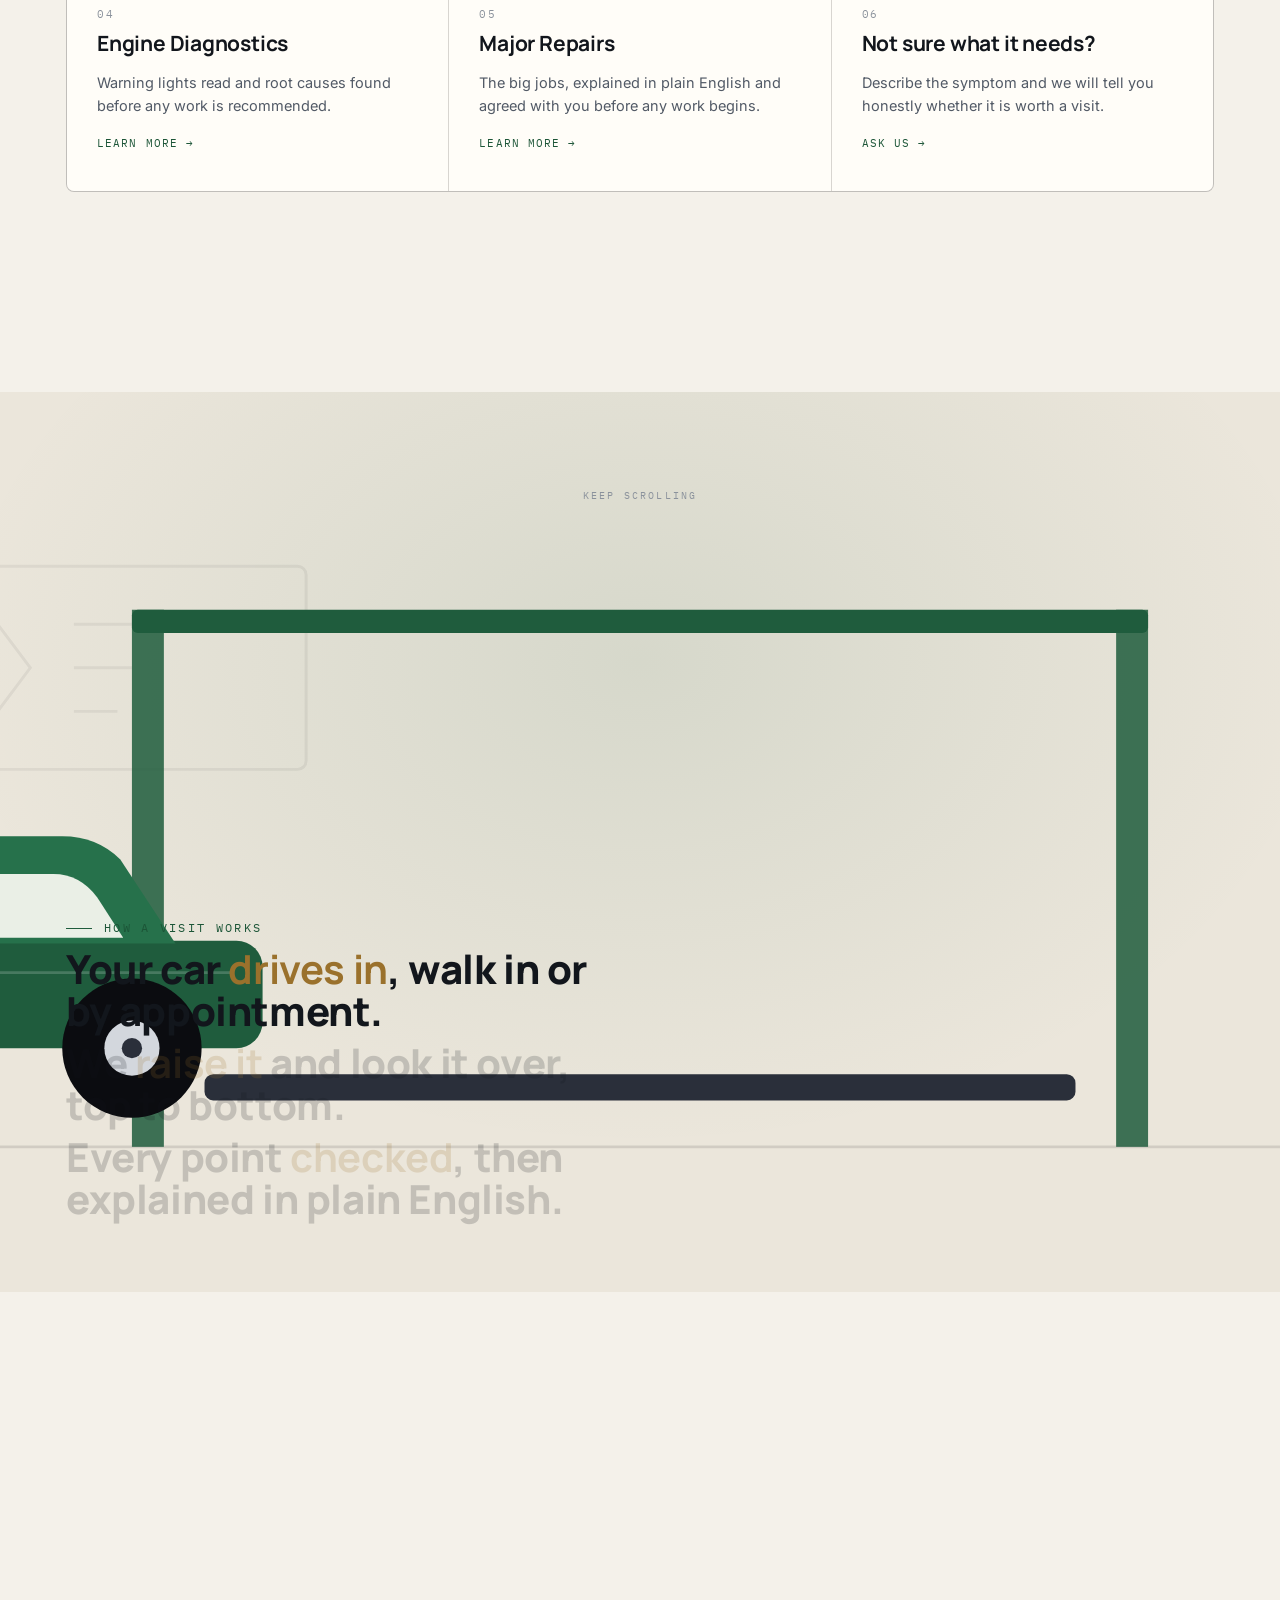
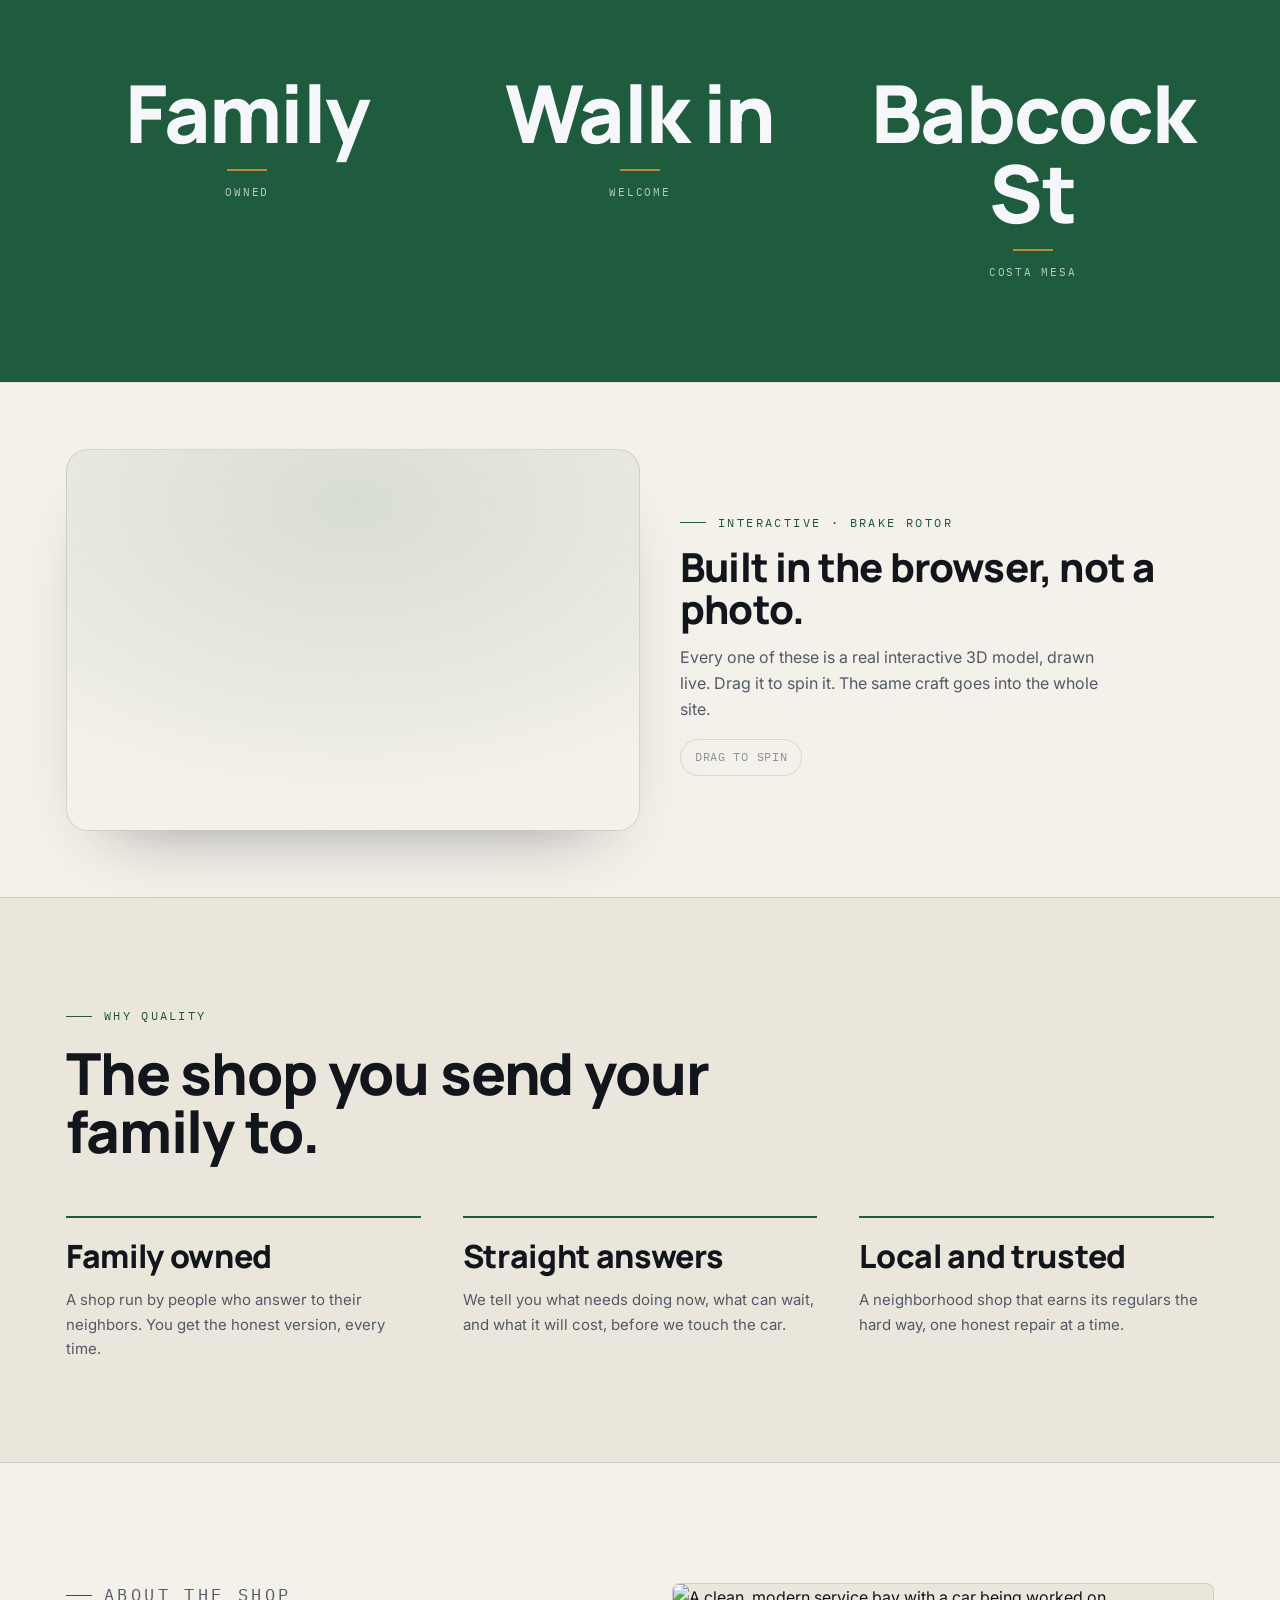
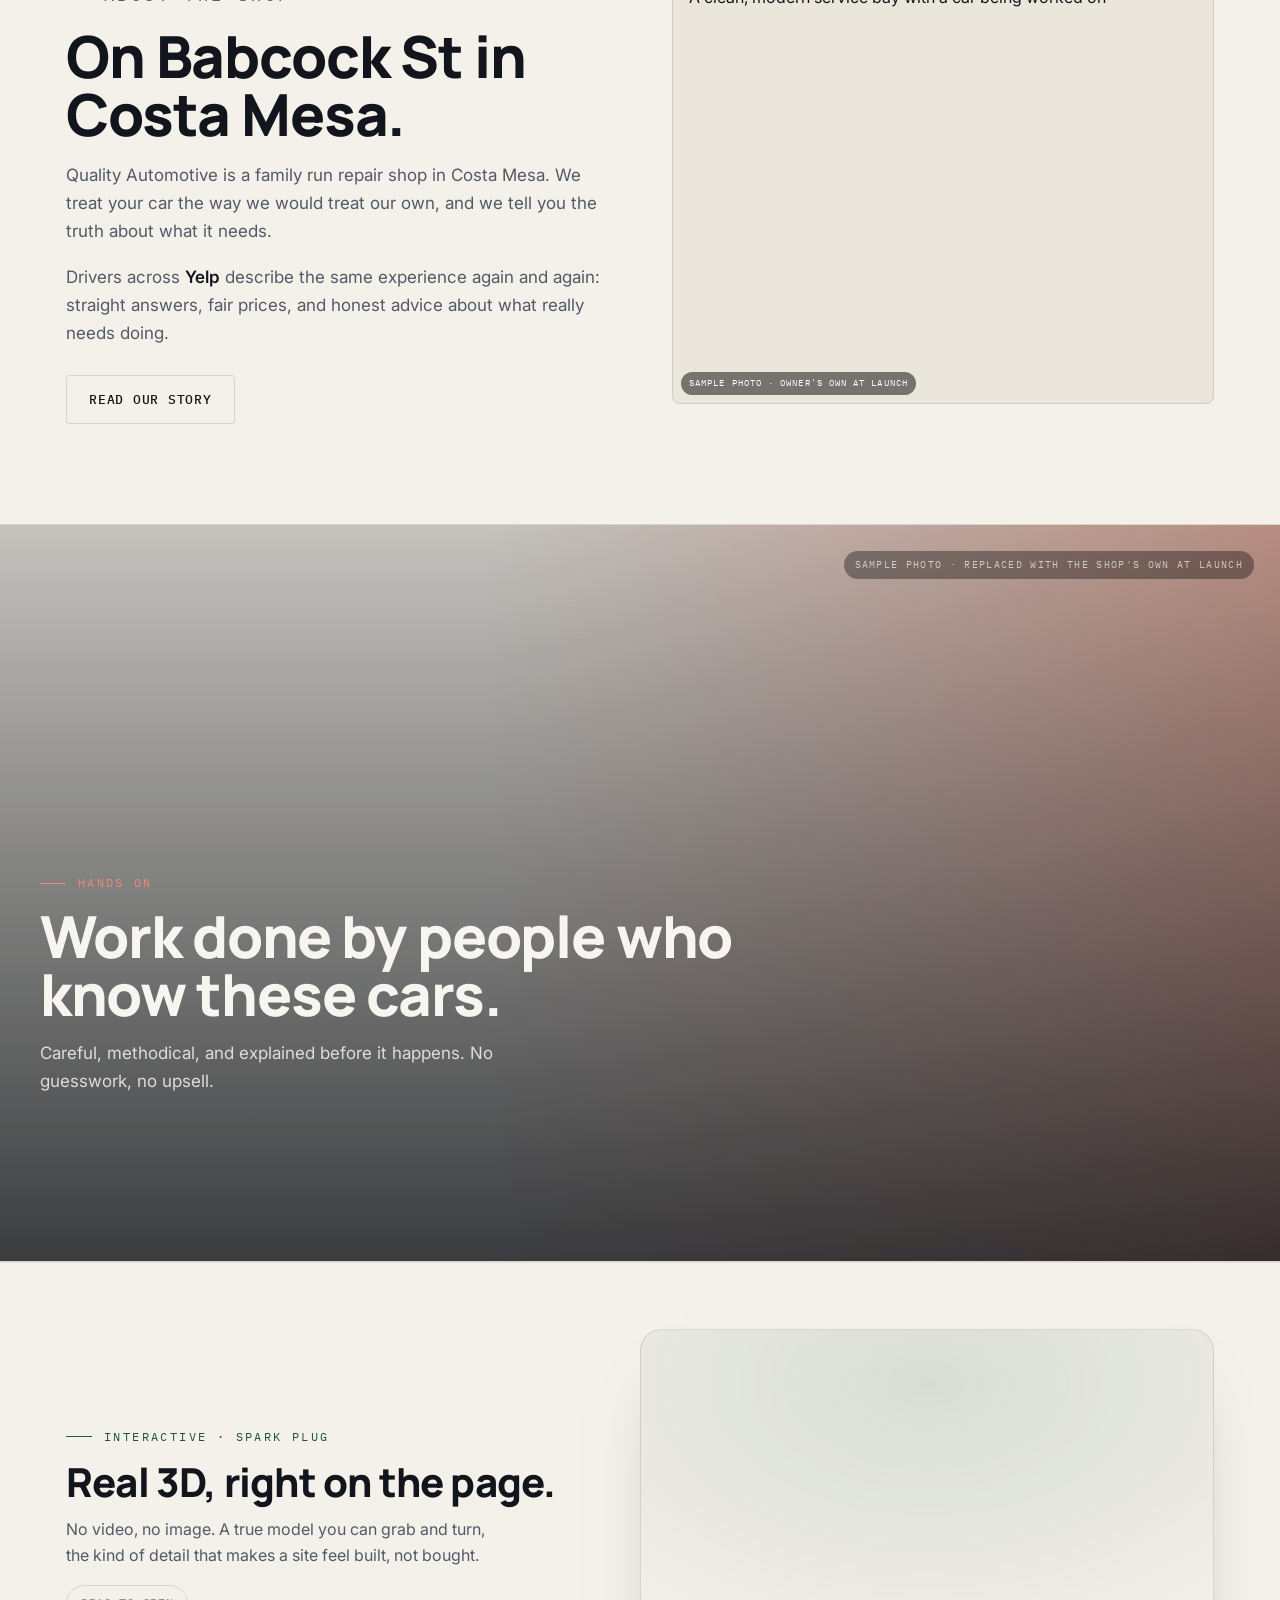
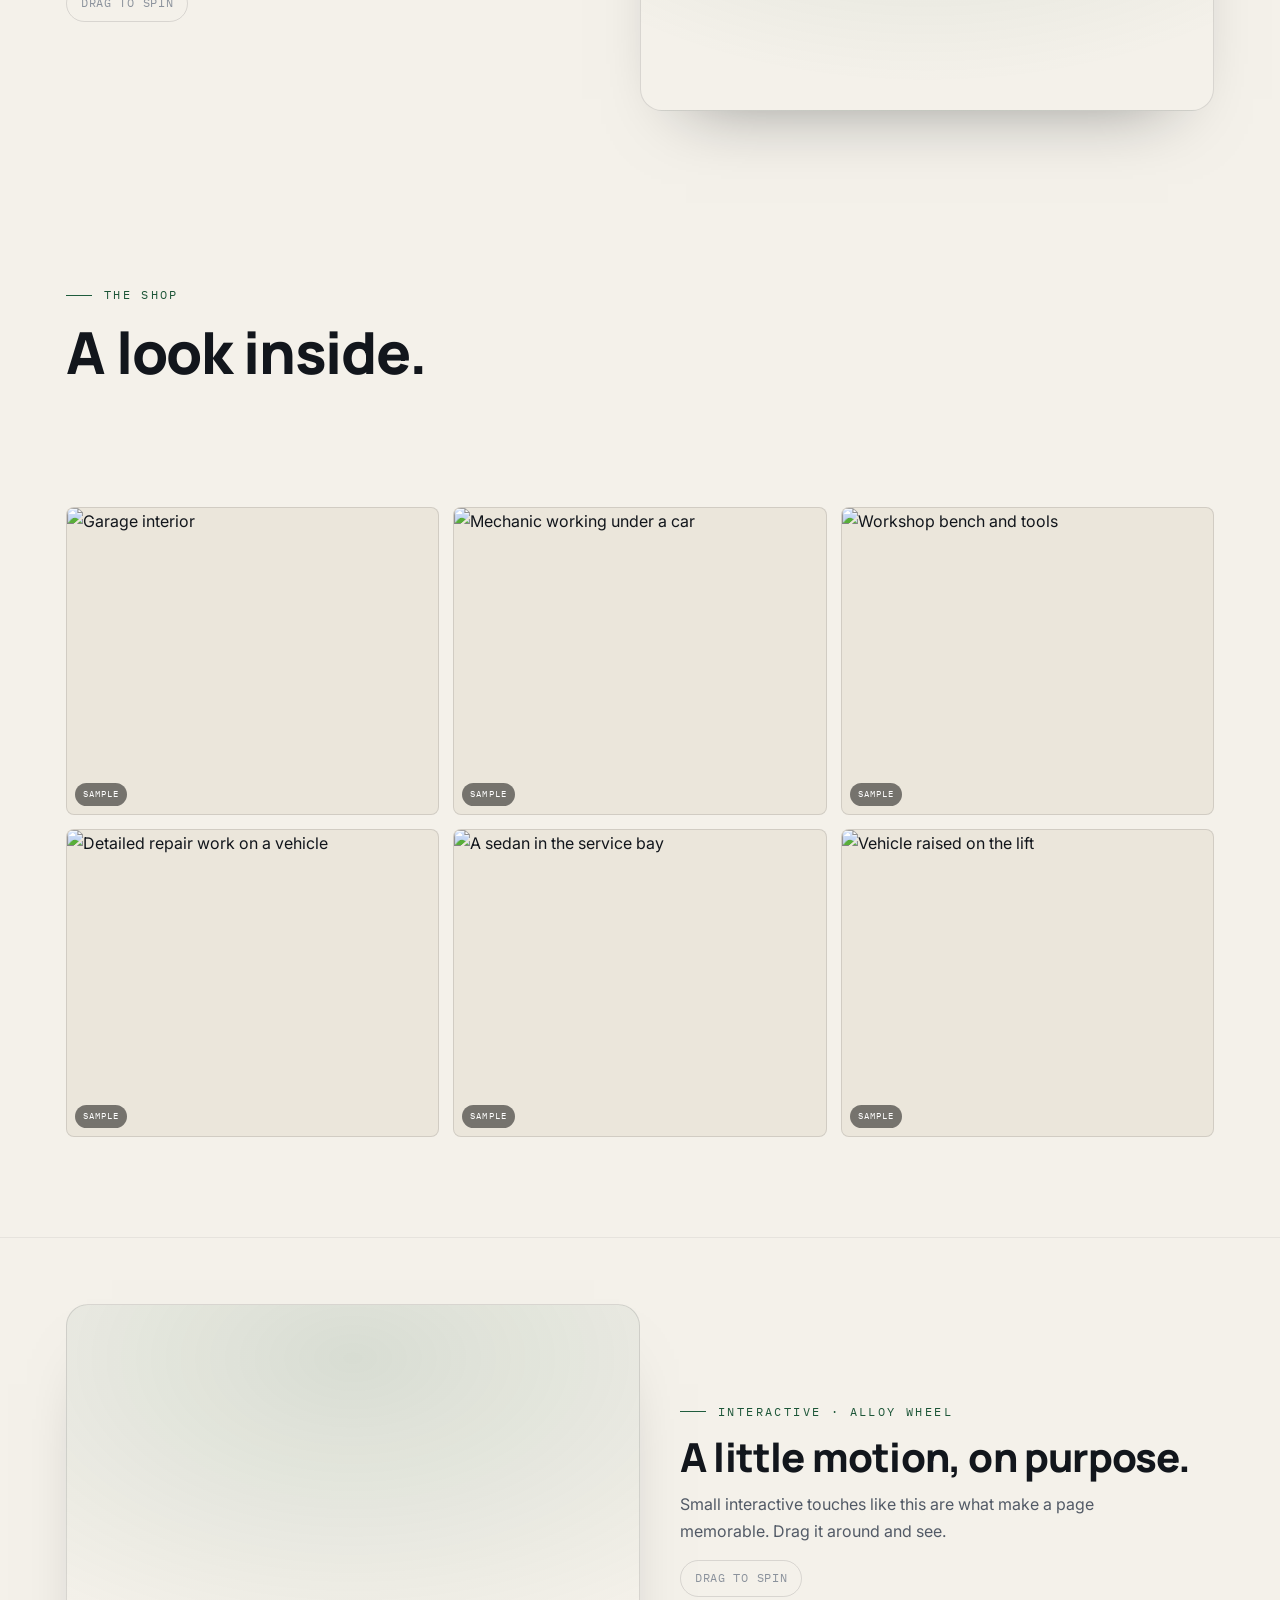
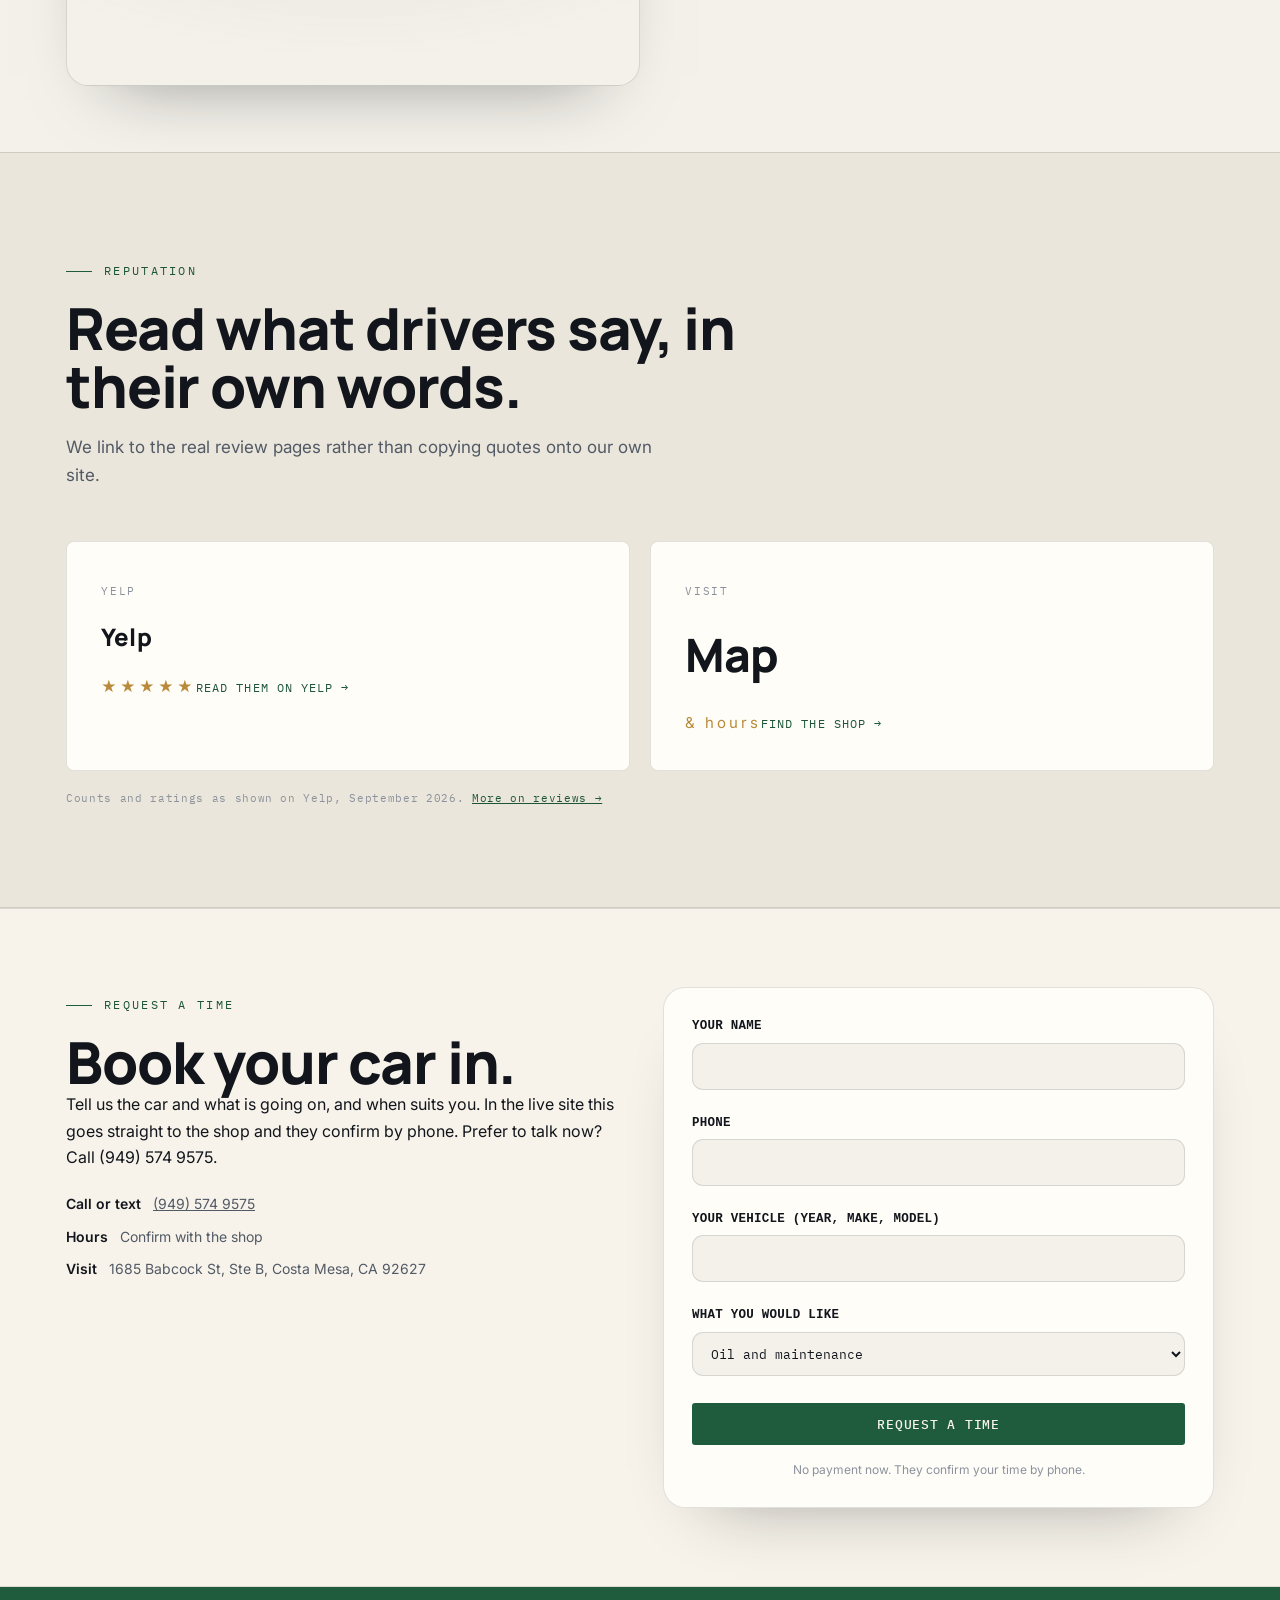
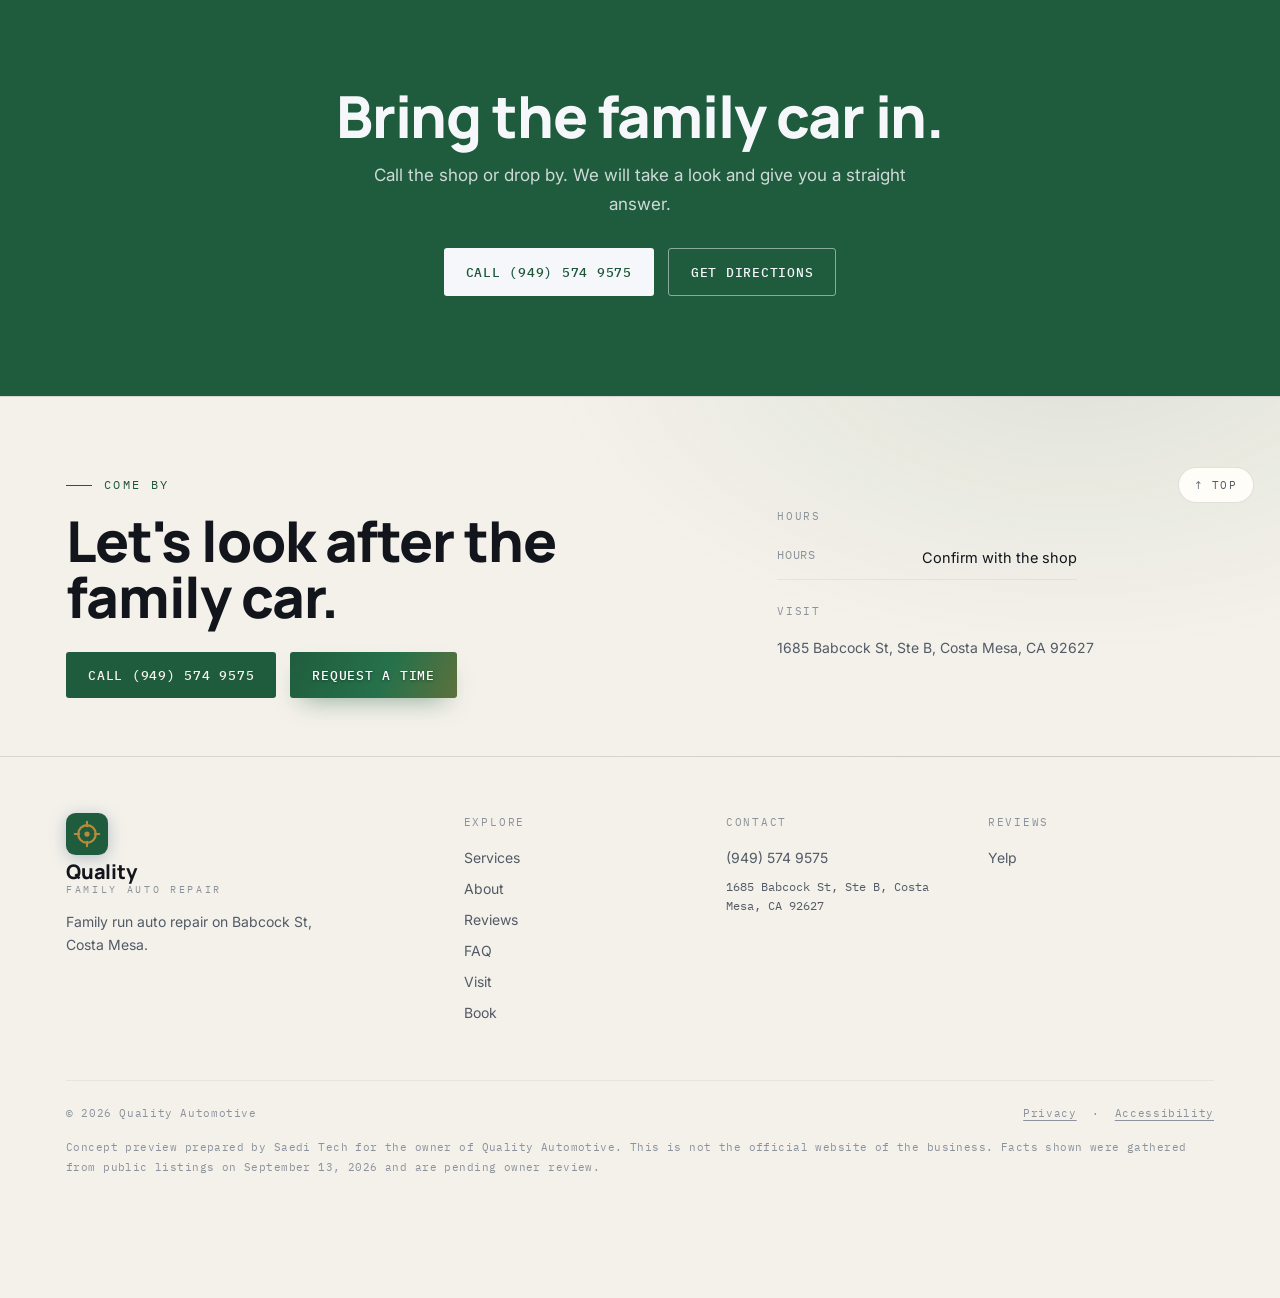
==== commit 5c93b959: "Fix 3D hero loading, page reveal, spread 3D across page, unique heroes, correct photos Co-Authored-B" ====
--- a/index.html
+++ b/index.html
@@ -22,7 +22,7 @@
 <a class="skip" href="#main">Skip to content</a>
 
 <header class="sitehead" id="sitehead">
-<div class="topbar"><div class="wrap tbin"><span class="tb-l"><b>Family auto repair</b> · Costa Mesa</span><span class="tb-r"><span>Walk ins welcome</span><span class="dot2"></span><a href="tel:+19495749575">(949) 574 9575</a></span></div></div>
+
 <nav class="top" aria-label="Main">
   <div class="wrap navin">
     <a class="logo" href="index.html" aria-label="Quality Automotive, home">
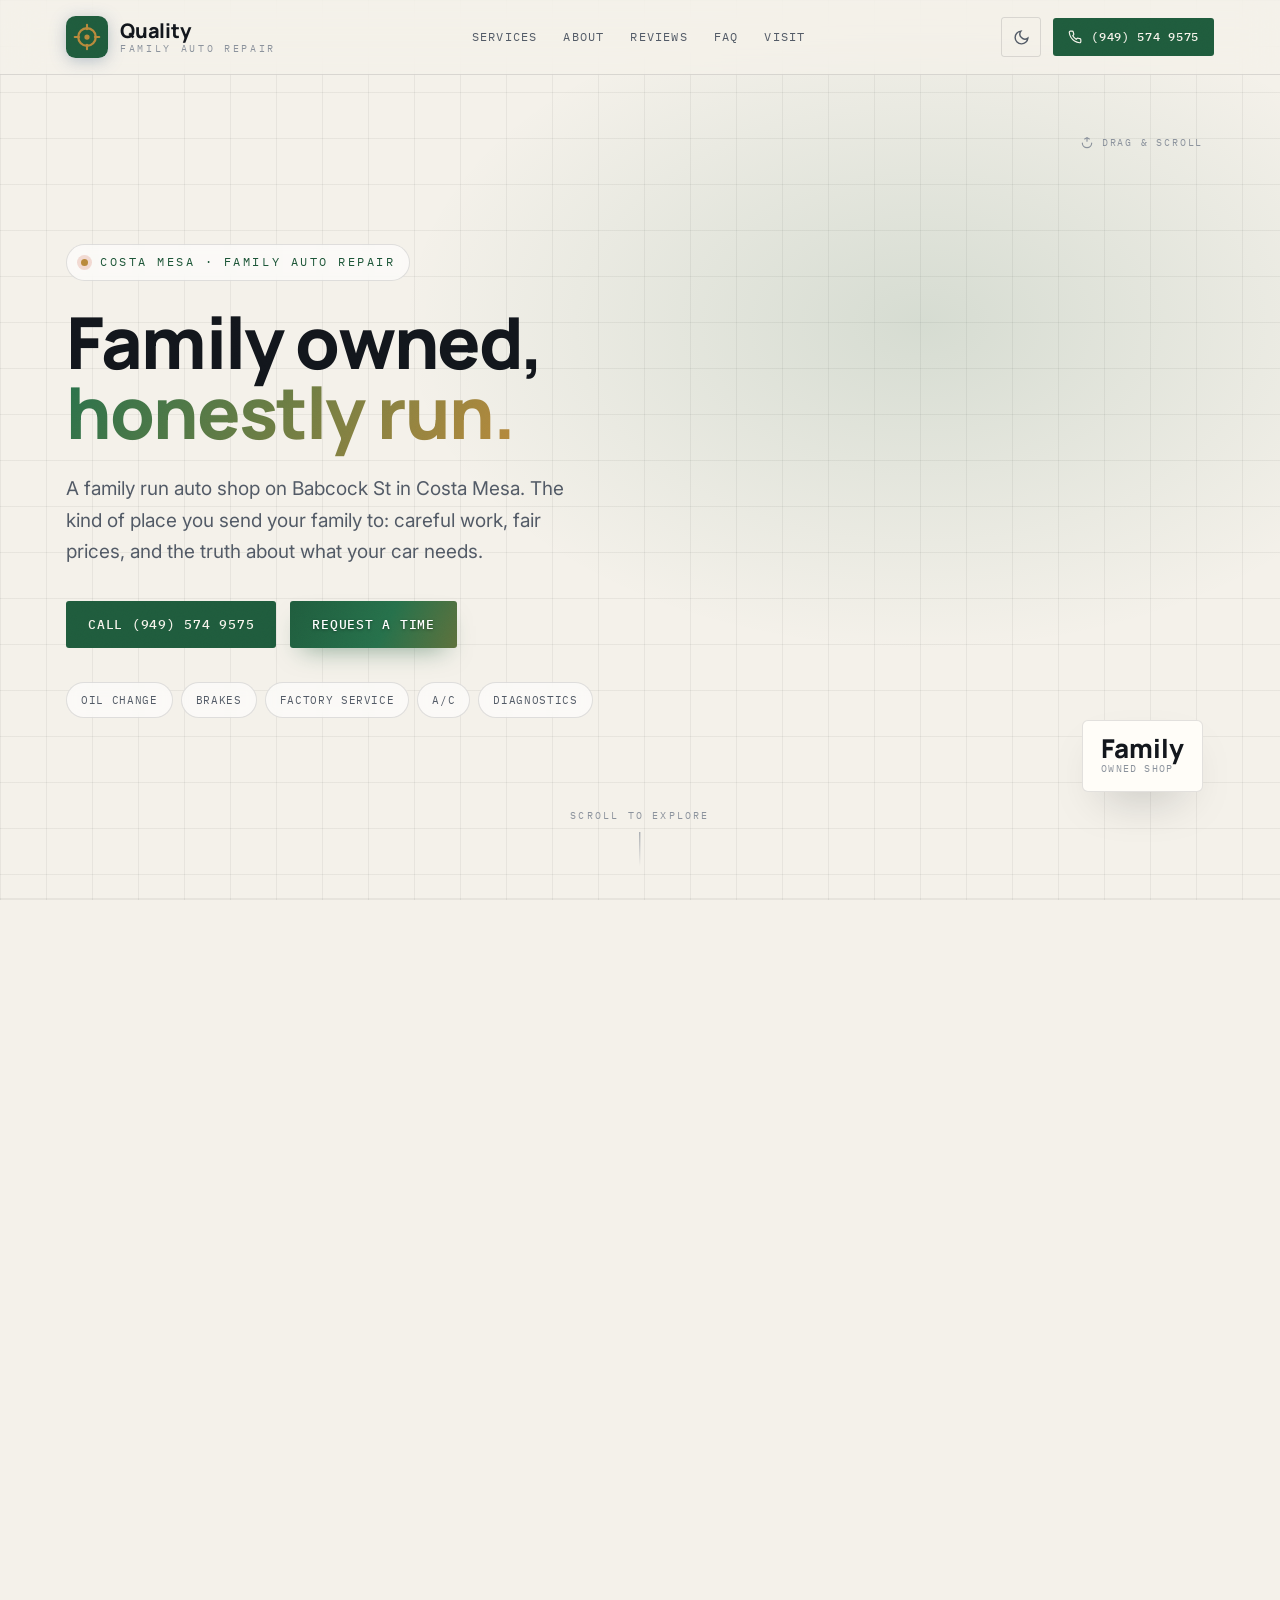
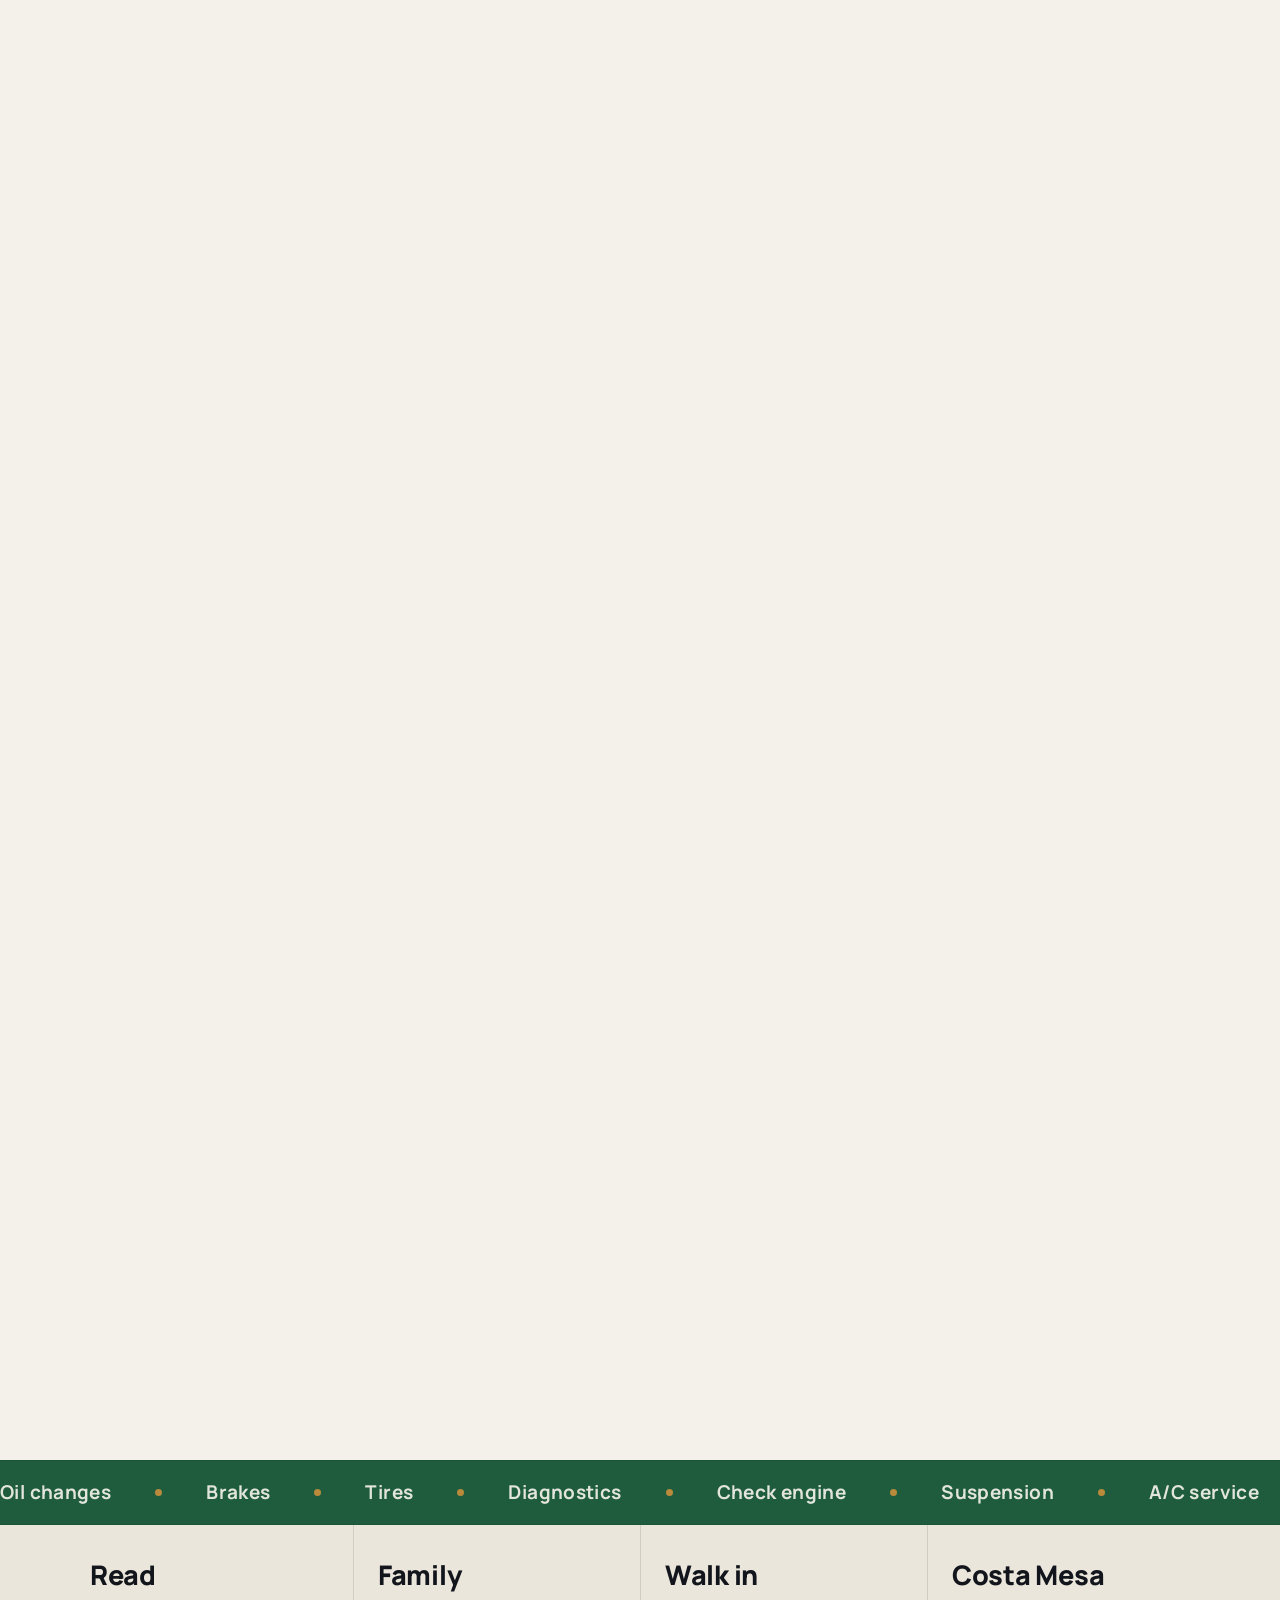
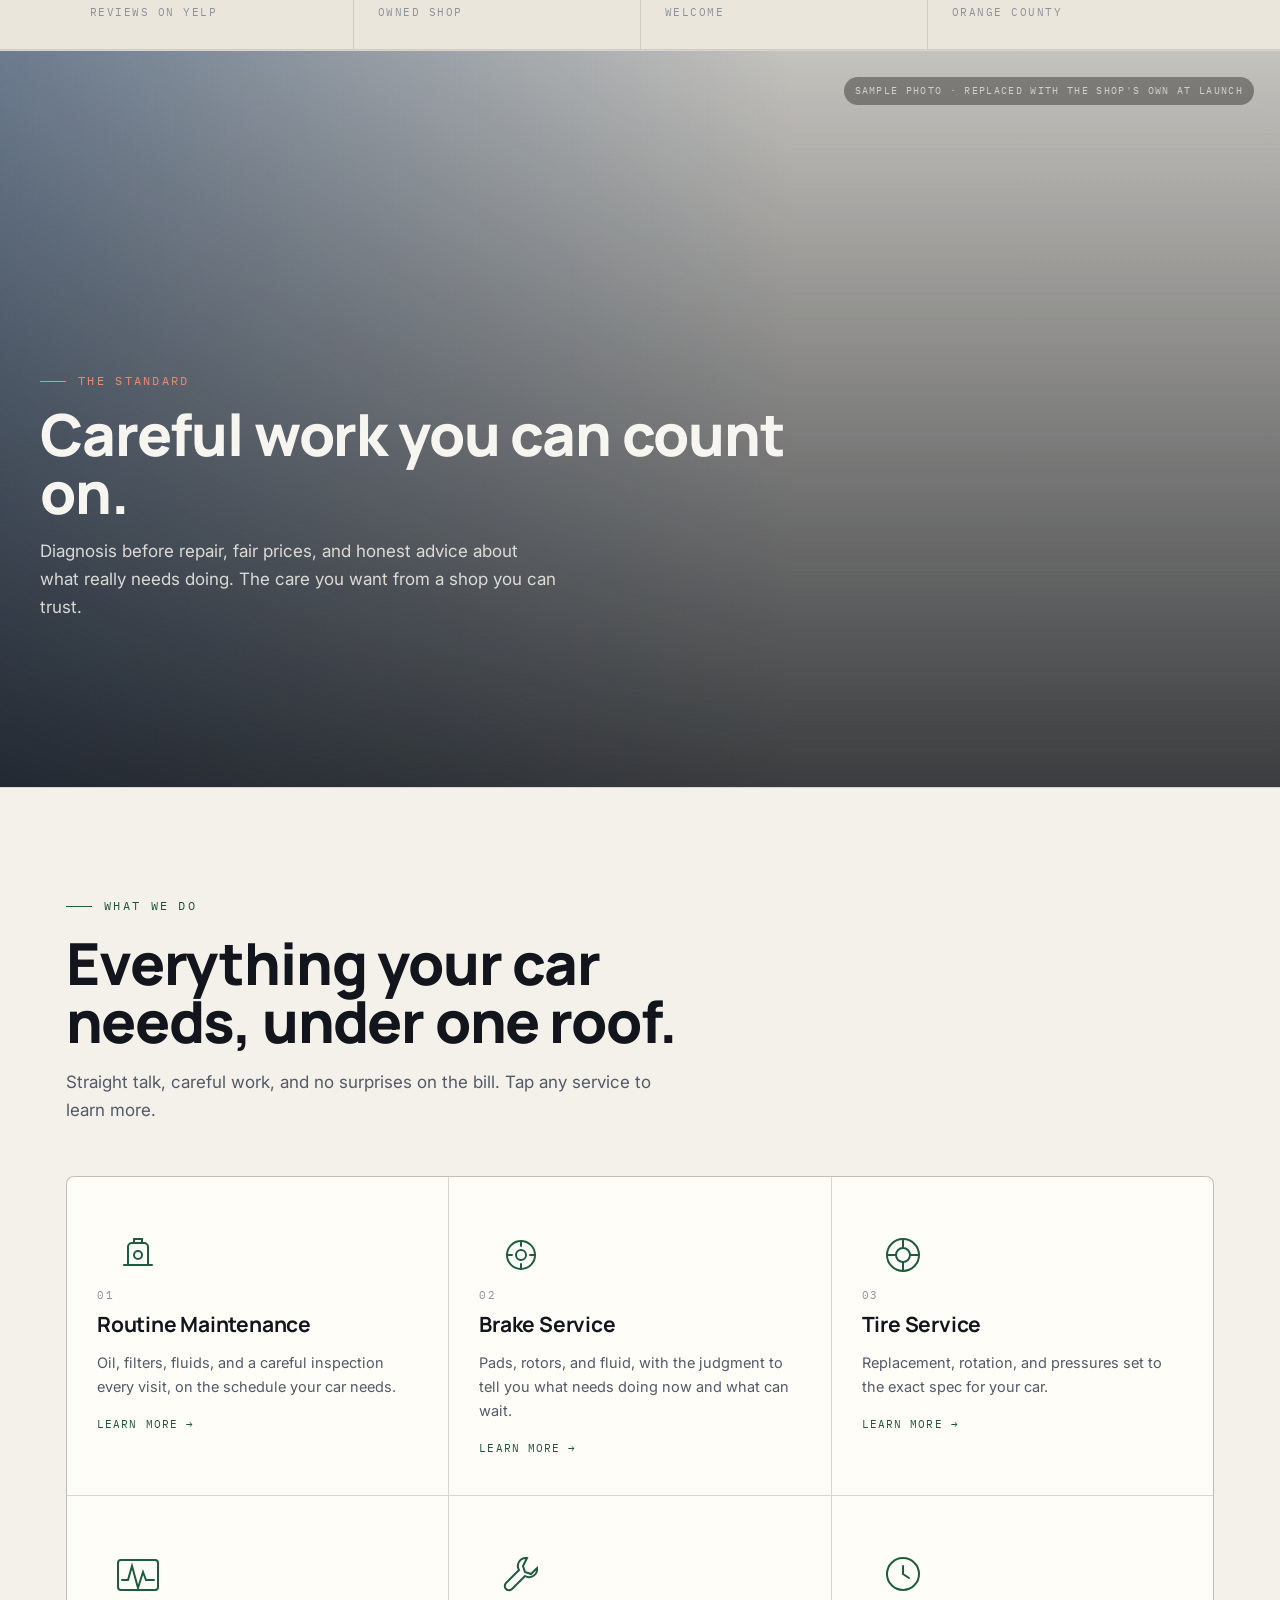
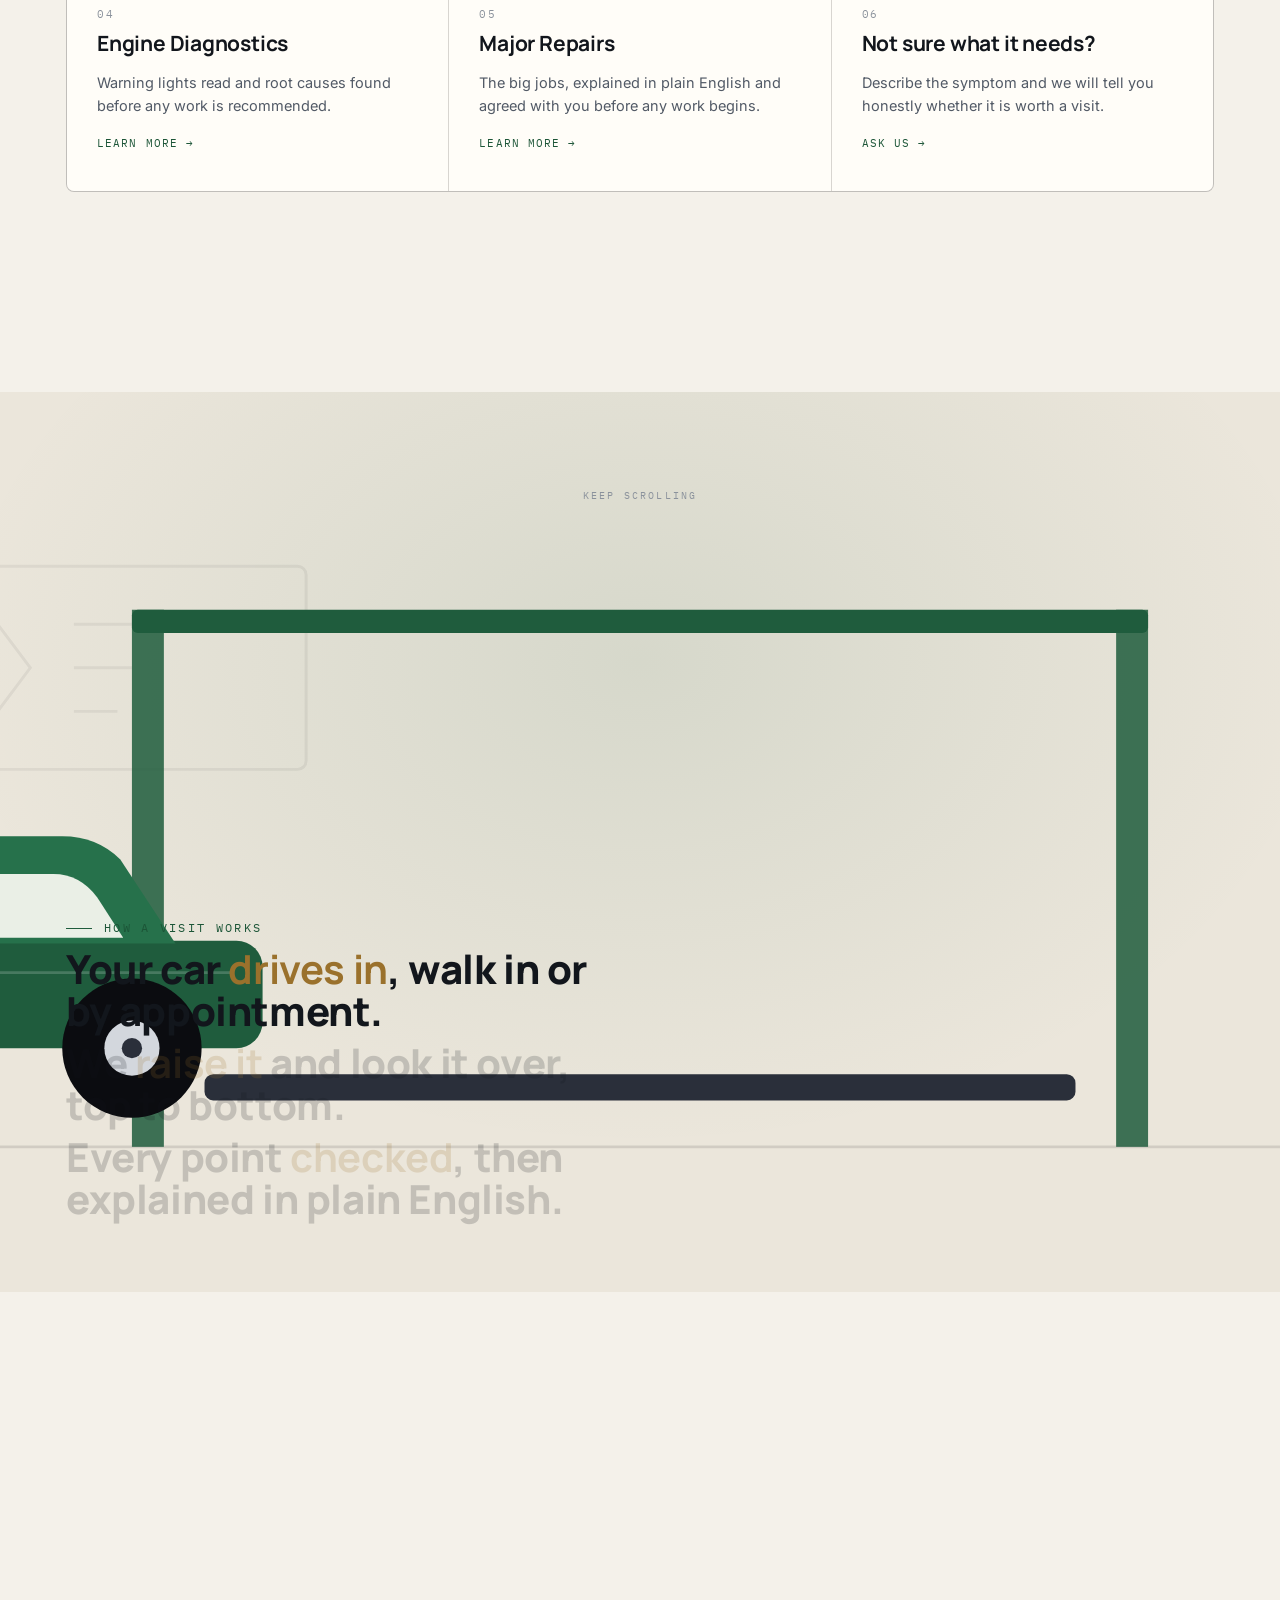
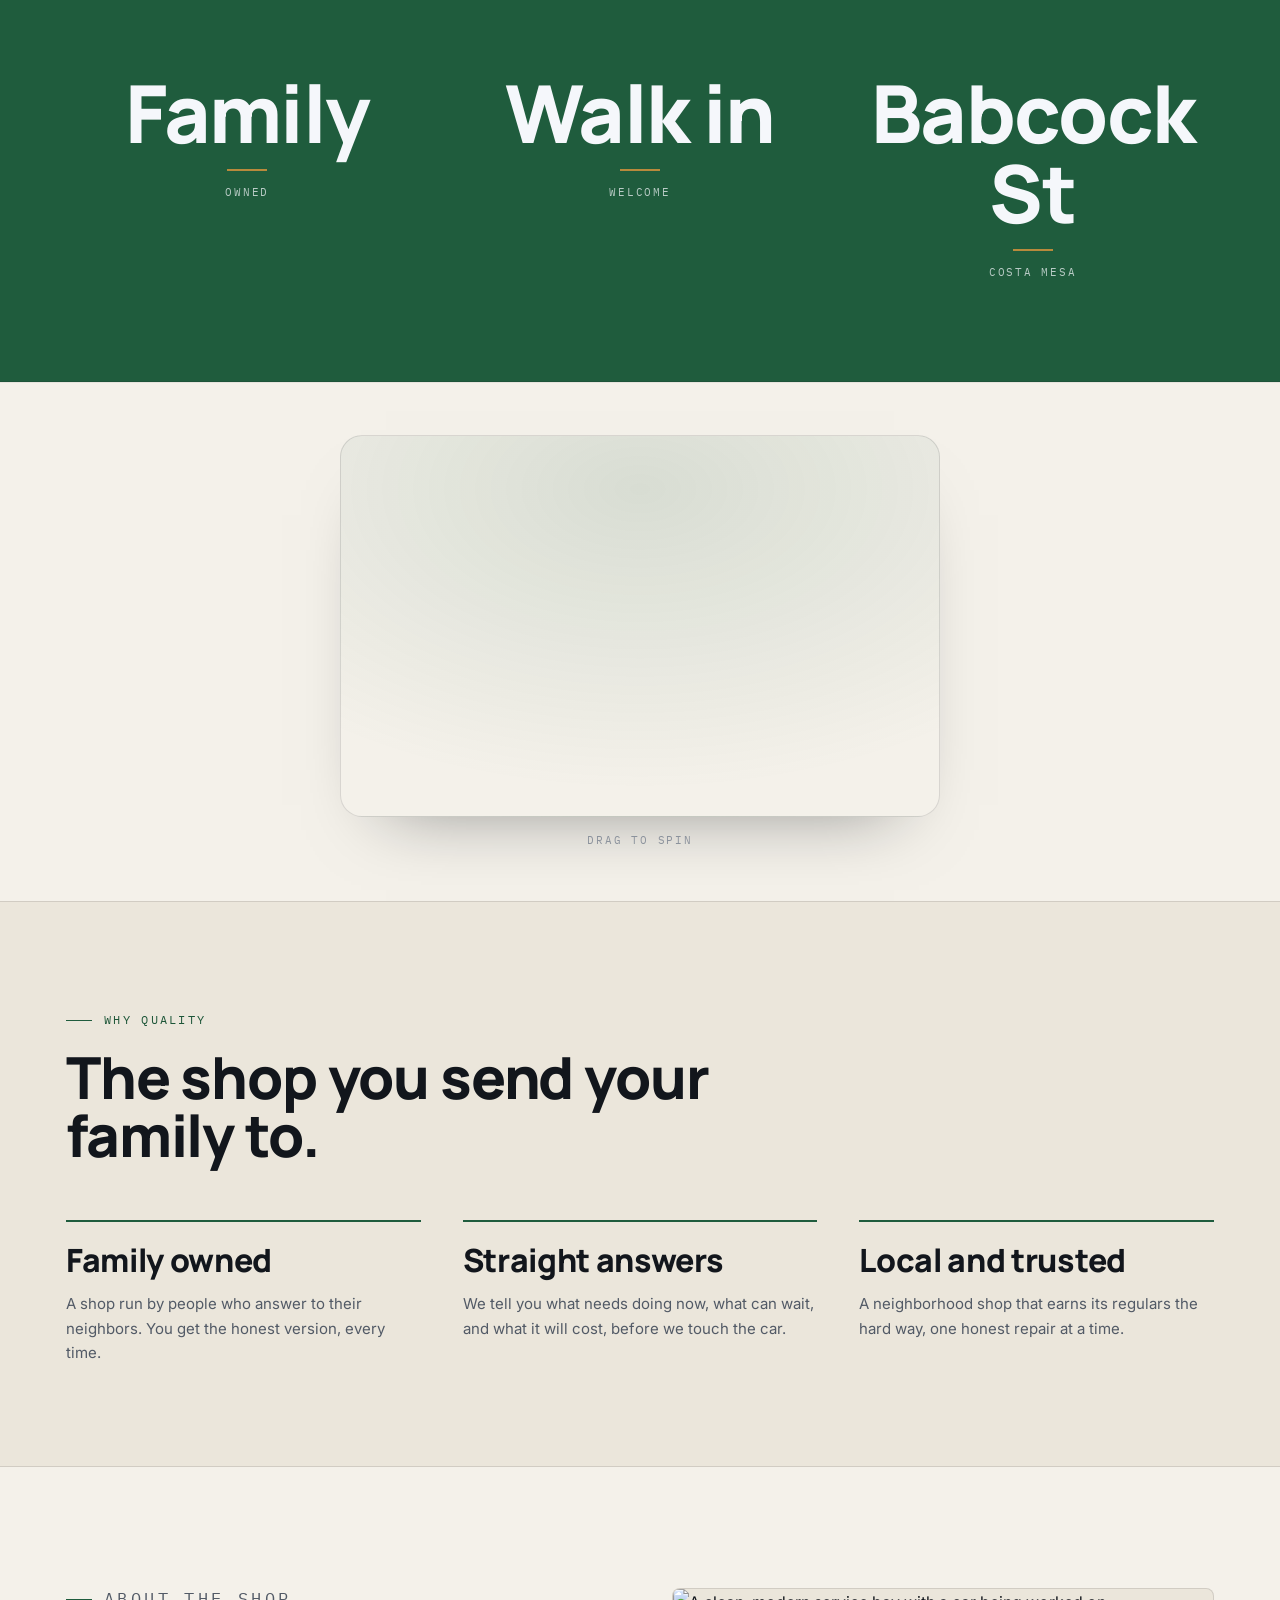
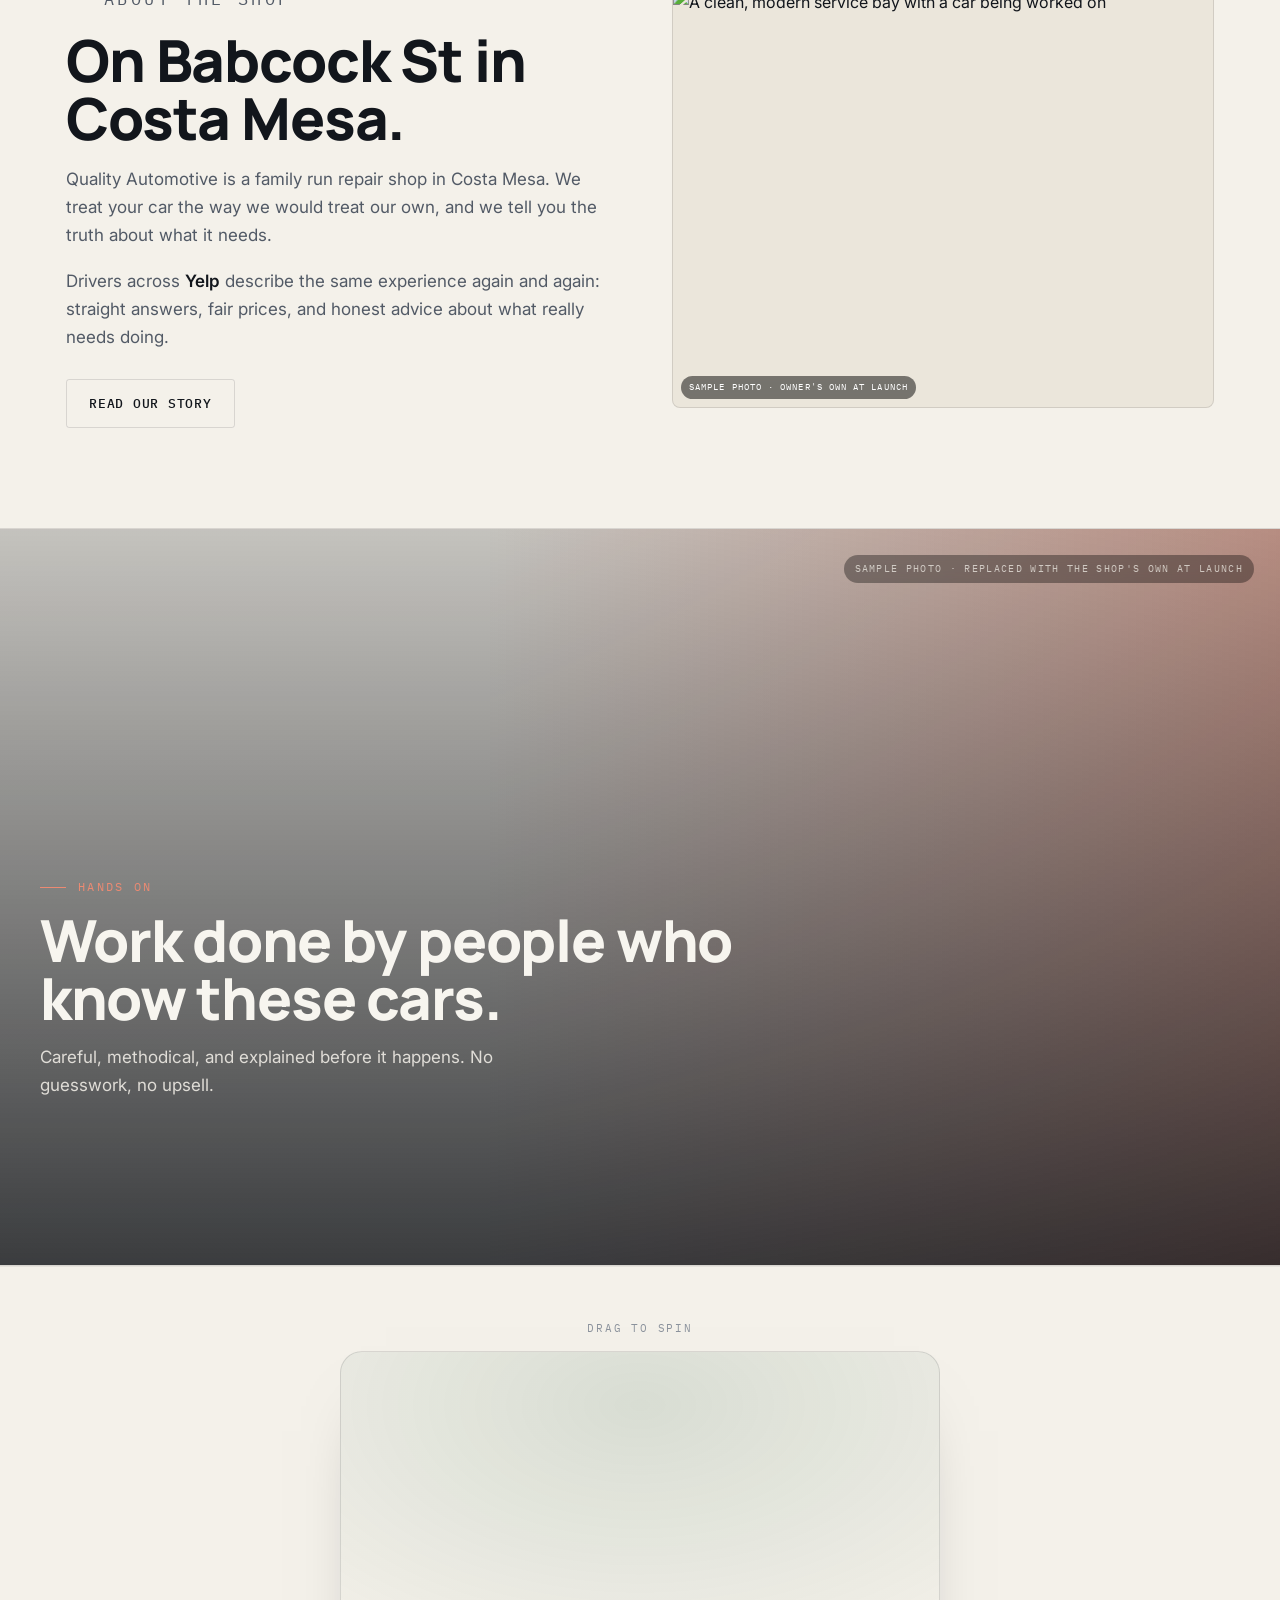
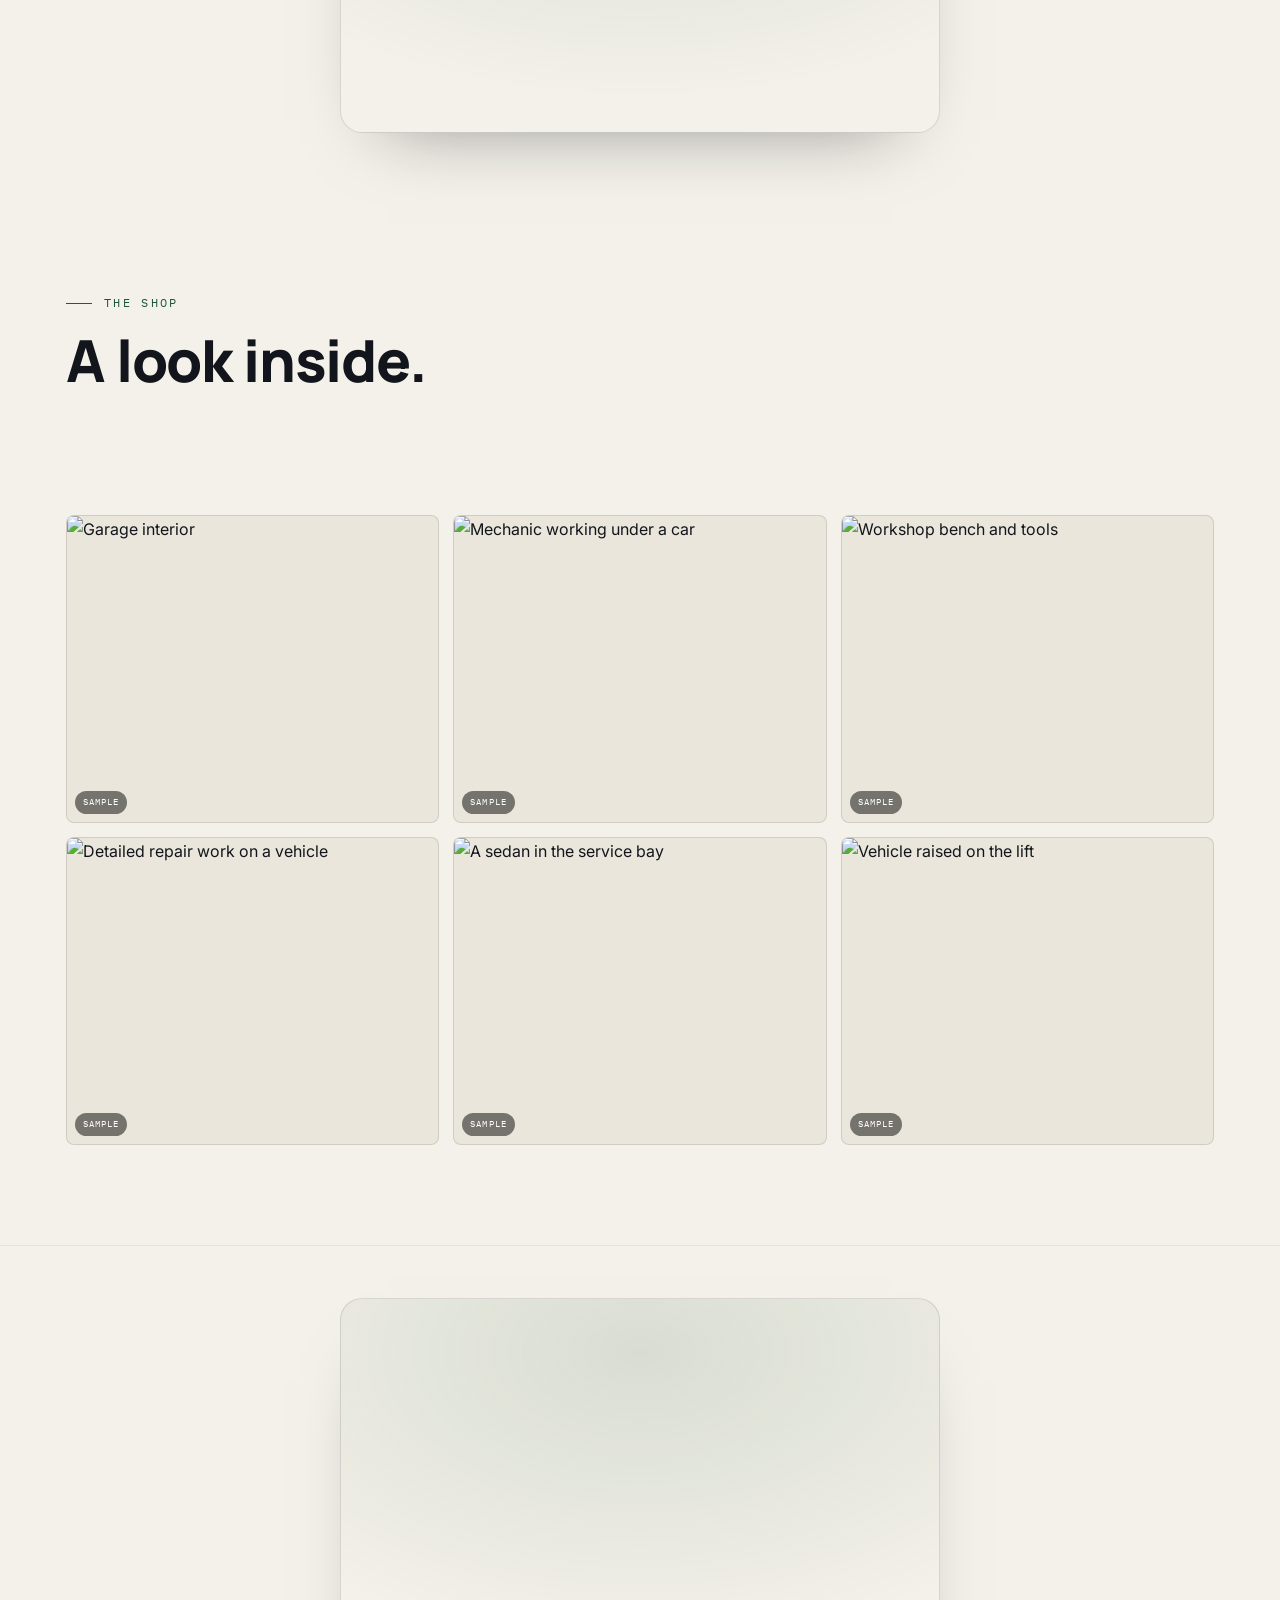
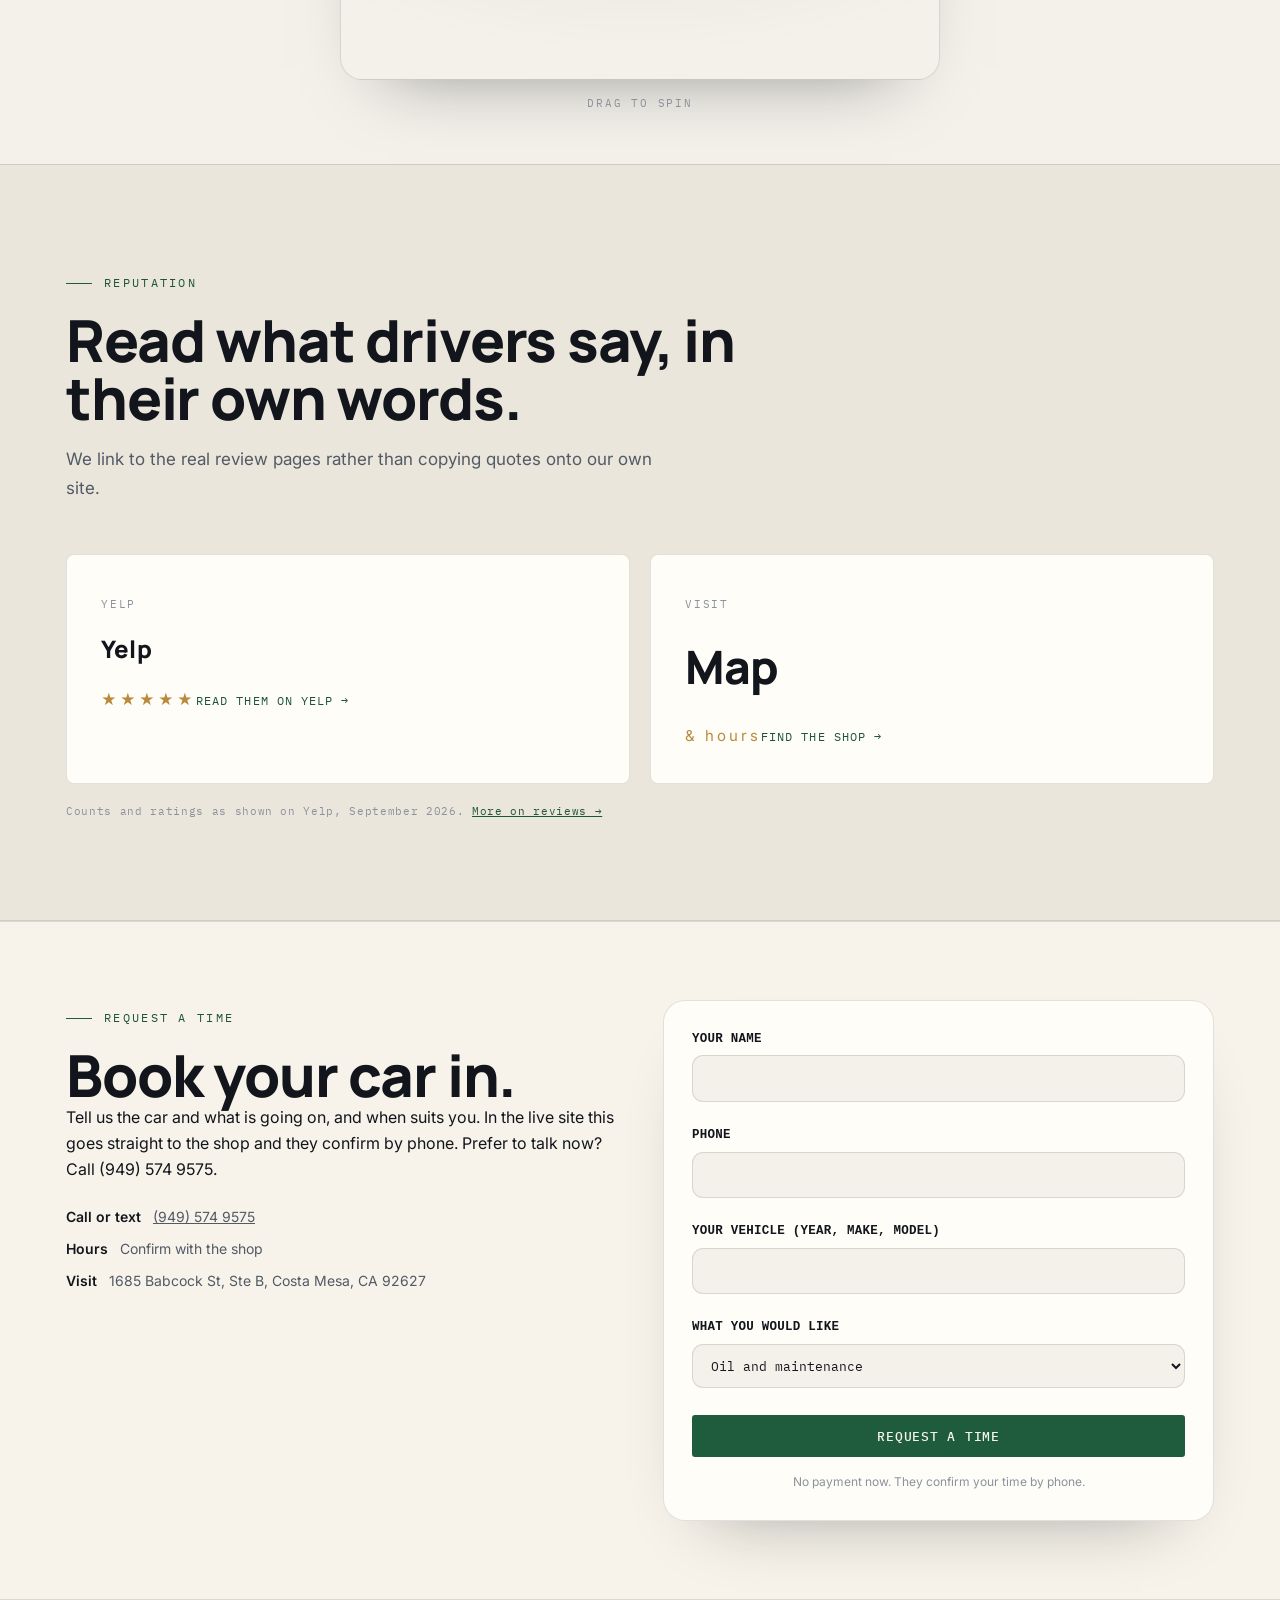
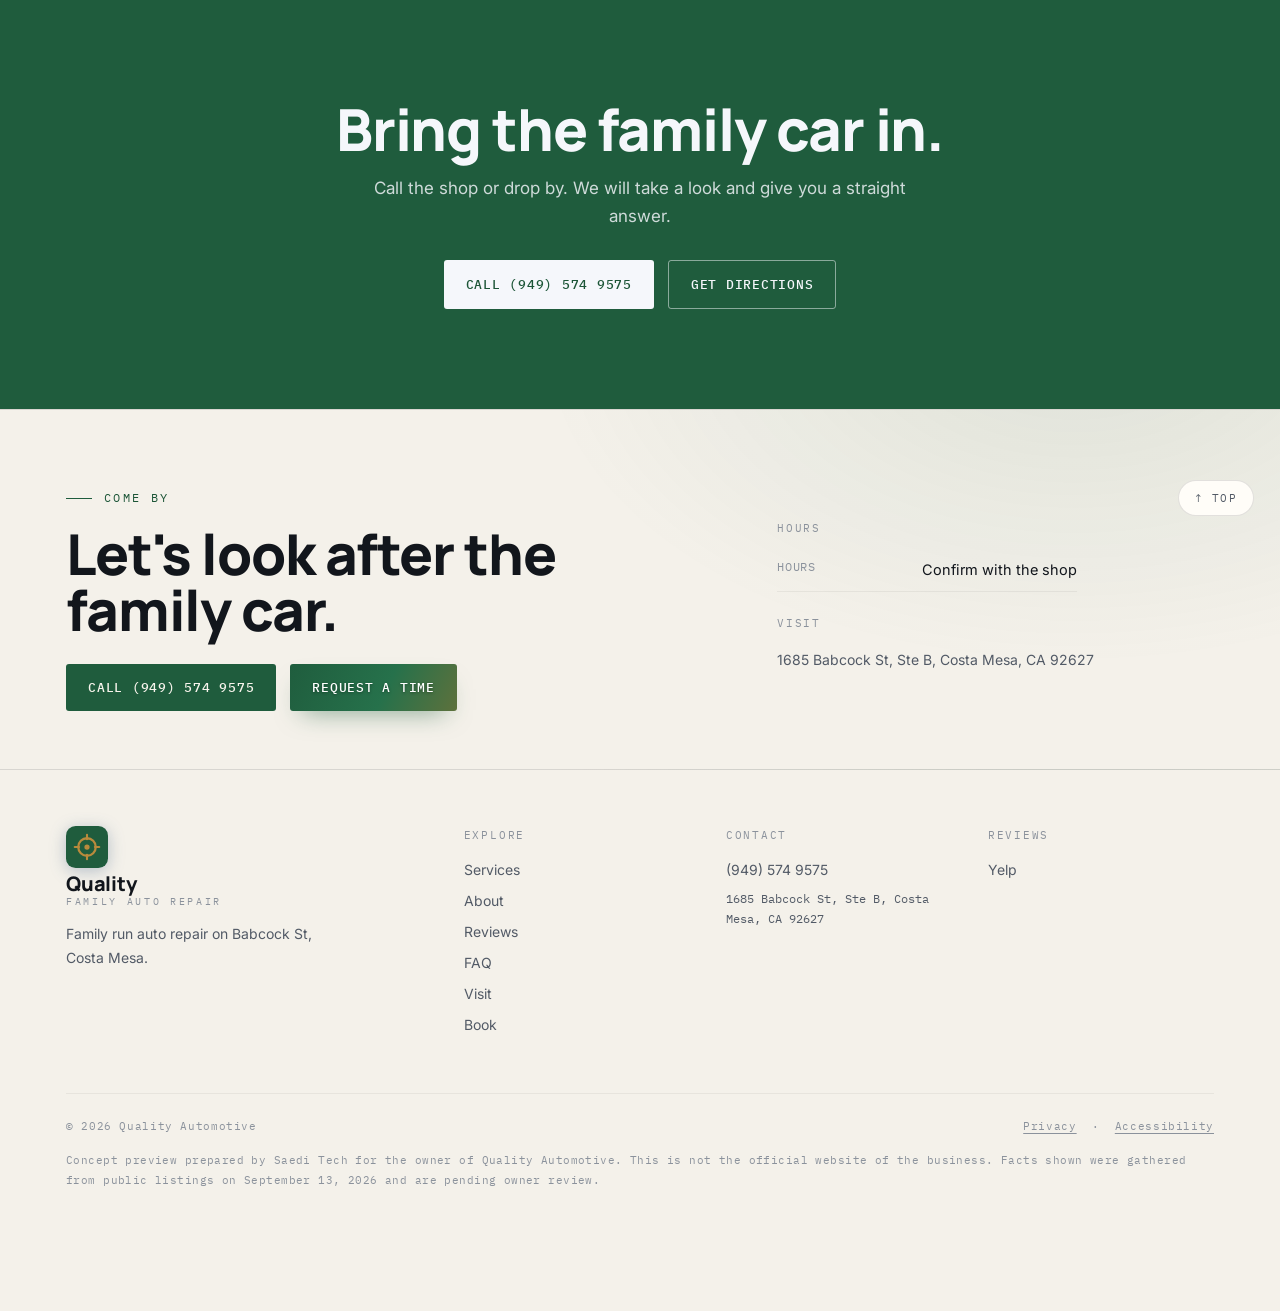
==== commit 31df6718: "Fix 3D hero loading, page reveal, spread 3D across page, unique heroes, correct photos Co-Authored-B" ====
--- a/index.html
+++ b/index.html
@@ -162,9 +162,9 @@
 </section>
 
 <section class="obj3dband" aria-label="Interactive 3D Brake rotor">
-  <div class="wrap o3b">
+  <div class="wrap o3b o3b-solo">
     <div class="o3b-art up"><canvas class="obj3d" data-obj="rotor" data-accent="b98a3c" aria-label="Interactive 3D Brake rotor"></canvas></div>
-    <div class="o3b-copy up"><p class="kick">Interactive · Brake rotor</p><h2>Built in the browser, not a photo.</h2><p>Every one of these is a real interactive 3D model, drawn live. Drag it to spin it. The same craft goes into the whole site.</p><span class="drag">Drag to spin</span></div>
+    <span class="o3b-hint up">Drag to spin</span>
   </div>
 </section>
 <section id="why">
@@ -206,9 +206,9 @@
 </section>
 
 <section class="obj3dband alt" aria-label="Interactive 3D Engine block">
-  <div class="wrap o3b">
+  <div class="wrap o3b o3b-solo">
     <div class="o3b-art up"><canvas class="obj3d" data-obj="sparkplug" data-accent="1f5c3d" aria-label="Interactive 3D Spark plug"></canvas></div>
-    <div class="o3b-copy up"><p class="kick">Interactive · Spark plug</p><h2>Real 3D, right on the page.</h2><p>No video, no image. A true model you can grab and turn, the kind of detail that makes a site feel built, not bought.</p><span class="drag">Drag to spin</span></div>
+    <span class="o3b-hint up">Drag to spin</span>
   </div>
 </section>
 <section id="gallery">
@@ -229,9 +229,9 @@
 
 
 <section class="obj3dband" aria-label="Interactive 3D Muffler">
-  <div class="wrap o3b">
+  <div class="wrap o3b o3b-solo">
     <div class="o3b-art up"><canvas class="obj3d" data-obj="wheel" aria-label="Interactive 3D Alloy wheel"></canvas></div>
-    <div class="o3b-copy up"><p class="kick">Interactive · Alloy wheel</p><h2>A little motion, on purpose.</h2><p>Small interactive touches like this are what make a page memorable. Drag it around and see.</p><span class="drag">Drag to spin</span></div>
+    <span class="o3b-hint up">Drag to spin</span>
   </div>
 </section>
 <section id="reviews" class="band">
--- a/assets/site.css
+++ b/assets/site.css
@@ -432,3 +432,9 @@
 .navlinks a[href$="#book"]::after{display:none !important}
 /* ---- footer reveal + CTA polish ---- */
 .foot-hero .foot-cta h2{transition:transform .7s var(--ease),opacity .7s var(--ease)}
+
+/* ---- 3D moments: object only, no marketing copy (beauty) ---- */
+.obj3dband{padding:52px 0}
+.obj3dband .o3b.o3b-solo{flex-direction:column;align-items:center;gap:14px}
+.obj3dband .o3b-solo .o3b-art{flex:0 1 auto;width:100%;max-width:600px}
+.obj3dband .o3b-solo .o3b-hint{font-family:'IBM Plex Mono',monospace;font-size:11px;letter-spacing:.16em;text-transform:uppercase;color:var(--faint)}
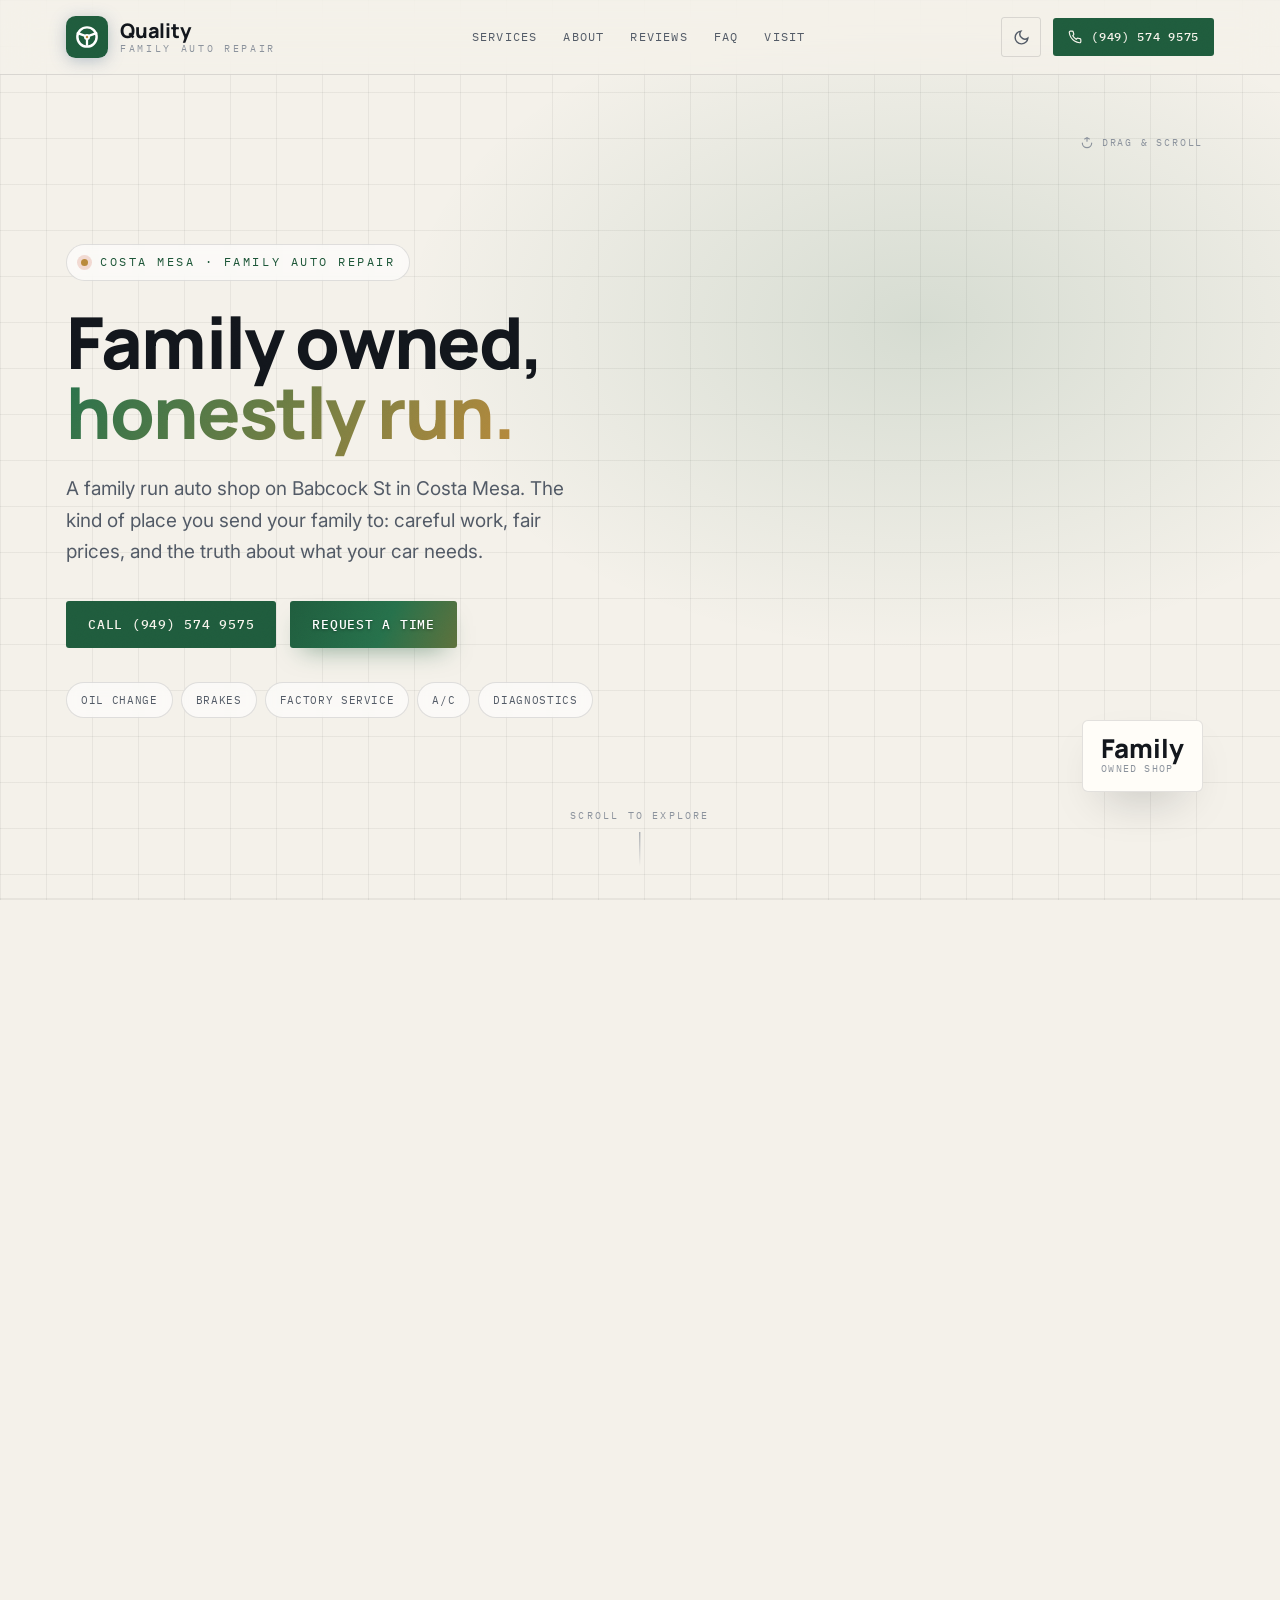
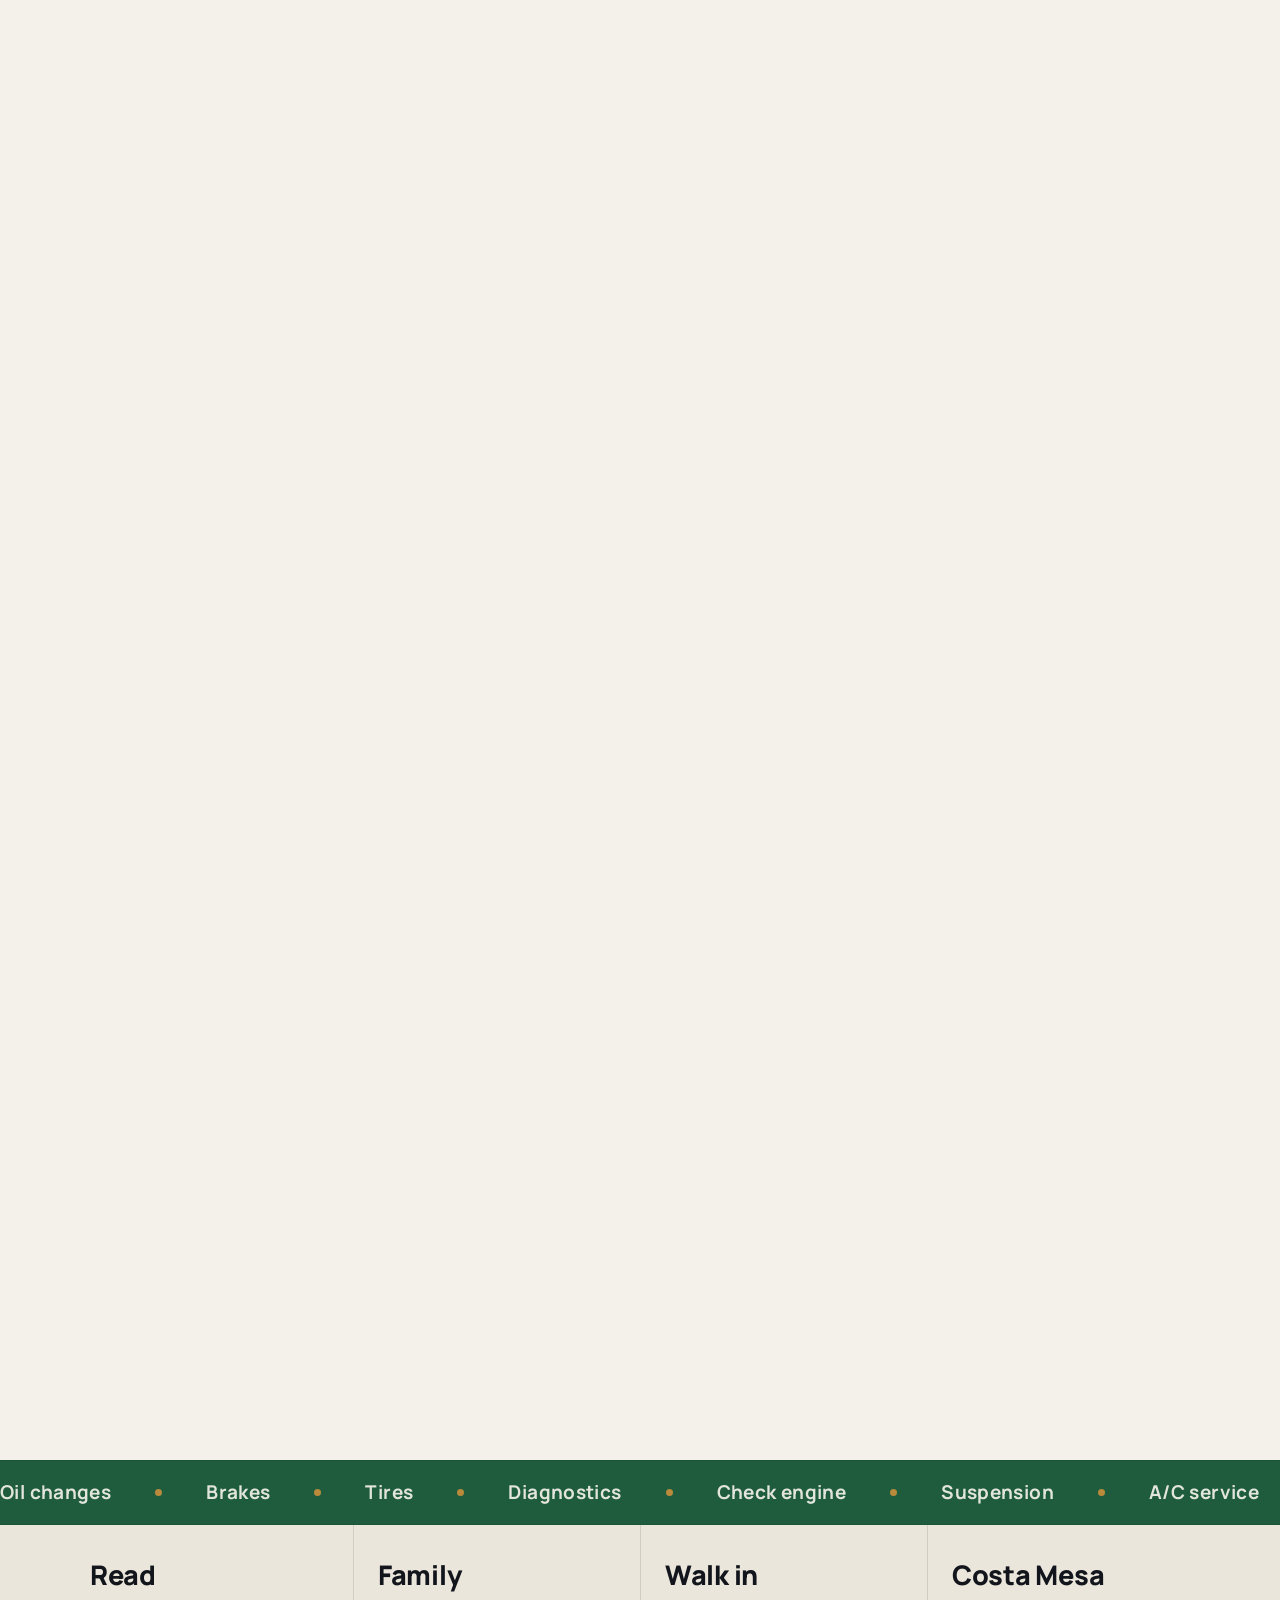
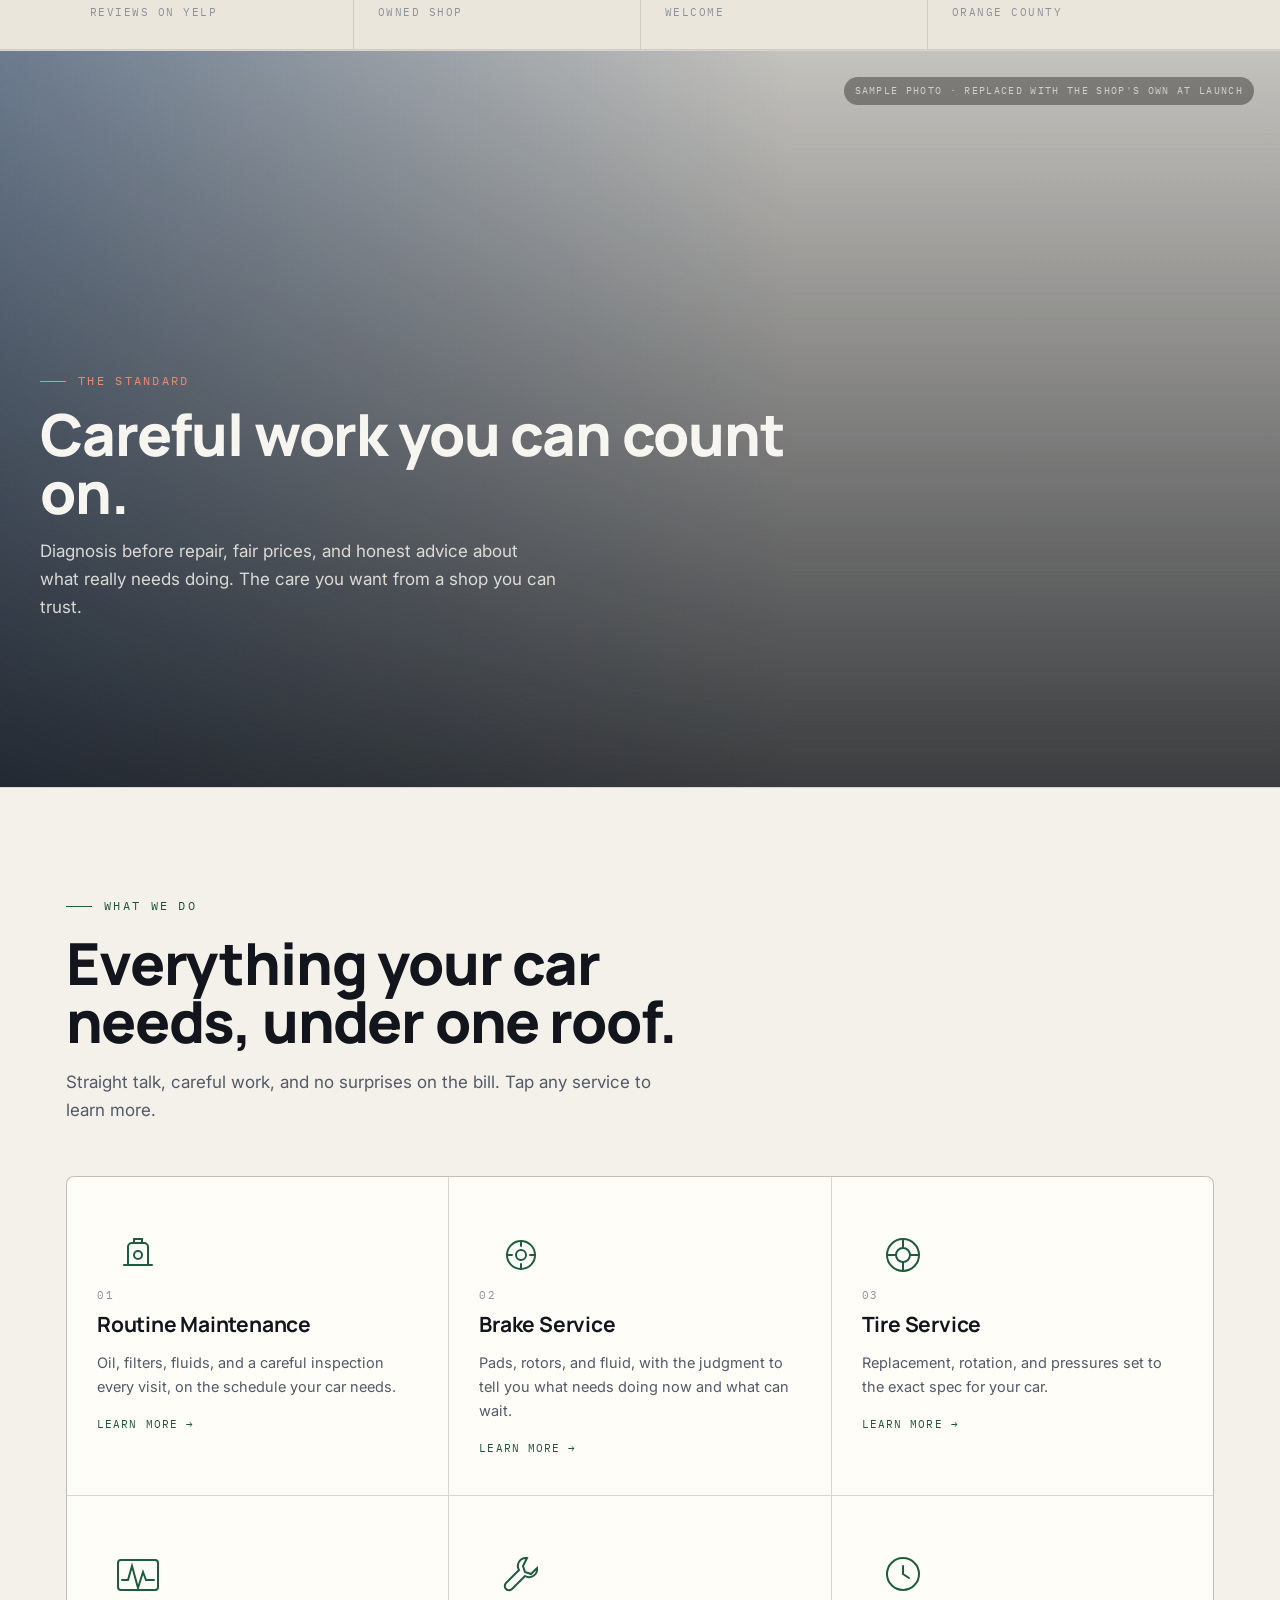
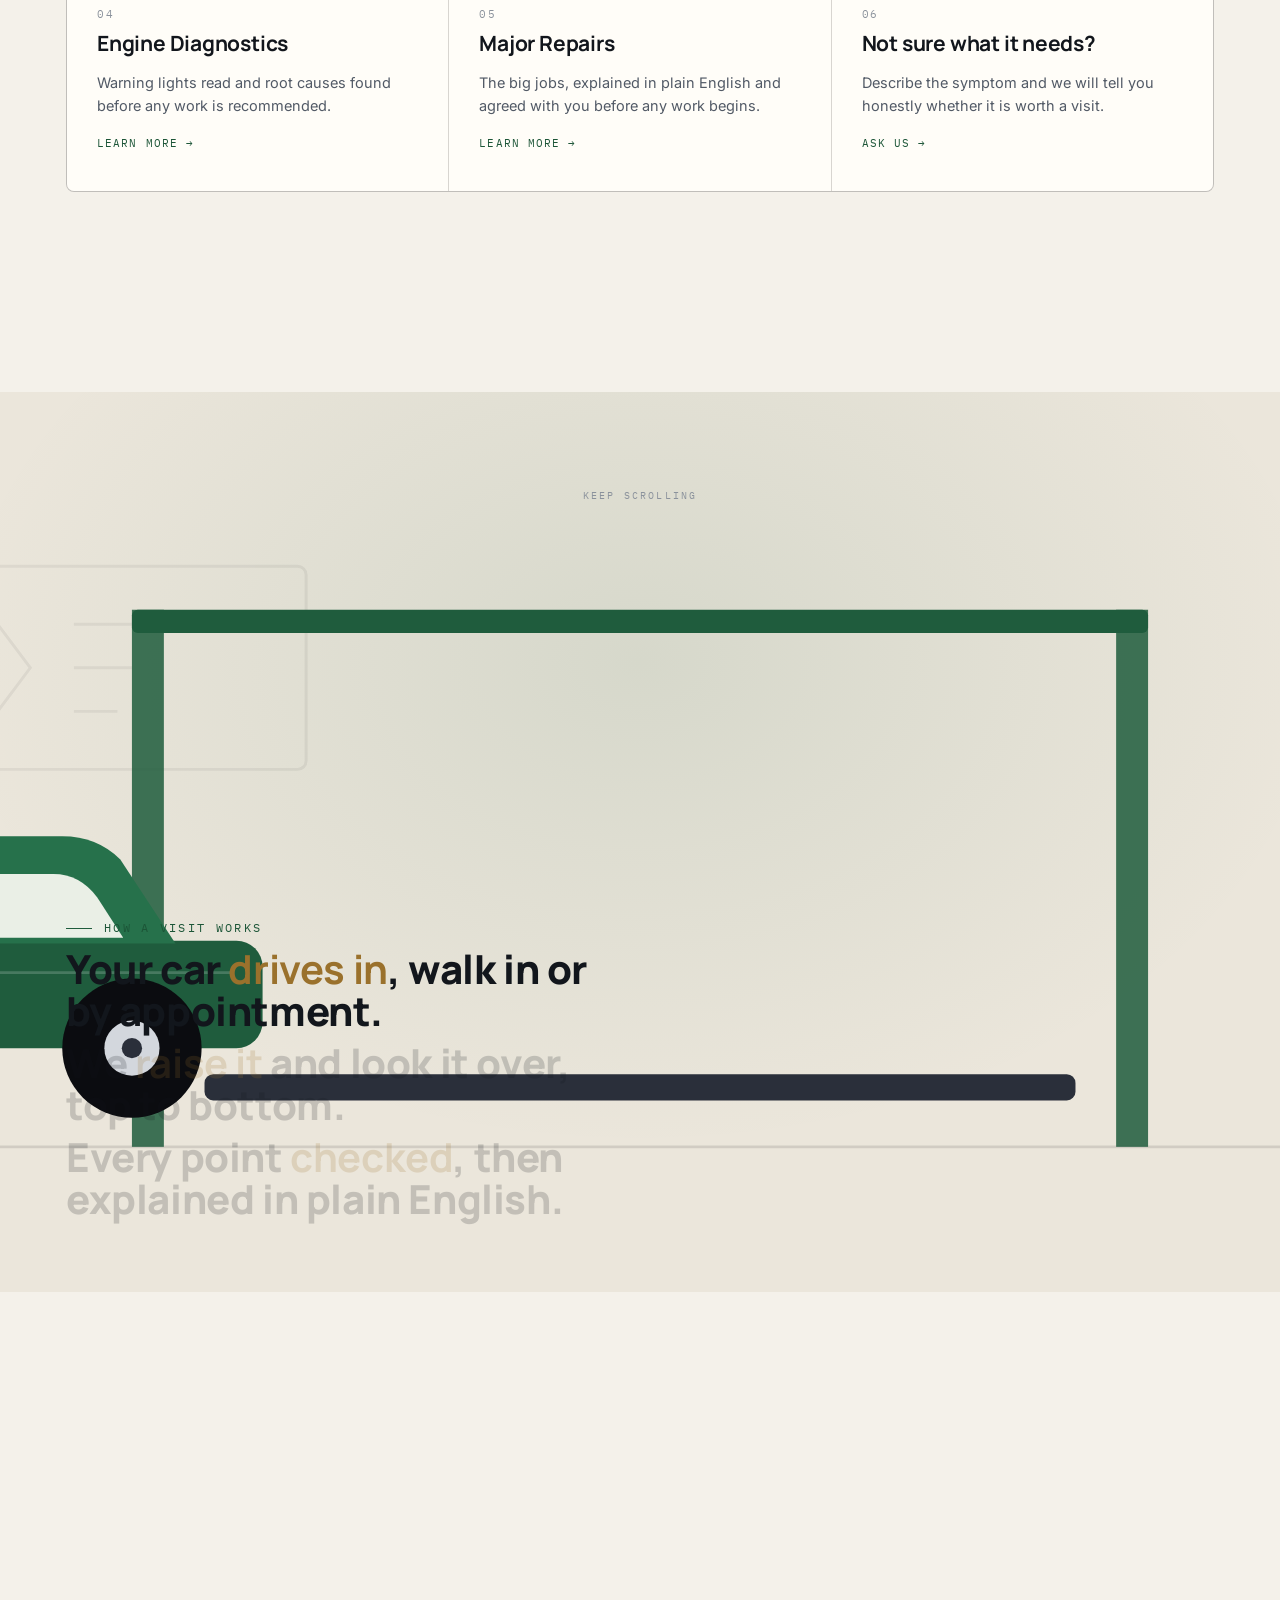
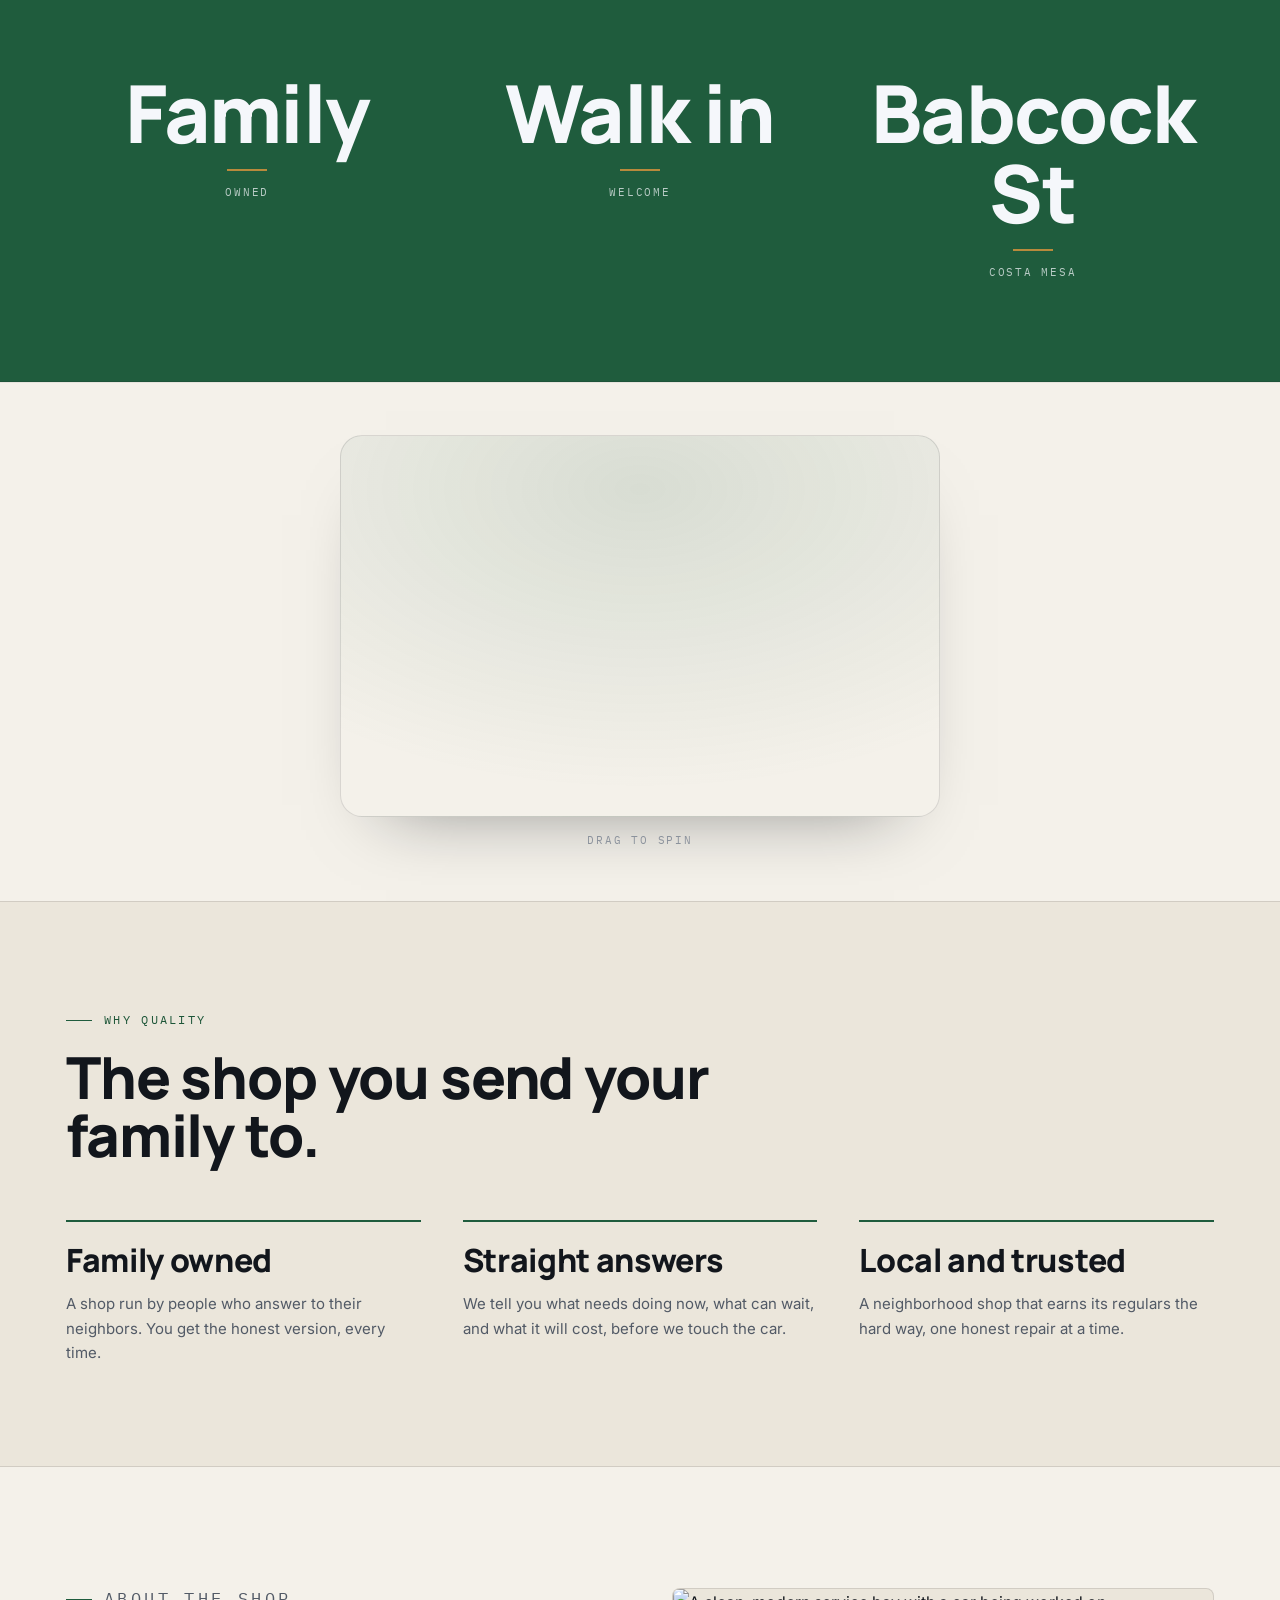
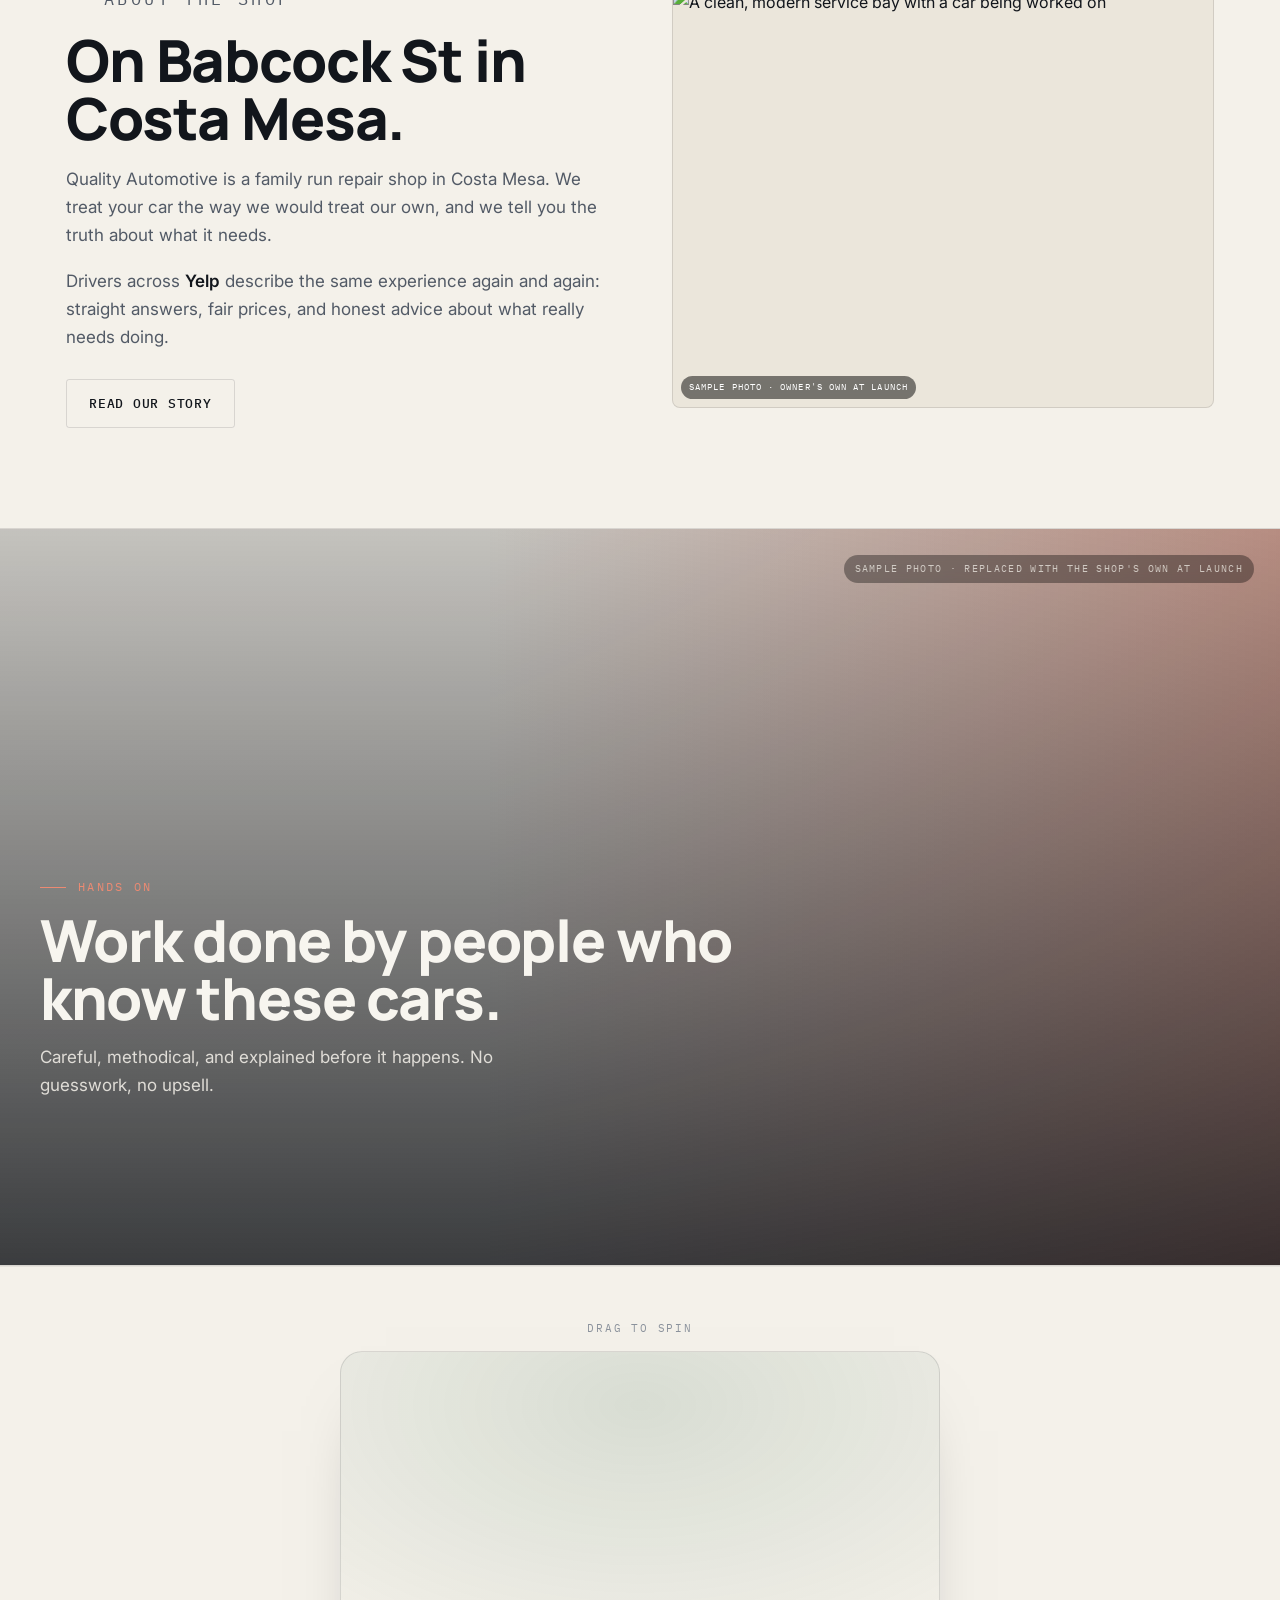
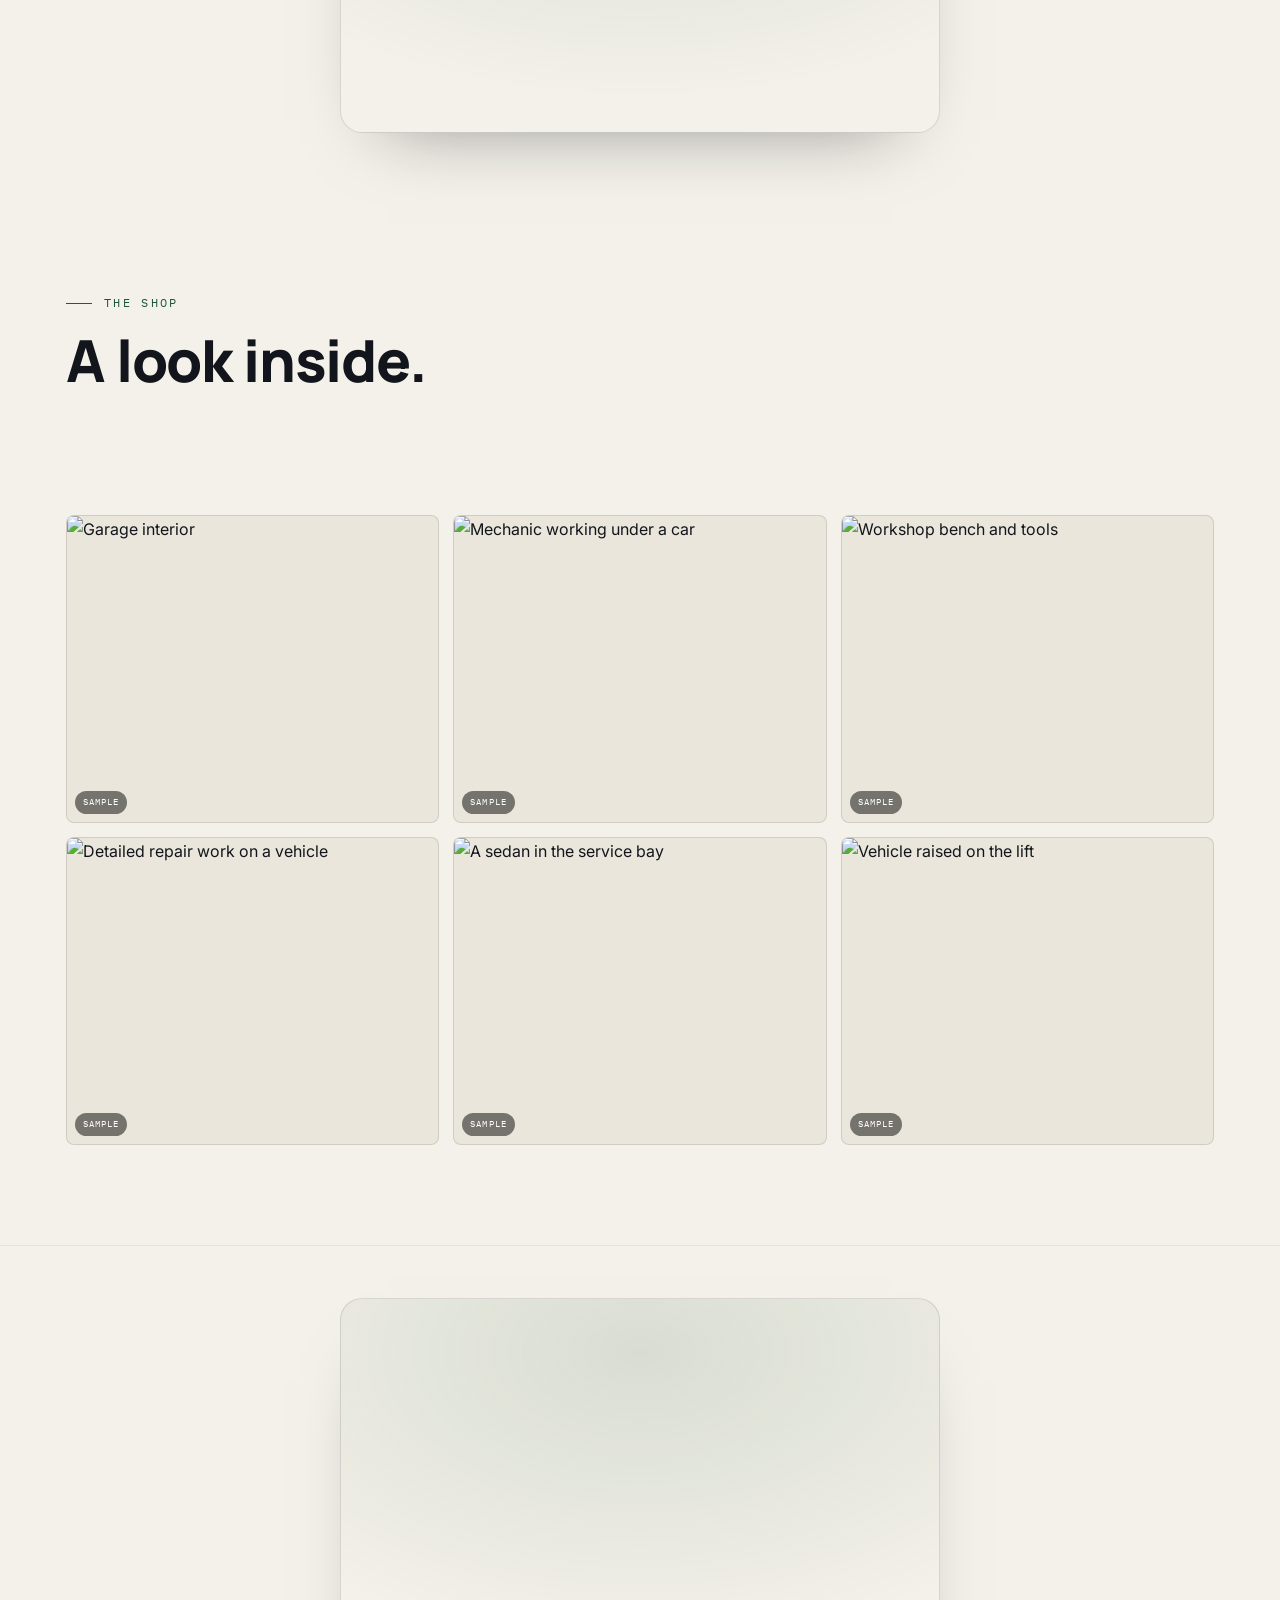
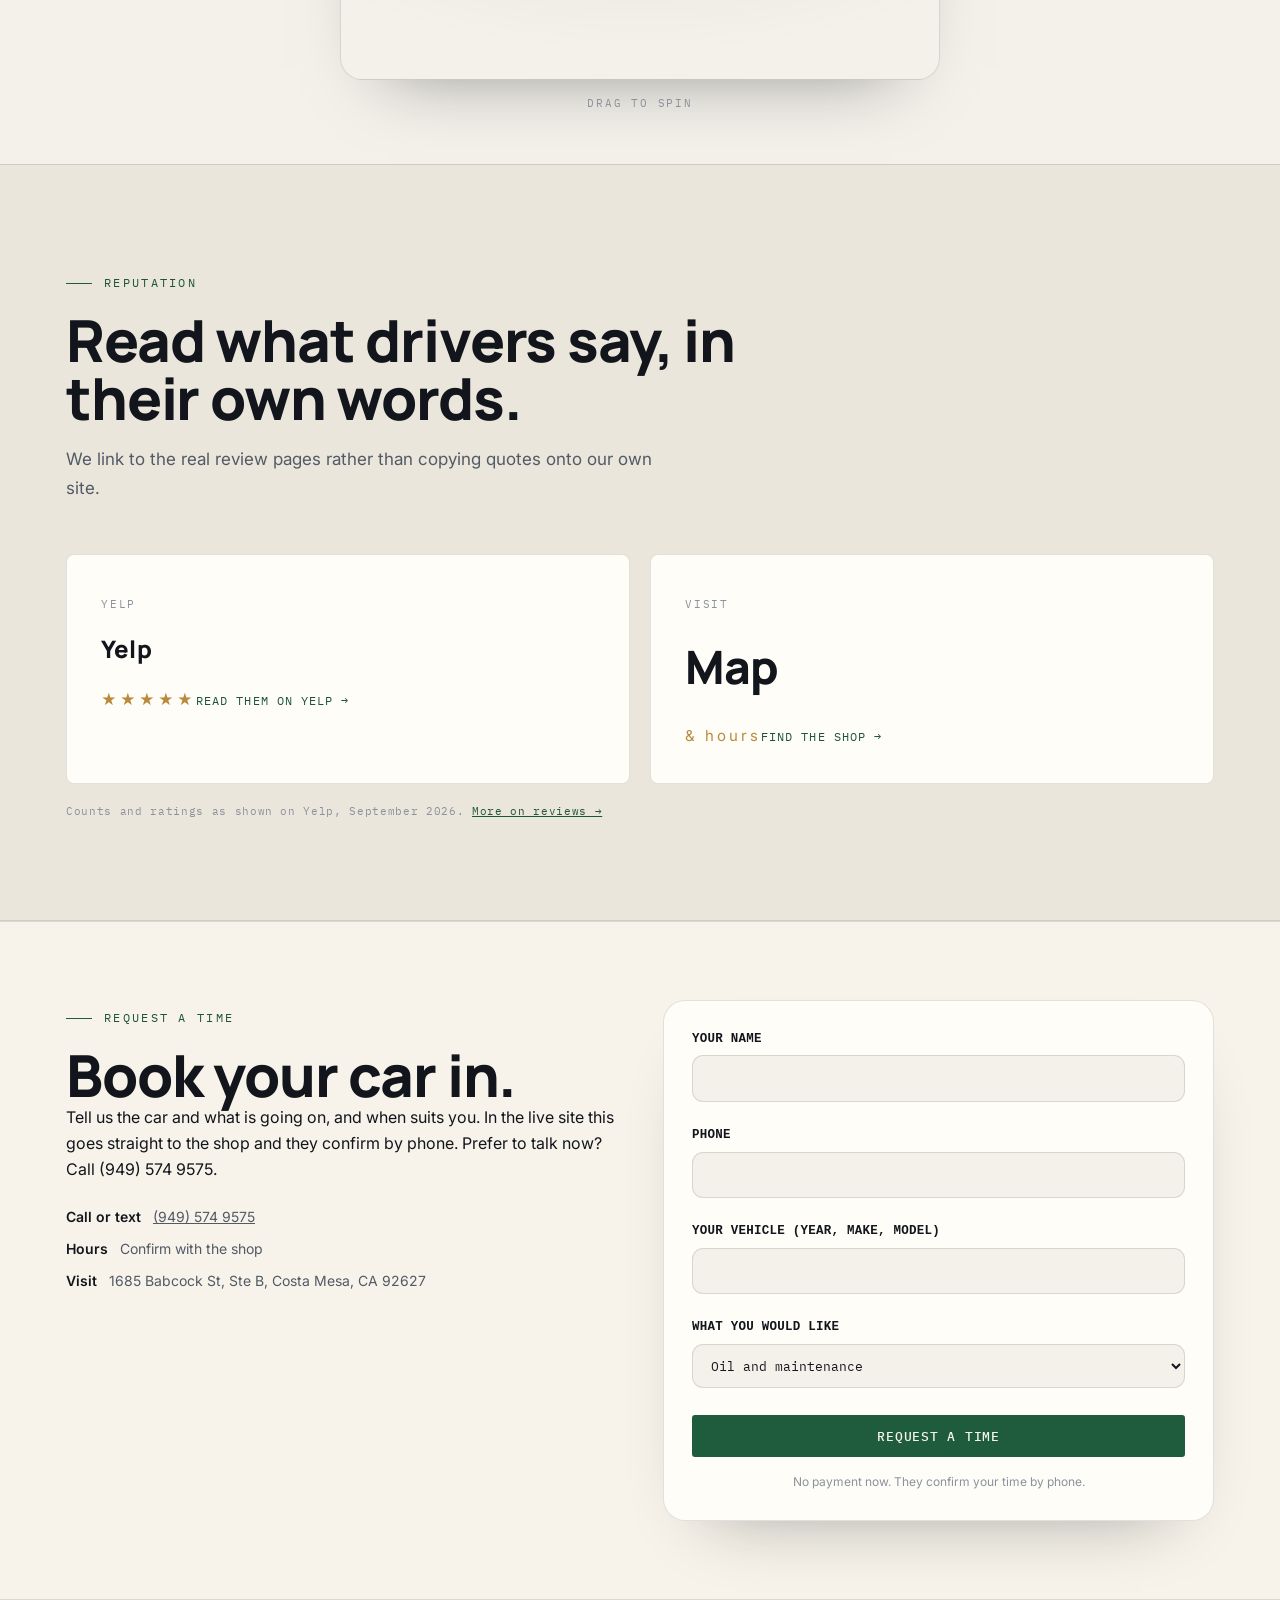
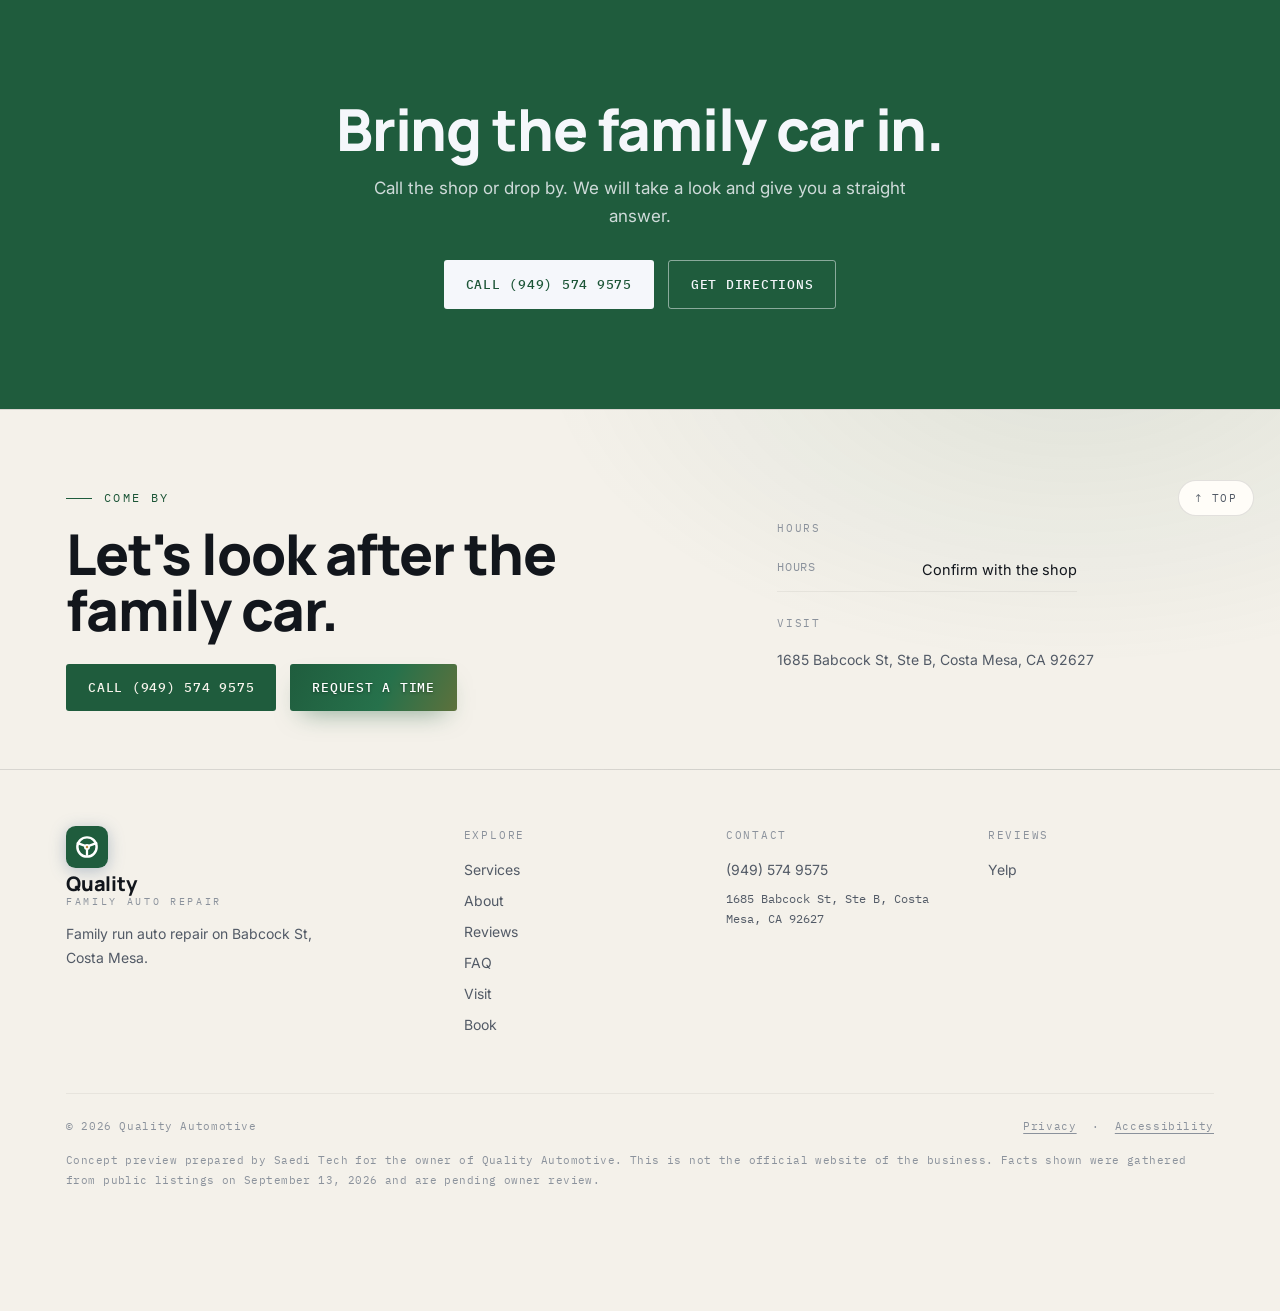
==== commit ba099b0f: "Add bespoke business logo (header, footer, favicon)" ====
--- a/index.html
+++ b/index.html
@@ -9,7 +9,7 @@
 <meta property="og:title" content="Quality Automotive · Family auto repair · Costa Mesa" />
 <meta property="og:description" content="Oil, brakes, tires, diagnostics and full auto repair. Call (949) 574 9575." />
 <meta property="og:type" content="website" />
-<link rel="icon" href="data:image/svg+xml,%3Csvg xmlns='http://www.w3.org/2000/svg' viewBox='0 0 32 32'%3E%3Ccircle cx='16' cy='16' r='15' fill='%231f5c3d'/%3E%3Ccircle cx='16' cy='16' r='8' fill='none' stroke='%23f4f1ea' stroke-width='2.2'/%3E%3Ccircle cx='16' cy='16' r='2.4' fill='%23f4f1ea'/%3E%3Cg stroke='%23f4f1ea' stroke-width='2' stroke-linecap='round'%3E%3Cpath d='M16 4v4M16 24v4M4 16h4M24 16h4'/%3E%3C/g%3E%3C/svg%3E">
+<link rel="icon" href="data:image/svg+xml,%3Csvg xmlns='http://www.w3.org/2000/svg' viewBox='0 0 48 48'%3E%3Crect width='48' height='48' rx='11' fill='%231f5c3d'/%3E%3Ccircle cx='24' cy='24' r='11' fill='none' stroke='%23fff' stroke-width='2.8'/%3E%3Ccircle cx='24' cy='24' r='3.4' fill='%23fff'/%3E%3Cg stroke='%23fff' stroke-width='2.6' stroke-linecap='round'%3E%3Cpath d='M24 27.4 V33'/%3E%3Cpath d='M21.1 22.4 13.4 19.6'/%3E%3Cpath d='M26.9 22.4 34.6 19.6'/%3E%3C/g%3E%3Ccircle cx='24' cy='24' r='1.4' fill='%23b98a3c'/%3E%3C/svg%3E">
 <link rel="preconnect" href="https://fonts.googleapis.com"><link rel="preconnect" href="https://fonts.gstatic.com" crossorigin>
 <link href="https://fonts.googleapis.com/css2?family=Manrope:wght@600;700;800&family=Inter:wght@400;500;600&family=IBM+Plex+Mono:wght@400;500&display=swap" rel="stylesheet">
 <link rel="stylesheet" href="assets/site.css">
@@ -26,7 +26,7 @@
 <nav class="top" aria-label="Main">
   <div class="wrap navin">
     <a class="logo" href="index.html" aria-label="Quality Automotive, home">
-      <svg class="emblem" viewBox="0 0 48 48" aria-hidden="true"><rect width="48" height="48" rx="11" fill="var(--indigo)"/><circle cx="24" cy="24" r="10" fill="none" stroke="var(--shu)" stroke-width="2.6"/><circle cx="24" cy="24" r="3" fill="var(--shu)"/><g stroke="var(--shu)" stroke-width="2.4" stroke-linecap="round"><path d="M24 10v5M24 33v5M10 24h5M33 24h5"/></g></svg>
+      <svg class="emblem" viewBox="0 0 48 48" aria-hidden="true"><rect width="48" height="48" rx="11" fill="var(--indigo)"/><circle cx='24' cy='24' r='11' fill='none' stroke='#fff' stroke-width='2.8'/><circle cx='24' cy='24' r='3.4' fill='#fff'/><g stroke='#fff' stroke-width='2.6' stroke-linecap='round'><path d='M24 27.4 V33'/><path d='M21.1 22.4 13.4 19.6'/><path d='M26.9 22.4 34.6 19.6'/></g><circle cx='24' cy='24' r='1.4' fill='var(--shu)'/></svg>
       <span class="wm"><span class="n">Quality</span><span class="s">Family Auto Repair</span></span>
     </a>
     <div class="navlinks">
@@ -284,7 +284,7 @@
   <div class="wrap foot-main">
     <div class="fgrid">
       <div class="fbrand">
-        <a class="logo" href="index.html" aria-label="Quality Automotive, home"><svg class="emblem" viewBox="0 0 48 48" aria-hidden="true"><rect width="48" height="48" rx="11" fill="var(--indigo)"/><circle cx="24" cy="24" r="10" fill="none" stroke="var(--shu)" stroke-width="2.6"/><circle cx="24" cy="24" r="3" fill="var(--shu)"/><g stroke="var(--shu)" stroke-width="2.4" stroke-linecap="round"><path d="M24 10v5M24 33v5M10 24h5M33 24h5"/></g></svg><span class="wm"><span class="n">Quality</span><span class="s">Family Auto Repair</span></span></a>
+        <a class="logo" href="index.html" aria-label="Quality Automotive, home"><svg class="emblem" viewBox="0 0 48 48" aria-hidden="true"><rect width="48" height="48" rx="11" fill="var(--indigo)"/><circle cx='24' cy='24' r='11' fill='none' stroke='#fff' stroke-width='2.8'/><circle cx='24' cy='24' r='3.4' fill='#fff'/><g stroke='#fff' stroke-width='2.6' stroke-linecap='round'><path d='M24 27.4 V33'/><path d='M21.1 22.4 13.4 19.6'/><path d='M26.9 22.4 34.6 19.6'/></g><circle cx='24' cy='24' r='1.4' fill='var(--shu)'/></svg><span class="wm"><span class="n">Quality</span><span class="s">Family Auto Repair</span></span></a>
         <p>Family run auto repair on Babcock St, Costa Mesa.</p>
       </div>
       <div class="fcol"><p class="ft">Explore</p><a href="services.html">Services</a><a href="about.html">About</a><a href="reviews.html">Reviews</a><a href="faq.html">FAQ</a><a href="visit.html">Visit</a><a href="index.html#book">Book</a></div>
